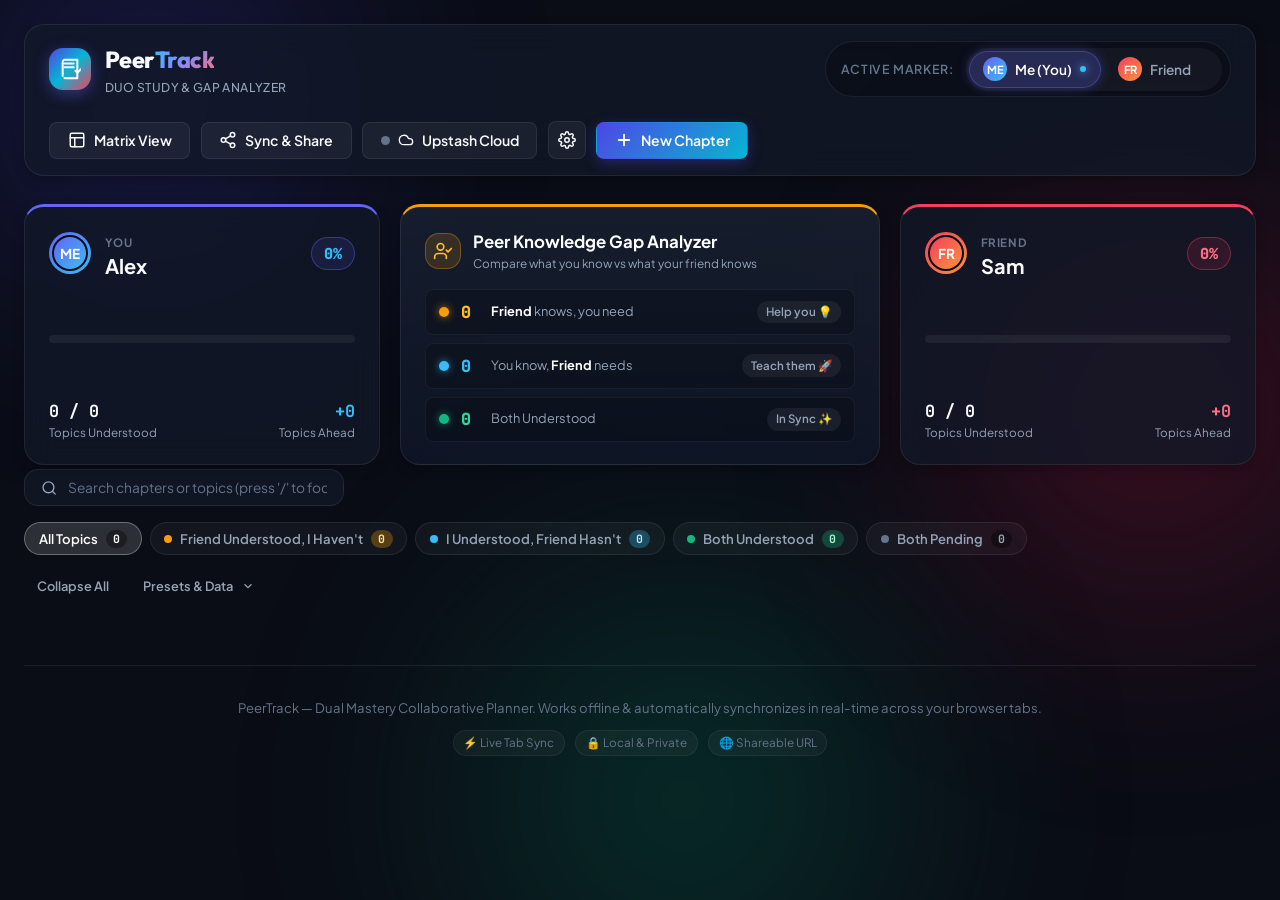
==== index.html @ fd25cb0e "initial commit" ====
<!DOCTYPE html>
<html lang="en">
<head>
  <meta charset="UTF-8">
  <meta name="viewport" content="width=device-width, initial-scale=1.0">
  <title>PeerTrack — Collaborative Study & Topic Master</title>
  <meta name="description" content="Collaborative study planner to track chapters and topics between you and your friend. See what your friend understood, what you mastered, and bridge learning gaps together.">
  <link rel="preconnect" href="https://fonts.googleapis.com">
  <link rel="preconnect" href="https://fonts.gstatic.com" crossorigin>
  <link href="https://fonts.googleapis.com/css2?family=Outfit:wght@400;500;600;700;800&family=Plus+Jakarta+Sans:wght@400;500;600;700&family=JetBrains+Mono:wght@400;500;600&display=swap" rel="stylesheet">
  <link rel="stylesheet" href="styles.css">
</head>
<body>
  <!-- Decorative Ambient Glows -->
  <div class="ambient-glow glow-1"></div>
  <div class="ambient-glow glow-2"></div>
  <div class="ambient-glow glow-3"></div>

  <!-- Main Container -->
  <div class="app-layout">
    
    <!-- Top Navigation Header -->
    <header class="app-header">
      <div class="header-left">
        <div class="brand-badge">
          <div class="brand-icon">
            <svg width="22" height="22" viewBox="0 0 24 24" fill="none" stroke="currentColor" stroke-width="2.2" stroke-linecap="round" stroke-linejoin="round">
              <path d="M4 19.5v-15A2.5 2.5 0 0 1 6.5 2H20v20H6.5a2.5 2.5 0 0 1-0.5-0.05"></path>
              <path d="M6 6h10"></path>
              <path d="M6 10h10"></path>
              <path d="M18 14l2 2 4-4"></path>
            </svg>
          </div>
          <div class="brand-text">
            <span class="brand-title">Peer<span class="gradient-text">Track</span></span>
            <span class="brand-subtitle">Duo Study & Gap Analyzer</span>
          </div>
        </div>
      </div>

      <!-- Center: Active Persona Switcher -->
      <div class="persona-switch-bar" id="personaSwitchBar" title="Switch who is currently marking topics">
        <span class="persona-label">Active Marker:</span>
        <div class="persona-pill-group">
          <button type="button" class="persona-btn active" id="btnPersonaUser" data-persona="user">
            <span class="persona-avatar user-avatar" id="avatarUser">ME</span>
            <span class="persona-name" id="labelUserName">Me (You)</span>
            <span class="active-dot"></span>
          </button>
          <button type="button" class="persona-btn" id="btnPersonaFriend" data-persona="friend">
            <span class="persona-avatar friend-avatar" id="avatarFriend">FR</span>
            <span class="persona-name" id="labelFriendName">Friend</span>
            <span class="active-dot"></span>
          </button>
        </div>
      </div>

      <!-- Header Action Controls -->
      <div class="header-right">
        <button type="button" class="btn btn-secondary btn-icon-text" id="btnComparisonMatrix">
          <svg width="18" height="18" viewBox="0 0 24 24" fill="none" stroke="currentColor" stroke-width="2" stroke-linecap="round" stroke-linejoin="round">
            <rect x="3" y="3" width="18" height="18" rx="2" ry="2"></rect>
            <line x1="3" y1="9" x2="21" y2="9"></line>
            <line x1="9" y1="21" x2="9" y2="9"></line>
          </svg>
          <span>Matrix View</span>
        </button>

        <button type="button" class="btn btn-secondary btn-icon-text" id="btnShareModal">
          <svg width="18" height="18" viewBox="0 0 24 24" fill="none" stroke="currentColor" stroke-width="2" stroke-linecap="round" stroke-linejoin="round">
            <circle cx="18" cy="5" r="3"></circle>
            <circle cx="6" cy="12" r="3"></circle>
            <circle cx="18" cy="19" r="3"></circle>
            <line x1="8.59" y1="13.51" x2="15.42" y2="17.49"></line>
            <line x1="15.41" y1="6.51" x2="8.59" y2="10.49"></line>
          </svg>
          <span>Sync & Share</span>
        </button>

        <button type="button" class="btn btn-secondary btn-icon-text cloud-status-btn" id="btnOpenUpstashModal" title="Configure Upstash Redis for real-time cloud sync across devices">
          <span class="cloud-status-indicator status-offline" id="cloudStatusDot"></span>
          <svg width="16" height="16" viewBox="0 0 24 24" fill="none" stroke="currentColor" stroke-width="2" stroke-linecap="round" stroke-linejoin="round">
            <path d="M17.5 19H9a7 7 0 1 1 6.71-9h1.79a4.5 4.5 0 1 1 0 9Z"></path>
          </svg>
          <span id="cloudStatusLabel">Upstash Cloud</span>
        </button>

        <button type="button" class="btn btn-secondary btn-icon" id="btnSettingsModal" title="Edit Names & Avatars">
          <svg width="18" height="18" viewBox="0 0 24 24" fill="none" stroke="currentColor" stroke-width="2" stroke-linecap="round" stroke-linejoin="round">
            <circle cx="12" cy="12" r="3"></circle>
            <path d="M19.4 15a1.65 1.65 0 0 0 .33 1.82l.06.06a2 2 0 0 1 0 2.83 2 2 0 0 1-2.83 0l-.06-.06a1.65 1.65 0 0 0-1.82-.33 1.65 1.65 0 0 0-1 1.51V21a2 2 0 0 1-2 2 2 2 0 0 1-2-2v-.09A1.65 1.65 0 0 0 9 19.4a1.65 1.65 0 0 0-1.82.33l-.06.06a2 2 0 0 1-2.83 0 2 2 0 0 1 0-2.83l.06-.06a1.65 1.65 0 0 0 .33-1.82 1.65 1.65 0 0 0-1.51-1H3a2 2 0 0 1-2-2 2 2 0 0 1 2-2h.09A1.65 1.65 0 0 0 4.6 9a1.65 1.65 0 0 0-.33-1.82l-.06-.06a2 2 0 0 1 0-2.83 2 2 0 0 1 2.83 0l.06.06a1.65 1.65 0 0 0 1.82.33H9a1.65 1.65 0 0 0 1-1.51V3a2 2 0 0 1 2-2 2 2 0 0 1 2 2v.09a1.65 1.65 0 0 0 1 1.51 1.65 1.65 0 0 0 1.82-.33l.06-.06a2 2 0 0 1 2.83 0 2 2 0 0 1 0 2.83l-.06.06a1.65 1.65 0 0 0-.33 1.82V9a1.65 1.65 0 0 0 1.51 1H21a2 2 0 0 1 2 2 2 2 0 0 1-2 2h-.09a1.65 1.65 0 0 0-1.51 1z"></path>
          </svg>
        </button>

        <button type="button" class="btn btn-primary btn-icon-text" id="btnOpenAddChapter">
          <svg width="18" height="18" viewBox="0 0 24 24" fill="none" stroke="currentColor" stroke-width="2.4" stroke-linecap="round" stroke-linejoin="round">
            <line x1="12" y1="5" x2="12" y2="19"></line>
            <line x1="5" y1="12" x2="19" y2="12"></line>
          </svg>
          <span>New Chapter</span>
        </button>
      </div>
    </header>

    <!-- Main Content Area -->
    <main class="main-wrapper">
      
      <!-- Comparative Stats & Learning Gap Dashboard -->
      <section class="dashboard-section" aria-label="Peer Study Comparison Overview">
        <div class="stats-grid">
          
          <!-- User Stats Card -->
          <div class="stat-card user-stat-card">
            <div class="stat-header">
              <div class="avatar-with-ring user-ring">
                <span class="stat-avatar user-avatar" id="dashAvatarUser">ME</span>
              </div>
              <div class="stat-title-wrap">
                <span class="stat-owner-tag">You</span>
                <h2 class="stat-owner-name" id="dashNameUser">Alex</h2>
              </div>
              <div class="stat-badge user-badge" id="dashPercentUserBadge">0%</div>
            </div>
            
            <div class="progress-bar-container">
              <div class="progress-bar-track">
                <div class="progress-bar-fill fill-user" id="dashProgressBarUser" style="width: 0%"></div>
              </div>
            </div>

            <div class="stat-footer">
              <div class="stat-metric">
                <span class="metric-num" id="dashCountUser">0 / 0</span>
                <span class="metric-label">Topics Understood</span>
              </div>
              <div class="stat-metric align-right">
                <span class="metric-num tag-user-lead" id="dashUserLead">+0</span>
                <span class="metric-label">Topics Ahead</span>
              </div>
            </div>
          </div>

          <!-- Peer Gap & Synergy Card (The core feature requested!) -->
          <div class="stat-card gap-stat-card">
            <div class="gap-card-header">
              <div class="gap-icon">
                <svg width="20" height="20" viewBox="0 0 24 24" fill="none" stroke="currentColor" stroke-width="2" stroke-linecap="round" stroke-linejoin="round">
                  <path d="M16 21v-2a4 4 0 0 0-4-4H6a4 4 0 0 0-4 4v2"></path>
                  <circle cx="9" cy="7" r="4"></circle>
                  <polyline points="16 11 18 13 22 9"></polyline>
                </svg>
              </div>
              <div>
                <h3 class="gap-title">Peer Knowledge Gap Analyzer</h3>
                <p class="gap-desc">Compare what you know vs what your friend knows</p>
              </div>
            </div>

            <div class="gap-breakdown-row">
              <!-- Friend knows, You don't -->
              <div class="gap-item gap-friend-ahead" id="cardFilterFriendAhead" role="button" tabindex="0" title="Click to filter topics your friend mastered but you haven't">
                <div class="gap-indicator-dot friend-dot"></div>
                <div class="gap-info">
                  <span class="gap-val" id="countFriendOnly">0</span>
                  <span class="gap-name"><strong id="dashFriendShortName">Friend</strong> knows, you need</span>
                </div>
                <span class="gap-action-hint">Help you 💡</span>
              </div>

              <!-- You know, Friend doesn't -->
              <div class="gap-item gap-user-ahead" id="cardFilterUserAhead" role="button" tabindex="0" title="Click to filter topics you mastered but your friend hasn't">
                <div class="gap-indicator-dot user-dot"></div>
                <div class="gap-info">
                  <span class="gap-val" id="countUserOnly">0</span>
                  <span class="gap-name">You know, <strong id="dashFriendShortName2">Friend</strong> needs</span>
                </div>
                <span class="gap-action-hint">Teach them 🚀</span>
              </div>

              <!-- Both Mastered -->
              <div class="gap-item gap-both-mastered" id="cardFilterBothMastered" role="button" tabindex="0" title="Click to filter topics both mastered">
                <div class="gap-indicator-dot both-dot"></div>
                <div class="gap-info">
                  <span class="gap-val" id="countBoth">0</span>
                  <span class="gap-name">Both Understood</span>
                </div>
                <span class="gap-action-hint">In Sync ✨</span>
              </div>
            </div>
          </div>

          <!-- Friend Stats Card -->
          <div class="stat-card friend-stat-card">
            <div class="stat-header">
              <div class="avatar-with-ring friend-ring">
                <span class="stat-avatar friend-avatar" id="dashAvatarFriend">FR</span>
              </div>
              <div class="stat-title-wrap">
                <span class="stat-owner-tag">Friend</span>
                <h2 class="stat-owner-name" id="dashNameFriend">Sam</h2>
              </div>
              <div class="stat-badge friend-badge" id="dashPercentFriendBadge">0%</div>
            </div>

            <div class="progress-bar-container">
              <div class="progress-bar-track">
                <div class="progress-bar-fill fill-friend" id="dashProgressBarFriend" style="width: 0%"></div>
              </div>
            </div>

            <div class="stat-footer">
              <div class="stat-metric">
                <span class="metric-num" id="dashCountFriend">0 / 0</span>
                <span class="metric-label">Topics Understood</span>
              </div>
              <div class="stat-metric align-right">
                <span class="metric-num tag-friend-lead" id="dashFriendLead">+0</span>
                <span class="metric-label">Topics Ahead</span>
              </div>
            </div>
          </div>

        </div>
      </section>

      <!-- Toolbar: Search, Filters, View Toggles -->
      <section class="toolbar-section">
        <div class="search-box">
          <svg width="18" height="18" viewBox="0 0 24 24" fill="none" stroke="currentColor" stroke-width="2" stroke-linecap="round" stroke-linejoin="round">
            <circle cx="11" cy="11" r="8"></circle>
            <line x1="21" y1="21" x2="16.65" y2="16.65"></line>
          </svg>
          <input type="text" id="topicSearchInput" placeholder="Search chapters or topics (press '/' to focus)..." autocomplete="off">
          <button type="button" class="btn-clear-search hidden" id="btnClearSearch" aria-label="Clear search">&times;</button>
        </div>

        <div class="filter-pills-bar" id="filterPillsContainer">
          <button type="button" class="filter-pill active" data-filter="all">
            <span>All Topics</span>
            <span class="pill-badge" id="pillCountAll">0</span>
          </button>
          <button type="button" class="filter-pill pill-friend-ahead" data-filter="friend-only" title="Topics your friend understood but you have not yet">
            <span class="dot-friend"></span>
            <span>Friend Understood, I Haven't</span>
            <span class="pill-badge badge-warning" id="pillCountFriendOnly">0</span>
          </button>
          <button type="button" class="filter-pill pill-user-ahead" data-filter="user-only" title="Topics you understood but your friend has not yet">
            <span class="dot-user"></span>
            <span>I Understood, Friend Hasn't</span>
            <span class="pill-badge badge-info" id="pillCountUserOnly">0</span>
          </button>
          <button type="button" class="filter-pill pill-both-done" data-filter="both-done" title="Topics both of you have mastered">
            <span class="dot-both"></span>
            <span>Both Understood</span>
            <span class="pill-badge badge-success" id="pillCountBoth">0</span>
          </button>
          <button type="button" class="filter-pill pill-neither-done" data-filter="neither-done" title="Topics neither of you have finished yet">
            <span class="dot-neither"></span>
            <span>Both Pending</span>
            <span class="pill-badge" id="pillCountNeither">0</span>
          </button>
        </div>

        <div class="toolbar-actions">
          <button type="button" class="btn btn-ghost btn-sm" id="btnToggleAllChapters" title="Expand or collapse all chapters">
            <span id="btnToggleAllText">Collapse All</span>
          </button>
          <div class="dropdown-wrap">
            <button type="button" class="btn btn-ghost btn-sm" id="btnQuickOptions">
              <span>Presets & Data</span>
              <svg width="14" height="14" viewBox="0 0 24 24" fill="none" stroke="currentColor" stroke-width="2">
                <polyline points="6 9 12 15 18 9"></polyline>
              </svg>
            </button>
            <div class="dropdown-menu hidden" id="quickOptionsMenu">
              <button type="button" class="dropdown-item" id="btnLoadDSA">Load DSA & Algorithms Syllabus</button>
              <button type="button" class="dropdown-item" id="btnLoadWebDev">Load Full-Stack Web Dev Syllabus</button>
              <button type="button" class="dropdown-item" id="btnLoadML">Load AI & Machine Learning Syllabus</button>
              <hr class="dropdown-divider">
              <button type="button" class="dropdown-item text-danger" id="btnClearAllData">Clear All Chapters</button>
            </div>
          </div>
        </div>
      </section>

      <!-- Active Filter Notice Banner (appears when filter is active) -->
      <div class="filter-notice-banner hidden" id="filterNoticeBanner">
        <div class="notice-content">
          <span class="notice-icon">🔍</span>
          <span class="notice-text" id="filterNoticeText">Showing filtered topics</span>
        </div>
        <button type="button" class="btn btn-link btn-sm" id="btnResetFilter">Show all topics</button>
      </div>

      <!-- Chapters & Topics List View -->
      <section class="chapters-container" id="chaptersContainer" aria-live="polite">
        <!-- Chapters dynamically rendered here -->
      </section>

      <!-- Empty State -->
      <div class="empty-state hidden" id="emptyStateContainer">
        <div class="empty-illustration">📚</div>
        <h3 class="empty-title">No chapters found</h3>
        <p class="empty-desc">Start building your collaborative syllabus by adding your first chapter and topics, or load a curated study preset!</p>
        <div class="empty-actions">
          <button type="button" class="btn btn-primary" id="btnEmptyAddChapter">+ Add Your First Chapter</button>
          <button type="button" class="btn btn-secondary" id="btnEmptyLoadSample">Load Sample Syllabus</button>
        </div>
      </div>

    </main>

    <!-- Footer -->
    <footer class="app-footer">
      <div class="footer-content">
        <p>PeerTrack — Dual Mastery Collaborative Planner. Works offline & automatically synchronizes in real-time across your browser tabs.</p>
        <div class="footer-badges">
          <span class="badge-tag">⚡ Live Tab Sync</span>
          <span class="badge-tag">🔒 Local & Private</span>
          <span class="badge-tag">🌐 Shareable URL</span>
        </div>
      </div>
    </footer>
  </div>

  <!-- ==================== MODALS ==================== -->

  <!-- Modal 1: Add / Edit Chapter -->
  <div class="modal-overlay hidden" id="modalChapter" role="dialog" aria-modal="true" aria-labelledby="modalChapterTitle">
    <div class="modal-card">
      <div class="modal-header">
        <h3 class="modal-title" id="modalChapterTitle">Add New Chapter</h3>
        <button type="button" class="btn-close-modal" id="btnCloseModalChapter" aria-label="Close dialog">&times;</button>
      </div>
      <form id="formChapter" class="modal-form">
        <input type="hidden" id="inputChapterId">
        
        <div class="form-group">
          <label for="inputChapterTitle">Chapter Name <span class="required">*</span></label>
          <input type="text" id="inputChapterTitle" placeholder="e.g. Dynamic Programming, Operating Systems, React 19" required maxlength="100">
        </div>

        <div class="form-group">
          <label for="inputChapterDescription">Description / Study Goal (Optional)</label>
          <textarea id="inputChapterDescription" rows="2" placeholder="e.g. Master memoization, tabulation and 2D grid problems"></textarea>
        </div>

        <div class="form-row">
          <div class="form-group flex-1">
            <label for="inputChapterCategory">Subject / Track</label>
            <input type="text" id="inputChapterCategory" placeholder="e.g. Algorithms, Frontend, Backend">
          </div>
          <div class="form-group flex-1">
            <label>Color Theme</label>
            <div class="color-picker-row" id="chapterColorPicker">
              <label class="color-radio"><input type="radio" name="chapterColor" value="indigo" checked><span class="color-swatch swatch-indigo"></span></label>
              <label class="color-radio"><input type="radio" name="chapterColor" value="emerald"><span class="color-swatch swatch-emerald"></span></label>
              <label class="color-radio"><input type="radio" name="chapterColor" value="amber"><span class="color-swatch swatch-amber"></span></label>
              <label class="color-radio"><input type="radio" name="chapterColor" value="rose"><span class="color-swatch swatch-rose"></span></label>
              <label class="color-radio"><input type="radio" name="chapterColor" value="cyan"><span class="color-swatch swatch-cyan"></span></label>
              <label class="color-radio"><input type="radio" name="chapterColor" value="purple"><span class="color-swatch swatch-purple"></span></label>
            </div>
          </div>
        </div>

        <div class="modal-footer">
          <button type="button" class="btn btn-secondary" id="btnCancelChapter">Cancel</button>
          <button type="submit" class="btn btn-primary" id="btnSubmitChapter">Save Chapter</button>
        </div>
      </form>
    </div>
  </div>

  <!-- Modal 2: Add / Edit Topic (Sub-Chapter) -->
  <div class="modal-overlay hidden" id="modalTopic" role="dialog" aria-modal="true" aria-labelledby="modalTopicTitle">
    <div class="modal-card">
      <div class="modal-header">
        <h3 class="modal-title" id="modalTopicTitle">Add Topic / Sub-Chapter</h3>
        <button type="button" class="btn-close-modal" id="btnCloseModalTopic" aria-label="Close dialog">&times;</button>
      </div>
      <form id="formTopic" class="modal-form">
        <input type="hidden" id="inputTopicId">
        <input type="hidden" id="inputTopicChapterId">
        
        <div class="form-group">
          <label>Target Chapter</label>
          <div class="target-chapter-banner" id="modalTopicChapterName">Chapter Title</div>
        </div>

        <div class="form-group">
          <label for="inputTopicTitle">Topic Name <span class="required">*</span></label>
          <input type="text" id="inputTopicTitle" placeholder="e.g. Longest Common Subsequence, Binary Search on Answer" required maxlength="120">
        </div>

        <div class="form-group">
          <label for="inputTopicNotes">Key Concepts / Explanation Notes (Optional)</label>
          <textarea id="inputTopicNotes" rows="2" placeholder="e.g. Formula: dp[i][j] = dp[i-1][j-1] + 1 if match else max(dp[i-1][j], dp[i][j-1])"></textarea>
        </div>

        <div class="form-row">
          <div class="form-group flex-1">
            <label for="selectTopicDifficulty">Difficulty Level</label>
            <select id="selectTopicDifficulty">
              <option value="Easy">Easy (Fundamental)</option>
              <option value="Medium" selected>Medium (Standard)</option>
              <option value="Hard">Hard (Advanced)</option>
            </select>
          </div>
          <div class="form-group flex-1">
            <label for="inputTopicEstTime">Est. Hours</label>
            <input type="number" id="inputTopicEstTime" min="0.5" max="100" step="0.5" value="2">
          </div>
        </div>

        <div class="initial-status-box">
          <span class="sub-label">Initial Statuses:</span>
          <div class="status-toggles-row">
            <label class="custom-checkbox">
              <input type="checkbox" id="checkInitialUserLearned">
              <span class="checkmark user-check"></span>
              <span class="check-label"><span id="labelInitialUser">You</span> understood this</span>
            </label>
            <label class="custom-checkbox">
              <input type="checkbox" id="checkInitialFriendLearned">
              <span class="checkmark friend-check"></span>
              <span class="check-label"><span id="labelInitialFriend">Friend</span> understood this</span>
            </label>
          </div>
        </div>

        <div class="modal-footer">
          <button type="button" class="btn btn-secondary" id="btnCancelTopic">Cancel</button>
          <button type="submit" class="btn btn-primary" id="btnSubmitTopic">Save Topic</button>
        </div>
      </form>
    </div>
  </div>

  <!-- Modal 3: Settings & Personas (Rename Me & Friend) -->
  <div class="modal-overlay hidden" id="modalSettings" role="dialog" aria-modal="true" aria-labelledby="modalSettingsTitle">
    <div class="modal-card">
      <div class="modal-header">
        <h3 class="modal-title" id="modalSettingsTitle">Study Buddy Profiles</h3>
        <button type="button" class="btn-close-modal" id="btnCloseModalSettings" aria-label="Close dialog">&times;</button>
      </div>
      <form id="formSettings" class="modal-form">
        <p class="modal-subtitle">Customize your names and avatars to make tracking intuitive for both of you.</p>
        
        <div class="profile-edit-card user-edit-box">
          <div class="profile-header-sm">
            <span class="persona-avatar user-avatar" id="settingsPreviewAvatarUser">ME</span>
            <h4>Your Profile ("Me")</h4>
          </div>
          <div class="form-row">
            <div class="form-group flex-2">
              <label for="inputUserName">Your Name</label>
              <input type="text" id="inputUserName" value="Alex" maxlength="25" required>
            </div>
            <div class="form-group flex-1">
              <label for="inputUserInitials">Initials / Emoji</label>
              <input type="text" id="inputUserInitials" value="ME" maxlength="4">
            </div>
          </div>
        </div>

        <div class="profile-edit-card friend-edit-box">
          <div class="profile-header-sm">
            <span class="persona-avatar friend-avatar" id="settingsPreviewAvatarFriend">FR</span>
            <h4>Friend's Profile</h4>
          </div>
          <div class="form-row">
            <div class="form-group flex-2">
              <label for="inputFriendName">Friend's Name</label>
              <input type="text" id="inputFriendName" value="Sam" maxlength="25" required>
            </div>
            <div class="form-group flex-1">
              <label for="inputFriendInitials">Initials / Emoji</label>
              <input type="text" id="inputFriendInitials" value="FR" maxlength="4">
            </div>
          </div>
        </div>

        <div class="modal-footer">
          <button type="button" class="btn btn-secondary" id="btnCancelSettings">Cancel</button>
          <button type="submit" class="btn btn-primary">Save Profiles</button>
        </div>
      </form>
    </div>
  </div>

  <!-- Modal 4: Share, Export & Sync Link -->
  <div class="modal-overlay hidden" id="modalShare" role="dialog" aria-modal="true" aria-labelledby="modalShareTitle">
    <div class="modal-card modal-large">
      <div class="modal-header">
        <h3 class="modal-title" id="modalShareTitle">Sync & Share With Your Friend</h3>
        <button type="button" class="btn-close-modal" id="btnCloseModalShare" aria-label="Close dialog">&times;</button>
      </div>
      <div class="share-modal-body">
        
        <div class="share-tab-card">
          <div class="share-card-icon">🔗</div>
          <div class="share-card-content">
            <h4>One-Click Shareable Link</h4>
            <p>Generate a unique URL containing your syllabus and progress. Send it to your friend on WhatsApp, Telegram, or Discord. When they open it, it opens with their profile activated!</p>
            <div class="copy-input-row">
              <input type="text" id="shareUrlInput" readonly value="Generating link...">
              <button type="button" class="btn btn-primary" id="btnCopyShareUrl">
                <span id="btnCopyText">Copy Link</span>
              </button>
            </div>
          </div>
        </div>

        <div class="share-tab-card">
          <div class="share-card-icon">⚡</div>
          <div class="share-card-content">
            <h4>Instant Real-Time Browser Tab Sync</h4>
            <p>If you and your friend open this page in multiple tabs or on the same computer, changes you make will instantly reflect without refreshing!</p>
          </div>
        </div>

        <div class="share-tab-card">
          <div class="share-card-icon">💾</div>
          <div class="share-card-content">
            <h4>Backup & Restore (JSON)</h4>
            <p>Download your complete study tracker file or import a saved backup from your friend.</p>
            <div class="btn-group-row">
              <button type="button" class="btn btn-secondary" id="btnExportJSON">Download JSON Backup</button>
              <label class="btn btn-secondary btn-file-upload">
                <span>Upload JSON File</span>
                <input type="file" id="fileImportJSON" accept=".json" class="hidden">
              </label>
            </div>
          </div>
        </div>

      </div>
      <div class="modal-footer">
        <button type="button" class="btn btn-secondary" id="btnCloseShare">Close</button>
      </div>
    </div>
  </div>

  <!-- Modal 5: Side-by-Side Comparison Matrix -->
  <div class="modal-overlay hidden" id="modalMatrix" role="dialog" aria-modal="true" aria-labelledby="modalMatrixTitle">
    <div class="modal-card modal-matrix-card">
      <div class="modal-header">
        <div class="matrix-title-wrap">
          <h3 class="modal-title" id="modalMatrixTitle">Topic Comparison Matrix</h3>
          <span class="matrix-subtitle">Side-by-side verification of all chapters & topics</span>
        </div>
        <button type="button" class="btn-close-modal" id="btnCloseModalMatrix" aria-label="Close dialog">&times;</button>
      </div>
      
      <div class="matrix-table-wrapper">
        <table class="matrix-table" id="matrixTable">
          <thead>
            <tr>
              <th>Chapter & Topic</th>
              <th class="col-center" id="thMatrixUser">Alex (You)</th>
              <th class="col-center" id="thMatrixFriend">Sam (Friend)</th>
              <th>Status & Mentoring Action</th>
            </tr>
          </thead>
          <tbody id="matrixTableBody">
            <!-- Rendered dynamically -->
          </tbody>
        </table>
      </div>

      <div class="modal-footer">
        <button type="button" class="btn btn-secondary" id="btnCloseMatrix">Close Matrix</button>
      </div>
    </div>
  </div>

  <!-- Modal 6: Upstash Redis Cloud Sync -->
  <div class="modal-overlay hidden" id="modalUpstash" role="dialog" aria-modal="true" aria-labelledby="modalUpstashTitle">
    <div class="modal-card modal-large">
      <div class="modal-header">
        <div class="upstash-modal-title-wrap">
          <div class="upstash-brand-row">
            <span class="upstash-logo-badge">⚡ Upstash Redis</span>
            <span class="badge-tag live-cloud-tag">Cloud Sync</span>
          </div>
          <h3 class="modal-title" id="modalUpstashTitle">Live Remote Sync Setup</h3>
        </div>
        <button type="button" class="btn-close-modal" id="btnCloseModalUpstash" aria-label="Close dialog">&times;</button>
      </div>

      <div class="upstash-modal-body">
        
        <!-- Live Connection Status Banner -->
        <div class="cloud-status-banner status-banner-disconnected" id="upstashStatusBanner">
          <div class="banner-status-left">
            <span class="status-pulse-dot" id="bannerStatusDot"></span>
            <div>
              <span class="banner-status-title" id="bannerStatusTitle">Cloud Sync Disconnected</span>
              <span class="banner-status-sub" id="bannerStatusSub">Currently storing progress locally in your browser.</span>
            </div>
          </div>
          <span class="banner-last-sync" id="bannerLastSyncText">—</span>
        </div>

        <form id="formUpstash" class="modal-form-inline">
          <div class="form-group">
            <label for="inputUpstashUrl">
              <span>Upstash REST URL</span> <span class="required">*</span>
            </label>
            <input type="url" id="inputUpstashUrl" placeholder="https://flowing-zebra-12345.upstash.io" autocomplete="off" spellcheck="false" required>
          </div>

          <div class="form-group">
            <label for="inputUpstashToken">
              <span>Upstash REST Token</span> <span class="required">*</span>
            </label>
            <div class="password-input-wrap">
              <input type="password" id="inputUpstashToken" placeholder="AXXXXXXXXXXXXX..." autocomplete="off" spellcheck="false" required>
              <button type="button" class="btn-toggle-token" id="btnToggleTokenVisibility">Show</button>
            </div>
          </div>

          <div class="form-row">
            <div class="form-group flex-2">
              <label for="inputUpstashRoom">
                <span>Shared Room / Pair Key</span>
                <span class="label-hint">(Both you and your friend must use the same key)</span>
              </label>
              <input type="text" id="inputUpstashRoom" value="study-duo-room-1" placeholder="e.g. duo-dsa-track" maxlength="40">
            </div>
            <div class="form-group flex-1">
              <label for="selectSyncInterval">Auto-Poll Rate</label>
              <select id="selectSyncInterval">
                <option value="5000">Every 5 seconds</option>
                <option value="10000" selected>Every 10 seconds</option>
                <option value="30000">Every 30 seconds</option>
                <option value="manual">Manual only</option>
              </select>
            </div>
          </div>

          <div class="sync-toggles-box">
            <label class="custom-checkbox">
              <input type="checkbox" id="checkUpstashAutoSync" checked>
              <span class="checkmark user-check"></span>
              <span class="check-label"><strong>Real-time push:</strong> Automatically save to Upstash whenever I mark or edit a topic</span>
            </label>
          </div>

          <div class="upstash-actions-grid">
            <button type="submit" class="btn btn-primary" id="btnConnectUpstash">
              <span>⚡ Connect & Sync</span>
            </button>
            <button type="button" class="btn btn-secondary" id="btnPushToUpstash" title="Force overwrite cloud with your local state">
              <span>⬆️ Push Local to Cloud</span>
            </button>
            <button type="button" class="btn btn-secondary" id="btnPullFromUpstash" title="Fetch latest from cloud">
              <span>⬇️ Pull from Cloud</span>
            </button>
            <button type="button" class="btn btn-secondary" id="btnCopyFriendCloudInvite" title="Copy an invite link with this room & credentials for your friend">
              <span>🔗 Copy Friend Invite Link</span>
            </button>
            <button type="button" class="btn btn-ghost text-danger" id="btnDisconnectUpstash">
              <span>Disconnect</span>
            </button>
          </div>
        </form>

        <!-- Upstash 30-Second Quick Start Guide -->
        <details class="upstash-guide-accordion">
          <summary class="guide-summary">
            <span>ℹ️ How to get your free Upstash Redis credentials (Takes 30 seconds)</span>
            <svg width="16" height="16" viewBox="0 0 24 24" fill="none" stroke="currentColor" stroke-width="2"><polyline points="6 9 12 15 18 9"></polyline></svg>
          </summary>
          <div class="guide-content">
            <ol>
              <li>Create a free account at <a href="https://console.upstash.com" target="_blank" rel="noopener noreferrer">console.upstash.com</a> (no credit card required).</li>
              <li>Click <strong>"Create Database"</strong>, choose Redis, pick the region closest to you, and click <strong>Create</strong>.</li>
              <li>Scroll down to the <strong>"REST API"</strong> section on your database dashboard.</li>
              <li>Click on the <strong>JavaScript / Fetch</strong> tab.</li>
              <li>Copy the <code>UPSTASH_REDIS_REST_URL</code> and <code>UPSTASH_REDIS_REST_TOKEN</code> and paste them above!</li>
              <li>Share the invite link with your friend so they connect in one click without needing to configure anything.</li>
            </ol>
          </div>
        </details>

      </div>
      <div class="modal-footer">
        <button type="button" class="btn btn-secondary" id="btnCloseUpstash">Close</button>
      </div>
    </div>
  </div>

  <!-- Toast Notification Container -->
  <div class="toast-container" id="toastContainer" aria-live="polite"></div>

  <!-- Celebration Confetti Canvas -->
  <canvas id="confettiCanvas" class="confetti-canvas"></canvas>

  <script src="app.js"></script>
</body>
</html>
---- styles.css ----
/* ===================================================================
   PeerTrack — Modern Collaborative Study Planner
   Theme: Midnight Glassmorphism with Electric Accents
   =================================================================== */

:root {
  /* Color Palette - Midnight Slate & Neon Accents */
  --bg-main: #0a0d16;
  --bg-subtle: #0f1422;
  --card-bg: rgba(18, 24, 40, 0.75);
  --card-bg-hover: rgba(24, 32, 54, 0.85);
  --card-border: rgba(255, 255, 255, 0.08);
  --card-border-glow: rgba(99, 102, 241, 0.3);

  /* User (Me) Palette - Electric Indigo / Cyan */
  --user-primary: #6366f1;
  --user-gradient: linear-gradient(135deg, #6366f1 0%, #38bdf8 100%);
  --user-glow: rgba(99, 102, 241, 0.35);
  --user-subtle: rgba(99, 102, 241, 0.12);
  --user-border: rgba(99, 102, 241, 0.4);

  /* Friend Palette - Sunset Rose / Warm Coral */
  --friend-primary: #f43f5e;
  --friend-gradient: linear-gradient(135deg, #f43f5e 0%, #fb923c 100%);
  --friend-glow: rgba(244, 63, 94, 0.35);
  --friend-subtle: rgba(244, 63, 94, 0.12);
  --friend-border: rgba(244, 63, 94, 0.4);

  /* Synergy & Gaps */
  --both-primary: #10b981;
  --both-gradient: linear-gradient(135deg, #10b981 0%, #059669 100%);
  --both-subtle: rgba(16, 185, 129, 0.15);
  --gap-amber: #f59e0b;
  --gap-amber-subtle: rgba(245, 158, 11, 0.14);

  /* Typography Colors */
  --text-main: #f8fafc;
  --text-muted: #94a3b8;
  --text-dim: #64748b;

  /* UI Tokens */
  --radius-sm: 8px;
  --radius-md: 14px;
  --radius-lg: 20px;
  --radius-full: 9999px;
  --shadow-sm: 0 4px 12px rgba(0, 0, 0, 0.25);
  --shadow-md: 0 10px 30px rgba(0, 0, 0, 0.4);
  --shadow-glow: 0 0 25px rgba(99, 102, 241, 0.2);
  --transition-fast: 0.18s cubic-bezier(0.4, 0, 0.2, 1);
  --transition-normal: 0.25s cubic-bezier(0.4, 0, 0.2, 1);
}

/* Base Reset & Box Sizing */
*, *::before, *::after {
  box-sizing: border-box;
  margin: 0;
  padding: 0;
}

body {
  font-family: 'Plus Jakarta Sans', -apple-system, BlinkMacSystemFont, 'Segoe UI', Roboto, sans-serif;
  background-color: var(--bg-main);
  color: var(--text-main);
  min-height: 100vh;
  line-height: 1.55;
  overflow-x: hidden;
  position: relative;
  -webkit-font-smoothing: antialiased;
}

/* Ambient Background Lights */
.ambient-glow {
  position: fixed;
  border-radius: 50%;
  filter: blur(120px);
  pointer-events: none;
  z-index: 0;
  opacity: 0.45;
}

.glow-1 {
  width: 500px;
  height: 500px;
  top: -150px;
  left: -100px;
  background: radial-gradient(circle, #4338ca 0%, rgba(99, 102, 241, 0) 70%);
}

.glow-2 {
  width: 550px;
  height: 550px;
  top: 15%;
  right: -150px;
  background: radial-gradient(circle, #be123c 0%, rgba(244, 63, 94, 0) 70%);
}

.glow-3 {
  width: 600px;
  height: 600px;
  bottom: -200px;
  left: 30%;
  background: radial-gradient(circle, #047857 0%, rgba(16, 185, 129, 0) 70%);
}

/* App Container */
.app-layout {
  position: relative;
  z-index: 1;
  max-width: 1360px;
  margin: 0 auto;
  padding: 1.5rem 1.5rem 4rem;
  display: flex;
  flex-direction: column;
  gap: 1.75rem;
}

/* ===================================================================
   Header & Persona Switcher
   =================================================================== */

.app-header {
  display: flex;
  align-items: center;
  justify-content: space-between;
  gap: 1.5rem;
  padding: 1rem 1.5rem;
  background: var(--card-bg);
  backdrop-filter: blur(16px);
  -webkit-backdrop-filter: blur(16px);
  border: 1px solid var(--card-border);
  border-radius: var(--radius-lg);
  box-shadow: var(--shadow-sm);
  flex-wrap: wrap;
}

.header-left {
  display: flex;
  align-items: center;
}

.brand-badge {
  display: flex;
  align-items: center;
  gap: 0.85rem;
}

.brand-icon {
  width: 42px;
  height: 42px;
  border-radius: var(--radius-md);
  background: linear-gradient(135deg, #4f46e5 0%, #06b6d4 50%, #f43f5e 100%);
  display: flex;
  align-items: center;
  justify-content: center;
  color: #fff;
  box-shadow: 0 4px 15px rgba(99, 102, 241, 0.4);
}

.brand-text {
  display: flex;
  flex-direction: column;
}

.brand-title {
  font-family: 'Outfit', sans-serif;
  font-size: 1.45rem;
  font-weight: 800;
  letter-spacing: -0.02em;
}

.gradient-text {
  background: linear-gradient(135deg, #38bdf8, #818cf8, #fb7185);
  -webkit-background-clip: text;
  -webkit-text-fill-color: transparent;
}

.brand-subtitle {
  font-size: 0.76rem;
  color: var(--text-muted);
  font-weight: 500;
  letter-spacing: 0.03em;
  text-transform: uppercase;
}

/* Persona Switch Bar */
.persona-switch-bar {
  display: flex;
  align-items: center;
  gap: 0.75rem;
  background: rgba(10, 13, 22, 0.7);
  padding: 0.35rem 0.5rem 0.35rem 0.9rem;
  border-radius: var(--radius-full);
  border: 1px solid var(--card-border);
}

.persona-label {
  font-size: 0.78rem;
  text-transform: uppercase;
  letter-spacing: 0.05em;
  color: var(--text-dim);
  font-weight: 600;
}

.persona-pill-group {
  display: flex;
  background: rgba(255, 255, 255, 0.04);
  padding: 3px;
  border-radius: var(--radius-full);
  gap: 4px;
}

.persona-btn {
  display: flex;
  align-items: center;
  gap: 0.5rem;
  padding: 0.35rem 0.85rem;
  background: transparent;
  border: none;
  border-radius: var(--radius-full);
  color: var(--text-muted);
  cursor: pointer;
  font-family: inherit;
  font-size: 0.85rem;
  font-weight: 600;
  transition: all var(--transition-fast);
}

.persona-btn:hover {
  color: var(--text-main);
  background: rgba(255, 255, 255, 0.06);
}

.persona-avatar {
  width: 24px;
  height: 24px;
  border-radius: 50%;
  font-size: 0.7rem;
  font-weight: 700;
  display: flex;
  align-items: center;
  justify-content: center;
  color: #fff;
  letter-spacing: -0.02em;
}

.user-avatar {
  background: var(--user-gradient);
}

.friend-avatar {
  background: var(--friend-gradient);
}

.active-dot {
  width: 6px;
  height: 6px;
  border-radius: 50%;
  background: transparent;
  transition: all var(--transition-fast);
}

.persona-btn.active[data-persona="user"] {
  background: rgba(99, 102, 241, 0.25);
  color: #fff;
  border: 1px solid var(--user-border);
  box-shadow: 0 0 12px var(--user-glow);
}

.persona-btn.active[data-persona="user"] .active-dot {
  background: #38bdf8;
  box-shadow: 0 0 8px #38bdf8;
}

.persona-btn.active[data-persona="friend"] {
  background: rgba(244, 63, 94, 0.25);
  color: #fff;
  border: 1px solid var(--friend-border);
  box-shadow: 0 0 12px var(--friend-glow);
}

.persona-btn.active[data-persona="friend"] .active-dot {
  background: #f43f5e;
  box-shadow: 0 0 8px #f43f5e;
}

/* Header Right Buttons */
.header-right {
  display: flex;
  align-items: center;
  gap: 0.65rem;
}

/* Buttons */
.btn {
  display: inline-flex;
  align-items: center;
  justify-content: center;
  gap: 0.5rem;
  padding: 0.55rem 1.1rem;
  font-family: inherit;
  font-size: 0.88rem;
  font-weight: 600;
  border-radius: var(--radius-sm);
  border: 1px solid transparent;
  cursor: pointer;
  transition: all var(--transition-fast);
  white-space: nowrap;
}

.btn-primary {
  background: linear-gradient(135deg, #4f46e5 0%, #06b6d4 100%);
  color: #fff;
  box-shadow: 0 4px 14px rgba(79, 70, 229, 0.35);
}

.btn-primary:hover {
  transform: translateY(-1px);
  box-shadow: 0 6px 20px rgba(79, 70, 229, 0.5);
  filter: brightness(1.1);
}

.btn-secondary {
  background: rgba(255, 255, 255, 0.05);
  border-color: var(--card-border);
  color: var(--text-main);
}

.btn-secondary:hover {
  background: rgba(255, 255, 255, 0.1);
  border-color: rgba(255, 255, 255, 0.2);
  transform: translateY(-1px);
}

.btn-ghost {
  background: transparent;
  color: var(--text-muted);
}

.btn-ghost:hover {
  color: var(--text-main);
  background: rgba(255, 255, 255, 0.06);
}

.btn-sm {
  padding: 0.35rem 0.75rem;
  font-size: 0.8rem;
}

.btn-icon {
  width: 38px;
  height: 38px;
  padding: 0;
  border-radius: var(--radius-sm);
}

.btn-link {
  background: none;
  border: none;
  color: #38bdf8;
  cursor: pointer;
  text-decoration: underline;
  padding: 0;
  font-weight: 600;
}

/* ===================================================================
   Comparative Dashboard Grid
   =================================================================== */

.dashboard-section {
  width: 100%;
}

.stats-grid {
  display: grid;
  grid-template-columns: 1fr 1.35fr 1fr;
  gap: 1.25rem;
}

.stat-card {
  background: var(--card-bg);
  backdrop-filter: blur(16px);
  -webkit-backdrop-filter: blur(16px);
  border: 1px solid var(--card-border);
  border-radius: var(--radius-lg);
  padding: 1.35rem 1.5rem;
  box-shadow: var(--shadow-sm);
  display: flex;
  flex-direction: column;
  justify-content: space-between;
  transition: all var(--transition-normal);
  position: relative;
  overflow: hidden;
}

.stat-card:hover {
  border-color: rgba(255, 255, 255, 0.16);
  transform: translateY(-2px);
  box-shadow: var(--shadow-md);
}

/* User Card Specific */
.user-stat-card {
  border-top: 3px solid var(--user-primary);
}

.avatar-with-ring {
  padding: 3px;
  border-radius: 50%;
  display: inline-flex;
}

.user-ring {
  background: var(--user-gradient);
}

.friend-ring {
  background: var(--friend-gradient);
}

.stat-avatar {
  width: 36px;
  height: 36px;
  border-radius: 50%;
  display: flex;
  align-items: center;
  justify-content: center;
  font-size: 0.85rem;
  font-weight: 700;
  color: #fff;
  border: 2px solid var(--bg-main);
}

.stat-header {
  display: flex;
  align-items: center;
  gap: 0.85rem;
  margin-bottom: 1.1rem;
}

.stat-title-wrap {
  flex: 1;
}

.stat-owner-tag {
  font-size: 0.72rem;
  text-transform: uppercase;
  letter-spacing: 0.05em;
  color: var(--text-dim);
  font-weight: 700;
}

.stat-owner-name {
  font-size: 1.25rem;
  font-weight: 700;
  color: var(--text-main);
  line-height: 1.2;
}

.stat-badge {
  padding: 0.25rem 0.75rem;
  border-radius: var(--radius-full);
  font-size: 0.95rem;
  font-weight: 800;
  font-family: 'JetBrains Mono', monospace;
}

.user-badge {
  background: var(--user-subtle);
  color: #38bdf8;
  border: 1px solid var(--user-border);
}

.friend-badge {
  background: var(--friend-subtle);
  color: #fb7185;
  border: 1px solid var(--friend-border);
}

/* Progress bar inside card */
.progress-bar-container {
  margin-bottom: 1rem;
}

.progress-bar-track {
  width: 100%;
  height: 8px;
  background: rgba(255, 255, 255, 0.06);
  border-radius: var(--radius-full);
  overflow: hidden;
}

.progress-bar-fill {
  height: 100%;
  border-radius: var(--radius-full);
  transition: width 0.6s cubic-bezier(0.16, 1, 0.3, 1);
}

.fill-user {
  background: var(--user-gradient);
  box-shadow: 0 0 12px var(--user-glow);
}

.fill-friend {
  background: var(--friend-gradient);
  box-shadow: 0 0 12px var(--friend-glow);
}

.stat-footer {
  display: flex;
  align-items: center;
  justify-content: space-between;
}

.stat-metric {
  display: flex;
  flex-direction: column;
}

.stat-metric.align-right {
  text-align: right;
}

.metric-num {
  font-size: 1.05rem;
  font-weight: 700;
  font-family: 'JetBrains Mono', monospace;
  color: var(--text-main);
}

.metric-label {
  font-size: 0.73rem;
  color: var(--text-muted);
}

.tag-user-lead {
  color: #38bdf8;
}

.tag-friend-lead {
  color: #fb7185;
}

/* Center Gap Analyzer Card */
.gap-stat-card {
  border-top: 3px solid #f59e0b;
  background: linear-gradient(180deg, rgba(30, 41, 59, 0.6) 0%, rgba(15, 23, 42, 0.75) 100%);
}

.gap-card-header {
  display: flex;
  align-items: center;
  gap: 0.75rem;
  margin-bottom: 1rem;
}

.gap-icon {
  width: 36px;
  height: 36px;
  border-radius: var(--radius-md);
  background: rgba(245, 158, 11, 0.15);
  border: 1px solid rgba(245, 158, 11, 0.35);
  color: #fbbf24;
  display: flex;
  align-items: center;
  justify-content: center;
}

.gap-title {
  font-size: 1.05rem;
  font-weight: 700;
  color: #fff;
}

.gap-desc {
  font-size: 0.74rem;
  color: var(--text-muted);
}

.gap-breakdown-row {
  display: flex;
  flex-direction: column;
  gap: 0.5rem;
}

.gap-item {
  display: flex;
  align-items: center;
  gap: 0.75rem;
  padding: 0.55rem 0.85rem;
  border-radius: var(--radius-sm);
  background: rgba(0, 0, 0, 0.2);
  border: 1px solid rgba(255, 255, 255, 0.05);
  cursor: pointer;
  transition: all var(--transition-fast);
}

.gap-item:hover {
  background: rgba(255, 255, 255, 0.05);
  transform: translateX(3px);
}

.gap-indicator-dot {
  width: 10px;
  height: 10px;
  border-radius: 50%;
  flex-shrink: 0;
}

.friend-dot {
  background: #f59e0b;
  box-shadow: 0 0 8px rgba(245, 158, 11, 0.7);
}

.user-dot {
  background: #38bdf8;
  box-shadow: 0 0 8px rgba(56, 189, 248, 0.7);
}

.both-dot {
  background: #10b981;
  box-shadow: 0 0 8px rgba(16, 185, 129, 0.7);
}

.gap-info {
  flex: 1;
  display: flex;
  align-items: center;
  gap: 0.6rem;
}

.gap-val {
  font-size: 1.05rem;
  font-weight: 800;
  font-family: 'JetBrains Mono', monospace;
  min-width: 20px;
}

.gap-friend-ahead .gap-val {
  color: #fbbf24;
}

.gap-user-ahead .gap-val {
  color: #38bdf8;
}

.gap-both-mastered .gap-val {
  color: #34d399;
}

.gap-name {
  font-size: 0.8rem;
  color: var(--text-muted);
}

.gap-name strong {
  color: #fff;
}

.gap-action-hint {
  font-size: 0.72rem;
  font-weight: 600;
  padding: 0.15rem 0.55rem;
  border-radius: var(--radius-full);
  background: rgba(255, 255, 255, 0.06);
  color: var(--text-muted);
}

/* Friend Card Specific */
.friend-stat-card {
  border-top: 3px solid var(--friend-primary);
}

/* ===================================================================
   Toolbar & Filter Pills
   =================================================================== */

.toolbar-section {
  display: flex;
  align-items: center;
  justify-content: space-between;
  gap: 1rem;
  flex-wrap: wrap;
  padding: 0.25rem 0;
}

.search-box {
  display: flex;
  align-items: center;
  gap: 0.65rem;
  background: var(--card-bg);
  border: 1px solid var(--card-border);
  border-radius: var(--radius-md);
  padding: 0.55rem 1rem;
  width: 320px;
  color: var(--text-muted);
  transition: all var(--transition-fast);
}

.search-box:focus-within {
  border-color: rgba(99, 102, 241, 0.6);
  box-shadow: 0 0 0 3px rgba(99, 102, 241, 0.15);
  color: var(--text-main);
}

.search-box input {
  background: transparent;
  border: none;
  outline: none;
  color: var(--text-main);
  font-family: inherit;
  font-size: 0.86rem;
  width: 100%;
}

.search-box input::placeholder {
  color: var(--text-dim);
}

.btn-clear-search {
  background: none;
  border: none;
  color: var(--text-dim);
  font-size: 1.2rem;
  cursor: pointer;
  line-height: 1;
}

.btn-clear-search:hover {
  color: var(--text-main);
}

/* Filter Pills */
.filter-pills-bar {
  display: flex;
  align-items: center;
  gap: 0.5rem;
  flex-wrap: wrap;
}

.filter-pill {
  display: inline-flex;
  align-items: center;
  gap: 0.5rem;
  padding: 0.4rem 0.85rem;
  border-radius: var(--radius-full);
  background: rgba(255, 255, 255, 0.04);
  border: 1px solid var(--card-border);
  color: var(--text-muted);
  font-family: inherit;
  font-size: 0.82rem;
  font-weight: 600;
  cursor: pointer;
  transition: all var(--transition-fast);
}

.filter-pill:hover {
  color: var(--text-main);
  background: rgba(255, 255, 255, 0.08);
}

.filter-pill.active {
  background: rgba(255, 255, 255, 0.14);
  color: #fff;
  border-color: rgba(255, 255, 255, 0.3);
}

.filter-pill.pill-friend-ahead.active {
  background: rgba(245, 158, 11, 0.18);
  border-color: rgba(245, 158, 11, 0.6);
  color: #fde68a;
}

.filter-pill.pill-user-ahead.active {
  background: rgba(56, 189, 248, 0.18);
  border-color: rgba(56, 189, 248, 0.6);
  color: #bae6fd;
}

.filter-pill.pill-both-done.active {
  background: rgba(16, 185, 129, 0.18);
  border-color: rgba(16, 185, 129, 0.6);
  color: #a7f3d0;
}

.pill-badge {
  padding: 0.1rem 0.45rem;
  border-radius: var(--radius-full);
  background: rgba(0, 0, 0, 0.35);
  font-size: 0.72rem;
  font-family: 'JetBrains Mono', monospace;
  font-weight: 700;
}

.badge-warning {
  background: rgba(245, 158, 11, 0.3);
  color: #fde68a;
}

.badge-info {
  background: rgba(56, 189, 248, 0.3);
  color: #bae6fd;
}

.badge-success {
  background: rgba(16, 185, 129, 0.3);
  color: #a7f3d0;
}

.dot-friend { width: 8px; height: 8px; border-radius: 50%; background: #f59e0b; }
.dot-user { width: 8px; height: 8px; border-radius: 50%; background: #38bdf8; }
.dot-both { width: 8px; height: 8px; border-radius: 50%; background: #10b981; }
.dot-neither { width: 8px; height: 8px; border-radius: 50%; background: var(--text-dim); }

.toolbar-actions {
  display: flex;
  align-items: center;
  gap: 0.5rem;
}

/* Dropdown */
.dropdown-wrap {
  position: relative;
}

.dropdown-menu {
  position: absolute;
  top: calc(100% + 6px);
  right: 0;
  min-width: 260px;
  background: #111827;
  border: 1px solid var(--card-border);
  border-radius: var(--radius-md);
  padding: 0.4rem;
  box-shadow: var(--shadow-md);
  z-index: 50;
  display: flex;
  flex-direction: column;
}

.dropdown-item {
  background: none;
  border: none;
  color: var(--text-main);
  padding: 0.55rem 0.85rem;
  font-size: 0.84rem;
  text-align: left;
  border-radius: var(--radius-sm);
  cursor: pointer;
  transition: all var(--transition-fast);
  font-family: inherit;
}

.dropdown-item:hover {
  background: rgba(255, 255, 255, 0.08);
}

.dropdown-divider {
  border: none;
  height: 1px;
  background: var(--card-border);
  margin: 0.3rem 0;
}

.text-danger {
  color: #f87171 !important;
}

.text-danger:hover {
  background: rgba(239, 68, 68, 0.15) !important;
}

/* Filter Notice Banner */
.filter-notice-banner {
  display: flex;
  align-items: center;
  justify-content: space-between;
  padding: 0.65rem 1.25rem;
  background: rgba(30, 41, 59, 0.7);
  border: 1px solid rgba(255, 255, 255, 0.1);
  border-radius: var(--radius-md);
  font-size: 0.86rem;
  color: var(--text-muted);
}

.notice-content {
  display: flex;
  align-items: center;
  gap: 0.6rem;
}

/* ===================================================================
   Chapters & Topic Cards
   =================================================================== */

.chapters-container {
  display: flex;
  flex-direction: column;
  gap: 1.5rem;
}

/* Chapter Card */
.chapter-card {
  background: var(--card-bg);
  backdrop-filter: blur(14px);
  -webkit-backdrop-filter: blur(14px);
  border: 1px solid var(--card-border);
  border-radius: var(--radius-lg);
  box-shadow: var(--shadow-sm);
  overflow: hidden;
  transition: border-color var(--transition-normal);
}

.chapter-card:hover {
  border-color: rgba(255, 255, 255, 0.14);
}

/* Chapter Top Bar */
.chapter-header {
  padding: 1.25rem 1.5rem;
  display: flex;
  align-items: center;
  justify-content: space-between;
  gap: 1.25rem;
  cursor: pointer;
  user-select: none;
  background: rgba(255, 255, 255, 0.02);
  border-bottom: 1px solid transparent;
  transition: all var(--transition-fast);
}

.chapter-card.expanded .chapter-header {
  border-bottom-color: var(--card-border);
}

.chapter-header:hover {
  background: rgba(255, 255, 255, 0.04);
}

.chapter-title-area {
  display: flex;
  align-items: center;
  gap: 1rem;
  flex: 1;
}

.chapter-collapse-btn {
  background: none;
  border: none;
  color: var(--text-muted);
  cursor: pointer;
  display: flex;
  align-items: center;
  justify-content: center;
  transition: transform var(--transition-fast);
}

.chapter-card.collapsed .chapter-collapse-btn {
  transform: rotate(-90deg);
}

.chapter-badge-color {
  width: 14px;
  height: 14px;
  border-radius: 4px;
}

.chapter-text-info {
  display: flex;
  flex-direction: column;
}

.chapter-title-row {
  display: flex;
  align-items: center;
  gap: 0.65rem;
  flex-wrap: wrap;
}

.chapter-title {
  font-size: 1.2rem;
  font-weight: 700;
  color: var(--text-main);
  letter-spacing: -0.01em;
}

.chapter-category-tag {
  font-size: 0.72rem;
  padding: 0.15rem 0.55rem;
  border-radius: var(--radius-full);
  background: rgba(255, 255, 255, 0.07);
  color: var(--text-muted);
  font-weight: 600;
  text-transform: uppercase;
  letter-spacing: 0.04em;
}

.chapter-desc {
  font-size: 0.82rem;
  color: var(--text-muted);
  margin-top: 0.15rem;
}

/* Dual Progress bars for Chapter */
.chapter-dual-progress {
  display: flex;
  align-items: center;
  gap: 1.5rem;
  min-width: 280px;
}

.chapter-progress-item {
  display: flex;
  flex-direction: column;
  gap: 0.3rem;
  flex: 1;
}

.chapter-progress-label {
  display: flex;
  justify-content: space-between;
  font-size: 0.73rem;
  font-weight: 600;
  color: var(--text-muted);
}

.chapter-progress-track {
  width: 100%;
  height: 6px;
  background: rgba(255, 255, 255, 0.07);
  border-radius: var(--radius-full);
  overflow: hidden;
}

.chapter-progress-fill {
  height: 100%;
  border-radius: var(--radius-full);
  transition: width 0.4s ease;
}

/* Chapter Action Buttons */
.chapter-actions {
  display: flex;
  align-items: center;
  gap: 0.5rem;
}

.chapter-action-btn {
  background: rgba(255, 255, 255, 0.04);
  border: 1px solid transparent;
  color: var(--text-muted);
  padding: 0.4rem 0.65rem;
  border-radius: var(--radius-sm);
  cursor: pointer;
  font-size: 0.8rem;
  font-family: inherit;
  font-weight: 600;
  display: inline-flex;
  align-items: center;
  gap: 0.35rem;
  transition: all var(--transition-fast);
}

.chapter-action-btn:hover {
  background: rgba(255, 255, 255, 0.1);
  color: var(--text-main);
  border-color: rgba(255, 255, 255, 0.15);
}

.chapter-action-btn.btn-add-topic {
  background: rgba(99, 102, 241, 0.15);
  color: #a5b4fc;
  border-color: rgba(99, 102, 241, 0.3);
}

.chapter-action-btn.btn-add-topic:hover {
  background: rgba(99, 102, 241, 0.28);
  color: #fff;
}

/* ===================================================================
   Topic Items Inside Chapter
   =================================================================== */

.chapter-body {
  padding: 0.75rem 1.25rem 1.25rem;
  display: flex;
  flex-direction: column;
  gap: 0.65rem;
}

.chapter-card.collapsed .chapter-body {
  display: none;
}

.topic-row {
  display: flex;
  align-items: center;
  justify-content: space-between;
  gap: 1rem;
  padding: 0.9rem 1.15rem;
  background: rgba(255, 255, 255, 0.025);
  border: 1px solid rgba(255, 255, 255, 0.05);
  border-radius: var(--radius-md);
  transition: all var(--transition-fast);
  position: relative;
}

.topic-row:hover {
  background: rgba(255, 255, 255, 0.045);
  border-color: rgba(255, 255, 255, 0.1);
}

/* Highlight borders based on gap status */
.topic-row.gap-friend-understands {
  border-left: 4px solid #f59e0b;
  background: linear-gradient(90deg, rgba(245, 158, 11, 0.05) 0%, rgba(255, 255, 255, 0.02) 100%);
}

.topic-row.gap-user-understands {
  border-left: 4px solid #38bdf8;
  background: linear-gradient(90deg, rgba(56, 189, 248, 0.05) 0%, rgba(255, 255, 255, 0.02) 100%);
}

.topic-row.gap-both-mastered {
  border-left: 4px solid #10b981;
  background: linear-gradient(90deg, rgba(16, 185, 129, 0.05) 0%, rgba(255, 255, 255, 0.02) 100%);
}

/* Topic Main Details */
.topic-details {
  display: flex;
  flex-direction: column;
  gap: 0.35rem;
  flex: 1;
  min-width: 0;
}

.topic-title-line {
  display: flex;
  align-items: center;
  gap: 0.65rem;
  flex-wrap: wrap;
}

.topic-title {
  font-size: 0.98rem;
  font-weight: 600;
  color: var(--text-main);
  line-height: 1.3;
}

.badge-difficulty {
  font-size: 0.7rem;
  font-weight: 700;
  padding: 0.15rem 0.5rem;
  border-radius: var(--radius-full);
  text-transform: uppercase;
  letter-spacing: 0.03em;
}

.difficulty-Easy {
  background: rgba(16, 185, 129, 0.15);
  color: #34d399;
  border: 1px solid rgba(16, 185, 129, 0.3);
}

.difficulty-Medium {
  background: rgba(245, 158, 11, 0.15);
  color: #fbbf24;
  border: 1px solid rgba(245, 158, 11, 0.3);
}

.difficulty-Hard {
  background: rgba(239, 68, 68, 0.15);
  color: #f87171;
  border: 1px solid rgba(239, 68, 68, 0.3);
}

.topic-est-time {
  font-size: 0.73rem;
  color: var(--text-dim);
  font-family: 'JetBrains Mono', monospace;
}

.topic-notes {
  font-size: 0.8rem;
  color: var(--text-muted);
  line-height: 1.4;
  overflow: hidden;
  text-overflow: ellipsis;
  display: -webkit-box;
  -webkit-line-clamp: 2;
  -webkit-box-orient: vertical;
}

/* Dual Completion Controls */
.topic-controls {
  display: flex;
  align-items: center;
  gap: 1.25rem;
}

.topic-checkers-group {
  display: flex;
  align-items: center;
  gap: 0.85rem;
  background: rgba(0, 0, 0, 0.25);
  padding: 0.35rem 0.65rem;
  border-radius: var(--radius-md);
  border: 1px solid rgba(255, 255, 255, 0.05);
}

/* Custom Interactive Checkbox / Status Pill */
.learner-toggle {
  display: inline-flex;
  align-items: center;
  gap: 0.45rem;
  padding: 0.35rem 0.65rem;
  border-radius: var(--radius-sm);
  background: rgba(255, 255, 255, 0.03);
  border: 1px solid rgba(255, 255, 255, 0.08);
  cursor: pointer;
  user-select: none;
  transition: all var(--transition-fast);
  font-size: 0.78rem;
  font-weight: 600;
  color: var(--text-dim);
}

.learner-toggle:hover {
  background: rgba(255, 255, 255, 0.08);
  color: var(--text-main);
}

.learner-toggle.active-user {
  background: var(--user-subtle);
  border-color: var(--user-border);
  color: #38bdf8;
  box-shadow: 0 0 10px rgba(99, 102, 241, 0.2);
}

.learner-toggle.active-friend {
  background: var(--friend-subtle);
  border-color: var(--friend-border);
  color: #fb7185;
  box-shadow: 0 0 10px rgba(244, 63, 94, 0.2);
}

.toggle-box {
  width: 18px;
  height: 18px;
  border-radius: 4px;
  border: 1.8px solid var(--text-dim);
  display: flex;
  align-items: center;
  justify-content: center;
  transition: all var(--transition-fast);
}

.active-user .toggle-box {
  background: var(--user-primary);
  border-color: var(--user-primary);
  color: #fff;
}

.active-friend .toggle-box {
  background: var(--friend-primary);
  border-color: var(--friend-primary);
  color: #fff;
}

.toggle-box svg {
  display: none;
}

.active-user .toggle-box svg,
.active-friend .toggle-box svg {
  display: block;
}

/* Gap Pill Display */
.gap-tag {
  display: inline-flex;
  align-items: center;
  gap: 0.4rem;
  padding: 0.35rem 0.75rem;
  border-radius: var(--radius-full);
  font-size: 0.76rem;
  font-weight: 700;
  letter-spacing: 0.02em;
  white-space: nowrap;
}

/* Friend understood, you need this! */
.gap-tag.tag-friend-only {
  background: var(--gap-amber-subtle);
  color: #fde68a;
  border: 1px solid rgba(245, 158, 11, 0.4);
  animation: subtlePulse 3s infinite;
}

/* You understood, friend needs this! */
.gap-tag.tag-user-only {
  background: rgba(56, 189, 248, 0.14);
  color: #bae6fd;
  border: 1px solid rgba(56, 189, 248, 0.4);
}

/* Both understood */
.gap-tag.tag-both {
  background: var(--both-subtle);
  color: #a7f3d0;
  border: 1px solid rgba(16, 185, 129, 0.4);
}

/* Neither understood */
.gap-tag.tag-neither {
  background: rgba(255, 255, 255, 0.03);
  color: var(--text-dim);
  border: 1px solid rgba(255, 255, 255, 0.06);
}

@keyframes subtlePulse {
  0%, 100% {
    box-shadow: 0 0 0 0 rgba(245, 158, 11, 0);
  }
  50% {
    box-shadow: 0 0 10px 2px rgba(245, 158, 11, 0.3);
  }
}

/* Action buttons per topic */
.topic-actions-btn-group {
  display: flex;
  align-items: center;
  gap: 0.3rem;
}

.btn-icon-subtle {
  background: transparent;
  border: none;
  color: var(--text-dim);
  padding: 0.3rem;
  border-radius: var(--radius-sm);
  cursor: pointer;
  display: flex;
  align-items: center;
  justify-content: center;
  transition: all var(--transition-fast);
}

.btn-icon-subtle:hover {
  color: var(--text-main);
  background: rgba(255, 255, 255, 0.08);
}

.btn-icon-subtle.btn-delete:hover {
  color: #f87171;
  background: rgba(239, 68, 68, 0.15);
}

/* Empty Topics inside Chapter */
.empty-chapter-topics {
  padding: 1.25rem;
  text-align: center;
  background: rgba(0, 0, 0, 0.15);
  border-radius: var(--radius-md);
  border: 1px dashed rgba(255, 255, 255, 0.1);
  color: var(--text-muted);
  font-size: 0.86rem;
}

/* Empty Workspace State */
.empty-state {
  text-align: center;
  padding: 4rem 2rem;
  background: var(--card-bg);
  border: 1px dashed var(--card-border);
  border-radius: var(--radius-lg);
  max-width: 600px;
  margin: 2rem auto;
}

.empty-illustration {
  font-size: 3.5rem;
  margin-bottom: 1rem;
}

.empty-title {
  font-size: 1.4rem;
  font-weight: 700;
  margin-bottom: 0.5rem;
}

.empty-desc {
  color: var(--text-muted);
  font-size: 0.92rem;
  margin-bottom: 1.75rem;
  line-height: 1.5;
}

.empty-actions {
  display: flex;
  align-items: center;
  justify-content: center;
  gap: 1rem;
}

/* ===================================================================
   Modals & Popups
   =================================================================== */

.modal-overlay {
  position: fixed;
  inset: 0;
  background: rgba(0, 0, 0, 0.75);
  backdrop-filter: blur(8px);
  -webkit-backdrop-filter: blur(8px);
  z-index: 100;
  display: flex;
  align-items: center;
  justify-content: center;
  padding: 1.5rem;
  animation: fadeIn 0.2s ease;
}

@keyframes fadeIn {
  from { opacity: 0; }
  to { opacity: 1; }
}

.modal-card {
  background: #111827;
  border: 1px solid rgba(255, 255, 255, 0.12);
  border-radius: var(--radius-lg);
  width: 100%;
  max-width: 520px;
  box-shadow: 0 25px 50px -12px rgba(0, 0, 0, 0.65);
  overflow: hidden;
  animation: slideUp 0.22s cubic-bezier(0.16, 1, 0.3, 1);
}

.modal-card.modal-large {
  max-width: 680px;
}

.modal-card.modal-matrix-card {
  max-width: 900px;
  max-height: 85vh;
  display: flex;
  flex-direction: column;
}

@keyframes slideUp {
  from { transform: translateY(16px); opacity: 0; }
  to { transform: translateY(0); opacity: 1; }
}

.modal-header {
  padding: 1.25rem 1.5rem;
  border-bottom: 1px solid var(--card-border);
  display: flex;
  align-items: center;
  justify-content: space-between;
}

.modal-title {
  font-size: 1.15rem;
  font-weight: 700;
  color: var(--text-main);
}

.btn-close-modal {
  background: none;
  border: none;
  color: var(--text-muted);
  font-size: 1.6rem;
  line-height: 1;
  cursor: pointer;
  transition: color var(--transition-fast);
}

.btn-close-modal:hover {
  color: var(--text-main);
}

.modal-form {
  padding: 1.5rem;
  display: flex;
  flex-direction: column;
  gap: 1.15rem;
}

.modal-subtitle {
  font-size: 0.85rem;
  color: var(--text-muted);
}

/* Form Controls */
.form-group {
  display: flex;
  flex-direction: column;
  gap: 0.45rem;
}

.form-group label {
  font-size: 0.8rem;
  font-weight: 600;
  color: var(--text-muted);
}

.form-group input,
.form-group textarea,
.form-group select {
  background: rgba(0, 0, 0, 0.3);
  border: 1px solid rgba(255, 255, 255, 0.12);
  border-radius: var(--radius-sm);
  padding: 0.65rem 0.85rem;
  color: var(--text-main);
  font-family: inherit;
  font-size: 0.88rem;
  transition: all var(--transition-fast);
  outline: none;
}

.form-group input:focus,
.form-group textarea:focus,
.form-group select:focus {
  border-color: #6366f1;
  box-shadow: 0 0 0 3px rgba(99, 102, 241, 0.2);
}

.form-group select option {
  background: #111827;
  color: #fff;
}

.form-row {
  display: flex;
  gap: 1rem;
}

.flex-1 { flex: 1; }
.flex-2 { flex: 2; }

.required {
  color: #f87171;
}

/* Color picker radios */
.color-picker-row {
  display: flex;
  align-items: center;
  gap: 0.5rem;
  padding: 0.35rem 0;
}

.color-radio {
  cursor: pointer;
  position: relative;
}

.color-radio input {
  position: absolute;
  opacity: 0;
}

.color-swatch {
  display: block;
  width: 26px;
  height: 26px;
  border-radius: 50%;
  border: 2px solid transparent;
  transition: all var(--transition-fast);
}

.color-radio input:checked + .color-swatch {
  transform: scale(1.15);
  border-color: #fff;
  box-shadow: 0 0 10px rgba(255, 255, 255, 0.5);
}

.swatch-indigo { background: #6366f1; }
.swatch-emerald { background: #10b981; }
.swatch-amber { background: #f59e0b; }
.swatch-rose { background: #f43f5e; }
.swatch-cyan { background: #06b6d4; }
.swatch-purple { background: #a855f7; }

/* Target Chapter Banner in Topic Modal */
.target-chapter-banner {
  background: rgba(99, 102, 241, 0.12);
  border: 1px solid rgba(99, 102, 241, 0.3);
  padding: 0.55rem 0.85rem;
  border-radius: var(--radius-sm);
  color: #c7d2fe;
  font-weight: 600;
  font-size: 0.86rem;
}

/* Custom Checkbox in Topic Modal */
.initial-status-box {
  background: rgba(0, 0, 0, 0.25);
  border-radius: var(--radius-sm);
  padding: 0.85rem;
  border: 1px solid rgba(255, 255, 255, 0.06);
}

.sub-label {
  display: block;
  font-size: 0.76rem;
  text-transform: uppercase;
  color: var(--text-dim);
  font-weight: 700;
  margin-bottom: 0.65rem;
  letter-spacing: 0.04em;
}

.status-toggles-row {
  display: flex;
  gap: 1.5rem;
  flex-wrap: wrap;
}

.custom-checkbox {
  display: flex;
  align-items: center;
  gap: 0.55rem;
  cursor: pointer;
  user-select: none;
  font-size: 0.85rem;
}

.custom-checkbox input {
  display: none;
}

.checkmark {
  width: 20px;
  height: 20px;
  border-radius: 4px;
  border: 2px solid var(--text-dim);
  display: inline-flex;
  align-items: center;
  justify-content: center;
  transition: all var(--transition-fast);
}

.user-check {
  border-color: rgba(99, 102, 241, 0.6);
}

.friend-check {
  border-color: rgba(244, 63, 94, 0.6);
}

.custom-checkbox input:checked + .user-check {
  background: var(--user-primary);
  border-color: var(--user-primary);
}

.custom-checkbox input:checked + .friend-check {
  background: var(--friend-primary);
  border-color: var(--friend-primary);
}

.checkmark::after {
  content: '✓';
  color: #fff;
  font-size: 0.8rem;
  font-weight: 900;
  display: none;
}

.custom-checkbox input:checked + .checkmark::after {
  display: block;
}

/* Profile Edit Box */
.profile-edit-card {
  padding: 1rem;
  border-radius: var(--radius-md);
  border: 1px solid var(--card-border);
}

.user-edit-box {
  background: rgba(99, 102, 241, 0.06);
  border-color: rgba(99, 102, 241, 0.2);
}

.friend-edit-box {
  background: rgba(244, 63, 94, 0.06);
  border-color: rgba(244, 63, 94, 0.2);
}

.profile-header-sm {
  display: flex;
  align-items: center;
  gap: 0.65rem;
  margin-bottom: 0.85rem;
}

.profile-header-sm h4 {
  font-size: 0.92rem;
  font-weight: 700;
}

.modal-footer {
  display: flex;
  align-items: center;
  justify-content: flex-end;
  gap: 0.75rem;
  margin-top: 0.5rem;
}

/* Share Modal Layout */
.share-modal-body {
  padding: 1.5rem;
  display: flex;
  flex-direction: column;
  gap: 1.25rem;
}

.share-tab-card {
  display: flex;
  gap: 1rem;
  padding: 1rem;
  background: rgba(0, 0, 0, 0.3);
  border: 1px solid rgba(255, 255, 255, 0.08);
  border-radius: var(--radius-md);
}

.share-card-icon {
  font-size: 1.8rem;
  line-height: 1;
}

.share-card-content {
  flex: 1;
}

.share-card-content h4 {
  font-size: 0.95rem;
  font-weight: 700;
  margin-bottom: 0.25rem;
}

.share-card-content p {
  font-size: 0.82rem;
  color: var(--text-muted);
  line-height: 1.45;
  margin-bottom: 0.75rem;
}

.copy-input-row {
  display: flex;
  gap: 0.5rem;
}

.copy-input-row input {
  flex: 1;
  background: rgba(0, 0, 0, 0.4);
  border: 1px solid rgba(255, 255, 255, 0.15);
  border-radius: var(--radius-sm);
  padding: 0.55rem 0.85rem;
  font-family: 'JetBrains Mono', monospace;
  font-size: 0.8rem;
  color: #38bdf8;
  outline: none;
}

.btn-group-row {
  display: flex;
  gap: 0.75rem;
}

.btn-file-upload {
  cursor: pointer;
}

/* Matrix Modal Table */
.matrix-title-wrap {
  display: flex;
  flex-direction: column;
}

.matrix-subtitle {
  font-size: 0.75rem;
  color: var(--text-muted);
}

.matrix-table-wrapper {
  overflow-y: auto;
  max-height: 60vh;
  padding: 0 1.5rem;
}

.matrix-table {
  width: 100%;
  border-collapse: collapse;
  text-align: left;
  font-size: 0.86rem;
}

.matrix-table th {
  padding: 0.85rem 1rem;
  background: #111827;
  position: sticky;
  top: 0;
  z-index: 2;
  border-bottom: 2px solid var(--card-border);
  color: var(--text-muted);
  font-size: 0.76rem;
  text-transform: uppercase;
  letter-spacing: 0.05em;
}

.col-center {
  text-align: center;
}

.matrix-table td {
  padding: 0.75rem 1rem;
  border-bottom: 1px solid rgba(255, 255, 255, 0.05);
}

.matrix-table tr:hover td {
  background: rgba(255, 255, 255, 0.03);
}

.matrix-topic-title {
  font-weight: 600;
  color: var(--text-main);
}

.matrix-chapter-tag {
  font-size: 0.72rem;
  color: var(--text-dim);
  display: block;
}

.status-badge-matrix {
  display: inline-flex;
  align-items: center;
  justify-content: center;
  width: 24px;
  height: 24px;
  border-radius: 50%;
  font-weight: 800;
  font-size: 0.8rem;
}

.status-matrix-done {
  background: #10b981;
  color: #fff;
}

.status-matrix-pending {
  background: rgba(255, 255, 255, 0.08);
  color: var(--text-dim);
}

/* Footer */
.app-footer {
  text-align: center;
  padding: 2rem 0;
  color: var(--text-dim);
  font-size: 0.82rem;
  border-top: 1px solid var(--card-border);
  margin-top: 2rem;
}

.footer-content {
  display: flex;
  flex-direction: column;
  align-items: center;
  gap: 0.75rem;
}

.footer-badges {
  display: flex;
  gap: 0.65rem;
}

.badge-tag {
  background: rgba(255, 255, 255, 0.04);
  padding: 0.2rem 0.6rem;
  border-radius: var(--radius-full);
  font-size: 0.73rem;
  border: 1px solid rgba(255, 255, 255, 0.06);
}

/* Toast Container */
.toast-container {
  position: fixed;
  bottom: 2rem;
  right: 2rem;
  z-index: 1000;
  display: flex;
  flex-direction: column;
  gap: 0.65rem;
  pointer-events: none;
}

.toast {
  background: #1f2937;
  border: 1px solid rgba(255, 255, 255, 0.15);
  box-shadow: 0 10px 25px rgba(0, 0, 0, 0.5);
  border-radius: var(--radius-md);
  padding: 0.75rem 1.25rem;
  color: #fff;
  font-size: 0.86rem;
  display: flex;
  align-items: center;
  gap: 0.65rem;
  animation: slideInRight 0.25s cubic-bezier(0.16, 1, 0.3, 1);
  pointer-events: auto;
}

@keyframes slideInRight {
  from { transform: translateX(100%); opacity: 0; }
  to { transform: translateX(0); opacity: 1; }
}

.toast-success {
  border-left: 4px solid #10b981;
}

.toast-info {
  border-left: 4px solid #38bdf8;
}

/* Confetti Canvas */
.confetti-canvas {
  position: fixed;
  top: 0;
  left: 0;
  width: 100vw;
  height: 100vh;
  pointer-events: none;
  z-index: 999;
}

/* Helper Utilities */
.hidden {
  display: none !important;
}

/* ===================================================================
   Upstash Cloud Sync Styles
   =================================================================== */

.cloud-status-btn {
  display: inline-flex;
  align-items: center;
  gap: 0.5rem;
}

.cloud-status-indicator {
  width: 9px;
  height: 9px;
  border-radius: 50%;
  display: inline-block;
  transition: all var(--transition-fast);
}

.status-offline {
  background: var(--text-dim);
  box-shadow: none;
}

.status-connected {
  background: #10b981;
  box-shadow: 0 0 10px #10b981;
  animation: pulseGreen 2.5s infinite;
}

.status-syncing {
  background: #f59e0b;
  box-shadow: 0 0 10px #f59e0b;
}

@keyframes pulseGreen {
  0%, 100% { transform: scale(1); opacity: 1; }
  50% { transform: scale(1.2); opacity: 0.75; }
}

.upstash-modal-title-wrap {
  display: flex;
  flex-direction: column;
  gap: 0.25rem;
}

.upstash-brand-row {
  display: flex;
  align-items: center;
  gap: 0.65rem;
}

.upstash-logo-badge {
  font-family: 'JetBrains Mono', monospace;
  font-size: 0.8rem;
  font-weight: 700;
  color: #10b981;
  background: rgba(16, 185, 129, 0.12);
  border: 1px solid rgba(16, 185, 129, 0.3);
  padding: 0.15rem 0.55rem;
  border-radius: var(--radius-full);
}

.live-cloud-tag {
  background: rgba(56, 189, 248, 0.15);
  color: #38bdf8;
  border: 1px solid rgba(56, 189, 248, 0.3);
  font-size: 0.72rem;
  padding: 0.1rem 0.45rem;
  border-radius: var(--radius-full);
  font-weight: 600;
}

.upstash-modal-body {
  padding: 1.5rem;
  display: flex;
  flex-direction: column;
  gap: 1.25rem;
}

/* Cloud Status Banner */
.cloud-status-banner {
  display: flex;
  align-items: center;
  justify-content: space-between;
  padding: 0.85rem 1.15rem;
  border-radius: var(--radius-md);
  border: 1px solid transparent;
  transition: all var(--transition-normal);
}

.status-banner-disconnected {
  background: rgba(255, 255, 255, 0.03);
  border-color: rgba(255, 255, 255, 0.08);
}

.status-banner-connected {
  background: rgba(16, 185, 129, 0.08);
  border-color: rgba(16, 185, 129, 0.35);
  box-shadow: 0 0 20px rgba(16, 185, 129, 0.15);
}

.banner-status-left {
  display: flex;
  align-items: center;
  gap: 0.75rem;
}

.status-pulse-dot {
  width: 12px;
  height: 12px;
  border-radius: 50%;
  background: var(--text-dim);
}

.status-banner-connected .status-pulse-dot {
  background: #10b981;
  box-shadow: 0 0 10px #10b981;
}

.banner-status-title {
  display: block;
  font-weight: 700;
  font-size: 0.92rem;
  color: var(--text-main);
}

.status-banner-connected .banner-status-title {
  color: #34d399;
}

.banner-status-sub {
  display: block;
  font-size: 0.78rem;
  color: var(--text-muted);
}

.banner-last-sync {
  font-size: 0.76rem;
  font-family: 'JetBrains Mono', monospace;
  color: var(--text-dim);
}

/* Upstash Form Controls */
.modal-form-inline {
  display: flex;
  flex-direction: column;
  gap: 1rem;
}

.password-input-wrap {
  position: relative;
  display: flex;
  align-items: center;
}

.password-input-wrap input {
  width: 100%;
  padding-right: 4rem;
}

.btn-toggle-token {
  position: absolute;
  right: 0.6rem;
  background: rgba(255, 255, 255, 0.08);
  border: 1px solid rgba(255, 255, 255, 0.1);
  color: var(--text-muted);
  border-radius: 4px;
  padding: 0.2rem 0.5rem;
  font-size: 0.72rem;
  cursor: pointer;
  font-family: inherit;
}

.btn-toggle-token:hover {
  background: rgba(255, 255, 255, 0.15);
  color: var(--text-main);
}

.label-hint {
  font-weight: normal;
  font-size: 0.72rem;
  color: var(--text-dim);
  margin-left: 0.35rem;
}

.sync-toggles-box {
  background: rgba(0, 0, 0, 0.25);
  border: 1px solid rgba(255, 255, 255, 0.06);
  border-radius: var(--radius-sm);
  padding: 0.75rem 1rem;
}

.upstash-actions-grid {
  display: flex;
  gap: 0.65rem;
  flex-wrap: wrap;
  align-items: center;
}

/* Accordion Guide */
.upstash-guide-accordion {
  background: rgba(0, 0, 0, 0.25);
  border: 1px solid rgba(255, 255, 255, 0.06);
  border-radius: var(--radius-md);
  overflow: hidden;
}

.guide-summary {
  padding: 0.75rem 1rem;
  font-size: 0.82rem;
  font-weight: 600;
  color: var(--text-muted);
  cursor: pointer;
  display: flex;
  align-items: center;
  justify-content: space-between;
  user-select: none;
}

.guide-summary:hover {
  color: var(--text-main);
  background: rgba(255, 255, 255, 0.02);
}

.guide-content {
  padding: 0.85rem 1.25rem 1.15rem;
  border-top: 1px solid rgba(255, 255, 255, 0.05);
  font-size: 0.82rem;
  color: var(--text-muted);
  line-height: 1.6;
}

.guide-content ol {
  padding-left: 1.25rem;
  display: flex;
  flex-direction: column;
  gap: 0.4rem;
}

.guide-content a {
  color: #38bdf8;
  text-decoration: underline;
}

.guide-content code {
  background: rgba(255, 255, 255, 0.08);
  padding: 0.1rem 0.35rem;
  border-radius: 4px;
  font-family: 'JetBrains Mono', monospace;
  font-size: 0.78rem;
  color: #a5b4fc;
}

/* Responsive Breakpoints */
@media (max-width: 1024px) {
  .stats-grid {
    grid-template-columns: 1fr;
  }
  .app-header {
    flex-direction: column;
    align-items: stretch;
  }
  .header-left, .persona-switch-bar, .header-right {
    justify-content: center;
  }
}

@media (max-width: 768px) {
  .app-layout {
    padding: 1rem 0.85rem 3rem;
  }
  .topic-row {
    flex-direction: column;
    align-items: stretch;
  }
  .topic-controls {
    justify-content: space-between;
    width: 100%;
  }
  .chapter-dual-progress {
    display: none;
  }
  .search-box {
    width: 100%;
  }
  .toolbar-section {
    flex-direction: column;
    align-items: stretch;
  }
  .filter-pills-bar {
    overflow-x: auto;
    padding-bottom: 0.35rem;
    flex-wrap: nowrap;
  }
  .toolbar-actions {
    justify-content: space-between;
  }
}
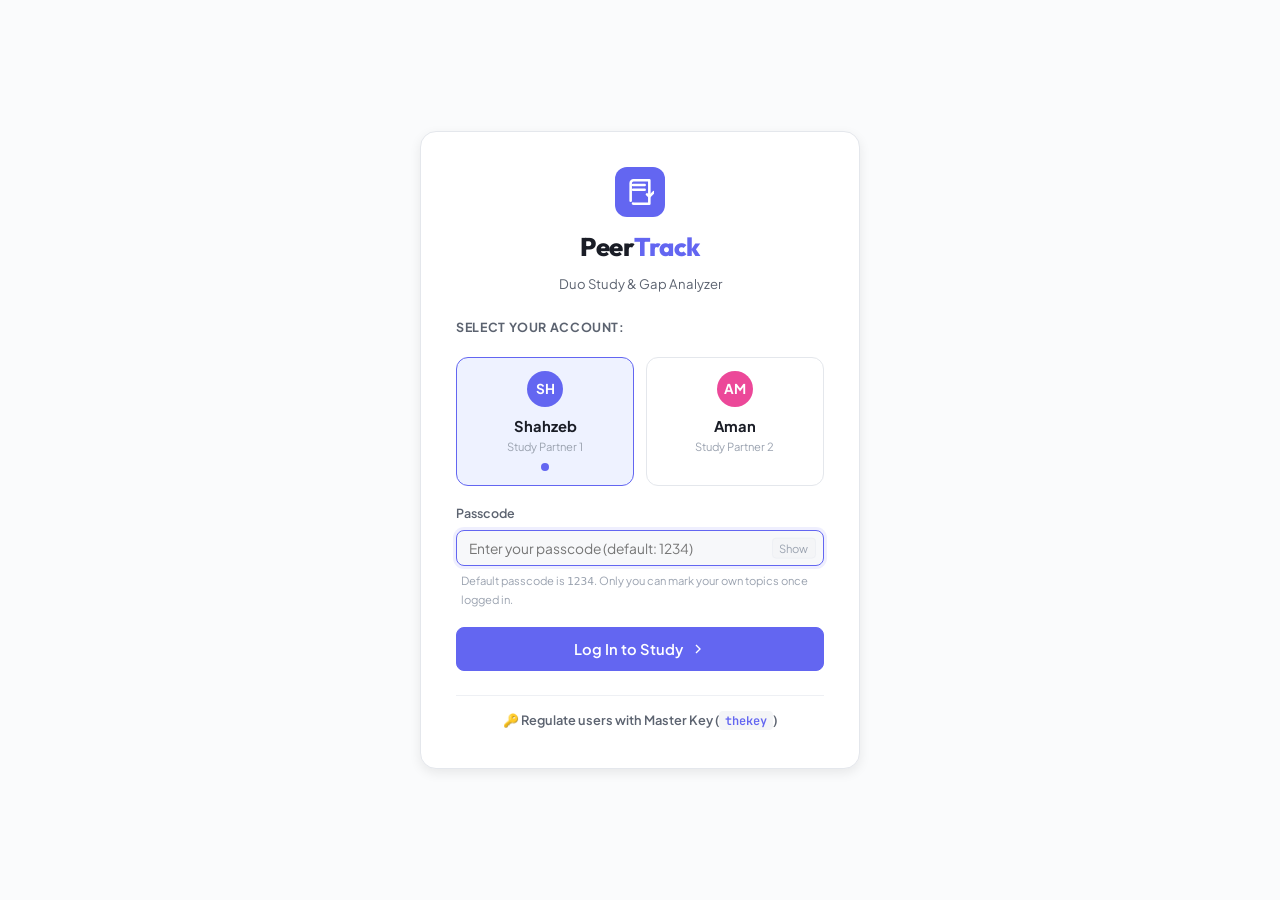
==== commit 6f49fe44: "feat: login page with master key regulation (thekey) and locked partner checkboxes" ====
--- a/index.html
+++ b/index.html
@@ -3,28 +3,94 @@
 <head>
   <meta charset="UTF-8">
   <meta name="viewport" content="width=device-width, initial-scale=1.0">
-  <title>PeerTrack — Collaborative Study & Topic Master</title>
-  <meta name="description" content="Collaborative study planner to track chapters and topics between you and your friend. See what your friend understood, what you mastered, and bridge learning gaps together.">
+  <title>PeerTrack — Minimalist Duo Study & Knowledge Gap Tracker</title>
+  <meta name="description" content="Collaborative study planner to track chapters and topics between you and your friend with user-level access regulation.">
   <link rel="preconnect" href="https://fonts.googleapis.com">
   <link rel="preconnect" href="https://fonts.gstatic.com" crossorigin>
-  <link href="https://fonts.googleapis.com/css2?family=Outfit:wght@400;500;600;700;800&family=Plus+Jakarta+Sans:wght@400;500;600;700&family=JetBrains+Mono:wght@400;500;600&display=swap" rel="stylesheet">
+  <link href="https://fonts.googleapis.com/css2?family=Outfit:wght@500;600;700;800&family=Plus+Jakarta+Sans:wght@400;500;600;700&family=JetBrains+Mono:wght@400;500;600&display=swap" rel="stylesheet">
   <link rel="stylesheet" href="styles.css">
 </head>
 <body>
-  <!-- Decorative Ambient Glows -->
-  <div class="ambient-glow glow-1"></div>
-  <div class="ambient-glow glow-2"></div>
-  <div class="ambient-glow glow-3"></div>
-
-  <!-- Main Container -->
-  <div class="app-layout">
+
+  <!-- ==================== LOGIN SCREEN (GATED ACCESS) ==================== -->
+  <div class="login-screen" id="loginScreen">
+    <div class="login-card">
+      <div class="login-header">
+        <div class="brand-icon-lg">
+          <svg width="28" height="28" viewBox="0 0 24 24" fill="none" stroke="currentColor" stroke-width="2.2" stroke-linecap="round" stroke-linejoin="round">
+            <path d="M4 19.5v-15A2.5 2.5 0 0 1 6.5 2H20v20H6.5a2.5 2.5 0 0 1-0.5-0.05"></path>
+            <path d="M6 6h10"></path>
+            <path d="M6 10h10"></path>
+            <path d="M18 14l2 2 4-4"></path>
+          </svg>
+        </div>
+        <h2 class="login-title">Peer<span class="gradient-text">Track</span></h2>
+        <p class="login-subtitle">Duo Study & Gap Analyzer</p>
+      </div>
+
+      <!-- Login Form -->
+      <form id="formLogin" class="login-form">
+        <label class="login-label">Select Your Account:</label>
+        
+        <div class="login-users-selector" id="loginUsersSelector">
+          <label class="login-user-card selected" id="cardSelectUser">
+            <input type="radio" name="loginUserChoice" value="user" checked>
+            <div class="card-inner">
+              <span class="persona-avatar user-avatar" id="loginAvatarUser">SH</span>
+              <div class="user-info">
+                <span class="user-display-name" id="loginNameUser">Shahzeb</span>
+                <span class="user-sub">Study Partner 1</span>
+              </div>
+              <div class="radio-indicator"></div>
+            </div>
+          </label>
+
+          <label class="login-user-card" id="cardSelectFriend">
+            <input type="radio" name="loginUserChoice" value="friend">
+            <div class="card-inner">
+              <span class="persona-avatar friend-avatar" id="loginAvatarFriend">AM</span>
+              <div class="user-info">
+                <span class="user-display-name" id="loginNameFriend">Aman</span>
+                <span class="user-sub">Study Partner 2</span>
+              </div>
+              <div class="radio-indicator"></div>
+            </div>
+          </label>
+        </div>
+
+        <div class="form-group">
+          <label for="inputLoginPin">Passcode</label>
+          <div class="password-input-wrap">
+            <input type="password" id="inputLoginPin" placeholder="Enter your passcode (default: 1234)" required autocomplete="current-password">
+            <button type="button" class="btn-toggle-token" id="btnToggleLoginPin">Show</button>
+          </div>
+          <span class="label-hint">Default passcode is <code>1234</code>. Only you can mark your own topics once logged in.</span>
+        </div>
+
+        <button type="submit" class="btn btn-primary btn-block btn-lg" id="btnSubmitLogin">
+          <span>Log In to Study</span>
+          <svg width="16" height="16" viewBox="0 0 24 24" fill="none" stroke="currentColor" stroke-width="2"><polyline points="9 18 15 12 9 6"></polyline></svg>
+        </button>
+      </form>
+
+      <!-- Master Key Administration Link -->
+      <div class="login-footer-tools">
+        <button type="button" class="btn-link-subtle" id="btnTriggerMasterFromLogin">
+          🔑 Regulate users with Master Key (<code>thekey</code>)
+        </button>
+      </div>
+    </div>
+  </div>
+
+  <!-- ==================== MAIN APPLICATION LAYOUT ==================== -->
+  <div class="app-layout hidden" id="mainAppLayout">
     
     <!-- Top Navigation Header -->
     <header class="app-header">
       <div class="header-left">
         <div class="brand-badge">
           <div class="brand-icon">
-            <svg width="22" height="22" viewBox="0 0 24 24" fill="none" stroke="currentColor" stroke-width="2.2" stroke-linecap="round" stroke-linejoin="round">
+            <svg width="20" height="20" viewBox="0 0 24 24" fill="none" stroke="currentColor" stroke-width="2.2" stroke-linecap="round" stroke-linejoin="round">
               <path d="M4 19.5v-15A2.5 2.5 0 0 1 6.5 2H20v20H6.5a2.5 2.5 0 0 1-0.5-0.05"></path>
               <path d="M6 6h10"></path>
               <path d="M6 10h10"></path>
@@ -33,67 +99,54 @@
           </div>
           <div class="brand-text">
             <span class="brand-title">Peer<span class="gradient-text">Track</span></span>
-            <span class="brand-subtitle">Duo Study & Gap Analyzer</span>
-          </div>
-        </div>
-      </div>
-
-      <!-- Center: Active Persona Switcher -->
-      <div class="persona-switch-bar" id="personaSwitchBar" title="Switch who is currently marking topics">
-        <span class="persona-label">Active Marker:</span>
-        <div class="persona-pill-group">
-          <button type="button" class="persona-btn active" id="btnPersonaUser" data-persona="user">
-            <span class="persona-avatar user-avatar" id="avatarUser">ME</span>
-            <span class="persona-name" id="labelUserName">Me (You)</span>
-            <span class="active-dot"></span>
-          </button>
-          <button type="button" class="persona-btn" id="btnPersonaFriend" data-persona="friend">
-            <span class="persona-avatar friend-avatar" id="avatarFriend">FR</span>
-            <span class="persona-name" id="labelFriendName">Friend</span>
-            <span class="active-dot"></span>
-          </button>
+            <span class="brand-subtitle">Collaborative Duo</span>
+          </div>
+        </div>
+      </div>
+
+      <!-- Center: Current Authenticated User -->
+      <div class="logged-user-bar" id="loggedUserBar" title="Active study account">
+        <span class="persona-avatar" id="headerUserAvatar">SH</span>
+        <div class="logged-user-meta">
+          <span class="logged-user-title" id="headerUserName">Shahzeb (You)</span>
+          <span class="logged-user-sub">Marking restricted to you</span>
         </div>
       </div>
 
       <!-- Header Action Controls -->
       <div class="header-right">
-        <button type="button" class="btn btn-secondary btn-icon-text" id="btnComparisonMatrix">
-          <svg width="18" height="18" viewBox="0 0 24 24" fill="none" stroke="currentColor" stroke-width="2" stroke-linecap="round" stroke-linejoin="round">
-            <rect x="3" y="3" width="18" height="18" rx="2" ry="2"></rect>
-            <line x1="3" y1="9" x2="21" y2="9"></line>
-            <line x1="9" y1="21" x2="9" y2="9"></line>
-          </svg>
-          <span>Matrix View</span>
-        </button>
-
-        <button type="button" class="btn btn-secondary btn-icon-text" id="btnShareModal">
-          <svg width="18" height="18" viewBox="0 0 24 24" fill="none" stroke="currentColor" stroke-width="2" stroke-linecap="round" stroke-linejoin="round">
-            <circle cx="18" cy="5" r="3"></circle>
-            <circle cx="6" cy="12" r="3"></circle>
-            <circle cx="18" cy="19" r="3"></circle>
-            <line x1="8.59" y1="13.51" x2="15.42" y2="17.49"></line>
-            <line x1="15.41" y1="6.51" x2="8.59" y2="10.49"></line>
-          </svg>
-          <span>Sync & Share</span>
-        </button>
-
-        <button type="button" class="btn btn-secondary btn-icon-text cloud-status-btn" id="btnOpenUpstashModal" title="Configure Upstash Redis for real-time cloud sync across devices">
+        <!-- Upstash Cloud Status -->
+        <button type="button" class="btn btn-secondary btn-icon-text cloud-status-btn" id="btnOpenUpstashModal" title="Live Upstash Redis cloud sync">
           <span class="cloud-status-indicator status-offline" id="cloudStatusDot"></span>
-          <svg width="16" height="16" viewBox="0 0 24 24" fill="none" stroke="currentColor" stroke-width="2" stroke-linecap="round" stroke-linejoin="round">
+          <svg width="15" height="15" viewBox="0 0 24 24" fill="none" stroke="currentColor" stroke-width="2" stroke-linecap="round" stroke-linejoin="round">
             <path d="M17.5 19H9a7 7 0 1 1 6.71-9h1.79a4.5 4.5 0 1 1 0 9Z"></path>
           </svg>
           <span id="cloudStatusLabel">Upstash Cloud</span>
         </button>
 
-        <button type="button" class="btn btn-secondary btn-icon" id="btnSettingsModal" title="Edit Names & Avatars">
-          <svg width="18" height="18" viewBox="0 0 24 24" fill="none" stroke="currentColor" stroke-width="2" stroke-linecap="round" stroke-linejoin="round">
-            <circle cx="12" cy="12" r="3"></circle>
-            <path d="M19.4 15a1.65 1.65 0 0 0 .33 1.82l.06.06a2 2 0 0 1 0 2.83 2 2 0 0 1-2.83 0l-.06-.06a1.65 1.65 0 0 0-1.82-.33 1.65 1.65 0 0 0-1 1.51V21a2 2 0 0 1-2 2 2 2 0 0 1-2-2v-.09A1.65 1.65 0 0 0 9 19.4a1.65 1.65 0 0 0-1.82.33l-.06.06a2 2 0 0 1-2.83 0 2 2 0 0 1 0-2.83l.06-.06a1.65 1.65 0 0 0 .33-1.82 1.65 1.65 0 0 0-1.51-1H3a2 2 0 0 1-2-2 2 2 0 0 1 2-2h.09A1.65 1.65 0 0 0 4.6 9a1.65 1.65 0 0 0-.33-1.82l-.06-.06a2 2 0 0 1 0-2.83 2 2 0 0 1 2.83 0l.06.06a1.65 1.65 0 0 0 1.82.33H9a1.65 1.65 0 0 0 1-1.51V3a2 2 0 0 1 2-2 2 2 0 0 1 2 2v.09a1.65 1.65 0 0 0 1 1.51 1.65 1.65 0 0 0 1.82-.33l.06-.06a2 2 0 0 1 2.83 0 2 2 0 0 1 0 2.83l-.06.06a1.65 1.65 0 0 0-.33 1.82V9a1.65 1.65 0 0 0 1.51 1H21a2 2 0 0 1 2 2 2 2 0 0 1-2 2h-.09a1.65 1.65 0 0 0-1.51 1z"></path>
+        <!-- Master Key Admin -->
+        <button type="button" class="btn btn-secondary btn-icon-text" id="btnOpenMasterKeyModal" title="Regulate users with Master Key (thekey)">
+          <svg width="15" height="15" viewBox="0 0 24 24" fill="none" stroke="currentColor" stroke-width="2" stroke-linecap="round" stroke-linejoin="round">
+            <circle cx="7.5" cy="15.5" r="5.5"></circle>
+            <path d="m21 2-9.6 9.6"></path>
+            <path d="m15.5 7.5 3 3"></path>
           </svg>
+          <span>Master Key</span>
         </button>
 
+        <!-- Log Out -->
+        <button type="button" class="btn btn-ghost btn-icon-text" id="btnLogout" title="Log out to switch user">
+          <svg width="15" height="15" viewBox="0 0 24 24" fill="none" stroke="currentColor" stroke-width="2" stroke-linecap="round" stroke-linejoin="round">
+            <path d="M9 21H5a2 2 0 0 1-2-2V5a2 2 0 0 1 2-2h4"></path>
+            <polyline points="16 17 21 12 16 7"></polyline>
+            <line x1="21" y1="12" x2="9" y2="12"></line>
+          </svg>
+          <span>Log Out</span>
+        </button>
+
+        <!-- New Chapter -->
         <button type="button" class="btn btn-primary btn-icon-text" id="btnOpenAddChapter">
-          <svg width="18" height="18" viewBox="0 0 24 24" fill="none" stroke="currentColor" stroke-width="2.4" stroke-linecap="round" stroke-linejoin="round">
+          <svg width="16" height="16" viewBox="0 0 24 24" fill="none" stroke="currentColor" stroke-width="2.4" stroke-linecap="round" stroke-linejoin="round">
             <line x1="12" y1="5" x2="12" y2="19"></line>
             <line x1="5" y1="12" x2="19" y2="12"></line>
           </svg>
@@ -109,15 +162,15 @@
       <section class="dashboard-section" aria-label="Peer Study Comparison Overview">
         <div class="stats-grid">
           
-          <!-- User Stats Card -->
+          <!-- Primary User Stats Card -->
           <div class="stat-card user-stat-card">
             <div class="stat-header">
               <div class="avatar-with-ring user-ring">
-                <span class="stat-avatar user-avatar" id="dashAvatarUser">ME</span>
+                <span class="stat-avatar user-avatar" id="dashAvatarUser">SH</span>
               </div>
               <div class="stat-title-wrap">
-                <span class="stat-owner-tag">You</span>
-                <h2 class="stat-owner-name" id="dashNameUser">Alex</h2>
+                <span class="stat-owner-tag" id="dashTagUser">You</span>
+                <h2 class="stat-owner-name" id="dashNameUser">Shahzeb</h2>
               </div>
               <div class="stat-badge user-badge" id="dashPercentUserBadge">0%</div>
             </div>
@@ -140,7 +193,7 @@
             </div>
           </div>
 
-          <!-- Peer Gap & Synergy Card (The core feature requested!) -->
+          <!-- Peer Gap & Synergy Card -->
           <div class="stat-card gap-stat-card">
             <div class="gap-card-header">
               <div class="gap-icon">
@@ -151,28 +204,28 @@
                 </svg>
               </div>
               <div>
-                <h3 class="gap-title">Peer Knowledge Gap Analyzer</h3>
-                <p class="gap-desc">Compare what you know vs what your friend knows</p>
+                <h3 class="gap-title">Knowledge Gap Analyzer</h3>
+                <p class="gap-desc">Compare what you know vs what your partner knows</p>
               </div>
             </div>
 
             <div class="gap-breakdown-row">
-              <!-- Friend knows, You don't -->
-              <div class="gap-item gap-friend-ahead" id="cardFilterFriendAhead" role="button" tabindex="0" title="Click to filter topics your friend mastered but you haven't">
+              <!-- Partner knows, You don't -->
+              <div class="gap-item gap-friend-ahead" id="cardFilterFriendAhead" role="button" tabindex="0" title="Click to filter topics your partner mastered but you haven't">
                 <div class="gap-indicator-dot friend-dot"></div>
                 <div class="gap-info">
                   <span class="gap-val" id="countFriendOnly">0</span>
-                  <span class="gap-name"><strong id="dashFriendShortName">Friend</strong> knows, you need</span>
+                  <span class="gap-name"><strong id="dashFriendShortName">Partner</strong> knows, you need</span>
                 </div>
                 <span class="gap-action-hint">Help you 💡</span>
               </div>
 
-              <!-- You know, Friend doesn't -->
-              <div class="gap-item gap-user-ahead" id="cardFilterUserAhead" role="button" tabindex="0" title="Click to filter topics you mastered but your friend hasn't">
+              <!-- You know, Partner doesn't -->
+              <div class="gap-item gap-user-ahead" id="cardFilterUserAhead" role="button" tabindex="0" title="Click to filter topics you mastered but your partner hasn't">
                 <div class="gap-indicator-dot user-dot"></div>
                 <div class="gap-info">
                   <span class="gap-val" id="countUserOnly">0</span>
-                  <span class="gap-name">You know, <strong id="dashFriendShortName2">Friend</strong> needs</span>
+                  <span class="gap-name">You know, <strong id="dashFriendShortName2">Partner</strong> needs</span>
                 </div>
                 <span class="gap-action-hint">Teach them 🚀</span>
               </div>
@@ -189,15 +242,15 @@
             </div>
           </div>
 
-          <!-- Friend Stats Card -->
+          <!-- Partner Stats Card -->
           <div class="stat-card friend-stat-card">
             <div class="stat-header">
               <div class="avatar-with-ring friend-ring">
-                <span class="stat-avatar friend-avatar" id="dashAvatarFriend">FR</span>
+                <span class="stat-avatar friend-avatar" id="dashAvatarFriend">AM</span>
               </div>
               <div class="stat-title-wrap">
-                <span class="stat-owner-tag">Friend</span>
-                <h2 class="stat-owner-name" id="dashNameFriend">Sam</h2>
+                <span class="stat-owner-tag" id="dashTagFriend">Partner</span>
+                <h2 class="stat-owner-name" id="dashNameFriend">Aman</h2>
               </div>
               <div class="stat-badge friend-badge" id="dashPercentFriendBadge">0%</div>
             </div>
@@ -223,14 +276,14 @@
         </div>
       </section>
 
-      <!-- Toolbar: Search, Filters, View Toggles -->
+      <!-- Minimalist Toolbar: Search & Gap Filter Pills -->
       <section class="toolbar-section">
         <div class="search-box">
-          <svg width="18" height="18" viewBox="0 0 24 24" fill="none" stroke="currentColor" stroke-width="2" stroke-linecap="round" stroke-linejoin="round">
+          <svg width="16" height="16" viewBox="0 0 24 24" fill="none" stroke="currentColor" stroke-width="2" stroke-linecap="round" stroke-linejoin="round">
             <circle cx="11" cy="11" r="8"></circle>
             <line x1="21" y1="21" x2="16.65" y2="16.65"></line>
           </svg>
-          <input type="text" id="topicSearchInput" placeholder="Search chapters or topics (press '/' to focus)..." autocomplete="off">
+          <input type="text" id="topicSearchInput" placeholder="Search chapters or topics..." autocomplete="off">
           <button type="button" class="btn-clear-search hidden" id="btnClearSearch" aria-label="Clear search">&times;</button>
         </div>
 
@@ -239,14 +292,14 @@
             <span>All Topics</span>
             <span class="pill-badge" id="pillCountAll">0</span>
           </button>
-          <button type="button" class="filter-pill pill-friend-ahead" data-filter="friend-only" title="Topics your friend understood but you have not yet">
+          <button type="button" class="filter-pill pill-friend-ahead" data-filter="friend-only" title="Topics your partner understood but you have not yet">
             <span class="dot-friend"></span>
-            <span>Friend Understood, I Haven't</span>
+            <span id="filterLabelFriendOnly">Partner Understood, I Haven't</span>
             <span class="pill-badge badge-warning" id="pillCountFriendOnly">0</span>
           </button>
-          <button type="button" class="filter-pill pill-user-ahead" data-filter="user-only" title="Topics you understood but your friend has not yet">
+          <button type="button" class="filter-pill pill-user-ahead" data-filter="user-only" title="Topics you understood but your partner has not yet">
             <span class="dot-user"></span>
-            <span>I Understood, Friend Hasn't</span>
+            <span id="filterLabelUserOnly">I Understood, Partner Hasn't</span>
             <span class="pill-badge badge-info" id="pillCountUserOnly">0</span>
           </button>
           <button type="button" class="filter-pill pill-both-done" data-filter="both-done" title="Topics both of you have mastered">
@@ -265,25 +318,10 @@
           <button type="button" class="btn btn-ghost btn-sm" id="btnToggleAllChapters" title="Expand or collapse all chapters">
             <span id="btnToggleAllText">Collapse All</span>
           </button>
-          <div class="dropdown-wrap">
-            <button type="button" class="btn btn-ghost btn-sm" id="btnQuickOptions">
-              <span>Presets & Data</span>
-              <svg width="14" height="14" viewBox="0 0 24 24" fill="none" stroke="currentColor" stroke-width="2">
-                <polyline points="6 9 12 15 18 9"></polyline>
-              </svg>
-            </button>
-            <div class="dropdown-menu hidden" id="quickOptionsMenu">
-              <button type="button" class="dropdown-item" id="btnLoadDSA">Load DSA & Algorithms Syllabus</button>
-              <button type="button" class="dropdown-item" id="btnLoadWebDev">Load Full-Stack Web Dev Syllabus</button>
-              <button type="button" class="dropdown-item" id="btnLoadML">Load AI & Machine Learning Syllabus</button>
-              <hr class="dropdown-divider">
-              <button type="button" class="dropdown-item text-danger" id="btnClearAllData">Clear All Chapters</button>
-            </div>
-          </div>
         </div>
       </section>
 
-      <!-- Active Filter Notice Banner (appears when filter is active) -->
+      <!-- Active Filter Notice Banner -->
       <div class="filter-notice-banner hidden" id="filterNoticeBanner">
         <div class="notice-content">
           <span class="notice-icon">🔍</span>
@@ -294,17 +332,16 @@
 
       <!-- Chapters & Topics List View -->
       <section class="chapters-container" id="chaptersContainer" aria-live="polite">
-        <!-- Chapters dynamically rendered here -->
+        <!-- Dynamically rendered -->
       </section>
 
       <!-- Empty State -->
       <div class="empty-state hidden" id="emptyStateContainer">
         <div class="empty-illustration">📚</div>
         <h3 class="empty-title">No chapters found</h3>
-        <p class="empty-desc">Start building your collaborative syllabus by adding your first chapter and topics, or load a curated study preset!</p>
+        <p class="empty-desc">Start building your syllabus together by adding your first chapter and topics.</p>
         <div class="empty-actions">
           <button type="button" class="btn btn-primary" id="btnEmptyAddChapter">+ Add Your First Chapter</button>
-          <button type="button" class="btn btn-secondary" id="btnEmptyLoadSample">Load Sample Syllabus</button>
         </div>
       </div>
 
@@ -313,11 +350,10 @@
     <!-- Footer -->
     <footer class="app-footer">
       <div class="footer-content">
-        <p>PeerTrack — Dual Mastery Collaborative Planner. Works offline & automatically synchronizes in real-time across your browser tabs.</p>
+        <p>PeerTrack — Dual Mastery Collaborative Planner. Protected with Master Key regulation.</p>
         <div class="footer-badges">
-          <span class="badge-tag">⚡ Live Tab Sync</span>
-          <span class="badge-tag">🔒 Local & Private</span>
-          <span class="badge-tag">🌐 Shareable URL</span>
+          <span class="badge-tag">🔒 Regulated Marking</span>
+          <span class="badge-tag">⚡ Live Upstash Sync</span>
         </div>
       </div>
     </footer>
@@ -337,21 +373,21 @@
         
         <div class="form-group">
           <label for="inputChapterTitle">Chapter Name <span class="required">*</span></label>
-          <input type="text" id="inputChapterTitle" placeholder="e.g. Dynamic Programming, Operating Systems, React 19" required maxlength="100">
+          <input type="text" id="inputChapterTitle" placeholder="e.g. Dynamic Programming, Operating Systems" required maxlength="100">
         </div>
 
         <div class="form-group">
           <label for="inputChapterDescription">Description / Study Goal (Optional)</label>
-          <textarea id="inputChapterDescription" rows="2" placeholder="e.g. Master memoization, tabulation and 2D grid problems"></textarea>
+          <textarea id="inputChapterDescription" rows="2" placeholder="e.g. Master memoization and 2D grid problems"></textarea>
         </div>
 
         <div class="form-row">
           <div class="form-group flex-1">
             <label for="inputChapterCategory">Subject / Track</label>
-            <input type="text" id="inputChapterCategory" placeholder="e.g. Algorithms, Frontend, Backend">
+            <input type="text" id="inputChapterCategory" placeholder="e.g. Algorithms, Core CS">
           </div>
           <div class="form-group flex-1">
-            <label>Color Theme</label>
+            <label>Color Accent</label>
             <div class="color-picker-row" id="chapterColorPicker">
               <label class="color-radio"><input type="radio" name="chapterColor" value="indigo" checked><span class="color-swatch swatch-indigo"></span></label>
               <label class="color-radio"><input type="radio" name="chapterColor" value="emerald"><span class="color-swatch swatch-emerald"></span></label>
@@ -371,7 +407,7 @@
     </div>
   </div>
 
-  <!-- Modal 2: Add / Edit Topic (Sub-Chapter) -->
+  <!-- Modal 2: Add / Edit Topic -->
   <div class="modal-overlay hidden" id="modalTopic" role="dialog" aria-modal="true" aria-labelledby="modalTopicTitle">
     <div class="modal-card">
       <div class="modal-header">
@@ -389,21 +425,21 @@
 
         <div class="form-group">
           <label for="inputTopicTitle">Topic Name <span class="required">*</span></label>
-          <input type="text" id="inputTopicTitle" placeholder="e.g. Longest Common Subsequence, Binary Search on Answer" required maxlength="120">
+          <input type="text" id="inputTopicTitle" placeholder="e.g. 0/1 Knapsack, Binary Search on Answer" required maxlength="120">
         </div>
 
         <div class="form-group">
-          <label for="inputTopicNotes">Key Concepts / Explanation Notes (Optional)</label>
-          <textarea id="inputTopicNotes" rows="2" placeholder="e.g. Formula: dp[i][j] = dp[i-1][j-1] + 1 if match else max(dp[i-1][j], dp[i][j-1])"></textarea>
+          <label for="inputTopicNotes">Key Formula / Notes (Optional)</label>
+          <textarea id="inputTopicNotes" rows="2" placeholder="e.g. State equation: dp[i][w] = max(...)"></textarea>
         </div>
 
         <div class="form-row">
           <div class="form-group flex-1">
             <label for="selectTopicDifficulty">Difficulty Level</label>
             <select id="selectTopicDifficulty">
-              <option value="Easy">Easy (Fundamental)</option>
-              <option value="Medium" selected>Medium (Standard)</option>
-              <option value="Hard">Hard (Advanced)</option>
+              <option value="Easy">Easy</option>
+              <option value="Medium" selected>Medium</option>
+              <option value="Hard">Hard</option>
             </select>
           </div>
           <div class="form-group flex-1">
@@ -413,19 +449,15 @@
         </div>
 
         <div class="initial-status-box">
-          <span class="sub-label">Initial Statuses:</span>
+          <span class="sub-label">Your Initial Completion:</span>
           <div class="status-toggles-row">
             <label class="custom-checkbox">
               <input type="checkbox" id="checkInitialUserLearned">
               <span class="checkmark user-check"></span>
-              <span class="check-label"><span id="labelInitialUser">You</span> understood this</span>
+              <span class="check-label"><span id="labelInitialSelf">I</span> understood this topic</span>
             </label>
-            <label class="custom-checkbox">
-              <input type="checkbox" id="checkInitialFriendLearned">
-              <span class="checkmark friend-check"></span>
-              <span class="check-label"><span id="labelInitialFriend">Friend</span> understood this</span>
-            </label>
-          </div>
+          </div>
+          <span class="label-hint">Note: You can only set your own completion mark. Your partner must mark theirs.</span>
         </div>
 
         <div class="modal-footer">
@@ -436,145 +468,91 @@
     </div>
   </div>
 
-  <!-- Modal 3: Settings & Personas (Rename Me & Friend) -->
-  <div class="modal-overlay hidden" id="modalSettings" role="dialog" aria-modal="true" aria-labelledby="modalSettingsTitle">
+  <!-- Modal 3: Master Key Admin & User Regulation -->
+  <div class="modal-overlay hidden" id="modalMasterKeyAdmin" role="dialog" aria-modal="true" aria-labelledby="modalMasterKeyTitle">
     <div class="modal-card">
       <div class="modal-header">
-        <h3 class="modal-title" id="modalSettingsTitle">Study Buddy Profiles</h3>
-        <button type="button" class="btn-close-modal" id="btnCloseModalSettings" aria-label="Close dialog">&times;</button>
-      </div>
-      <form id="formSettings" class="modal-form">
-        <p class="modal-subtitle">Customize your names and avatars to make tracking intuitive for both of you.</p>
-        
-        <div class="profile-edit-card user-edit-box">
-          <div class="profile-header-sm">
-            <span class="persona-avatar user-avatar" id="settingsPreviewAvatarUser">ME</span>
-            <h4>Your Profile ("Me")</h4>
-          </div>
-          <div class="form-row">
-            <div class="form-group flex-2">
-              <label for="inputUserName">Your Name</label>
-              <input type="text" id="inputUserName" value="Alex" maxlength="25" required>
-            </div>
-            <div class="form-group flex-1">
-              <label for="inputUserInitials">Initials / Emoji</label>
-              <input type="text" id="inputUserInitials" value="ME" maxlength="4">
-            </div>
-          </div>
-        </div>
-
-        <div class="profile-edit-card friend-edit-box">
-          <div class="profile-header-sm">
-            <span class="persona-avatar friend-avatar" id="settingsPreviewAvatarFriend">FR</span>
-            <h4>Friend's Profile</h4>
-          </div>
-          <div class="form-row">
-            <div class="form-group flex-2">
-              <label for="inputFriendName">Friend's Name</label>
-              <input type="text" id="inputFriendName" value="Sam" maxlength="25" required>
-            </div>
-            <div class="form-group flex-1">
-              <label for="inputFriendInitials">Initials / Emoji</label>
-              <input type="text" id="inputFriendInitials" value="FR" maxlength="4">
-            </div>
-          </div>
-        </div>
-
+        <div class="modal-title-with-badge">
+          <span class="badge-tag">Master Key Security</span>
+          <h3 class="modal-title" id="modalMasterKeyTitle">Regulate Users & Keys</h3>
+        </div>
+        <button type="button" class="btn-close-modal" id="btnCloseModalMasterKey" aria-label="Close dialog">&times;</button>
+      </div>
+
+      <!-- Verification Step (if not yet unlocked) -->
+      <form id="formVerifyMasterKey" class="modal-form">
+        <p class="modal-subtitle">Enter the Master Key (<code>thekey</code>) to add users, change names, or update passcodes.</p>
+        <div class="form-group">
+          <label for="inputMasterKeyVerify">Master Key <span class="required">*</span></label>
+          <div class="password-input-wrap">
+            <input type="password" id="inputMasterKeyVerify" placeholder="Enter master key (default: thekey)" required autocomplete="off">
+            <button type="button" class="btn-toggle-token" id="btnToggleMasterVerifyKey">Show</button>
+          </div>
+        </div>
         <div class="modal-footer">
-          <button type="button" class="btn btn-secondary" id="btnCancelSettings">Cancel</button>
-          <button type="submit" class="btn btn-primary">Save Profiles</button>
+          <button type="button" class="btn btn-secondary" id="btnCancelMasterKeyVerify">Cancel</button>
+          <button type="submit" class="btn btn-primary">Unlock Panel</button>
         </div>
       </form>
+
+      <!-- Panel Once Master Key is Unlocked -->
+      <div id="masterKeyAdminPanel" class="hidden">
+        <form id="formSaveUsersAdmin" class="modal-form">
+          <p class="modal-subtitle">Configure the two study partners. Each user gets their own login passcode so they can only check their own progress.</p>
+          
+          <!-- User 1 Config -->
+          <div class="profile-edit-card user-edit-box">
+            <div class="profile-header-sm">
+              <span class="persona-avatar user-avatar" id="adminAvatarUser">SH</span>
+              <h4>User 1 (Primary / You)</h4>
+            </div>
+            <div class="form-row">
+              <div class="form-group flex-2">
+                <label for="adminInputUserName">Name</label>
+                <input type="text" id="adminInputUserName" value="Shahzeb" maxlength="25" required>
+              </div>
+              <div class="form-group flex-1">
+                <label for="adminInputUserPin">Passcode</label>
+                <input type="text" id="adminInputUserPin" value="1234" maxlength="15" required>
+              </div>
+            </div>
+          </div>
+
+          <!-- User 2 Config -->
+          <div class="profile-edit-card friend-edit-box">
+            <div class="profile-header-sm">
+              <span class="persona-avatar friend-avatar" id="adminAvatarFriend">AM</span>
+              <h4>User 2 (Study Partner)</h4>
+            </div>
+            <div class="form-row">
+              <div class="form-group flex-2">
+                <label for="adminInputFriendName">Name</label>
+                <input type="text" id="adminInputFriendName" value="Aman" maxlength="25" required>
+              </div>
+              <div class="form-group flex-1">
+                <label for="adminInputFriendPin">Passcode</label>
+                <input type="text" id="adminInputFriendPin" value="1234" maxlength="15" required>
+              </div>
+            </div>
+          </div>
+
+          <!-- Master Key Configuration -->
+          <div class="form-group">
+            <label for="adminInputMasterKey">Update Master Key</label>
+            <input type="text" id="adminInputMasterKey" value="thekey" maxlength="30" required>
+            <span class="label-hint">Default is <code>thekey</code>. Used to open this admin regulator.</span>
+          </div>
+
+          <div class="modal-footer">
+            <button type="button" class="btn btn-secondary" id="btnCloseMasterAdmin">Close</button>
+            <button type="submit" class="btn btn-primary">Save & Apply Changes</button>
+          </div>
+        </form>
+      </div>
     </div>
   </div>
 
-  <!-- Modal 4: Share, Export & Sync Link -->
-  <div class="modal-overlay hidden" id="modalShare" role="dialog" aria-modal="true" aria-labelledby="modalShareTitle">
-    <div class="modal-card modal-large">
-      <div class="modal-header">
-        <h3 class="modal-title" id="modalShareTitle">Sync & Share With Your Friend</h3>
-        <button type="button" class="btn-close-modal" id="btnCloseModalShare" aria-label="Close dialog">&times;</button>
-      </div>
-      <div class="share-modal-body">
-        
-        <div class="share-tab-card">
-          <div class="share-card-icon">🔗</div>
-          <div class="share-card-content">
-            <h4>One-Click Shareable Link</h4>
-            <p>Generate a unique URL containing your syllabus and progress. Send it to your friend on WhatsApp, Telegram, or Discord. When they open it, it opens with their profile activated!</p>
-            <div class="copy-input-row">
-              <input type="text" id="shareUrlInput" readonly value="Generating link...">
-              <button type="button" class="btn btn-primary" id="btnCopyShareUrl">
-                <span id="btnCopyText">Copy Link</span>
-              </button>
-            </div>
-          </div>
-        </div>
-
-        <div class="share-tab-card">
-          <div class="share-card-icon">⚡</div>
-          <div class="share-card-content">
-            <h4>Instant Real-Time Browser Tab Sync</h4>
-            <p>If you and your friend open this page in multiple tabs or on the same computer, changes you make will instantly reflect without refreshing!</p>
-          </div>
-        </div>
-
-        <div class="share-tab-card">
-          <div class="share-card-icon">💾</div>
-          <div class="share-card-content">
-            <h4>Backup & Restore (JSON)</h4>
-            <p>Download your complete study tracker file or import a saved backup from your friend.</p>
-            <div class="btn-group-row">
-              <button type="button" class="btn btn-secondary" id="btnExportJSON">Download JSON Backup</button>
-              <label class="btn btn-secondary btn-file-upload">
-                <span>Upload JSON File</span>
-                <input type="file" id="fileImportJSON" accept=".json" class="hidden">
-              </label>
-            </div>
-          </div>
-        </div>
-
-      </div>
-      <div class="modal-footer">
-        <button type="button" class="btn btn-secondary" id="btnCloseShare">Close</button>
-      </div>
-    </div>
-  </div>
-
-  <!-- Modal 5: Side-by-Side Comparison Matrix -->
-  <div class="modal-overlay hidden" id="modalMatrix" role="dialog" aria-modal="true" aria-labelledby="modalMatrixTitle">
-    <div class="modal-card modal-matrix-card">
-      <div class="modal-header">
-        <div class="matrix-title-wrap">
-          <h3 class="modal-title" id="modalMatrixTitle">Topic Comparison Matrix</h3>
-          <span class="matrix-subtitle">Side-by-side verification of all chapters & topics</span>
-        </div>
-        <button type="button" class="btn-close-modal" id="btnCloseModalMatrix" aria-label="Close dialog">&times;</button>
-      </div>
-      
-      <div class="matrix-table-wrapper">
-        <table class="matrix-table" id="matrixTable">
-          <thead>
-            <tr>
-              <th>Chapter & Topic</th>
-              <th class="col-center" id="thMatrixUser">Alex (You)</th>
-              <th class="col-center" id="thMatrixFriend">Sam (Friend)</th>
-              <th>Status & Mentoring Action</th>
-            </tr>
-          </thead>
-          <tbody id="matrixTableBody">
-            <!-- Rendered dynamically -->
-          </tbody>
-        </table>
-      </div>
-
-      <div class="modal-footer">
-        <button type="button" class="btn btn-secondary" id="btnCloseMatrix">Close Matrix</button>
-      </div>
-    </div>
-  </div>
-
-  <!-- Modal 6: Upstash Redis Cloud Sync -->
+  <!-- Modal 4: Upstash Redis Cloud Sync -->
   <div class="modal-overlay hidden" id="modalUpstash" role="dialog" aria-modal="true" aria-labelledby="modalUpstashTitle">
     <div class="modal-card modal-large">
       <div class="modal-header">
@@ -624,7 +602,7 @@
             <div class="form-group flex-2">
               <label for="inputUpstashRoom">
                 <span>Shared Room / Pair Key</span>
-                <span class="label-hint">(Both you and your friend must use the same key)</span>
+                <span class="label-hint">(Both you and your partner must use the same key)</span>
               </label>
               <input type="text" id="inputUpstashRoom" value="study-duo-room-1" placeholder="e.g. duo-dsa-track" maxlength="40">
             </div>
@@ -657,8 +635,8 @@
             <button type="button" class="btn btn-secondary" id="btnPullFromUpstash" title="Fetch latest from cloud">
               <span>⬇️ Pull from Cloud</span>
             </button>
-            <button type="button" class="btn btn-secondary" id="btnCopyFriendCloudInvite" title="Copy an invite link with this room & credentials for your friend">
-              <span>🔗 Copy Friend Invite Link</span>
+            <button type="button" class="btn btn-secondary" id="btnCopyFriendCloudInvite" title="Copy an invite link with this room & credentials for your partner">
+              <span>🔗 Copy Partner Invite Link</span>
             </button>
             <button type="button" class="btn btn-ghost text-danger" id="btnDisconnectUpstash">
               <span>Disconnect</span>
@@ -666,20 +644,18 @@
           </div>
         </form>
 
-        <!-- Upstash 30-Second Quick Start Guide -->
         <details class="upstash-guide-accordion">
           <summary class="guide-summary">
-            <span>ℹ️ How to get your free Upstash Redis credentials (Takes 30 seconds)</span>
+            <span>ℹ️ How to get your free Upstash Redis credentials</span>
             <svg width="16" height="16" viewBox="0 0 24 24" fill="none" stroke="currentColor" stroke-width="2"><polyline points="6 9 12 15 18 9"></polyline></svg>
           </summary>
           <div class="guide-content">
             <ol>
-              <li>Create a free account at <a href="https://console.upstash.com" target="_blank" rel="noopener noreferrer">console.upstash.com</a> (no credit card required).</li>
+              <li>Create a free account at <a href="https://console.upstash.com" target="_blank" rel="noopener noreferrer">console.upstash.com</a>.</li>
               <li>Click <strong>"Create Database"</strong>, choose Redis, pick the region closest to you, and click <strong>Create</strong>.</li>
               <li>Scroll down to the <strong>"REST API"</strong> section on your database dashboard.</li>
               <li>Click on the <strong>JavaScript / Fetch</strong> tab.</li>
-              <li>Copy the <code>UPSTASH_REDIS_REST_URL</code> and <code>UPSTASH_REDIS_REST_TOKEN</code> and paste them above!</li>
-              <li>Share the invite link with your friend so they connect in one click without needing to configure anything.</li>
+              <li>Copy the <code>UPSTASH_REDIS_REST_URL</code> and <code>UPSTASH_REDIS_REST_TOKEN</code>.</li>
             </ol>
           </div>
         </details>
@@ -693,9 +669,6 @@
 
   <!-- Toast Notification Container -->
   <div class="toast-container" id="toastContainer" aria-live="polite"></div>
-
-  <!-- Celebration Confetti Canvas -->
-  <canvas id="confettiCanvas" class="confetti-canvas"></canvas>
 
   <script src="app.js"></script>
 </body>
--- a/styles.css
+++ b/styles.css
@@ -1,56 +1,58 @@
 /* ===================================================================
-   PeerTrack — Modern Collaborative Study Planner
-   Theme: Midnight Glassmorphism with Electric Accents
+   PeerTrack — Minimalist Study Tracker
+   Clean, whitespace-driven design inspired by Linear/Notion
    =================================================================== */
 
 :root {
-  /* Color Palette - Midnight Slate & Neon Accents */
-  --bg-main: #0a0d16;
-  --bg-subtle: #0f1422;
-  --card-bg: rgba(18, 24, 40, 0.75);
-  --card-bg-hover: rgba(24, 32, 54, 0.85);
-  --card-border: rgba(255, 255, 255, 0.08);
-  --card-border-glow: rgba(99, 102, 241, 0.3);
-
-  /* User (Me) Palette - Electric Indigo / Cyan */
-  --user-primary: #6366f1;
-  --user-gradient: linear-gradient(135deg, #6366f1 0%, #38bdf8 100%);
-  --user-glow: rgba(99, 102, 241, 0.35);
-  --user-subtle: rgba(99, 102, 241, 0.12);
-  --user-border: rgba(99, 102, 241, 0.4);
-
-  /* Friend Palette - Sunset Rose / Warm Coral */
-  --friend-primary: #f43f5e;
-  --friend-gradient: linear-gradient(135deg, #f43f5e 0%, #fb923c 100%);
-  --friend-glow: rgba(244, 63, 94, 0.35);
-  --friend-subtle: rgba(244, 63, 94, 0.12);
-  --friend-border: rgba(244, 63, 94, 0.4);
-
-  /* Synergy & Gaps */
-  --both-primary: #10b981;
-  --both-gradient: linear-gradient(135deg, #10b981 0%, #059669 100%);
-  --both-subtle: rgba(16, 185, 129, 0.15);
-  --gap-amber: #f59e0b;
-  --gap-amber-subtle: rgba(245, 158, 11, 0.14);
-
-  /* Typography Colors */
-  --text-main: #f8fafc;
-  --text-muted: #94a3b8;
-  --text-dim: #64748b;
-
-  /* UI Tokens */
+  --bg: #fafbfc;
+  --bg-card: #ffffff;
+  --bg-elevated: #f4f5f7;
+  --bg-hover: #f0f1f3;
+  --bg-input: #f7f8fa;
+
+  --border: #e4e7ec;
+  --border-light: #eef0f4;
+  --border-focus: #6366f1;
+
+  --text: #1a1d26;
+  --text-secondary: #5c6370;
+  --text-muted: #9ba3b0;
+  --text-placeholder: #b4bcc8;
+
+  --user-color: #6366f1;
+  --user-bg: #eef2ff;
+  --user-border: #c7d2fe;
+  --user-text: #4f46e5;
+
+  --friend-color: #ec4899;
+  --friend-bg: #fdf2f8;
+  --friend-border: #fbcfe8;
+  --friend-text: #db2777;
+
+  --success: #10b981;
+  --success-bg: #ecfdf5;
+  --success-border: #a7f3d0;
+
+  --warning: #f59e0b;
+  --warning-bg: #fffbeb;
+  --warning-border: #fde68a;
+
   --radius-sm: 8px;
-  --radius-md: 14px;
-  --radius-lg: 20px;
+  --radius-md: 12px;
+  --radius-lg: 16px;
   --radius-full: 9999px;
-  --shadow-sm: 0 4px 12px rgba(0, 0, 0, 0.25);
-  --shadow-md: 0 10px 30px rgba(0, 0, 0, 0.4);
-  --shadow-glow: 0 0 25px rgba(99, 102, 241, 0.2);
-  --transition-fast: 0.18s cubic-bezier(0.4, 0, 0.2, 1);
-  --transition-normal: 0.25s cubic-bezier(0.4, 0, 0.2, 1);
-}
-
-/* Base Reset & Box Sizing */
+
+  --shadow-xs: 0 1px 2px rgba(0,0,0,0.04);
+  --shadow-sm: 0 1px 3px rgba(0,0,0,0.06), 0 1px 2px rgba(0,0,0,0.04);
+  --shadow-md: 0 4px 12px rgba(0,0,0,0.08);
+  --shadow-lg: 0 12px 40px rgba(0,0,0,0.12);
+
+  --transition: 0.15s ease;
+  --font: 'Plus Jakarta Sans', -apple-system, BlinkMacSystemFont, 'Segoe UI', sans-serif;
+  --font-display: 'Outfit', var(--font);
+  --font-mono: 'JetBrains Mono', 'SF Mono', 'Consolas', monospace;
+}
+
 *, *::before, *::after {
   box-sizing: border-box;
   margin: 0;
@@ -58,181 +60,118 @@
 }
 
 body {
-  font-family: 'Plus Jakarta Sans', -apple-system, BlinkMacSystemFont, 'Segoe UI', Roboto, sans-serif;
-  background-color: var(--bg-main);
-  color: var(--text-main);
+  font-family: var(--font);
+  background: var(--bg);
+  color: var(--text);
   min-height: 100vh;
-  line-height: 1.55;
-  overflow-x: hidden;
-  position: relative;
+  line-height: 1.6;
   -webkit-font-smoothing: antialiased;
 }
 
-/* Ambient Background Lights */
-.ambient-glow {
-  position: fixed;
-  border-radius: 50%;
-  filter: blur(120px);
-  pointer-events: none;
-  z-index: 0;
-  opacity: 0.45;
-}
-
-.glow-1 {
-  width: 500px;
-  height: 500px;
-  top: -150px;
-  left: -100px;
-  background: radial-gradient(circle, #4338ca 0%, rgba(99, 102, 241, 0) 70%);
-}
-
-.glow-2 {
-  width: 550px;
-  height: 550px;
-  top: 15%;
-  right: -150px;
-  background: radial-gradient(circle, #be123c 0%, rgba(244, 63, 94, 0) 70%);
-}
-
-.glow-3 {
-  width: 600px;
-  height: 600px;
-  bottom: -200px;
-  left: 30%;
-  background: radial-gradient(circle, #047857 0%, rgba(16, 185, 129, 0) 70%);
-}
-
-/* App Container */
+/* Hide ambient glows for minimalist look */
+.ambient-glow { display: none; }
+
+/* ===== Layout ===== */
+
 .app-layout {
-  position: relative;
-  z-index: 1;
-  max-width: 1360px;
+  max-width: 1200px;
   margin: 0 auto;
-  padding: 1.5rem 1.5rem 4rem;
+  padding: 1.5rem 2rem 4rem;
   display: flex;
   flex-direction: column;
-  gap: 1.75rem;
-}
-
-/* ===================================================================
-   Header & Persona Switcher
-   =================================================================== */
+  gap: 1.5rem;
+}
+
+/* ===== Header ===== */
 
 .app-header {
   display: flex;
   align-items: center;
   justify-content: space-between;
-  gap: 1.5rem;
-  padding: 1rem 1.5rem;
-  background: var(--card-bg);
-  backdrop-filter: blur(16px);
-  -webkit-backdrop-filter: blur(16px);
-  border: 1px solid var(--card-border);
+  gap: 1rem;
+  padding: 0.85rem 1.25rem;
+  background: var(--bg-card);
+  border: 1px solid var(--border);
   border-radius: var(--radius-lg);
-  box-shadow: var(--shadow-sm);
+  box-shadow: var(--shadow-xs);
   flex-wrap: wrap;
 }
 
-.header-left {
-  display: flex;
-  align-items: center;
-}
-
 .brand-badge {
   display: flex;
   align-items: center;
-  gap: 0.85rem;
+  gap: 0.75rem;
 }
 
 .brand-icon {
-  width: 42px;
-  height: 42px;
-  border-radius: var(--radius-md);
-  background: linear-gradient(135deg, #4f46e5 0%, #06b6d4 50%, #f43f5e 100%);
+  width: 36px;
+  height: 36px;
+  border-radius: var(--radius-sm);
+  background: var(--user-color);
   display: flex;
   align-items: center;
   justify-content: center;
   color: #fff;
-  box-shadow: 0 4px 15px rgba(99, 102, 241, 0.4);
+}
+
+.brand-title {
+  font-family: var(--font-display);
+  font-size: 1.3rem;
+  font-weight: 800;
+  color: var(--text);
+  letter-spacing: -0.02em;
+}
+
+.gradient-text {
+  color: var(--user-color);
+}
+
+.brand-subtitle {
+  font-size: 0.68rem;
+  color: var(--text-muted);
+  font-weight: 600;
+  text-transform: uppercase;
+  letter-spacing: 0.06em;
 }
 
 .brand-text {
   display: flex;
   flex-direction: column;
-}
-
-.brand-title {
-  font-family: 'Outfit', sans-serif;
-  font-size: 1.45rem;
-  font-weight: 800;
-  letter-spacing: -0.02em;
-}
-
-.gradient-text {
-  background: linear-gradient(135deg, #38bdf8, #818cf8, #fb7185);
-  -webkit-background-clip: text;
-  -webkit-text-fill-color: transparent;
-}
-
-.brand-subtitle {
-  font-size: 0.76rem;
+  line-height: 1.2;
+}
+
+/* Logged-in User Indicator */
+.logged-user-bar {
+  display: flex;
+  align-items: center;
+  gap: 0.6rem;
+  background: var(--bg-elevated);
+  padding: 0.35rem 0.85rem;
+  border-radius: var(--radius-full);
+  border: 1px solid var(--border-light);
+}
+
+.logged-user-meta {
+  display: flex;
+  flex-direction: column;
+  line-height: 1.15;
+}
+
+.logged-user-title {
+  font-size: 0.82rem;
+  font-weight: 700;
+  color: var(--text);
+}
+
+.logged-user-sub {
+  font-size: 0.65rem;
   color: var(--text-muted);
   font-weight: 500;
-  letter-spacing: 0.03em;
-  text-transform: uppercase;
-}
-
-/* Persona Switch Bar */
-.persona-switch-bar {
-  display: flex;
-  align-items: center;
-  gap: 0.75rem;
-  background: rgba(10, 13, 22, 0.7);
-  padding: 0.35rem 0.5rem 0.35rem 0.9rem;
-  border-radius: var(--radius-full);
-  border: 1px solid var(--card-border);
-}
-
-.persona-label {
-  font-size: 0.78rem;
-  text-transform: uppercase;
-  letter-spacing: 0.05em;
-  color: var(--text-dim);
-  font-weight: 600;
-}
-
-.persona-pill-group {
-  display: flex;
-  background: rgba(255, 255, 255, 0.04);
-  padding: 3px;
-  border-radius: var(--radius-full);
-  gap: 4px;
-}
-
-.persona-btn {
-  display: flex;
-  align-items: center;
-  gap: 0.5rem;
-  padding: 0.35rem 0.85rem;
-  background: transparent;
-  border: none;
-  border-radius: var(--radius-full);
-  color: var(--text-muted);
-  cursor: pointer;
-  font-family: inherit;
-  font-size: 0.85rem;
-  font-weight: 600;
-  transition: all var(--transition-fast);
-}
-
-.persona-btn:hover {
-  color: var(--text-main);
-  background: rgba(255, 255, 255, 0.06);
 }
 
 .persona-avatar {
-  width: 24px;
-  height: 24px;
+  width: 26px;
+  height: 26px;
   border-radius: 50%;
   font-size: 0.7rem;
   font-weight: 700;
@@ -240,252 +179,180 @@
   align-items: center;
   justify-content: center;
   color: #fff;
-  letter-spacing: -0.02em;
-}
-
-.user-avatar {
-  background: var(--user-gradient);
-}
-
-.friend-avatar {
-  background: var(--friend-gradient);
-}
-
-.active-dot {
-  width: 6px;
-  height: 6px;
-  border-radius: 50%;
-  background: transparent;
-  transition: all var(--transition-fast);
-}
-
-.persona-btn.active[data-persona="user"] {
-  background: rgba(99, 102, 241, 0.25);
-  color: #fff;
-  border: 1px solid var(--user-border);
-  box-shadow: 0 0 12px var(--user-glow);
-}
-
-.persona-btn.active[data-persona="user"] .active-dot {
-  background: #38bdf8;
-  box-shadow: 0 0 8px #38bdf8;
-}
-
-.persona-btn.active[data-persona="friend"] {
-  background: rgba(244, 63, 94, 0.25);
-  color: #fff;
-  border: 1px solid var(--friend-border);
-  box-shadow: 0 0 12px var(--friend-glow);
-}
-
-.persona-btn.active[data-persona="friend"] .active-dot {
-  background: #f43f5e;
-  box-shadow: 0 0 8px #f43f5e;
-}
-
-/* Header Right Buttons */
+  flex-shrink: 0;
+}
+
+.user-avatar { background: var(--user-color); }
+.friend-avatar { background: var(--friend-color); }
+
+
+/* Header Buttons */
+.header-left { display: flex; align-items: center; }
 .header-right {
   display: flex;
   align-items: center;
-  gap: 0.65rem;
-}
-
-/* Buttons */
+  gap: 0.5rem;
+}
+
+/* ===== Buttons ===== */
+
 .btn {
   display: inline-flex;
   align-items: center;
   justify-content: center;
-  gap: 0.5rem;
-  padding: 0.55rem 1.1rem;
+  gap: 0.4rem;
+  padding: 0.5rem 1rem;
   font-family: inherit;
-  font-size: 0.88rem;
+  font-size: 0.84rem;
   font-weight: 600;
   border-radius: var(--radius-sm);
   border: 1px solid transparent;
   cursor: pointer;
-  transition: all var(--transition-fast);
+  transition: all var(--transition);
   white-space: nowrap;
 }
 
 .btn-primary {
-  background: linear-gradient(135deg, #4f46e5 0%, #06b6d4 100%);
+  background: var(--user-color);
   color: #fff;
-  box-shadow: 0 4px 14px rgba(79, 70, 229, 0.35);
+  border-color: var(--user-color);
 }
 
 .btn-primary:hover {
-  transform: translateY(-1px);
-  box-shadow: 0 6px 20px rgba(79, 70, 229, 0.5);
-  filter: brightness(1.1);
+  background: #4f46e5;
+  box-shadow: var(--shadow-sm);
 }
 
 .btn-secondary {
-  background: rgba(255, 255, 255, 0.05);
-  border-color: var(--card-border);
-  color: var(--text-main);
+  background: var(--bg-card);
+  border-color: var(--border);
+  color: var(--text-secondary);
 }
 
 .btn-secondary:hover {
-  background: rgba(255, 255, 255, 0.1);
-  border-color: rgba(255, 255, 255, 0.2);
-  transform: translateY(-1px);
+  background: var(--bg-hover);
+  color: var(--text);
 }
 
 .btn-ghost {
   background: transparent;
-  color: var(--text-muted);
+  color: var(--text-secondary);
 }
 
 .btn-ghost:hover {
-  color: var(--text-main);
-  background: rgba(255, 255, 255, 0.06);
-}
-
-.btn-sm {
-  padding: 0.35rem 0.75rem;
-  font-size: 0.8rem;
-}
-
-.btn-icon {
-  width: 38px;
-  height: 38px;
-  padding: 0;
-  border-radius: var(--radius-sm);
-}
+  background: var(--bg-hover);
+  color: var(--text);
+}
+
+.btn-sm { padding: 0.3rem 0.65rem; font-size: 0.78rem; }
+.btn-icon { width: 36px; height: 36px; padding: 0; }
 
 .btn-link {
   background: none;
   border: none;
-  color: #38bdf8;
+  color: var(--user-color);
   cursor: pointer;
-  text-decoration: underline;
+  font-weight: 600;
   padding: 0;
-  font-weight: 600;
-}
-
-/* ===================================================================
-   Comparative Dashboard Grid
-   =================================================================== */
-
-.dashboard-section {
-  width: 100%;
-}
+  font-size: inherit;
+  font-family: inherit;
+}
+
+.btn-link:hover { text-decoration: underline; }
+
+/* ===== Dashboard Stats ===== */
 
 .stats-grid {
   display: grid;
-  grid-template-columns: 1fr 1.35fr 1fr;
-  gap: 1.25rem;
+  grid-template-columns: 1fr 1.3fr 1fr;
+  gap: 1rem;
 }
 
 .stat-card {
-  background: var(--card-bg);
-  backdrop-filter: blur(16px);
-  -webkit-backdrop-filter: blur(16px);
-  border: 1px solid var(--card-border);
+  background: var(--bg-card);
+  border: 1px solid var(--border);
   border-radius: var(--radius-lg);
-  padding: 1.35rem 1.5rem;
+  padding: 1.25rem;
+  box-shadow: var(--shadow-xs);
+  transition: box-shadow var(--transition);
+}
+
+.stat-card:hover {
   box-shadow: var(--shadow-sm);
-  display: flex;
-  flex-direction: column;
-  justify-content: space-between;
-  transition: all var(--transition-normal);
-  position: relative;
-  overflow: hidden;
-}
-
-.stat-card:hover {
-  border-color: rgba(255, 255, 255, 0.16);
-  transform: translateY(-2px);
-  box-shadow: var(--shadow-md);
-}
-
-/* User Card Specific */
-.user-stat-card {
-  border-top: 3px solid var(--user-primary);
+}
+
+.user-stat-card { border-top: 3px solid var(--user-color); }
+.friend-stat-card { border-top: 3px solid var(--friend-color); }
+.gap-stat-card { border-top: 3px solid var(--warning); }
+
+.stat-header {
+  display: flex;
+  align-items: center;
+  gap: 0.75rem;
+  margin-bottom: 1rem;
 }
 
 .avatar-with-ring {
-  padding: 3px;
+  padding: 2px;
   border-radius: 50%;
-  display: inline-flex;
-}
-
-.user-ring {
-  background: var(--user-gradient);
-}
-
-.friend-ring {
-  background: var(--friend-gradient);
-}
+}
+
+.user-ring { background: var(--user-color); }
+.friend-ring { background: var(--friend-color); }
 
 .stat-avatar {
-  width: 36px;
-  height: 36px;
+  width: 32px;
+  height: 32px;
   border-radius: 50%;
   display: flex;
   align-items: center;
   justify-content: center;
-  font-size: 0.85rem;
+  font-size: 0.78rem;
   font-weight: 700;
   color: #fff;
-  border: 2px solid var(--bg-main);
-}
-
-.stat-header {
-  display: flex;
-  align-items: center;
-  gap: 0.85rem;
-  margin-bottom: 1.1rem;
-}
-
-.stat-title-wrap {
-  flex: 1;
-}
+  border: 2px solid var(--bg-card);
+}
+
+.stat-title-wrap { flex: 1; }
 
 .stat-owner-tag {
-  font-size: 0.72rem;
+  font-size: 0.68rem;
   text-transform: uppercase;
   letter-spacing: 0.05em;
-  color: var(--text-dim);
+  color: var(--text-muted);
   font-weight: 700;
 }
 
 .stat-owner-name {
-  font-size: 1.25rem;
+  font-size: 1.1rem;
   font-weight: 700;
-  color: var(--text-main);
-  line-height: 1.2;
+  color: var(--text);
 }
 
 .stat-badge {
-  padding: 0.25rem 0.75rem;
+  padding: 0.2rem 0.6rem;
   border-radius: var(--radius-full);
-  font-size: 0.95rem;
+  font-size: 0.88rem;
   font-weight: 800;
-  font-family: 'JetBrains Mono', monospace;
+  font-family: var(--font-mono);
 }
 
 .user-badge {
-  background: var(--user-subtle);
-  color: #38bdf8;
+  background: var(--user-bg);
+  color: var(--user-text);
   border: 1px solid var(--user-border);
 }
 
 .friend-badge {
-  background: var(--friend-subtle);
-  color: #fb7185;
+  background: var(--friend-bg);
+  color: var(--friend-text);
   border: 1px solid var(--friend-border);
-}
-
-/* Progress bar inside card */
-.progress-bar-container {
-  margin-bottom: 1rem;
 }
 
 .progress-bar-track {
   width: 100%;
-  height: 8px;
-  background: rgba(255, 255, 255, 0.06);
+  height: 6px;
+  background: var(--bg-elevated);
   border-radius: var(--radius-full);
   overflow: hidden;
 }
@@ -493,454 +360,337 @@
 .progress-bar-fill {
   height: 100%;
   border-radius: var(--radius-full);
-  transition: width 0.6s cubic-bezier(0.16, 1, 0.3, 1);
-}
-
-.fill-user {
-  background: var(--user-gradient);
-  box-shadow: 0 0 12px var(--user-glow);
-}
-
-.fill-friend {
-  background: var(--friend-gradient);
-  box-shadow: 0 0 12px var(--friend-glow);
-}
+  transition: width 0.5s ease;
+}
+
+.fill-user { background: var(--user-color); }
+.fill-friend { background: var(--friend-color); }
+
+.progress-bar-container { margin-bottom: 0.85rem; }
 
 .stat-footer {
   display: flex;
-  align-items: center;
   justify-content: space-between;
 }
 
-.stat-metric {
+.stat-metric { display: flex; flex-direction: column; }
+.stat-metric.align-right { text-align: right; }
+
+.metric-num {
+  font-size: 0.95rem;
+  font-weight: 700;
+  font-family: var(--font-mono);
+}
+
+.metric-label {
+  font-size: 0.7rem;
+  color: var(--text-muted);
+}
+
+.tag-user-lead { color: var(--user-text); }
+.tag-friend-lead { color: var(--friend-text); }
+
+/* Gap Card */
+.gap-card-header {
+  display: flex;
+  align-items: center;
+  gap: 0.65rem;
+  margin-bottom: 0.85rem;
+}
+
+.gap-icon {
+  width: 32px;
+  height: 32px;
+  border-radius: var(--radius-sm);
+  background: var(--warning-bg);
+  border: 1px solid var(--warning-border);
+  color: var(--warning);
+  display: flex;
+  align-items: center;
+  justify-content: center;
+}
+
+.gap-title { font-size: 0.95rem; font-weight: 700; }
+.gap-desc { font-size: 0.72rem; color: var(--text-muted); }
+
+.gap-breakdown-row {
   display: flex;
   flex-direction: column;
-}
-
-.stat-metric.align-right {
-  text-align: right;
-}
-
-.metric-num {
-  font-size: 1.05rem;
-  font-weight: 700;
-  font-family: 'JetBrains Mono', monospace;
-  color: var(--text-main);
-}
-
-.metric-label {
-  font-size: 0.73rem;
-  color: var(--text-muted);
-}
-
-.tag-user-lead {
-  color: #38bdf8;
-}
-
-.tag-friend-lead {
-  color: #fb7185;
-}
-
-/* Center Gap Analyzer Card */
-.gap-stat-card {
-  border-top: 3px solid #f59e0b;
-  background: linear-gradient(180deg, rgba(30, 41, 59, 0.6) 0%, rgba(15, 23, 42, 0.75) 100%);
-}
-
-.gap-card-header {
-  display: flex;
-  align-items: center;
-  gap: 0.75rem;
-  margin-bottom: 1rem;
-}
-
-.gap-icon {
-  width: 36px;
-  height: 36px;
-  border-radius: var(--radius-md);
-  background: rgba(245, 158, 11, 0.15);
-  border: 1px solid rgba(245, 158, 11, 0.35);
-  color: #fbbf24;
-  display: flex;
-  align-items: center;
-  justify-content: center;
-}
-
-.gap-title {
-  font-size: 1.05rem;
-  font-weight: 700;
-  color: #fff;
-}
-
-.gap-desc {
-  font-size: 0.74rem;
-  color: var(--text-muted);
-}
-
-.gap-breakdown-row {
-  display: flex;
-  flex-direction: column;
-  gap: 0.5rem;
+  gap: 0.4rem;
 }
 
 .gap-item {
   display: flex;
   align-items: center;
-  gap: 0.75rem;
-  padding: 0.55rem 0.85rem;
-  border-radius: var(--radius-sm);
-  background: rgba(0, 0, 0, 0.2);
-  border: 1px solid rgba(255, 255, 255, 0.05);
+  gap: 0.6rem;
+  padding: 0.5rem 0.7rem;
+  border-radius: var(--radius-sm);
+  background: var(--bg-elevated);
+  border: 1px solid var(--border-light);
   cursor: pointer;
-  transition: all var(--transition-fast);
+  transition: all var(--transition);
 }
 
 .gap-item:hover {
-  background: rgba(255, 255, 255, 0.05);
-  transform: translateX(3px);
+  background: var(--bg-hover);
+  transform: translateX(2px);
 }
 
 .gap-indicator-dot {
-  width: 10px;
-  height: 10px;
+  width: 8px;
+  height: 8px;
   border-radius: 50%;
   flex-shrink: 0;
 }
 
-.friend-dot {
-  background: #f59e0b;
-  box-shadow: 0 0 8px rgba(245, 158, 11, 0.7);
-}
-
-.user-dot {
-  background: #38bdf8;
-  box-shadow: 0 0 8px rgba(56, 189, 248, 0.7);
-}
-
-.both-dot {
-  background: #10b981;
-  box-shadow: 0 0 8px rgba(16, 185, 129, 0.7);
-}
-
-.gap-info {
-  flex: 1;
-  display: flex;
-  align-items: center;
-  gap: 0.6rem;
-}
+.friend-dot { background: var(--warning); }
+.user-dot { background: var(--user-color); }
+.both-dot { background: var(--success); }
+
+.gap-info { flex: 1; display: flex; align-items: center; gap: 0.5rem; }
 
 .gap-val {
-  font-size: 1.05rem;
+  font-size: 0.95rem;
   font-weight: 800;
-  font-family: 'JetBrains Mono', monospace;
-  min-width: 20px;
-}
-
-.gap-friend-ahead .gap-val {
-  color: #fbbf24;
-}
-
-.gap-user-ahead .gap-val {
-  color: #38bdf8;
-}
-
-.gap-both-mastered .gap-val {
-  color: #34d399;
-}
-
-.gap-name {
-  font-size: 0.8rem;
-  color: var(--text-muted);
-}
-
-.gap-name strong {
-  color: #fff;
-}
+  font-family: var(--font-mono);
+  min-width: 18px;
+}
+
+.gap-friend-ahead .gap-val { color: var(--warning); }
+.gap-user-ahead .gap-val { color: var(--user-color); }
+.gap-both-mastered .gap-val { color: var(--success); }
+
+.gap-name { font-size: 0.78rem; color: var(--text-secondary); }
+.gap-name strong { color: var(--text); }
 
 .gap-action-hint {
-  font-size: 0.72rem;
+  font-size: 0.68rem;
   font-weight: 600;
-  padding: 0.15rem 0.55rem;
+  padding: 0.1rem 0.4rem;
   border-radius: var(--radius-full);
-  background: rgba(255, 255, 255, 0.06);
-  color: var(--text-muted);
-}
-
-/* Friend Card Specific */
-.friend-stat-card {
-  border-top: 3px solid var(--friend-primary);
-}
-
-/* ===================================================================
-   Toolbar & Filter Pills
-   =================================================================== */
+  background: var(--bg-card);
+  color: var(--text-muted);
+  border: 1px solid var(--border-light);
+}
+
+/* ===== Toolbar ===== */
 
 .toolbar-section {
   display: flex;
   align-items: center;
   justify-content: space-between;
-  gap: 1rem;
+  gap: 0.75rem;
   flex-wrap: wrap;
-  padding: 0.25rem 0;
 }
 
 .search-box {
   display: flex;
   align-items: center;
-  gap: 0.65rem;
-  background: var(--card-bg);
-  border: 1px solid var(--card-border);
-  border-radius: var(--radius-md);
-  padding: 0.55rem 1rem;
-  width: 320px;
-  color: var(--text-muted);
-  transition: all var(--transition-fast);
+  gap: 0.5rem;
+  background: var(--bg-card);
+  border: 1px solid var(--border);
+  border-radius: var(--radius-sm);
+  padding: 0.45rem 0.85rem;
+  width: 280px;
+  color: var(--text-muted);
+  transition: all var(--transition);
 }
 
 .search-box:focus-within {
-  border-color: rgba(99, 102, 241, 0.6);
-  box-shadow: 0 0 0 3px rgba(99, 102, 241, 0.15);
-  color: var(--text-main);
+  border-color: var(--border-focus);
+  box-shadow: 0 0 0 3px rgba(99, 102, 241, 0.1);
 }
 
 .search-box input {
   background: transparent;
   border: none;
   outline: none;
-  color: var(--text-main);
+  color: var(--text);
   font-family: inherit;
-  font-size: 0.86rem;
+  font-size: 0.84rem;
   width: 100%;
 }
 
-.search-box input::placeholder {
-  color: var(--text-dim);
-}
+.search-box input::placeholder { color: var(--text-placeholder); }
 
 .btn-clear-search {
   background: none;
   border: none;
-  color: var(--text-dim);
-  font-size: 1.2rem;
+  color: var(--text-muted);
+  font-size: 1.1rem;
   cursor: pointer;
   line-height: 1;
 }
 
-.btn-clear-search:hover {
-  color: var(--text-main);
-}
-
 /* Filter Pills */
 .filter-pills-bar {
   display: flex;
   align-items: center;
-  gap: 0.5rem;
+  gap: 0.35rem;
   flex-wrap: wrap;
 }
 
 .filter-pill {
   display: inline-flex;
   align-items: center;
-  gap: 0.5rem;
-  padding: 0.4rem 0.85rem;
+  gap: 0.35rem;
+  padding: 0.3rem 0.7rem;
   border-radius: var(--radius-full);
-  background: rgba(255, 255, 255, 0.04);
-  border: 1px solid var(--card-border);
-  color: var(--text-muted);
+  background: transparent;
+  border: 1px solid var(--border);
+  color: var(--text-secondary);
   font-family: inherit;
-  font-size: 0.82rem;
+  font-size: 0.78rem;
   font-weight: 600;
   cursor: pointer;
-  transition: all var(--transition-fast);
+  transition: all var(--transition);
 }
 
 .filter-pill:hover {
-  color: var(--text-main);
-  background: rgba(255, 255, 255, 0.08);
+  background: var(--bg-hover);
+  color: var(--text);
 }
 
 .filter-pill.active {
-  background: rgba(255, 255, 255, 0.14);
+  background: var(--text);
   color: #fff;
-  border-color: rgba(255, 255, 255, 0.3);
+  border-color: var(--text);
 }
 
 .filter-pill.pill-friend-ahead.active {
-  background: rgba(245, 158, 11, 0.18);
-  border-color: rgba(245, 158, 11, 0.6);
-  color: #fde68a;
+  background: #78350f;
+  border-color: #78350f;
 }
 
 .filter-pill.pill-user-ahead.active {
-  background: rgba(56, 189, 248, 0.18);
-  border-color: rgba(56, 189, 248, 0.6);
-  color: #bae6fd;
+  background: var(--user-color);
+  border-color: var(--user-color);
 }
 
 .filter-pill.pill-both-done.active {
-  background: rgba(16, 185, 129, 0.18);
-  border-color: rgba(16, 185, 129, 0.6);
-  color: #a7f3d0;
+  background: #065f46;
+  border-color: #065f46;
 }
 
 .pill-badge {
-  padding: 0.1rem 0.45rem;
+  padding: 0.05rem 0.35rem;
   border-radius: var(--radius-full);
-  background: rgba(0, 0, 0, 0.35);
-  font-size: 0.72rem;
-  font-family: 'JetBrains Mono', monospace;
+  background: rgba(0,0,0,0.06);
+  font-size: 0.68rem;
+  font-family: var(--font-mono);
   font-weight: 700;
 }
 
-.badge-warning {
-  background: rgba(245, 158, 11, 0.3);
-  color: #fde68a;
-}
-
-.badge-info {
-  background: rgba(56, 189, 248, 0.3);
-  color: #bae6fd;
-}
-
-.badge-success {
-  background: rgba(16, 185, 129, 0.3);
-  color: #a7f3d0;
-}
-
-.dot-friend { width: 8px; height: 8px; border-radius: 50%; background: #f59e0b; }
-.dot-user { width: 8px; height: 8px; border-radius: 50%; background: #38bdf8; }
-.dot-both { width: 8px; height: 8px; border-radius: 50%; background: #10b981; }
-.dot-neither { width: 8px; height: 8px; border-radius: 50%; background: var(--text-dim); }
+.filter-pill.active .pill-badge {
+  background: rgba(255,255,255,0.25);
+}
+
+.badge-warning, .badge-info, .badge-success { background: rgba(0,0,0,0.06); }
+
+.dot-friend, .dot-user, .dot-both, .dot-neither {
+  width: 6px; height: 6px; border-radius: 50%;
+}
+.dot-friend { background: var(--warning); }
+.dot-user { background: var(--user-color); }
+.dot-both { background: var(--success); }
+.dot-neither { background: var(--text-muted); }
 
 .toolbar-actions {
   display: flex;
   align-items: center;
-  gap: 0.5rem;
+  gap: 0.4rem;
 }
 
 /* Dropdown */
-.dropdown-wrap {
-  position: relative;
-}
+.dropdown-wrap { position: relative; }
 
 .dropdown-menu {
   position: absolute;
-  top: calc(100% + 6px);
+  top: calc(100% + 4px);
   right: 0;
-  min-width: 260px;
-  background: #111827;
-  border: 1px solid var(--card-border);
+  min-width: 240px;
+  background: var(--bg-card);
+  border: 1px solid var(--border);
   border-radius: var(--radius-md);
-  padding: 0.4rem;
-  box-shadow: var(--shadow-md);
+  padding: 0.3rem;
+  box-shadow: var(--shadow-lg);
   z-index: 50;
-  display: flex;
-  flex-direction: column;
 }
 
 .dropdown-item {
   background: none;
   border: none;
-  color: var(--text-main);
-  padding: 0.55rem 0.85rem;
-  font-size: 0.84rem;
+  color: var(--text);
+  padding: 0.5rem 0.75rem;
+  font-size: 0.82rem;
   text-align: left;
   border-radius: var(--radius-sm);
   cursor: pointer;
-  transition: all var(--transition-fast);
   font-family: inherit;
-}
-
-.dropdown-item:hover {
-  background: rgba(255, 255, 255, 0.08);
-}
-
-.dropdown-divider {
-  border: none;
-  height: 1px;
-  background: var(--card-border);
-  margin: 0.3rem 0;
-}
-
-.text-danger {
-  color: #f87171 !important;
-}
-
-.text-danger:hover {
-  background: rgba(239, 68, 68, 0.15) !important;
-}
-
-/* Filter Notice Banner */
+  width: 100%;
+  transition: background var(--transition);
+}
+
+.dropdown-item:hover { background: var(--bg-hover); }
+.dropdown-divider { border: none; height: 1px; background: var(--border-light); margin: 0.2rem 0; }
+.text-danger { color: #ef4444 !important; }
+.text-danger:hover { background: #fef2f2 !important; }
+
+/* Filter Banner */
 .filter-notice-banner {
   display: flex;
   align-items: center;
   justify-content: space-between;
-  padding: 0.65rem 1.25rem;
-  background: rgba(30, 41, 59, 0.7);
-  border: 1px solid rgba(255, 255, 255, 0.1);
-  border-radius: var(--radius-md);
-  font-size: 0.86rem;
-  color: var(--text-muted);
-}
-
-.notice-content {
-  display: flex;
-  align-items: center;
-  gap: 0.6rem;
-}
-
-/* ===================================================================
-   Chapters & Topic Cards
-   =================================================================== */
+  padding: 0.55rem 1rem;
+  background: var(--bg-elevated);
+  border: 1px solid var(--border);
+  border-radius: var(--radius-sm);
+  font-size: 0.82rem;
+  color: var(--text-secondary);
+}
+
+.notice-content { display: flex; align-items: center; gap: 0.5rem; }
+
+/* ===== Chapter Cards ===== */
 
 .chapters-container {
   display: flex;
   flex-direction: column;
-  gap: 1.5rem;
-}
-
-/* Chapter Card */
+  gap: 1rem;
+}
+
 .chapter-card {
-  background: var(--card-bg);
-  backdrop-filter: blur(14px);
-  -webkit-backdrop-filter: blur(14px);
-  border: 1px solid var(--card-border);
+  background: var(--bg-card);
+  border: 1px solid var(--border);
   border-radius: var(--radius-lg);
-  box-shadow: var(--shadow-sm);
+  box-shadow: var(--shadow-xs);
   overflow: hidden;
-  transition: border-color var(--transition-normal);
-}
-
-.chapter-card:hover {
-  border-color: rgba(255, 255, 255, 0.14);
-}
-
-/* Chapter Top Bar */
+  transition: box-shadow var(--transition);
+}
+
+.chapter-card:hover { box-shadow: var(--shadow-sm); }
+
 .chapter-header {
-  padding: 1.25rem 1.5rem;
+  padding: 1rem 1.25rem;
   display: flex;
   align-items: center;
   justify-content: space-between;
-  gap: 1.25rem;
+  gap: 1rem;
   cursor: pointer;
   user-select: none;
-  background: rgba(255, 255, 255, 0.02);
-  border-bottom: 1px solid transparent;
-  transition: all var(--transition-fast);
+  transition: background var(--transition);
 }
 
 .chapter-card.expanded .chapter-header {
-  border-bottom-color: var(--card-border);
-}
-
-.chapter-header:hover {
-  background: rgba(255, 255, 255, 0.04);
-}
+  border-bottom: 1px solid var(--border-light);
+}
+
+.chapter-header:hover { background: var(--bg-elevated); }
 
 .chapter-title-area {
   display: flex;
   align-items: center;
-  gap: 1rem;
+  gap: 0.75rem;
   flex: 1;
 }
 
@@ -950,84 +700,67 @@
   color: var(--text-muted);
   cursor: pointer;
   display: flex;
-  align-items: center;
-  justify-content: center;
-  transition: transform var(--transition-fast);
-}
-
-.chapter-card.collapsed .chapter-collapse-btn {
-  transform: rotate(-90deg);
-}
+  transition: transform var(--transition);
+}
+
+.chapter-card.collapsed .chapter-collapse-btn { transform: rotate(-90deg); }
 
 .chapter-badge-color {
-  width: 14px;
-  height: 14px;
-  border-radius: 4px;
-}
-
-.chapter-text-info {
-  display: flex;
-  flex-direction: column;
-}
+  width: 12px;
+  height: 12px;
+  border-radius: 3px;
+}
+
+.chapter-text-info { display: flex; flex-direction: column; }
 
 .chapter-title-row {
   display: flex;
   align-items: center;
-  gap: 0.65rem;
+  gap: 0.5rem;
   flex-wrap: wrap;
 }
 
 .chapter-title {
-  font-size: 1.2rem;
+  font-size: 1.05rem;
   font-weight: 700;
-  color: var(--text-main);
-  letter-spacing: -0.01em;
+  color: var(--text);
 }
 
 .chapter-category-tag {
-  font-size: 0.72rem;
-  padding: 0.15rem 0.55rem;
+  font-size: 0.68rem;
+  padding: 0.1rem 0.45rem;
   border-radius: var(--radius-full);
-  background: rgba(255, 255, 255, 0.07);
+  background: var(--bg-elevated);
   color: var(--text-muted);
   font-weight: 600;
   text-transform: uppercase;
   letter-spacing: 0.04em;
-}
-
-.chapter-desc {
-  font-size: 0.82rem;
-  color: var(--text-muted);
-  margin-top: 0.15rem;
-}
-
-/* Dual Progress bars for Chapter */
+  border: 1px solid var(--border-light);
+}
+
+.chapter-desc { font-size: 0.78rem; color: var(--text-muted); margin-top: 0.1rem; }
+
 .chapter-dual-progress {
   display: flex;
   align-items: center;
-  gap: 1.5rem;
-  min-width: 280px;
-}
-
-.chapter-progress-item {
-  display: flex;
-  flex-direction: column;
-  gap: 0.3rem;
-  flex: 1;
-}
+  gap: 1.25rem;
+  min-width: 240px;
+}
+
+.chapter-progress-item { display: flex; flex-direction: column; gap: 0.2rem; flex: 1; }
 
 .chapter-progress-label {
   display: flex;
   justify-content: space-between;
-  font-size: 0.73rem;
+  font-size: 0.7rem;
   font-weight: 600;
   color: var(--text-muted);
 }
 
 .chapter-progress-track {
   width: 100%;
-  height: 6px;
-  background: rgba(255, 255, 255, 0.07);
+  height: 4px;
+  background: var(--bg-elevated);
   border-radius: var(--radius-full);
   overflow: hidden;
 }
@@ -1038,547 +771,386 @@
   transition: width 0.4s ease;
 }
 
-/* Chapter Action Buttons */
-.chapter-actions {
-  display: flex;
-  align-items: center;
-  gap: 0.5rem;
-}
+.chapter-actions { display: flex; align-items: center; gap: 0.35rem; }
 
 .chapter-action-btn {
-  background: rgba(255, 255, 255, 0.04);
+  background: transparent;
   border: 1px solid transparent;
   color: var(--text-muted);
-  padding: 0.4rem 0.65rem;
+  padding: 0.35rem 0.55rem;
   border-radius: var(--radius-sm);
   cursor: pointer;
-  font-size: 0.8rem;
+  font-size: 0.78rem;
   font-family: inherit;
   font-weight: 600;
   display: inline-flex;
   align-items: center;
-  gap: 0.35rem;
-  transition: all var(--transition-fast);
+  gap: 0.3rem;
+  transition: all var(--transition);
 }
 
 .chapter-action-btn:hover {
-  background: rgba(255, 255, 255, 0.1);
-  color: var(--text-main);
-  border-color: rgba(255, 255, 255, 0.15);
+  background: var(--bg-hover);
+  color: var(--text);
+  border-color: var(--border);
 }
 
 .chapter-action-btn.btn-add-topic {
-  background: rgba(99, 102, 241, 0.15);
-  color: #a5b4fc;
-  border-color: rgba(99, 102, 241, 0.3);
+  background: var(--user-bg);
+  color: var(--user-text);
+  border-color: var(--user-border);
 }
 
 .chapter-action-btn.btn-add-topic:hover {
-  background: rgba(99, 102, 241, 0.28);
-  color: #fff;
-}
-
-/* ===================================================================
-   Topic Items Inside Chapter
-   =================================================================== */
+  background: #ddd6fe;
+}
+
+/* ===== Topics ===== */
 
 .chapter-body {
-  padding: 0.75rem 1.25rem 1.25rem;
+  padding: 0.5rem 1rem 1rem;
   display: flex;
   flex-direction: column;
-  gap: 0.65rem;
-}
-
-.chapter-card.collapsed .chapter-body {
-  display: none;
-}
+  gap: 0.4rem;
+}
+
+.chapter-card.collapsed .chapter-body { display: none; }
 
 .topic-row {
   display: flex;
   align-items: center;
   justify-content: space-between;
-  gap: 1rem;
-  padding: 0.9rem 1.15rem;
-  background: rgba(255, 255, 255, 0.025);
-  border: 1px solid rgba(255, 255, 255, 0.05);
-  border-radius: var(--radius-md);
-  transition: all var(--transition-fast);
-  position: relative;
+  gap: 0.75rem;
+  padding: 0.75rem 1rem;
+  background: var(--bg);
+  border: 1px solid var(--border-light);
+  border-radius: var(--radius-sm);
+  transition: all var(--transition);
 }
 
 .topic-row:hover {
-  background: rgba(255, 255, 255, 0.045);
-  border-color: rgba(255, 255, 255, 0.1);
-}
-
-/* Highlight borders based on gap status */
+  background: var(--bg-elevated);
+  border-color: var(--border);
+}
+
 .topic-row.gap-friend-understands {
-  border-left: 4px solid #f59e0b;
-  background: linear-gradient(90deg, rgba(245, 158, 11, 0.05) 0%, rgba(255, 255, 255, 0.02) 100%);
+  border-left: 3px solid var(--warning);
+  background: var(--warning-bg);
 }
 
 .topic-row.gap-user-understands {
-  border-left: 4px solid #38bdf8;
-  background: linear-gradient(90deg, rgba(56, 189, 248, 0.05) 0%, rgba(255, 255, 255, 0.02) 100%);
+  border-left: 3px solid var(--user-color);
+  background: var(--user-bg);
 }
 
 .topic-row.gap-both-mastered {
-  border-left: 4px solid #10b981;
-  background: linear-gradient(90deg, rgba(16, 185, 129, 0.05) 0%, rgba(255, 255, 255, 0.02) 100%);
-}
-
-/* Topic Main Details */
-.topic-details {
-  display: flex;
-  flex-direction: column;
-  gap: 0.35rem;
-  flex: 1;
-  min-width: 0;
-}
-
-.topic-title-line {
-  display: flex;
-  align-items: center;
-  gap: 0.65rem;
-  flex-wrap: wrap;
-}
-
-.topic-title {
-  font-size: 0.98rem;
-  font-weight: 600;
-  color: var(--text-main);
-  line-height: 1.3;
-}
+  border-left: 3px solid var(--success);
+  background: var(--success-bg);
+}
+
+.topic-details { display: flex; flex-direction: column; gap: 0.25rem; flex: 1; min-width: 0; }
+
+.topic-title-line { display: flex; align-items: center; gap: 0.5rem; flex-wrap: wrap; }
+
+.topic-title { font-size: 0.92rem; font-weight: 600; color: var(--text); }
 
 .badge-difficulty {
-  font-size: 0.7rem;
+  font-size: 0.65rem;
   font-weight: 700;
-  padding: 0.15rem 0.5rem;
+  padding: 0.1rem 0.4rem;
   border-radius: var(--radius-full);
   text-transform: uppercase;
   letter-spacing: 0.03em;
 }
 
-.difficulty-Easy {
-  background: rgba(16, 185, 129, 0.15);
-  color: #34d399;
-  border: 1px solid rgba(16, 185, 129, 0.3);
-}
-
-.difficulty-Medium {
-  background: rgba(245, 158, 11, 0.15);
-  color: #fbbf24;
-  border: 1px solid rgba(245, 158, 11, 0.3);
-}
-
-.difficulty-Hard {
-  background: rgba(239, 68, 68, 0.15);
-  color: #f87171;
-  border: 1px solid rgba(239, 68, 68, 0.3);
-}
-
-.topic-est-time {
-  font-size: 0.73rem;
-  color: var(--text-dim);
-  font-family: 'JetBrains Mono', monospace;
-}
+.difficulty-Easy { background: var(--success-bg); color: #065f46; border: 1px solid var(--success-border); }
+.difficulty-Medium { background: var(--warning-bg); color: #78350f; border: 1px solid var(--warning-border); }
+.difficulty-Hard { background: #fef2f2; color: #991b1b; border: 1px solid #fecaca; }
+
+.topic-est-time { font-size: 0.7rem; color: var(--text-muted); font-family: var(--font-mono); }
 
 .topic-notes {
-  font-size: 0.8rem;
-  color: var(--text-muted);
+  font-size: 0.78rem;
+  color: var(--text-secondary);
   line-height: 1.4;
-  overflow: hidden;
-  text-overflow: ellipsis;
   display: -webkit-box;
   -webkit-line-clamp: 2;
   -webkit-box-orient: vertical;
-}
-
-/* Dual Completion Controls */
-.topic-controls {
-  display: flex;
-  align-items: center;
-  gap: 1.25rem;
-}
+  overflow: hidden;
+}
+
+.topic-controls { display: flex; align-items: center; gap: 1rem; }
 
 .topic-checkers-group {
   display: flex;
   align-items: center;
-  gap: 0.85rem;
-  background: rgba(0, 0, 0, 0.25);
-  padding: 0.35rem 0.65rem;
-  border-radius: var(--radius-md);
-  border: 1px solid rgba(255, 255, 255, 0.05);
-}
-
-/* Custom Interactive Checkbox / Status Pill */
+  gap: 0.5rem;
+  background: var(--bg-card);
+  padding: 0.25rem 0.5rem;
+  border-radius: var(--radius-sm);
+  border: 1px solid var(--border-light);
+}
+
 .learner-toggle {
   display: inline-flex;
   align-items: center;
-  gap: 0.45rem;
-  padding: 0.35rem 0.65rem;
-  border-radius: var(--radius-sm);
-  background: rgba(255, 255, 255, 0.03);
-  border: 1px solid rgba(255, 255, 255, 0.08);
+  gap: 0.35rem;
+  padding: 0.3rem 0.55rem;
+  border-radius: 6px;
+  background: transparent;
+  border: 1px solid var(--border);
   cursor: pointer;
   user-select: none;
-  transition: all var(--transition-fast);
-  font-size: 0.78rem;
+  font-size: 0.75rem;
   font-weight: 600;
-  color: var(--text-dim);
-}
-
-.learner-toggle:hover {
-  background: rgba(255, 255, 255, 0.08);
-  color: var(--text-main);
-}
+  color: var(--text-muted);
+  transition: all var(--transition);
+}
+
+.learner-toggle:hover { background: var(--bg-hover); color: var(--text); }
 
 .learner-toggle.active-user {
-  background: var(--user-subtle);
+  background: var(--user-bg);
   border-color: var(--user-border);
-  color: #38bdf8;
-  box-shadow: 0 0 10px rgba(99, 102, 241, 0.2);
+  color: var(--user-text);
 }
 
 .learner-toggle.active-friend {
-  background: var(--friend-subtle);
+  background: var(--friend-bg);
   border-color: var(--friend-border);
-  color: #fb7185;
-  box-shadow: 0 0 10px rgba(244, 63, 94, 0.2);
+  color: var(--friend-text);
+}
+
+.learner-toggle.locked {
+  cursor: not-allowed;
+  opacity: 0.85;
+}
+
+.learner-toggle.locked:hover {
+  background: transparent;
+  color: var(--text-muted);
+}
+
+.learner-toggle.locked.active-user:hover {
+  background: var(--user-bg);
+  color: var(--user-text);
+}
+
+.learner-toggle.locked.active-friend:hover {
+  background: var(--friend-bg);
+  color: var(--friend-text);
+}
+
+.lock-icon {
+  font-size: 0.7rem;
+  opacity: 0.65;
+  margin-left: 2px;
 }
 
 .toggle-box {
-  width: 18px;
-  height: 18px;
-  border-radius: 4px;
-  border: 1.8px solid var(--text-dim);
+  width: 16px;
+  height: 16px;
+  border-radius: 3px;
+  border: 1.5px solid var(--border);
   display: flex;
   align-items: center;
   justify-content: center;
-  transition: all var(--transition-fast);
-}
-
-.active-user .toggle-box {
-  background: var(--user-primary);
-  border-color: var(--user-primary);
-  color: #fff;
-}
-
-.active-friend .toggle-box {
-  background: var(--friend-primary);
-  border-color: var(--friend-primary);
-  color: #fff;
-}
-
-.toggle-box svg {
-  display: none;
-}
-
+  transition: all var(--transition);
+}
+
+.active-user .toggle-box { background: var(--user-color); border-color: var(--user-color); color: #fff; }
+.active-friend .toggle-box { background: var(--friend-color); border-color: var(--friend-color); color: #fff; }
+
+.toggle-box svg { display: none; }
 .active-user .toggle-box svg,
-.active-friend .toggle-box svg {
-  display: block;
-}
-
-/* Gap Pill Display */
+.active-friend .toggle-box svg { display: block; }
+
+
+/* Gap Tags */
 .gap-tag {
   display: inline-flex;
   align-items: center;
-  gap: 0.4rem;
-  padding: 0.35rem 0.75rem;
+  gap: 0.3rem;
+  padding: 0.25rem 0.6rem;
   border-radius: var(--radius-full);
-  font-size: 0.76rem;
+  font-size: 0.72rem;
   font-weight: 700;
-  letter-spacing: 0.02em;
   white-space: nowrap;
 }
 
-/* Friend understood, you need this! */
-.gap-tag.tag-friend-only {
-  background: var(--gap-amber-subtle);
-  color: #fde68a;
-  border: 1px solid rgba(245, 158, 11, 0.4);
-  animation: subtlePulse 3s infinite;
-}
-
-/* You understood, friend needs this! */
-.gap-tag.tag-user-only {
-  background: rgba(56, 189, 248, 0.14);
-  color: #bae6fd;
-  border: 1px solid rgba(56, 189, 248, 0.4);
-}
-
-/* Both understood */
-.gap-tag.tag-both {
-  background: var(--both-subtle);
-  color: #a7f3d0;
-  border: 1px solid rgba(16, 185, 129, 0.4);
-}
-
-/* Neither understood */
-.gap-tag.tag-neither {
-  background: rgba(255, 255, 255, 0.03);
-  color: var(--text-dim);
-  border: 1px solid rgba(255, 255, 255, 0.06);
-}
+.gap-tag.tag-friend-only { background: var(--warning-bg); color: #78350f; border: 1px solid var(--warning-border); }
+.gap-tag.tag-user-only { background: var(--user-bg); color: var(--user-text); border: 1px solid var(--user-border); }
+.gap-tag.tag-both { background: var(--success-bg); color: #065f46; border: 1px solid var(--success-border); }
+.gap-tag.tag-neither { background: var(--bg-elevated); color: var(--text-muted); border: 1px solid var(--border-light); }
 
 @keyframes subtlePulse {
-  0%, 100% {
-    box-shadow: 0 0 0 0 rgba(245, 158, 11, 0);
-  }
-  50% {
-    box-shadow: 0 0 10px 2px rgba(245, 158, 11, 0.3);
-  }
-}
-
-/* Action buttons per topic */
-.topic-actions-btn-group {
-  display: flex;
-  align-items: center;
-  gap: 0.3rem;
-}
+  0%, 100% { box-shadow: none; }
+  50% { box-shadow: 0 0 8px rgba(245, 158, 11, 0.2); }
+}
+
+.gap-tag.tag-friend-only { animation: subtlePulse 3s infinite; }
+
+.topic-actions-btn-group { display: flex; align-items: center; gap: 0.2rem; }
 
 .btn-icon-subtle {
   background: transparent;
   border: none;
-  color: var(--text-dim);
-  padding: 0.3rem;
-  border-radius: var(--radius-sm);
+  color: var(--text-muted);
+  padding: 0.25rem;
+  border-radius: 4px;
   cursor: pointer;
   display: flex;
-  align-items: center;
-  justify-content: center;
-  transition: all var(--transition-fast);
-}
-
-.btn-icon-subtle:hover {
-  color: var(--text-main);
-  background: rgba(255, 255, 255, 0.08);
-}
-
-.btn-icon-subtle.btn-delete:hover {
-  color: #f87171;
-  background: rgba(239, 68, 68, 0.15);
-}
-
-/* Empty Topics inside Chapter */
+  transition: all var(--transition);
+}
+
+.btn-icon-subtle:hover { color: var(--text); background: var(--bg-hover); }
+.btn-icon-subtle.btn-delete:hover { color: #ef4444; background: #fef2f2; }
+
+/* Empty states */
 .empty-chapter-topics {
-  padding: 1.25rem;
+  padding: 1rem;
   text-align: center;
-  background: rgba(0, 0, 0, 0.15);
-  border-radius: var(--radius-md);
-  border: 1px dashed rgba(255, 255, 255, 0.1);
-  color: var(--text-muted);
-  font-size: 0.86rem;
-}
-
-/* Empty Workspace State */
+  background: var(--bg-elevated);
+  border-radius: var(--radius-sm);
+  border: 1px dashed var(--border);
+  color: var(--text-muted);
+  font-size: 0.84rem;
+}
+
 .empty-state {
   text-align: center;
   padding: 4rem 2rem;
-  background: var(--card-bg);
-  border: 1px dashed var(--card-border);
+  background: var(--bg-card);
+  border: 1px dashed var(--border);
   border-radius: var(--radius-lg);
-  max-width: 600px;
+  max-width: 520px;
   margin: 2rem auto;
 }
 
-.empty-illustration {
-  font-size: 3.5rem;
-  margin-bottom: 1rem;
-}
-
-.empty-title {
-  font-size: 1.4rem;
-  font-weight: 700;
-  margin-bottom: 0.5rem;
-}
-
-.empty-desc {
-  color: var(--text-muted);
-  font-size: 0.92rem;
-  margin-bottom: 1.75rem;
-  line-height: 1.5;
-}
-
-.empty-actions {
-  display: flex;
-  align-items: center;
-  justify-content: center;
-  gap: 1rem;
-}
-
-/* ===================================================================
-   Modals & Popups
-   =================================================================== */
+.empty-illustration { font-size: 3rem; margin-bottom: 0.75rem; }
+.empty-title { font-size: 1.25rem; font-weight: 700; margin-bottom: 0.4rem; }
+.empty-desc { color: var(--text-secondary); font-size: 0.88rem; margin-bottom: 1.5rem; line-height: 1.5; }
+.empty-actions { display: flex; align-items: center; justify-content: center; gap: 0.75rem; }
+
+/* ===== Modals ===== */
 
 .modal-overlay {
   position: fixed;
   inset: 0;
-  background: rgba(0, 0, 0, 0.75);
-  backdrop-filter: blur(8px);
-  -webkit-backdrop-filter: blur(8px);
+  background: rgba(0, 0, 0, 0.4);
+  backdrop-filter: blur(4px);
   z-index: 100;
   display: flex;
   align-items: center;
   justify-content: center;
   padding: 1.5rem;
-  animation: fadeIn 0.2s ease;
-}
-
-@keyframes fadeIn {
-  from { opacity: 0; }
-  to { opacity: 1; }
-}
+  animation: fadeIn 0.15s ease;
+}
+
+@keyframes fadeIn { from { opacity: 0; } to { opacity: 1; } }
 
 .modal-card {
-  background: #111827;
-  border: 1px solid rgba(255, 255, 255, 0.12);
+  background: var(--bg-card);
+  border: 1px solid var(--border);
   border-radius: var(--radius-lg);
   width: 100%;
-  max-width: 520px;
-  box-shadow: 0 25px 50px -12px rgba(0, 0, 0, 0.65);
+  max-width: 500px;
+  box-shadow: var(--shadow-lg);
   overflow: hidden;
-  animation: slideUp 0.22s cubic-bezier(0.16, 1, 0.3, 1);
-}
-
-.modal-card.modal-large {
-  max-width: 680px;
-}
+  animation: slideUp 0.18s cubic-bezier(0.16, 1, 0.3, 1);
+}
+
+.modal-card.modal-large { max-width: 640px; }
 
 .modal-card.modal-matrix-card {
-  max-width: 900px;
+  max-width: 860px;
   max-height: 85vh;
   display: flex;
   flex-direction: column;
 }
 
-@keyframes slideUp {
-  from { transform: translateY(16px); opacity: 0; }
-  to { transform: translateY(0); opacity: 1; }
-}
+@keyframes slideUp { from { transform: translateY(10px); opacity: 0; } to { transform: translateY(0); opacity: 1; } }
 
 .modal-header {
-  padding: 1.25rem 1.5rem;
-  border-bottom: 1px solid var(--card-border);
+  padding: 1rem 1.25rem;
+  border-bottom: 1px solid var(--border-light);
   display: flex;
   align-items: center;
   justify-content: space-between;
 }
 
-.modal-title {
-  font-size: 1.15rem;
-  font-weight: 700;
-  color: var(--text-main);
-}
+.modal-title { font-size: 1.05rem; font-weight: 700; }
 
 .btn-close-modal {
   background: none;
   border: none;
   color: var(--text-muted);
-  font-size: 1.6rem;
+  font-size: 1.4rem;
+  cursor: pointer;
   line-height: 1;
-  cursor: pointer;
-  transition: color var(--transition-fast);
-}
-
-.btn-close-modal:hover {
-  color: var(--text-main);
-}
+}
+
+.btn-close-modal:hover { color: var(--text); }
 
 .modal-form {
-  padding: 1.5rem;
+  padding: 1.25rem;
   display: flex;
   flex-direction: column;
-  gap: 1.15rem;
-}
-
-.modal-subtitle {
-  font-size: 0.85rem;
-  color: var(--text-muted);
-}
-
-/* Form Controls */
-.form-group {
-  display: flex;
-  flex-direction: column;
-  gap: 0.45rem;
-}
-
-.form-group label {
-  font-size: 0.8rem;
-  font-weight: 600;
-  color: var(--text-muted);
-}
+  gap: 1rem;
+}
+
+.modal-subtitle { font-size: 0.82rem; color: var(--text-secondary); }
+
+/* Form controls */
+.form-group { display: flex; flex-direction: column; gap: 0.35rem; }
+.form-group label { font-size: 0.78rem; font-weight: 600; color: var(--text-secondary); }
 
 .form-group input,
 .form-group textarea,
 .form-group select {
-  background: rgba(0, 0, 0, 0.3);
-  border: 1px solid rgba(255, 255, 255, 0.12);
-  border-radius: var(--radius-sm);
-  padding: 0.65rem 0.85rem;
-  color: var(--text-main);
+  background: var(--bg-input);
+  border: 1px solid var(--border);
+  border-radius: var(--radius-sm);
+  padding: 0.55rem 0.75rem;
+  color: var(--text);
   font-family: inherit;
-  font-size: 0.88rem;
-  transition: all var(--transition-fast);
+  font-size: 0.86rem;
   outline: none;
+  transition: border-color var(--transition);
 }
 
 .form-group input:focus,
 .form-group textarea:focus,
 .form-group select:focus {
-  border-color: #6366f1;
-  box-shadow: 0 0 0 3px rgba(99, 102, 241, 0.2);
-}
-
-.form-group select option {
-  background: #111827;
-  color: #fff;
-}
-
-.form-row {
-  display: flex;
-  gap: 1rem;
-}
-
+  border-color: var(--border-focus);
+  box-shadow: 0 0 0 3px rgba(99, 102, 241, 0.1);
+}
+
+.form-group select option { background: var(--bg-card); }
+
+.form-row { display: flex; gap: 0.75rem; }
 .flex-1 { flex: 1; }
 .flex-2 { flex: 2; }
-
-.required {
-  color: #f87171;
-}
-
-/* Color picker radios */
-.color-picker-row {
-  display: flex;
-  align-items: center;
-  gap: 0.5rem;
-  padding: 0.35rem 0;
-}
-
-.color-radio {
-  cursor: pointer;
-  position: relative;
-}
-
-.color-radio input {
-  position: absolute;
-  opacity: 0;
-}
+.required { color: #ef4444; }
+
+/* Color picker */
+.color-picker-row { display: flex; align-items: center; gap: 0.4rem; padding: 0.3rem 0; }
+.color-radio { cursor: pointer; position: relative; }
+.color-radio input { position: absolute; opacity: 0; }
 
 .color-swatch {
   display: block;
-  width: 26px;
-  height: 26px;
+  width: 24px;
+  height: 24px;
   border-radius: 50%;
   border: 2px solid transparent;
-  transition: all var(--transition-fast);
+  transition: all var(--transition);
 }
 
 .color-radio input:checked + .color-swatch {
   transform: scale(1.15);
-  border-color: #fff;
-  box-shadow: 0 0 10px rgba(255, 255, 255, 0.5);
+  border-color: var(--text);
+  box-shadow: 0 0 0 2px var(--bg-card), 0 0 0 4px var(--text);
 }
 
 .swatch-indigo { background: #6366f1; }
@@ -1588,350 +1160,212 @@
 .swatch-cyan { background: #06b6d4; }
 .swatch-purple { background: #a855f7; }
 
-/* Target Chapter Banner in Topic Modal */
 .target-chapter-banner {
-  background: rgba(99, 102, 241, 0.12);
-  border: 1px solid rgba(99, 102, 241, 0.3);
-  padding: 0.55rem 0.85rem;
-  border-radius: var(--radius-sm);
-  color: #c7d2fe;
+  background: var(--user-bg);
+  border: 1px solid var(--user-border);
+  padding: 0.45rem 0.75rem;
+  border-radius: var(--radius-sm);
+  color: var(--user-text);
   font-weight: 600;
-  font-size: 0.86rem;
-}
-
-/* Custom Checkbox in Topic Modal */
+  font-size: 0.84rem;
+}
+
 .initial-status-box {
-  background: rgba(0, 0, 0, 0.25);
-  border-radius: var(--radius-sm);
-  padding: 0.85rem;
-  border: 1px solid rgba(255, 255, 255, 0.06);
+  background: var(--bg-elevated);
+  border-radius: var(--radius-sm);
+  padding: 0.75rem;
+  border: 1px solid var(--border-light);
 }
 
 .sub-label {
   display: block;
-  font-size: 0.76rem;
+  font-size: 0.72rem;
   text-transform: uppercase;
-  color: var(--text-dim);
+  color: var(--text-muted);
   font-weight: 700;
-  margin-bottom: 0.65rem;
+  margin-bottom: 0.5rem;
   letter-spacing: 0.04em;
 }
 
-.status-toggles-row {
-  display: flex;
-  gap: 1.5rem;
-  flex-wrap: wrap;
-}
+.status-toggles-row { display: flex; gap: 1.25rem; flex-wrap: wrap; }
 
 .custom-checkbox {
   display: flex;
   align-items: center;
-  gap: 0.55rem;
+  gap: 0.45rem;
   cursor: pointer;
   user-select: none;
-  font-size: 0.85rem;
-}
-
-.custom-checkbox input {
-  display: none;
-}
+  font-size: 0.82rem;
+}
+
+.custom-checkbox input { display: none; }
 
 .checkmark {
-  width: 20px;
-  height: 20px;
+  width: 18px;
+  height: 18px;
   border-radius: 4px;
-  border: 2px solid var(--text-dim);
+  border: 1.5px solid var(--border);
   display: inline-flex;
   align-items: center;
   justify-content: center;
-  transition: all var(--transition-fast);
-}
-
-.user-check {
-  border-color: rgba(99, 102, 241, 0.6);
-}
-
-.friend-check {
-  border-color: rgba(244, 63, 94, 0.6);
-}
-
-.custom-checkbox input:checked + .user-check {
-  background: var(--user-primary);
-  border-color: var(--user-primary);
-}
-
-.custom-checkbox input:checked + .friend-check {
-  background: var(--friend-primary);
-  border-color: var(--friend-primary);
-}
-
-.checkmark::after {
-  content: '✓';
-  color: #fff;
-  font-size: 0.8rem;
-  font-weight: 900;
-  display: none;
-}
-
-.custom-checkbox input:checked + .checkmark::after {
-  display: block;
-}
-
-/* Profile Edit Box */
-.profile-edit-card {
-  padding: 1rem;
+  transition: all var(--transition);
+}
+
+.user-check { border-color: var(--user-border); }
+.friend-check { border-color: var(--friend-border); }
+
+.custom-checkbox input:checked + .user-check { background: var(--user-color); border-color: var(--user-color); }
+.custom-checkbox input:checked + .friend-check { background: var(--friend-color); border-color: var(--friend-color); }
+
+.checkmark::after { content: '✓'; color: #fff; font-size: 0.75rem; font-weight: 900; display: none; }
+.custom-checkbox input:checked + .checkmark::after { display: block; }
+
+/* Profile cards */
+.profile-edit-card { padding: 0.85rem; border-radius: var(--radius-md); border: 1px solid var(--border); }
+.user-edit-box { background: var(--user-bg); border-color: var(--user-border); }
+.friend-edit-box { background: var(--friend-bg); border-color: var(--friend-border); }
+.profile-header-sm { display: flex; align-items: center; gap: 0.55rem; margin-bottom: 0.65rem; }
+.profile-header-sm h4 { font-size: 0.88rem; font-weight: 700; }
+
+.modal-footer {
+  display: flex;
+  align-items: center;
+  justify-content: flex-end;
+  gap: 0.5rem;
+  margin-top: 0.25rem;
+}
+
+/* Share Modal */
+.share-modal-body { padding: 1.25rem; display: flex; flex-direction: column; gap: 1rem; }
+
+.share-tab-card {
+  display: flex;
+  gap: 0.85rem;
+  padding: 0.85rem;
+  background: var(--bg-elevated);
+  border: 1px solid var(--border-light);
   border-radius: var(--radius-md);
-  border: 1px solid var(--card-border);
-}
-
-.user-edit-box {
-  background: rgba(99, 102, 241, 0.06);
-  border-color: rgba(99, 102, 241, 0.2);
-}
-
-.friend-edit-box {
-  background: rgba(244, 63, 94, 0.06);
-  border-color: rgba(244, 63, 94, 0.2);
-}
-
-.profile-header-sm {
-  display: flex;
-  align-items: center;
-  gap: 0.65rem;
-  margin-bottom: 0.85rem;
-}
-
-.profile-header-sm h4 {
-  font-size: 0.92rem;
-  font-weight: 700;
-}
-
-.modal-footer {
-  display: flex;
-  align-items: center;
-  justify-content: flex-end;
-  gap: 0.75rem;
-  margin-top: 0.5rem;
-}
-
-/* Share Modal Layout */
-.share-modal-body {
-  padding: 1.5rem;
-  display: flex;
-  flex-direction: column;
-  gap: 1.25rem;
-}
-
-.share-tab-card {
-  display: flex;
-  gap: 1rem;
-  padding: 1rem;
-  background: rgba(0, 0, 0, 0.3);
-  border: 1px solid rgba(255, 255, 255, 0.08);
-  border-radius: var(--radius-md);
-}
-
-.share-card-icon {
-  font-size: 1.8rem;
-  line-height: 1;
-}
-
-.share-card-content {
-  flex: 1;
-}
-
-.share-card-content h4 {
-  font-size: 0.95rem;
-  font-weight: 700;
-  margin-bottom: 0.25rem;
-}
-
-.share-card-content p {
-  font-size: 0.82rem;
-  color: var(--text-muted);
-  line-height: 1.45;
-  margin-bottom: 0.75rem;
-}
-
-.copy-input-row {
-  display: flex;
-  gap: 0.5rem;
-}
+}
+
+.share-card-icon { font-size: 1.5rem; line-height: 1; }
+.share-card-content { flex: 1; }
+.share-card-content h4 { font-size: 0.9rem; font-weight: 700; margin-bottom: 0.15rem; }
+.share-card-content p { font-size: 0.78rem; color: var(--text-secondary); line-height: 1.45; margin-bottom: 0.6rem; }
+
+.copy-input-row { display: flex; gap: 0.4rem; }
 
 .copy-input-row input {
   flex: 1;
-  background: rgba(0, 0, 0, 0.4);
-  border: 1px solid rgba(255, 255, 255, 0.15);
-  border-radius: var(--radius-sm);
-  padding: 0.55rem 0.85rem;
-  font-family: 'JetBrains Mono', monospace;
-  font-size: 0.8rem;
-  color: #38bdf8;
+  background: var(--bg-card);
+  border: 1px solid var(--border);
+  border-radius: var(--radius-sm);
+  padding: 0.45rem 0.65rem;
+  font-family: var(--font-mono);
+  font-size: 0.76rem;
+  color: var(--user-color);
   outline: none;
 }
 
-.btn-group-row {
-  display: flex;
-  gap: 0.75rem;
-}
-
-.btn-file-upload {
-  cursor: pointer;
-}
-
-/* Matrix Modal Table */
-.matrix-title-wrap {
-  display: flex;
-  flex-direction: column;
-}
-
-.matrix-subtitle {
-  font-size: 0.75rem;
-  color: var(--text-muted);
-}
-
-.matrix-table-wrapper {
-  overflow-y: auto;
-  max-height: 60vh;
-  padding: 0 1.5rem;
-}
-
-.matrix-table {
-  width: 100%;
-  border-collapse: collapse;
-  text-align: left;
-  font-size: 0.86rem;
-}
+.btn-group-row { display: flex; gap: 0.5rem; }
+.btn-file-upload { cursor: pointer; }
+
+/* Matrix */
+.matrix-title-wrap { display: flex; flex-direction: column; }
+.matrix-subtitle { font-size: 0.72rem; color: var(--text-muted); }
+.matrix-table-wrapper { overflow-y: auto; max-height: 60vh; padding: 0 1.25rem; }
+
+.matrix-table { width: 100%; border-collapse: collapse; font-size: 0.84rem; }
 
 .matrix-table th {
-  padding: 0.85rem 1rem;
-  background: #111827;
+  padding: 0.7rem 0.85rem;
+  background: var(--bg-elevated);
   position: sticky;
   top: 0;
   z-index: 2;
-  border-bottom: 2px solid var(--card-border);
-  color: var(--text-muted);
-  font-size: 0.76rem;
+  border-bottom: 2px solid var(--border);
+  color: var(--text-muted);
+  font-size: 0.72rem;
   text-transform: uppercase;
   letter-spacing: 0.05em;
-}
-
-.col-center {
-  text-align: center;
-}
-
-.matrix-table td {
-  padding: 0.75rem 1rem;
-  border-bottom: 1px solid rgba(255, 255, 255, 0.05);
-}
-
-.matrix-table tr:hover td {
-  background: rgba(255, 255, 255, 0.03);
-}
-
-.matrix-topic-title {
-  font-weight: 600;
-  color: var(--text-main);
-}
-
-.matrix-chapter-tag {
-  font-size: 0.72rem;
-  color: var(--text-dim);
-  display: block;
-}
+  text-align: left;
+}
+
+.col-center { text-align: center; }
+
+.matrix-table td { padding: 0.6rem 0.85rem; border-bottom: 1px solid var(--border-light); }
+.matrix-table tr:hover td { background: var(--bg-elevated); }
+.matrix-topic-title { font-weight: 600; }
+.matrix-chapter-tag { font-size: 0.7rem; color: var(--text-muted); display: block; }
 
 .status-badge-matrix {
   display: inline-flex;
   align-items: center;
   justify-content: center;
-  width: 24px;
-  height: 24px;
+  width: 22px;
+  height: 22px;
   border-radius: 50%;
   font-weight: 800;
-  font-size: 0.8rem;
-}
-
-.status-matrix-done {
-  background: #10b981;
-  color: #fff;
-}
-
-.status-matrix-pending {
-  background: rgba(255, 255, 255, 0.08);
-  color: var(--text-dim);
-}
-
-/* Footer */
+  font-size: 0.75rem;
+}
+
+.status-matrix-done { background: var(--success); color: #fff; }
+.status-matrix-pending { background: var(--bg-elevated); color: var(--text-muted); border: 1px solid var(--border); }
+
+/* ===== Footer ===== */
+
 .app-footer {
   text-align: center;
-  padding: 2rem 0;
-  color: var(--text-dim);
-  font-size: 0.82rem;
-  border-top: 1px solid var(--card-border);
-  margin-top: 2rem;
-}
-
-.footer-content {
-  display: flex;
-  flex-direction: column;
-  align-items: center;
-  gap: 0.75rem;
-}
-
-.footer-badges {
-  display: flex;
-  gap: 0.65rem;
-}
+  padding: 1.5rem 0;
+  color: var(--text-muted);
+  font-size: 0.78rem;
+  border-top: 1px solid var(--border-light);
+  margin-top: 1.5rem;
+}
+
+.footer-content { display: flex; flex-direction: column; align-items: center; gap: 0.5rem; }
+.footer-badges { display: flex; gap: 0.5rem; }
 
 .badge-tag {
-  background: rgba(255, 255, 255, 0.04);
-  padding: 0.2rem 0.6rem;
+  background: var(--bg-elevated);
+  padding: 0.15rem 0.5rem;
   border-radius: var(--radius-full);
-  font-size: 0.73rem;
-  border: 1px solid rgba(255, 255, 255, 0.06);
-}
-
-/* Toast Container */
+  font-size: 0.7rem;
+  border: 1px solid var(--border-light);
+}
+
+/* ===== Toast ===== */
+
 .toast-container {
   position: fixed;
-  bottom: 2rem;
-  right: 2rem;
+  bottom: 1.5rem;
+  right: 1.5rem;
   z-index: 1000;
   display: flex;
   flex-direction: column;
-  gap: 0.65rem;
+  gap: 0.5rem;
   pointer-events: none;
 }
 
 .toast {
-  background: #1f2937;
-  border: 1px solid rgba(255, 255, 255, 0.15);
-  box-shadow: 0 10px 25px rgba(0, 0, 0, 0.5);
-  border-radius: var(--radius-md);
-  padding: 0.75rem 1.25rem;
-  color: #fff;
-  font-size: 0.86rem;
-  display: flex;
-  align-items: center;
-  gap: 0.65rem;
-  animation: slideInRight 0.25s cubic-bezier(0.16, 1, 0.3, 1);
+  background: var(--bg-card);
+  border: 1px solid var(--border);
+  box-shadow: var(--shadow-md);
+  border-radius: var(--radius-sm);
+  padding: 0.65rem 1rem;
+  color: var(--text);
+  font-size: 0.82rem;
+  display: flex;
+  align-items: center;
+  gap: 0.5rem;
+  animation: slideInRight 0.2s ease;
   pointer-events: auto;
 }
 
-@keyframes slideInRight {
-  from { transform: translateX(100%); opacity: 0; }
-  to { transform: translateX(0); opacity: 1; }
-}
-
-.toast-success {
-  border-left: 4px solid #10b981;
-}
-
-.toast-info {
-  border-left: 4px solid #38bdf8;
-}
-
-/* Confetti Canvas */
+@keyframes slideInRight { from { transform: translateX(100%); opacity: 0; } to { transform: translateX(0); opacity: 1; } }
+
+.toast-success { border-left: 3px solid var(--success); }
+.toast-info { border-left: 3px solid var(--user-color); }
+
 .confetti-canvas {
   position: fixed;
   top: 0;
@@ -1942,306 +1376,364 @@
   z-index: 999;
 }
 
-/* Helper Utilities */
-.hidden {
-  display: none !important;
-}
-
-/* ===================================================================
-   Upstash Cloud Sync Styles
-   =================================================================== */
-
-.cloud-status-btn {
-  display: inline-flex;
-  align-items: center;
-  gap: 0.5rem;
-}
+/* ===== Upstash Cloud Sync ===== */
+
+.cloud-status-btn { display: inline-flex; align-items: center; gap: 0.4rem; }
 
 .cloud-status-indicator {
-  width: 9px;
-  height: 9px;
+  width: 7px;
+  height: 7px;
   border-radius: 50%;
   display: inline-block;
-  transition: all var(--transition-fast);
-}
-
-.status-offline {
-  background: var(--text-dim);
-  box-shadow: none;
-}
-
-.status-connected {
-  background: #10b981;
-  box-shadow: 0 0 10px #10b981;
-  animation: pulseGreen 2.5s infinite;
-}
-
-.status-syncing {
-  background: #f59e0b;
-  box-shadow: 0 0 10px #f59e0b;
-}
-
-@keyframes pulseGreen {
-  0%, 100% { transform: scale(1); opacity: 1; }
-  50% { transform: scale(1.2); opacity: 0.75; }
-}
-
-.upstash-modal-title-wrap {
-  display: flex;
-  flex-direction: column;
-  gap: 0.25rem;
-}
-
-.upstash-brand-row {
-  display: flex;
-  align-items: center;
-  gap: 0.65rem;
-}
+}
+
+.status-offline { background: var(--text-muted); }
+.status-connected { background: var(--success); animation: pulseGreen 2.5s infinite; }
+.status-syncing { background: var(--warning); }
+
+@keyframes pulseGreen { 0%, 100% { opacity: 1; } 50% { opacity: 0.5; } }
+
+.upstash-modal-title-wrap { display: flex; flex-direction: column; gap: 0.2rem; }
+.upstash-brand-row { display: flex; align-items: center; gap: 0.5rem; }
 
 .upstash-logo-badge {
-  font-family: 'JetBrains Mono', monospace;
-  font-size: 0.8rem;
+  font-family: var(--font-mono);
+  font-size: 0.75rem;
   font-weight: 700;
-  color: #10b981;
-  background: rgba(16, 185, 129, 0.12);
-  border: 1px solid rgba(16, 185, 129, 0.3);
-  padding: 0.15rem 0.55rem;
-  border-radius: var(--radius-full);
-}
-
-.live-cloud-tag {
-  background: rgba(56, 189, 248, 0.15);
-  color: #38bdf8;
-  border: 1px solid rgba(56, 189, 248, 0.3);
-  font-size: 0.72rem;
+  color: var(--success);
+  background: var(--success-bg);
+  border: 1px solid var(--success-border);
   padding: 0.1rem 0.45rem;
   border-radius: var(--radius-full);
+}
+
+.live-cloud-tag {
+  background: var(--user-bg);
+  color: var(--user-text);
+  border: 1px solid var(--user-border);
+  font-size: 0.68rem;
+  padding: 0.05rem 0.35rem;
+  border-radius: var(--radius-full);
   font-weight: 600;
 }
 
-.upstash-modal-body {
+.upstash-modal-body { padding: 1.25rem; display: flex; flex-direction: column; gap: 1rem; }
+
+.cloud-status-banner {
+  display: flex;
+  align-items: center;
+  justify-content: space-between;
+  padding: 0.7rem 1rem;
+  border-radius: var(--radius-sm);
+  border: 1px solid var(--border);
+}
+
+.status-banner-disconnected { background: var(--bg-elevated); }
+.status-banner-connected { background: var(--success-bg); border-color: var(--success-border); }
+
+.banner-status-left { display: flex; align-items: center; gap: 0.6rem; }
+
+.status-pulse-dot { width: 10px; height: 10px; border-radius: 50%; background: var(--text-muted); }
+.status-banner-connected .status-pulse-dot { background: var(--success); }
+
+.banner-status-title { display: block; font-weight: 700; font-size: 0.88rem; }
+.status-banner-connected .banner-status-title { color: #065f46; }
+.banner-status-sub { display: block; font-size: 0.75rem; color: var(--text-muted); }
+.banner-last-sync { font-size: 0.72rem; font-family: var(--font-mono); color: var(--text-muted); }
+
+.modal-form-inline { display: flex; flex-direction: column; gap: 0.85rem; }
+
+.password-input-wrap { position: relative; display: flex; }
+.password-input-wrap input { width: 100%; padding-right: 3.5rem; }
+
+.btn-toggle-token {
+  position: absolute;
+  right: 0.5rem;
+  top: 50%;
+  transform: translateY(-50%);
+  background: var(--bg-elevated);
+  border: 1px solid var(--border-light);
+  color: var(--text-muted);
+  border-radius: 4px;
+  padding: 0.15rem 0.4rem;
+  font-size: 0.7rem;
+  cursor: pointer;
+  font-family: inherit;
+}
+
+.label-hint { font-weight: normal; font-size: 0.7rem; color: var(--text-muted); margin-left: 0.3rem; }
+
+.sync-toggles-box {
+  background: var(--bg-elevated);
+  border: 1px solid var(--border-light);
+  border-radius: var(--radius-sm);
+  padding: 0.6rem 0.85rem;
+}
+
+.upstash-actions-grid { display: flex; gap: 0.5rem; flex-wrap: wrap; }
+
+.upstash-guide-accordion {
+  background: var(--bg-elevated);
+  border: 1px solid var(--border-light);
+  border-radius: var(--radius-sm);
+  overflow: hidden;
+}
+
+.guide-summary {
+  padding: 0.6rem 0.85rem;
+  font-size: 0.78rem;
+  font-weight: 600;
+  color: var(--text-secondary);
+  cursor: pointer;
+  display: flex;
+  align-items: center;
+  justify-content: space-between;
+}
+
+.guide-summary:hover { color: var(--text); }
+
+.guide-content {
+  padding: 0.7rem 1rem;
+  border-top: 1px solid var(--border-light);
+  font-size: 0.78rem;
+  color: var(--text-secondary);
+  line-height: 1.6;
+}
+
+.guide-content ol { padding-left: 1.1rem; display: flex; flex-direction: column; gap: 0.3rem; }
+.guide-content a { color: var(--user-color); text-decoration: underline; }
+
+.guide-content code {
+  background: var(--bg-card);
+  padding: 0.1rem 0.3rem;
+  border-radius: 3px;
+  font-family: var(--font-mono);
+  font-size: 0.75rem;
+  color: var(--user-text);
+  border: 1px solid var(--border-light);
+}
+
+/* ===== Utilities ===== */
+
+.hidden { display: none !important; }
+
+/* ===== Responsive ===== */
+
+@media (max-width: 1024px) {
+  .stats-grid { grid-template-columns: 1fr; }
+  .app-header { flex-direction: column; align-items: stretch; }
+  .header-left, .persona-switch-bar, .header-right { justify-content: center; }
+}
+
+@media (max-width: 768px) {
+  .app-layout { padding: 1rem 0.75rem 3rem; }
+  .topic-row { flex-direction: column; align-items: stretch; }
+  .topic-controls { justify-content: space-between; width: 100%; }
+  .chapter-dual-progress { display: none; }
+  .search-box { width: 100%; }
+  .toolbar-section { flex-direction: column; align-items: stretch; }
+  .filter-pills-bar { overflow-x: auto; padding-bottom: 0.25rem; flex-wrap: nowrap; }
+  .toolbar-actions { justify-content: space-between; }
+}
+
+/* ===================================================================
+   Login Screen & Master Key Regulation
+   =================================================================== */
+
+.login-screen {
+  min-height: 100vh;
+  display: flex;
+  align-items: center;
+  justify-content: center;
   padding: 1.5rem;
+  background: var(--bg);
+}
+
+.login-card {
+  width: 100%;
+  max-width: 440px;
+  background: var(--bg-card);
+  border: 1px solid var(--border);
+  border-radius: var(--radius-lg);
+  box-shadow: var(--shadow-md);
+  padding: 2.2rem;
   display: flex;
   flex-direction: column;
-  gap: 1.25rem;
-}
-
-/* Cloud Status Banner */
-.cloud-status-banner {
-  display: flex;
-  align-items: center;
-  justify-content: space-between;
-  padding: 0.85rem 1.15rem;
+  gap: 1.5rem;
+}
+
+.login-header {
+  text-align: center;
+  display: flex;
+  flex-direction: column;
+  align-items: center;
+  gap: 0.35rem;
+}
+
+.brand-icon-lg {
+  width: 50px;
+  height: 50px;
   border-radius: var(--radius-md);
-  border: 1px solid transparent;
-  transition: all var(--transition-normal);
-}
-
-.status-banner-disconnected {
-  background: rgba(255, 255, 255, 0.03);
-  border-color: rgba(255, 255, 255, 0.08);
-}
-
-.status-banner-connected {
-  background: rgba(16, 185, 129, 0.08);
-  border-color: rgba(16, 185, 129, 0.35);
-  box-shadow: 0 0 20px rgba(16, 185, 129, 0.15);
-}
-
-.banner-status-left {
-  display: flex;
-  align-items: center;
+  background: var(--user-color);
+  display: flex;
+  align-items: center;
+  justify-content: center;
+  color: #fff;
+  margin-bottom: 0.25rem;
+}
+
+.login-title {
+  font-family: var(--font-display);
+  font-size: 1.6rem;
+  font-weight: 800;
+  color: var(--text);
+  letter-spacing: -0.02em;
+}
+
+.login-subtitle {
+  font-size: 0.82rem;
+  color: var(--text-secondary);
+}
+
+.login-form {
+  display: flex;
+  flex-direction: column;
+  gap: 1.15rem;
+}
+
+.login-label {
+  font-size: 0.78rem;
+  font-weight: 700;
+  color: var(--text-secondary);
+  text-transform: uppercase;
+  letter-spacing: 0.05em;
+}
+
+.login-users-selector {
+  display: grid;
+  grid-template-columns: 1fr 1fr;
   gap: 0.75rem;
 }
 
-.status-pulse-dot {
-  width: 12px;
-  height: 12px;
-  border-radius: 50%;
-  background: var(--text-dim);
-}
-
-.status-banner-connected .status-pulse-dot {
-  background: #10b981;
-  box-shadow: 0 0 10px #10b981;
-}
-
-.banner-status-title {
+.login-user-card {
+  position: relative;
+  border: 1.5px solid var(--border);
+  border-radius: var(--radius-md);
+  padding: 0.85rem;
+  cursor: pointer;
+  background: var(--bg-card);
+  transition: all var(--transition);
+}
+
+.login-user-card input[type="radio"] {
+  position: absolute;
+  opacity: 0;
+  pointer-events: none;
+}
+
+.login-user-card .card-inner {
+  display: flex;
+  flex-direction: column;
+  align-items: center;
+  text-align: center;
+  gap: 0.45rem;
+}
+
+.login-user-card .persona-avatar {
+  width: 36px;
+  height: 36px;
+  font-size: 0.85rem;
+}
+
+.login-user-card .user-display-name {
   display: block;
   font-weight: 700;
   font-size: 0.92rem;
-  color: var(--text-main);
-}
-
-.status-banner-connected .banner-status-title {
-  color: #34d399;
-}
-
-.banner-status-sub {
+  color: var(--text);
+}
+
+.login-user-card .user-sub {
   display: block;
-  font-size: 0.78rem;
-  color: var(--text-muted);
-}
-
-.banner-last-sync {
-  font-size: 0.76rem;
-  font-family: 'JetBrains Mono', monospace;
-  color: var(--text-dim);
-}
-
-/* Upstash Form Controls */
-.modal-form-inline {
-  display: flex;
-  flex-direction: column;
-  gap: 1rem;
-}
-
-.password-input-wrap {
-  position: relative;
-  display: flex;
-  align-items: center;
-}
-
-.password-input-wrap input {
+  font-size: 0.7rem;
+  color: var(--text-muted);
+}
+
+.login-user-card .radio-indicator {
+  width: 8px;
+  height: 8px;
+  border-radius: 50%;
+  background: transparent;
+  transition: all var(--transition);
+}
+
+.login-user-card:hover {
+  border-color: var(--border-focus);
+  background: var(--bg-hover);
+}
+
+.login-user-card.selected {
+  border-color: var(--user-color);
+  background: var(--user-bg);
+}
+
+.login-user-card.selected .radio-indicator {
+  background: var(--user-color);
+}
+
+#cardSelectFriend.selected {
+  border-color: var(--friend-color);
+  background: var(--friend-bg);
+}
+
+#cardSelectFriend.selected .radio-indicator {
+  background: var(--friend-color);
+}
+
+.btn-block {
   width: 100%;
-  padding-right: 4rem;
-}
-
-.btn-toggle-token {
-  position: absolute;
-  right: 0.6rem;
-  background: rgba(255, 255, 255, 0.08);
-  border: 1px solid rgba(255, 255, 255, 0.1);
-  color: var(--text-muted);
-  border-radius: 4px;
-  padding: 0.2rem 0.5rem;
-  font-size: 0.72rem;
+}
+
+.btn-lg {
+  padding: 0.75rem 1.25rem;
+  font-size: 0.92rem;
+}
+
+.login-footer-tools {
+  text-align: center;
+  padding-top: 0.6rem;
+  border-top: 1px solid var(--border-light);
+}
+
+.btn-link-subtle {
+  background: none;
+  border: none;
+  color: var(--text-secondary);
+  font-size: 0.8rem;
+  font-family: inherit;
+  font-weight: 600;
   cursor: pointer;
-  font-family: inherit;
-}
-
-.btn-toggle-token:hover {
-  background: rgba(255, 255, 255, 0.15);
-  color: var(--text-main);
-}
-
-.label-hint {
-  font-weight: normal;
-  font-size: 0.72rem;
-  color: var(--text-dim);
-  margin-left: 0.35rem;
-}
-
-.sync-toggles-box {
-  background: rgba(0, 0, 0, 0.25);
-  border: 1px solid rgba(255, 255, 255, 0.06);
-  border-radius: var(--radius-sm);
-  padding: 0.75rem 1rem;
-}
-
-.upstash-actions-grid {
-  display: flex;
-  gap: 0.65rem;
-  flex-wrap: wrap;
-  align-items: center;
-}
-
-/* Accordion Guide */
-.upstash-guide-accordion {
-  background: rgba(0, 0, 0, 0.25);
-  border: 1px solid rgba(255, 255, 255, 0.06);
-  border-radius: var(--radius-md);
-  overflow: hidden;
-}
-
-.guide-summary {
-  padding: 0.75rem 1rem;
-  font-size: 0.82rem;
-  font-weight: 600;
-  color: var(--text-muted);
-  cursor: pointer;
-  display: flex;
-  align-items: center;
-  justify-content: space-between;
-  user-select: none;
-}
-
-.guide-summary:hover {
-  color: var(--text-main);
-  background: rgba(255, 255, 255, 0.02);
-}
-
-.guide-content {
-  padding: 0.85rem 1.25rem 1.15rem;
-  border-top: 1px solid rgba(255, 255, 255, 0.05);
-  font-size: 0.82rem;
-  color: var(--text-muted);
-  line-height: 1.6;
-}
-
-.guide-content ol {
-  padding-left: 1.25rem;
-  display: flex;
-  flex-direction: column;
-  gap: 0.4rem;
-}
-
-.guide-content a {
-  color: #38bdf8;
-  text-decoration: underline;
-}
-
-.guide-content code {
-  background: rgba(255, 255, 255, 0.08);
+  padding: 0.25rem 0.5rem;
+  border-radius: var(--radius-sm);
+  transition: all var(--transition);
+}
+
+.btn-link-subtle:hover {
+  color: var(--text);
+  background: var(--bg-hover);
+}
+
+.btn-link-subtle code {
+  background: var(--bg-elevated);
   padding: 0.1rem 0.35rem;
   border-radius: 4px;
-  font-family: 'JetBrains Mono', monospace;
-  font-size: 0.78rem;
-  color: #a5b4fc;
-}
-
-/* Responsive Breakpoints */
-@media (max-width: 1024px) {
-  .stats-grid {
-    grid-template-columns: 1fr;
-  }
-  .app-header {
-    flex-direction: column;
-    align-items: stretch;
-  }
-  .header-left, .persona-switch-bar, .header-right {
-    justify-content: center;
-  }
-}
-
-@media (max-width: 768px) {
-  .app-layout {
-    padding: 1rem 0.85rem 3rem;
-  }
-  .topic-row {
-    flex-direction: column;
-    align-items: stretch;
-  }
-  .topic-controls {
-    justify-content: space-between;
-    width: 100%;
-  }
-  .chapter-dual-progress {
-    display: none;
-  }
-  .search-box {
-    width: 100%;
-  }
-  .toolbar-section {
-    flex-direction: column;
-    align-items: stretch;
-  }
-  .filter-pills-bar {
-    overflow-x: auto;
-    padding-bottom: 0.35rem;
-    flex-wrap: nowrap;
-  }
-  .toolbar-actions {
-    justify-content: space-between;
-  }
-}
+  font-family: var(--font-mono);
+  font-size: 0.75rem;
+  color: var(--user-color);
+}
+
+.modal-title-with-badge {
+  display: flex;
+  flex-direction: column;
+  gap: 0.2rem;
+}
+
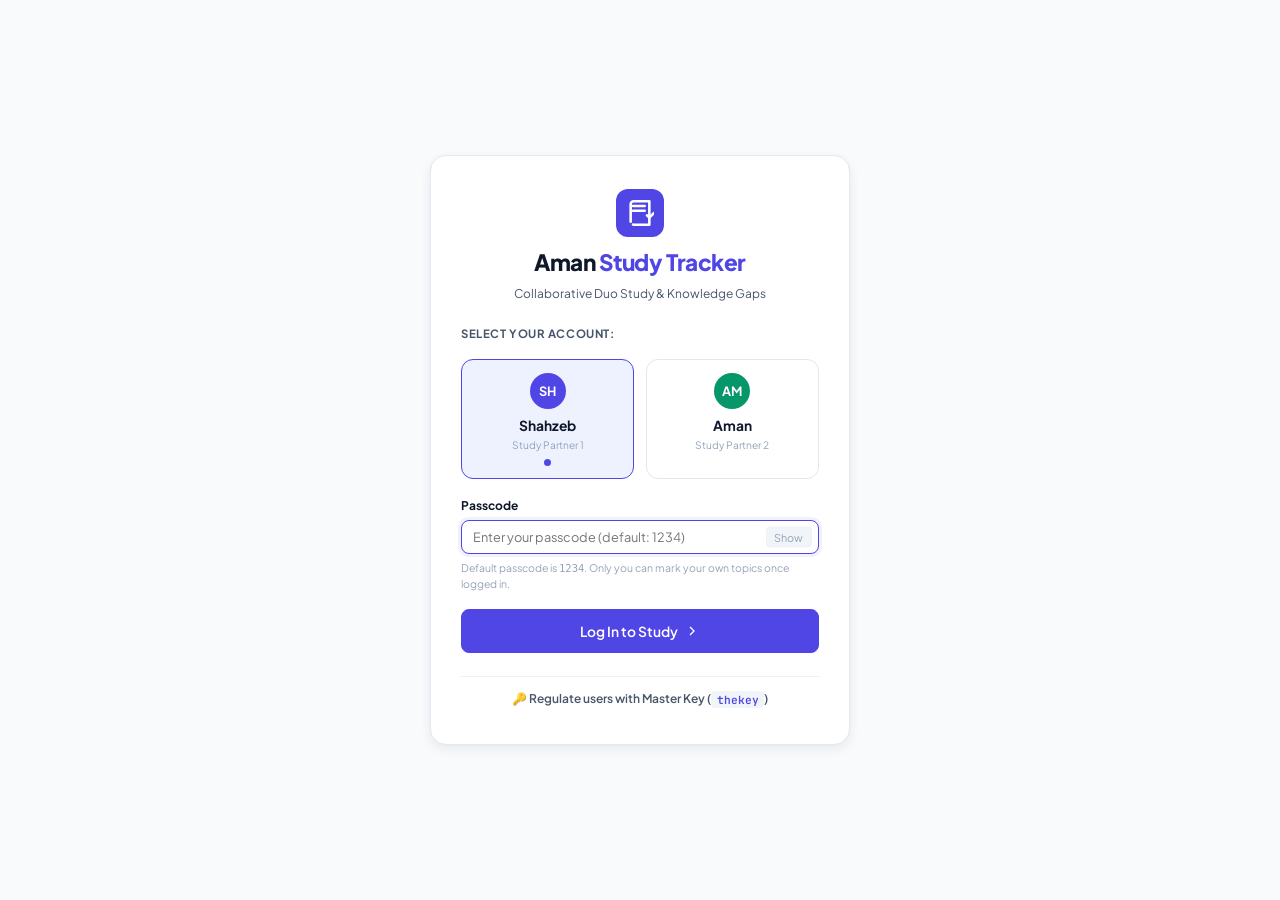
==== commit 14681859: "feat: rename to Aman Study Tracker, upgrade minimalist UI, and add full mobile optimization" ====
--- a/index.html
+++ b/index.html
@@ -2,12 +2,15 @@
 <html lang="en">
 <head>
   <meta charset="UTF-8">
-  <meta name="viewport" content="width=device-width, initial-scale=1.0">
-  <title>PeerTrack — Minimalist Duo Study & Knowledge Gap Tracker</title>
+  <meta name="viewport" content="width=device-width, initial-scale=1.0, maximum-scale=5.0, viewport-fit=cover">
+  <meta name="theme-color" content="#ffffff">
+  <meta name="apple-mobile-web-app-capable" content="yes">
+  <meta name="apple-mobile-web-app-status-bar-style" content="default">
+  <title>Aman Study Tracker — Duo Syllabus & Knowledge Gap Tracker</title>
   <meta name="description" content="Collaborative study planner to track chapters and topics between you and your friend with user-level access regulation.">
   <link rel="preconnect" href="https://fonts.googleapis.com">
   <link rel="preconnect" href="https://fonts.gstatic.com" crossorigin>
-  <link href="https://fonts.googleapis.com/css2?family=Outfit:wght@500;600;700;800&family=Plus+Jakarta+Sans:wght@400;500;600;700&family=JetBrains+Mono:wght@400;500;600&display=swap" rel="stylesheet">
+  <link href="https://fonts.googleapis.com/css2?family=Plus+Jakarta+Sans:wght@400;500;600;700;800&family=JetBrains+Mono:wght@400;500;600&display=swap" rel="stylesheet">
   <link rel="stylesheet" href="styles.css">
 </head>
 <body>
@@ -24,9 +27,10 @@
             <path d="M18 14l2 2 4-4"></path>
           </svg>
         </div>
-        <h2 class="login-title">Peer<span class="gradient-text">Track</span></h2>
-        <p class="login-subtitle">Duo Study & Gap Analyzer</p>
-      </div>
+        <h2 class="login-title">Aman <span class="gradient-text">Study Tracker</span></h2>
+        <p class="login-subtitle">Collaborative Duo Study & Knowledge Gaps</p>
+      </div>
+
 
       <!-- Login Form -->
       <form id="formLogin" class="login-form">
@@ -98,7 +102,7 @@
             </svg>
           </div>
           <div class="brand-text">
-            <span class="brand-title">Peer<span class="gradient-text">Track</span></span>
+            <span class="brand-title">Aman <span class="gradient-text">Study Tracker</span></span>
             <span class="brand-subtitle">Collaborative Duo</span>
           </div>
         </div>
@@ -350,7 +354,7 @@
     <!-- Footer -->
     <footer class="app-footer">
       <div class="footer-content">
-        <p>PeerTrack — Dual Mastery Collaborative Planner. Protected with Master Key regulation.</p>
+        <p>Aman Study Tracker — Dual Mastery Collaborative Planner. Protected with Master Key regulation.</p>
         <div class="footer-badges">
           <span class="badge-tag">🔒 Regulated Marking</span>
           <span class="badge-tag">⚡ Live Upstash Sync</span>
--- a/styles.css
+++ b/styles.css
@@ -1,88 +1,107 @@
 /* ===================================================================
-   PeerTrack — Minimalist Study Tracker
-   Clean, whitespace-driven design inspired by Linear/Notion
+   Aman Study Tracker — Modern Minimalist Design System
+   High-performance, whitespace-driven, mobile-first responsive layout
    =================================================================== */
 
 :root {
-  --bg: #fafbfc;
+  /* Core Canvas & Surfaces */
+  --bg: #f8fafc;
   --bg-card: #ffffff;
-  --bg-elevated: #f4f5f7;
-  --bg-hover: #f0f1f3;
-  --bg-input: #f7f8fa;
-
-  --border: #e4e7ec;
-  --border-light: #eef0f4;
-  --border-focus: #6366f1;
-
-  --text: #1a1d26;
-  --text-secondary: #5c6370;
-  --text-muted: #9ba3b0;
-  --text-placeholder: #b4bcc8;
-
-  --user-color: #6366f1;
+  --bg-elevated: #f1f5f9;
+  --bg-hover: #f1f5f9;
+  --bg-input: #f8fafc;
+
+  /* Borders */
+  --border: #e2e8f0;
+  --border-light: #edf2f7;
+  --border-focus: #4f46e5;
+
+  /* Text & Readability */
+  --text: #0f172a;
+  --text-secondary: #475569;
+  --text-muted: #94a3b8;
+  --text-placeholder: #cbd5e1;
+
+  /* User 1: Shahzeb (Clean Indigo) */
+  --user-color: #4f46e5;
   --user-bg: #eef2ff;
   --user-border: #c7d2fe;
-  --user-text: #4f46e5;
-
-  --friend-color: #ec4899;
-  --friend-bg: #fdf2f8;
-  --friend-border: #fbcfe8;
-  --friend-text: #db2777;
-
+  --user-text: #4338ca;
+
+  /* User 2: Aman (Vibrant Teal / Emerald) */
+  --friend-color: #059669;
+  --friend-bg: #ecfdf5;
+  --friend-border: #a7f3d0;
+  --friend-text: #047857;
+
+  /* Semantic Alerts */
   --success: #10b981;
   --success-bg: #ecfdf5;
   --success-border: #a7f3d0;
-
   --warning: #f59e0b;
   --warning-bg: #fffbeb;
   --warning-border: #fde68a;
-
+  --danger: #ef4444;
+  --danger-bg: #fef2f2;
+  --danger-border: #fecaca;
+
+  /* Radii */
+  --radius-xs: 4px;
   --radius-sm: 8px;
   --radius-md: 12px;
   --radius-lg: 16px;
   --radius-full: 9999px;
 
-  --shadow-xs: 0 1px 2px rgba(0,0,0,0.04);
-  --shadow-sm: 0 1px 3px rgba(0,0,0,0.06), 0 1px 2px rgba(0,0,0,0.04);
-  --shadow-md: 0 4px 12px rgba(0,0,0,0.08);
-  --shadow-lg: 0 12px 40px rgba(0,0,0,0.12);
-
-  --transition: 0.15s ease;
-  --font: 'Plus Jakarta Sans', -apple-system, BlinkMacSystemFont, 'Segoe UI', sans-serif;
-  --font-display: 'Outfit', var(--font);
-  --font-mono: 'JetBrains Mono', 'SF Mono', 'Consolas', monospace;
-}
+  /* Micro Shadows */
+  --shadow-xs: 0 1px 2px rgba(15, 23, 42, 0.04);
+  --shadow-sm: 0 1px 3px rgba(15, 23, 42, 0.06), 0 1px 2px rgba(15, 23, 42, 0.04);
+  --shadow-md: 0 4px 12px rgba(15, 23, 42, 0.07);
+  --shadow-lg: 0 12px 32px rgba(15, 23, 42, 0.1);
+
+  /* Typography & Transitions */
+  --font: 'Plus Jakarta Sans', -apple-system, BlinkMacSystemFont, 'Segoe UI', Roboto, sans-serif;
+  --font-mono: 'JetBrains Mono', 'SF Mono', Consolas, monospace;
+  --transition: 0.18s cubic-bezier(0.16, 1, 0.3, 1);
+  --touch-target: 44px;
+}
+
+/* ===== Base Reset & Global Settings ===== */
 
 *, *::before, *::after {
   box-sizing: border-box;
   margin: 0;
   padding: 0;
+  -webkit-tap-highlight-color: transparent;
+}
+
+html {
+  font-size: 15px;
+  text-rendering: optimizeLegibility;
+  -webkit-text-size-adjust: 100%;
 }
 
 body {
   font-family: var(--font);
-  background: var(--bg);
+  background-color: var(--bg);
   color: var(--text);
   min-height: 100vh;
-  line-height: 1.6;
+  line-height: 1.5;
   -webkit-font-smoothing: antialiased;
-}
-
-/* Hide ambient glows for minimalist look */
-.ambient-glow { display: none; }
-
-/* ===== Layout ===== */
+  -moz-osx-font-smoothing: grayscale;
+}
+
+/* ===== Application Container Layout ===== */
 
 .app-layout {
-  max-width: 1200px;
+  max-width: 1100px;
   margin: 0 auto;
-  padding: 1.5rem 2rem 4rem;
+  padding: 1.5rem 1.5rem 4rem;
   display: flex;
   flex-direction: column;
   gap: 1.5rem;
 }
 
-/* ===== Header ===== */
+/* ===== Top Header Bar ===== */
 
 .app-header {
   display: flex;
@@ -97,6 +116,11 @@
   flex-wrap: wrap;
 }
 
+.header-left {
+  display: flex;
+  align-items: center;
+}
+
 .brand-badge {
   display: flex;
   align-items: center;
@@ -112,11 +136,17 @@
   align-items: center;
   justify-content: center;
   color: #fff;
+  flex-shrink: 0;
+}
+
+.brand-text {
+  display: flex;
+  flex-direction: column;
+  line-height: 1.15;
 }
 
 .brand-title {
-  font-family: var(--font-display);
-  font-size: 1.3rem;
+  font-size: 1.18rem;
   font-weight: 800;
   color: var(--text);
   letter-spacing: -0.02em;
@@ -131,20 +161,14 @@
   color: var(--text-muted);
   font-weight: 600;
   text-transform: uppercase;
-  letter-spacing: 0.06em;
-}
-
-.brand-text {
-  display: flex;
-  flex-direction: column;
-  line-height: 1.2;
-}
-
-/* Logged-in User Indicator */
+  letter-spacing: 0.05em;
+}
+
+/* Logged-In Account Chip */
 .logged-user-bar {
   display: flex;
   align-items: center;
-  gap: 0.6rem;
+  gap: 0.65rem;
   background: var(--bg-elevated);
   padding: 0.35rem 0.85rem;
   border-radius: var(--radius-full);
@@ -185,13 +209,12 @@
 .user-avatar { background: var(--user-color); }
 .friend-avatar { background: var(--friend-color); }
 
-
-/* Header Buttons */
-.header-left { display: flex; align-items: center; }
+/* Header Action Controls */
 .header-right {
   display: flex;
   align-items: center;
   gap: 0.5rem;
+  flex-wrap: wrap;
 }
 
 /* ===== Buttons ===== */
@@ -201,15 +224,16 @@
   align-items: center;
   justify-content: center;
   gap: 0.4rem;
-  padding: 0.5rem 1rem;
+  padding: 0.45rem 0.85rem;
   font-family: inherit;
-  font-size: 0.84rem;
+  font-size: 0.82rem;
   font-weight: 600;
   border-radius: var(--radius-sm);
   border: 1px solid transparent;
   cursor: pointer;
   transition: all var(--transition);
   white-space: nowrap;
+  min-height: 36px;
 }
 
 .btn-primary {
@@ -217,54 +241,84 @@
   color: #fff;
   border-color: var(--user-color);
 }
-
 .btn-primary:hover {
-  background: #4f46e5;
-  box-shadow: var(--shadow-sm);
+  filter: brightness(1.08);
+}
+.btn-primary:active {
+  transform: scale(0.98);
 }
 
 .btn-secondary {
   background: var(--bg-card);
+  color: var(--text);
   border-color: var(--border);
-  color: var(--text-secondary);
-}
-
+}
 .btn-secondary:hover {
   background: var(--bg-hover);
-  color: var(--text);
+  border-color: #cbd5e1;
+}
+.btn-secondary:active {
+  background: #e2e8f0;
 }
 
 .btn-ghost {
   background: transparent;
   color: var(--text-secondary);
 }
-
 .btn-ghost:hover {
   background: var(--bg-hover);
   color: var(--text);
 }
 
-.btn-sm { padding: 0.3rem 0.65rem; font-size: 0.78rem; }
-.btn-icon { width: 36px; height: 36px; padding: 0; }
+.btn-sm {
+  padding: 0.3rem 0.65rem;
+  font-size: 0.76rem;
+  min-height: 32px;
+}
 
 .btn-link {
   background: none;
   border: none;
   color: var(--user-color);
+  font-weight: 600;
   cursor: pointer;
-  font-weight: 600;
   padding: 0;
-  font-size: inherit;
-  font-family: inherit;
-}
-
-.btn-link:hover { text-decoration: underline; }
-
-/* ===== Dashboard Stats ===== */
+}
+.btn-link:hover {
+  text-decoration: underline;
+}
+
+/* Cloud Indicator Button */
+.cloud-status-btn {
+  position: relative;
+}
+
+.cloud-status-indicator {
+  width: 7px;
+  height: 7px;
+  border-radius: 50%;
+  display: inline-block;
+  flex-shrink: 0;
+}
+
+.status-offline { background: var(--text-muted); }
+.status-connected { background: var(--success); box-shadow: 0 0 6px var(--success); }
+.status-syncing { background: var(--warning); animation: pulseDot 1s infinite; }
+
+@keyframes pulseDot {
+  0%, 100% { opacity: 1; transform: scale(1); }
+  50% { opacity: 0.4; transform: scale(0.85); }
+}
+
+/* ===== Comparative Stats Dashboard ===== */
+
+.dashboard-section {
+  width: 100%;
+}
 
 .stats-grid {
   display: grid;
-  grid-template-columns: 1fr 1.3fr 1fr;
+  grid-template-columns: 1fr 1.35fr 1fr;
   gap: 1rem;
 }
 
@@ -272,86 +326,80 @@
   background: var(--bg-card);
   border: 1px solid var(--border);
   border-radius: var(--radius-lg);
-  padding: 1.25rem;
+  padding: 1.15rem;
   box-shadow: var(--shadow-xs);
-  transition: box-shadow var(--transition);
+  display: flex;
+  flex-direction: column;
+  gap: 0.85rem;
+  transition: border-color var(--transition);
 }
 
 .stat-card:hover {
-  box-shadow: var(--shadow-sm);
-}
-
-.user-stat-card { border-top: 3px solid var(--user-color); }
-.friend-stat-card { border-top: 3px solid var(--friend-color); }
-.gap-stat-card { border-top: 3px solid var(--warning); }
+  border-color: #cbd5e1;
+}
 
 .stat-header {
   display: flex;
   align-items: center;
-  gap: 0.75rem;
-  margin-bottom: 1rem;
+  gap: 0.65rem;
 }
 
 .avatar-with-ring {
+  width: 38px;
+  height: 38px;
+  border-radius: 50%;
+  display: flex;
+  align-items: center;
+  justify-content: center;
   padding: 2px;
-  border-radius: 50%;
-}
-
-.user-ring { background: var(--user-color); }
-.friend-ring { background: var(--friend-color); }
-
-.stat-avatar {
-  width: 32px;
-  height: 32px;
-  border-radius: 50%;
-  display: flex;
-  align-items: center;
-  justify-content: center;
-  font-size: 0.78rem;
+}
+.user-ring { background: var(--user-bg); border: 1.5px solid var(--user-border); }
+.friend-ring { background: var(--friend-bg); border: 1.5px solid var(--friend-border); }
+
+.avatar-with-ring .stat-avatar {
+  width: 100%;
+  height: 100%;
+  font-size: 0.8rem;
+}
+
+.stat-title-wrap {
+  flex: 1;
+  display: flex;
+  flex-direction: column;
+  line-height: 1.2;
+}
+
+.stat-owner-tag {
+  font-size: 0.65rem;
   font-weight: 700;
-  color: #fff;
-  border: 2px solid var(--bg-card);
-}
-
-.stat-title-wrap { flex: 1; }
-
-.stat-owner-tag {
-  font-size: 0.68rem;
   text-transform: uppercase;
   letter-spacing: 0.05em;
   color: var(--text-muted);
+}
+
+.stat-owner-name {
+  font-size: 1.05rem;
   font-weight: 700;
-}
-
-.stat-owner-name {
-  font-size: 1.1rem;
+  color: var(--text);
+}
+
+.stat-badge {
+  font-size: 0.82rem;
   font-weight: 700;
-  color: var(--text);
-}
-
-.stat-badge {
-  padding: 0.2rem 0.6rem;
+  font-family: var(--font-mono);
+  padding: 0.2rem 0.55rem;
   border-radius: var(--radius-full);
-  font-size: 0.88rem;
-  font-weight: 800;
-  font-family: var(--font-mono);
-}
-
-.user-badge {
-  background: var(--user-bg);
-  color: var(--user-text);
-  border: 1px solid var(--user-border);
-}
-
-.friend-badge {
-  background: var(--friend-bg);
-  color: var(--friend-text);
-  border: 1px solid var(--friend-border);
+}
+.user-badge { background: var(--user-bg); color: var(--user-text); }
+.friend-badge { background: var(--friend-bg); color: var(--friend-text); }
+
+.progress-bar-container {
+  width: 100%;
 }
 
 .progress-bar-track {
   width: 100%;
-  height: 6px;
+  height: 7px;
   background: var(--bg-elevated);
   border-radius: var(--radius-full);
   overflow: hidden;
@@ -360,120 +408,136 @@
 .progress-bar-fill {
   height: 100%;
   border-radius: var(--radius-full);
-  transition: width 0.5s ease;
-}
-
+  transition: width 0.35s ease-out;
+}
 .fill-user { background: var(--user-color); }
 .fill-friend { background: var(--friend-color); }
 
-.progress-bar-container { margin-bottom: 0.85rem; }
-
 .stat-footer {
   display: flex;
+  align-items: center;
   justify-content: space-between;
-}
-
-.stat-metric { display: flex; flex-direction: column; }
-.stat-metric.align-right { text-align: right; }
+  padding-top: 0.35rem;
+  border-top: 1px solid var(--border-light);
+}
+
+.stat-metric {
+  display: flex;
+  flex-direction: column;
+}
 
 .metric-num {
   font-size: 0.95rem;
   font-weight: 700;
+  color: var(--text);
   font-family: var(--font-mono);
 }
 
 .metric-label {
-  font-size: 0.7rem;
-  color: var(--text-muted);
-}
-
-.tag-user-lead { color: var(--user-text); }
-.tag-friend-lead { color: var(--friend-text); }
-
-/* Gap Card */
+  font-size: 0.68rem;
+  color: var(--text-muted);
+  font-weight: 600;
+}
+
+.tag-user-lead { color: var(--user-color); }
+.tag-friend-lead { color: var(--friend-color); }
+
+/* Knowledge Gap Analyzer Card */
+.gap-stat-card {
+  background: var(--bg-card);
+}
+
 .gap-card-header {
   display: flex;
   align-items: center;
   gap: 0.65rem;
-  margin-bottom: 0.85rem;
 }
 
 .gap-icon {
-  width: 32px;
-  height: 32px;
+  width: 36px;
+  height: 36px;
   border-radius: var(--radius-sm);
-  background: var(--warning-bg);
-  border: 1px solid var(--warning-border);
-  color: var(--warning);
+  background: #f8fafc;
+  border: 1px solid var(--border);
   display: flex;
   align-items: center;
   justify-content: center;
-}
-
-.gap-title { font-size: 0.95rem; font-weight: 700; }
-.gap-desc { font-size: 0.72rem; color: var(--text-muted); }
+  color: var(--text-secondary);
+  flex-shrink: 0;
+}
+
+.gap-title {
+  font-size: 0.98rem;
+  font-weight: 700;
+  color: var(--text);
+}
+
+.gap-desc {
+  font-size: 0.72rem;
+  color: var(--text-muted);
+}
 
 .gap-breakdown-row {
   display: flex;
   flex-direction: column;
-  gap: 0.4rem;
+  gap: 0.45rem;
 }
 
 .gap-item {
   display: flex;
   align-items: center;
-  gap: 0.6rem;
-  padding: 0.5rem 0.7rem;
+  justify-content: space-between;
+  padding: 0.5rem 0.75rem;
   border-radius: var(--radius-sm);
-  background: var(--bg-elevated);
-  border: 1px solid var(--border-light);
+  border: 1px solid var(--border);
+  background: #fafbfc;
   cursor: pointer;
   transition: all var(--transition);
 }
 
 .gap-item:hover {
   background: var(--bg-hover);
-  transform: translateX(2px);
+  border-color: #cbd5e1;
 }
 
 .gap-indicator-dot {
-  width: 8px;
-  height: 8px;
+  width: 7px;
+  height: 7px;
   border-radius: 50%;
+  margin-right: 0.5rem;
   flex-shrink: 0;
 }
-
-.friend-dot { background: var(--warning); }
+.friend-dot { background: var(--friend-color); }
 .user-dot { background: var(--user-color); }
 .both-dot { background: var(--success); }
 
-.gap-info { flex: 1; display: flex; align-items: center; gap: 0.5rem; }
+.gap-info {
+  display: flex;
+  align-items: center;
+  flex: 1;
+}
 
 .gap-val {
   font-size: 0.95rem;
   font-weight: 800;
   font-family: var(--font-mono);
-  min-width: 18px;
-}
-
-.gap-friend-ahead .gap-val { color: var(--warning); }
-.gap-user-ahead .gap-val { color: var(--user-color); }
-.gap-both-mastered .gap-val { color: var(--success); }
-
-.gap-name { font-size: 0.78rem; color: var(--text-secondary); }
-.gap-name strong { color: var(--text); }
+  color: var(--text);
+  margin-right: 0.55rem;
+  min-width: 1.2rem;
+}
+
+.gap-name {
+  font-size: 0.78rem;
+  color: var(--text-secondary);
+}
 
 .gap-action-hint {
-  font-size: 0.68rem;
+  font-size: 0.7rem;
   font-weight: 600;
-  padding: 0.1rem 0.4rem;
-  border-radius: var(--radius-full);
-  background: var(--bg-card);
-  color: var(--text-muted);
-  border: 1px solid var(--border-light);
-}
-
-/* ===== Toolbar ===== */
+  color: var(--text-muted);
+}
+
+/* ===== Toolbar & Filters ===== */
 
 .toolbar-section {
   display: flex;
@@ -484,66 +548,83 @@
 }
 
 .search-box {
-  display: flex;
-  align-items: center;
-  gap: 0.5rem;
+  position: relative;
+  display: flex;
+  align-items: center;
   background: var(--bg-card);
   border: 1px solid var(--border);
-  border-radius: var(--radius-sm);
-  padding: 0.45rem 0.85rem;
+  border-radius: var(--radius-md);
+  padding: 0 0.75rem;
   width: 280px;
-  color: var(--text-muted);
-  transition: all var(--transition);
+  min-height: 38px;
+  transition: border-color var(--transition);
 }
 
 .search-box:focus-within {
   border-color: var(--border-focus);
-  box-shadow: 0 0 0 3px rgba(99, 102, 241, 0.1);
+  box-shadow: 0 0 0 3px rgba(79, 70, 229, 0.08);
+}
+
+.search-box svg {
+  color: var(--text-muted);
+  flex-shrink: 0;
+  margin-right: 0.5rem;
 }
 
 .search-box input {
+  width: 100%;
   background: transparent;
   border: none;
-  outline: none;
-  color: var(--text);
   font-family: inherit;
   font-size: 0.84rem;
-  width: 100%;
-}
-
-.search-box input::placeholder { color: var(--text-placeholder); }
+  color: var(--text);
+  outline: none;
+}
+
+.search-box input::placeholder {
+  color: var(--text-placeholder);
+}
 
 .btn-clear-search {
   background: none;
   border: none;
   color: var(--text-muted);
+  cursor: pointer;
   font-size: 1.1rem;
-  cursor: pointer;
+  padding: 0.2rem;
   line-height: 1;
 }
 
-/* Filter Pills */
 .filter-pills-bar {
   display: flex;
   align-items: center;
-  gap: 0.35rem;
-  flex-wrap: wrap;
+  gap: 0.4rem;
+  overflow-x: auto;
+  padding-bottom: 2px;
+  -webkit-overflow-scrolling: touch;
+  scrollbar-width: none;
+}
+
+.filter-pills-bar::-webkit-scrollbar {
+  display: none;
 }
 
 .filter-pill {
   display: inline-flex;
   align-items: center;
-  gap: 0.35rem;
-  padding: 0.3rem 0.7rem;
+  gap: 0.4rem;
+  padding: 0.35rem 0.75rem;
+  background: var(--bg-card);
+  border: 1px solid var(--border);
   border-radius: var(--radius-full);
-  background: transparent;
-  border: 1px solid var(--border);
+  font-size: 0.76rem;
+  font-weight: 600;
   color: var(--text-secondary);
-  font-family: inherit;
-  font-size: 0.78rem;
-  font-weight: 600;
   cursor: pointer;
   transition: all var(--transition);
+  white-space: nowrap;
+  user-select: none;
+  min-height: 32px;
 }
 
 .filter-pill:hover {
@@ -557,106 +638,58 @@
   border-color: var(--text);
 }
 
-.filter-pill.pill-friend-ahead.active {
-  background: #78350f;
-  border-color: #78350f;
-}
-
-.filter-pill.pill-user-ahead.active {
-  background: var(--user-color);
-  border-color: var(--user-color);
-}
-
-.filter-pill.pill-both-done.active {
-  background: #065f46;
-  border-color: #065f46;
-}
-
 .pill-badge {
-  padding: 0.05rem 0.35rem;
-  border-radius: var(--radius-full);
-  background: rgba(0,0,0,0.06);
-  font-size: 0.68rem;
+  font-size: 0.7rem;
   font-family: var(--font-mono);
   font-weight: 700;
+  padding: 0.05rem 0.4rem;
+  border-radius: var(--radius-full);
+  background: var(--bg-elevated);
+  color: var(--text-secondary);
 }
 
 .filter-pill.active .pill-badge {
-  background: rgba(255,255,255,0.25);
-}
-
-.badge-warning, .badge-info, .badge-success { background: rgba(0,0,0,0.06); }
-
-.dot-friend, .dot-user, .dot-both, .dot-neither {
-  width: 6px; height: 6px; border-radius: 50%;
-}
-.dot-friend { background: var(--warning); }
-.dot-user { background: var(--user-color); }
-.dot-both { background: var(--success); }
-.dot-neither { background: var(--text-muted); }
+  background: rgba(255, 255, 255, 0.25);
+  color: #fff;
+}
+
+.dot-friend { width: 6px; height: 6px; border-radius: 50%; background: var(--friend-color); }
+.dot-user { width: 6px; height: 6px; border-radius: 50%; background: var(--user-color); }
+.dot-both { width: 6px; height: 6px; border-radius: 50%; background: var(--success); }
+.dot-neither { width: 6px; height: 6px; border-radius: 50%; background: var(--text-muted); }
 
 .toolbar-actions {
   display: flex;
   align-items: center;
+  gap: 0.5rem;
+}
+
+/* Filter Notice Banner */
+.filter-notice-banner {
+  display: flex;
+  align-items: center;
+  justify-content: space-between;
+  padding: 0.6rem 1rem;
+  background: var(--user-bg);
+  border: 1px solid var(--user-border);
+  border-radius: var(--radius-sm);
+  color: var(--user-text);
+  font-size: 0.8rem;
+  font-weight: 600;
+}
+
+.notice-content {
+  display: flex;
+  align-items: center;
   gap: 0.4rem;
 }
 
-/* Dropdown */
-.dropdown-wrap { position: relative; }
-
-.dropdown-menu {
-  position: absolute;
-  top: calc(100% + 4px);
-  right: 0;
-  min-width: 240px;
-  background: var(--bg-card);
-  border: 1px solid var(--border);
-  border-radius: var(--radius-md);
-  padding: 0.3rem;
-  box-shadow: var(--shadow-lg);
-  z-index: 50;
-}
-
-.dropdown-item {
-  background: none;
-  border: none;
-  color: var(--text);
-  padding: 0.5rem 0.75rem;
-  font-size: 0.82rem;
-  text-align: left;
-  border-radius: var(--radius-sm);
-  cursor: pointer;
-  font-family: inherit;
-  width: 100%;
-  transition: background var(--transition);
-}
-
-.dropdown-item:hover { background: var(--bg-hover); }
-.dropdown-divider { border: none; height: 1px; background: var(--border-light); margin: 0.2rem 0; }
-.text-danger { color: #ef4444 !important; }
-.text-danger:hover { background: #fef2f2 !important; }
-
-/* Filter Banner */
-.filter-notice-banner {
-  display: flex;
-  align-items: center;
-  justify-content: space-between;
-  padding: 0.55rem 1rem;
-  background: var(--bg-elevated);
-  border: 1px solid var(--border);
-  border-radius: var(--radius-sm);
-  font-size: 0.82rem;
-  color: var(--text-secondary);
-}
-
-.notice-content { display: flex; align-items: center; gap: 0.5rem; }
-
-/* ===== Chapter Cards ===== */
+/* ===== Chapters & Topics List ===== */
 
 .chapters-container {
   display: flex;
   flex-direction: column;
-  gap: 1rem;
+  gap: 1.25rem;
 }
 
 .chapter-card {
@@ -665,10 +698,20 @@
   border-radius: var(--radius-lg);
   box-shadow: var(--shadow-xs);
   overflow: hidden;
-  transition: box-shadow var(--transition);
-}
-
-.chapter-card:hover { box-shadow: var(--shadow-sm); }
+  transition: border-color var(--transition);
+}
+
+.chapter-card:hover {
+  border-color: #cbd5e1;
+}
+
+/* Chapter Theme Colors */
+.chapter-card.theme-indigo { border-left: 4px solid #6366f1; }
+.chapter-card.theme-emerald { border-left: 4px solid #10b981; }
+.chapter-card.theme-amber { border-left: 4px solid #f59e0b; }
+.chapter-card.theme-rose { border-left: 4px solid #f43f5e; }
+.chapter-card.theme-cyan { border-left: 4px solid #06b6d4; }
+.chapter-card.theme-purple { border-left: 4px solid #a855f7; }
 
 .chapter-header {
   padding: 1rem 1.25rem;
@@ -677,46 +720,48 @@
   justify-content: space-between;
   gap: 1rem;
   cursor: pointer;
+  background: #fafbfc;
   user-select: none;
-  transition: background var(--transition);
-}
-
-.chapter-card.expanded .chapter-header {
-  border-bottom: 1px solid var(--border-light);
-}
-
-.chapter-header:hover { background: var(--bg-elevated); }
-
-.chapter-title-area {
+}
+
+.chapter-title-group {
   display: flex;
   align-items: center;
   gap: 0.75rem;
   flex: 1;
 }
 
-.chapter-collapse-btn {
+.btn-collapse {
   background: none;
   border: none;
   color: var(--text-muted);
   cursor: pointer;
   display: flex;
+  align-items: center;
+  justify-content: center;
+  padding: 0.3rem;
+  border-radius: var(--radius-xs);
   transition: transform var(--transition);
 }
 
-.chapter-card.collapsed .chapter-collapse-btn { transform: rotate(-90deg); }
-
-.chapter-badge-color {
-  width: 12px;
-  height: 12px;
-  border-radius: 3px;
-}
-
-.chapter-text-info { display: flex; flex-direction: column; }
-
-.chapter-title-row {
-  display: flex;
-  align-items: center;
-  gap: 0.5rem;
+.chevron-icon {
+  transition: transform var(--transition);
+}
+
+.chevron-icon.collapsed {
+  transform: rotate(-90deg);
+}
+
+.chapter-meta {
+  display: flex;
+  flex-direction: column;
+  gap: 0.15rem;
+}
+
+.chapter-title-line {
+  display: flex;
+  align-items: center;
+  gap: 0.6rem;
   flex-wrap: wrap;
 }
 
@@ -726,133 +771,126 @@
   color: var(--text);
 }
 
-.chapter-category-tag {
+.badge-category {
   font-size: 0.68rem;
-  padding: 0.1rem 0.45rem;
-  border-radius: var(--radius-full);
-  background: var(--bg-elevated);
-  color: var(--text-muted);
-  font-weight: 600;
+  font-weight: 700;
   text-transform: uppercase;
   letter-spacing: 0.04em;
-  border: 1px solid var(--border-light);
-}
-
-.chapter-desc { font-size: 0.78rem; color: var(--text-muted); margin-top: 0.1rem; }
+  padding: 0.15rem 0.45rem;
+  border-radius: var(--radius-xs);
+  background: var(--bg-elevated);
+  color: var(--text-secondary);
+}
+
+.topic-count-tag {
+  font-size: 0.72rem;
+  color: var(--text-muted);
+}
+
+.chapter-desc {
+  font-size: 0.78rem;
+  color: var(--text-muted);
+}
+
+.chapter-progress-actions {
+  display: flex;
+  align-items: center;
+  gap: 1.25rem;
+}
 
 .chapter-dual-progress {
   display: flex;
-  align-items: center;
-  gap: 1.25rem;
-  min-width: 240px;
-}
-
-.chapter-progress-item { display: flex; flex-direction: column; gap: 0.2rem; flex: 1; }
-
-.chapter-progress-label {
-  display: flex;
-  justify-content: space-between;
-  font-size: 0.7rem;
+  flex-direction: column;
+  gap: 0.25rem;
+  min-width: 140px;
+}
+
+.mini-progress-row {
+  display: flex;
+  align-items: center;
+  gap: 0.4rem;
+  font-size: 0.68rem;
+}
+
+.mini-label {
   font-weight: 600;
   color: var(--text-muted);
-}
-
-.chapter-progress-track {
-  width: 100%;
-  height: 4px;
+  min-width: 50px;
+}
+
+.mini-track {
+  flex: 1;
+  height: 5px;
   background: var(--bg-elevated);
   border-radius: var(--radius-full);
   overflow: hidden;
 }
 
-.chapter-progress-fill {
+.mini-fill {
   height: 100%;
   border-radius: var(--radius-full);
-  transition: width 0.4s ease;
-}
-
-.chapter-actions { display: flex; align-items: center; gap: 0.35rem; }
-
-.chapter-action-btn {
-  background: transparent;
-  border: 1px solid transparent;
-  color: var(--text-muted);
-  padding: 0.35rem 0.55rem;
-  border-radius: var(--radius-sm);
-  cursor: pointer;
-  font-size: 0.78rem;
-  font-family: inherit;
+}
+
+.mini-percent {
+  font-family: var(--font-mono);
+  font-size: 0.68rem;
+  color: var(--text-muted);
+  min-width: 25px;
+  text-align: right;
+}
+
+.chapter-actions-group {
+  display: flex;
+  align-items: center;
+  gap: 0.35rem;
+}
+
+/* ===== Topic Row & Controls ===== */
+
+.topics-list {
+  display: flex;
+  flex-direction: column;
+  border-top: 1px solid var(--border-light);
+}
+
+.topic-row {
+  display: flex;
+  align-items: center;
+  justify-content: space-between;
+  gap: 1rem;
+  padding: 0.85rem 1.25rem;
+  border-bottom: 1px solid var(--border-light);
+  background: var(--bg-card);
+  transition: background-color var(--transition);
+}
+
+.topic-row:last-child {
+  border-bottom: none;
+}
+
+.topic-row:hover {
+  background: #fcfdfe;
+}
+
+.topic-details {
+  display: flex;
+  flex-direction: column;
+  gap: 0.2rem;
+  flex: 1;
+}
+
+.topic-title-line {
+  display: flex;
+  align-items: center;
+  gap: 0.5rem;
+  flex-wrap: wrap;
+}
+
+.topic-title {
+  font-size: 0.88rem;
   font-weight: 600;
-  display: inline-flex;
-  align-items: center;
-  gap: 0.3rem;
-  transition: all var(--transition);
-}
-
-.chapter-action-btn:hover {
-  background: var(--bg-hover);
-  color: var(--text);
-  border-color: var(--border);
-}
-
-.chapter-action-btn.btn-add-topic {
-  background: var(--user-bg);
-  color: var(--user-text);
-  border-color: var(--user-border);
-}
-
-.chapter-action-btn.btn-add-topic:hover {
-  background: #ddd6fe;
-}
-
-/* ===== Topics ===== */
-
-.chapter-body {
-  padding: 0.5rem 1rem 1rem;
-  display: flex;
-  flex-direction: column;
-  gap: 0.4rem;
-}
-
-.chapter-card.collapsed .chapter-body { display: none; }
-
-.topic-row {
-  display: flex;
-  align-items: center;
-  justify-content: space-between;
-  gap: 0.75rem;
-  padding: 0.75rem 1rem;
-  background: var(--bg);
-  border: 1px solid var(--border-light);
-  border-radius: var(--radius-sm);
-  transition: all var(--transition);
-}
-
-.topic-row:hover {
-  background: var(--bg-elevated);
-  border-color: var(--border);
-}
-
-.topic-row.gap-friend-understands {
-  border-left: 3px solid var(--warning);
-  background: var(--warning-bg);
-}
-
-.topic-row.gap-user-understands {
-  border-left: 3px solid var(--user-color);
-  background: var(--user-bg);
-}
-
-.topic-row.gap-both-mastered {
-  border-left: 3px solid var(--success);
-  background: var(--success-bg);
-}
-
-.topic-details { display: flex; flex-direction: column; gap: 0.25rem; flex: 1; min-width: 0; }
-
-.topic-title-line { display: flex; align-items: center; gap: 0.5rem; flex-wrap: wrap; }
-
-.topic-title { font-size: 0.92rem; font-weight: 600; color: var(--text); }
+  color: var(--text);
+}
 
 .badge-difficulty {
   font-size: 0.65rem;
@@ -862,53 +900,78 @@
   text-transform: uppercase;
   letter-spacing: 0.03em;
 }
-
 .difficulty-Easy { background: var(--success-bg); color: #065f46; border: 1px solid var(--success-border); }
 .difficulty-Medium { background: var(--warning-bg); color: #78350f; border: 1px solid var(--warning-border); }
-.difficulty-Hard { background: #fef2f2; color: #991b1b; border: 1px solid #fecaca; }
-
-.topic-est-time { font-size: 0.7rem; color: var(--text-muted); font-family: var(--font-mono); }
+.difficulty-Hard { background: var(--danger-bg); color: #991b1b; border: 1px solid var(--danger-border); }
+
+.topic-est-time {
+  font-size: 0.7rem;
+  color: var(--text-muted);
+  font-family: var(--font-mono);
+}
+
+.gap-tag {
+  display: inline-flex;
+  align-items: center;
+  gap: 0.25rem;
+  padding: 0.15rem 0.5rem;
+  border-radius: var(--radius-full);
+  font-size: 0.7rem;
+  font-weight: 700;
+  white-space: nowrap;
+}
+.gap-tag.tag-friend-only { background: var(--friend-bg); color: var(--friend-text); border: 1px solid var(--friend-border); }
+.gap-tag.tag-user-only { background: var(--user-bg); color: var(--user-text); border: 1px solid var(--user-border); }
+.gap-tag.tag-both { background: var(--success-bg); color: #065f46; border: 1px solid var(--success-border); }
+.gap-tag.tag-neither { background: var(--bg-elevated); color: var(--text-muted); border: 1px solid var(--border-light); }
 
 .topic-notes {
   font-size: 0.78rem;
   color: var(--text-secondary);
   line-height: 1.4;
-  display: -webkit-box;
-  -webkit-line-clamp: 2;
-  -webkit-box-orient: vertical;
-  overflow: hidden;
-}
-
-.topic-controls { display: flex; align-items: center; gap: 1rem; }
+}
+
+.topic-controls {
+  display: flex;
+  align-items: center;
+  gap: 0.75rem;
+}
 
 .topic-checkers-group {
   display: flex;
   align-items: center;
-  gap: 0.5rem;
+  gap: 0.45rem;
   background: var(--bg-card);
-  padding: 0.25rem 0.5rem;
+  padding: 0.2rem 0.35rem;
   border-radius: var(--radius-sm);
   border: 1px solid var(--border-light);
 }
 
+/* Learner Toggle Button (Shahzeb & Aman) */
 .learner-toggle {
   display: inline-flex;
   align-items: center;
-  gap: 0.35rem;
-  padding: 0.3rem 0.55rem;
+  gap: 0.4rem;
+  padding: 0.35rem 0.65rem;
   border-radius: 6px;
   background: transparent;
-  border: 1px solid var(--border);
+  border: 1.5px solid var(--border);
   cursor: pointer;
   user-select: none;
   font-size: 0.75rem;
   font-weight: 600;
   color: var(--text-muted);
   transition: all var(--transition);
-}
-
-.learner-toggle:hover { background: var(--bg-hover); color: var(--text); }
-
+  min-height: 32px;
+}
+
+.learner-toggle:hover:not(.locked) {
+  background: var(--bg-hover);
+  color: var(--text);
+  border-color: #cbd5e1;
+}
+
+/* Active Marked States */
 .learner-toggle.active-user {
   background: var(--user-bg);
   border-color: var(--user-border);
@@ -921,35 +984,31 @@
   color: var(--friend-text);
 }
 
+/* Anti-Tampering Locked State */
 .learner-toggle.locked {
   cursor: not-allowed;
-  opacity: 0.85;
+  opacity: 0.78;
 }
 
 .learner-toggle.locked:hover {
   background: transparent;
-  color: var(--text-muted);
-}
-
+}
 .learner-toggle.locked.active-user:hover {
   background: var(--user-bg);
-  color: var(--user-text);
-}
-
+}
 .learner-toggle.locked.active-friend:hover {
   background: var(--friend-bg);
-  color: var(--friend-text);
 }
 
 .lock-icon {
   font-size: 0.7rem;
-  opacity: 0.65;
+  opacity: 0.7;
   margin-left: 2px;
 }
 
 .toggle-box {
-  width: 16px;
-  height: 16px;
+  width: 15px;
+  height: 15px;
   border-radius: 3px;
   border: 1.5px solid var(--border);
   display: flex;
@@ -965,575 +1024,84 @@
 .active-user .toggle-box svg,
 .active-friend .toggle-box svg { display: block; }
 
-
-/* Gap Tags */
-.gap-tag {
-  display: inline-flex;
-  align-items: center;
-  gap: 0.3rem;
-  padding: 0.25rem 0.6rem;
-  border-radius: var(--radius-full);
-  font-size: 0.72rem;
-  font-weight: 700;
-  white-space: nowrap;
-}
-
-.gap-tag.tag-friend-only { background: var(--warning-bg); color: #78350f; border: 1px solid var(--warning-border); }
-.gap-tag.tag-user-only { background: var(--user-bg); color: var(--user-text); border: 1px solid var(--user-border); }
-.gap-tag.tag-both { background: var(--success-bg); color: #065f46; border: 1px solid var(--success-border); }
-.gap-tag.tag-neither { background: var(--bg-elevated); color: var(--text-muted); border: 1px solid var(--border-light); }
-
-@keyframes subtlePulse {
-  0%, 100% { box-shadow: none; }
-  50% { box-shadow: 0 0 8px rgba(245, 158, 11, 0.2); }
-}
-
-.gap-tag.tag-friend-only { animation: subtlePulse 3s infinite; }
-
-.topic-actions-btn-group { display: flex; align-items: center; gap: 0.2rem; }
+.topic-actions-btn-group {
+  display: flex;
+  align-items: center;
+  gap: 0.2rem;
+}
 
 .btn-icon-subtle {
   background: transparent;
   border: none;
   color: var(--text-muted);
-  padding: 0.25rem;
+  padding: 0.3rem;
   border-radius: 4px;
   cursor: pointer;
   display: flex;
+  align-items: center;
+  justify-content: center;
   transition: all var(--transition);
 }
 
 .btn-icon-subtle:hover { color: var(--text); background: var(--bg-hover); }
-.btn-icon-subtle.btn-delete:hover { color: #ef4444; background: #fef2f2; }
-
-/* Empty states */
+.btn-icon-subtle.btn-delete:hover { color: var(--danger); background: var(--danger-bg); }
+
+/* Empty States */
 .empty-chapter-topics {
-  padding: 1rem;
+  padding: 1.25rem;
   text-align: center;
   background: var(--bg-elevated);
   border-radius: var(--radius-sm);
-  border: 1px dashed var(--border);
-  color: var(--text-muted);
-  font-size: 0.84rem;
+  color: var(--text-muted);
+  font-size: 0.82rem;
 }
 
 .empty-state {
   text-align: center;
-  padding: 4rem 2rem;
+  padding: 3.5rem 1.5rem;
   background: var(--bg-card);
   border: 1px dashed var(--border);
   border-radius: var(--radius-lg);
-  max-width: 520px;
+  max-width: 480px;
   margin: 2rem auto;
 }
 
-.empty-illustration { font-size: 3rem; margin-bottom: 0.75rem; }
-.empty-title { font-size: 1.25rem; font-weight: 700; margin-bottom: 0.4rem; }
-.empty-desc { color: var(--text-secondary); font-size: 0.88rem; margin-bottom: 1.5rem; line-height: 1.5; }
-.empty-actions { display: flex; align-items: center; justify-content: center; gap: 0.75rem; }
-
-/* ===== Modals ===== */
-
-.modal-overlay {
-  position: fixed;
-  inset: 0;
-  background: rgba(0, 0, 0, 0.4);
-  backdrop-filter: blur(4px);
-  z-index: 100;
-  display: flex;
-  align-items: center;
-  justify-content: center;
-  padding: 1.5rem;
-  animation: fadeIn 0.15s ease;
-}
-
-@keyframes fadeIn { from { opacity: 0; } to { opacity: 1; } }
-
-.modal-card {
-  background: var(--bg-card);
-  border: 1px solid var(--border);
-  border-radius: var(--radius-lg);
-  width: 100%;
-  max-width: 500px;
-  box-shadow: var(--shadow-lg);
-  overflow: hidden;
-  animation: slideUp 0.18s cubic-bezier(0.16, 1, 0.3, 1);
-}
-
-.modal-card.modal-large { max-width: 640px; }
-
-.modal-card.modal-matrix-card {
-  max-width: 860px;
-  max-height: 85vh;
-  display: flex;
-  flex-direction: column;
-}
-
-@keyframes slideUp { from { transform: translateY(10px); opacity: 0; } to { transform: translateY(0); opacity: 1; } }
-
-.modal-header {
-  padding: 1rem 1.25rem;
-  border-bottom: 1px solid var(--border-light);
-  display: flex;
-  align-items: center;
-  justify-content: space-between;
-}
-
-.modal-title { font-size: 1.05rem; font-weight: 700; }
-
-.btn-close-modal {
-  background: none;
-  border: none;
-  color: var(--text-muted);
-  font-size: 1.4rem;
-  cursor: pointer;
-  line-height: 1;
-}
-
-.btn-close-modal:hover { color: var(--text); }
-
-.modal-form {
-  padding: 1.25rem;
-  display: flex;
-  flex-direction: column;
-  gap: 1rem;
-}
-
-.modal-subtitle { font-size: 0.82rem; color: var(--text-secondary); }
-
-/* Form controls */
-.form-group { display: flex; flex-direction: column; gap: 0.35rem; }
-.form-group label { font-size: 0.78rem; font-weight: 600; color: var(--text-secondary); }
-
-.form-group input,
-.form-group textarea,
-.form-group select {
-  background: var(--bg-input);
-  border: 1px solid var(--border);
-  border-radius: var(--radius-sm);
-  padding: 0.55rem 0.75rem;
-  color: var(--text);
-  font-family: inherit;
-  font-size: 0.86rem;
-  outline: none;
-  transition: border-color var(--transition);
-}
-
-.form-group input:focus,
-.form-group textarea:focus,
-.form-group select:focus {
-  border-color: var(--border-focus);
-  box-shadow: 0 0 0 3px rgba(99, 102, 241, 0.1);
-}
-
-.form-group select option { background: var(--bg-card); }
-
-.form-row { display: flex; gap: 0.75rem; }
-.flex-1 { flex: 1; }
-.flex-2 { flex: 2; }
-.required { color: #ef4444; }
-
-/* Color picker */
-.color-picker-row { display: flex; align-items: center; gap: 0.4rem; padding: 0.3rem 0; }
-.color-radio { cursor: pointer; position: relative; }
-.color-radio input { position: absolute; opacity: 0; }
-
-.color-swatch {
-  display: block;
-  width: 24px;
-  height: 24px;
-  border-radius: 50%;
-  border: 2px solid transparent;
-  transition: all var(--transition);
-}
-
-.color-radio input:checked + .color-swatch {
-  transform: scale(1.15);
-  border-color: var(--text);
-  box-shadow: 0 0 0 2px var(--bg-card), 0 0 0 4px var(--text);
-}
-
-.swatch-indigo { background: #6366f1; }
-.swatch-emerald { background: #10b981; }
-.swatch-amber { background: #f59e0b; }
-.swatch-rose { background: #f43f5e; }
-.swatch-cyan { background: #06b6d4; }
-.swatch-purple { background: #a855f7; }
-
-.target-chapter-banner {
-  background: var(--user-bg);
-  border: 1px solid var(--user-border);
-  padding: 0.45rem 0.75rem;
-  border-radius: var(--radius-sm);
-  color: var(--user-text);
-  font-weight: 600;
-  font-size: 0.84rem;
-}
-
-.initial-status-box {
+.empty-illustration { font-size: 2.8rem; margin-bottom: 0.65rem; }
+.empty-title { font-size: 1.15rem; font-weight: 700; margin-bottom: 0.35rem; }
+.empty-desc { color: var(--text-secondary); font-size: 0.85rem; margin-bottom: 1.25rem; }
+
+/* ===== App Footer ===== */
+
+.app-footer {
+  margin-top: 1rem;
+  padding-top: 1.5rem;
+  border-top: 1px solid var(--border);
+  text-align: center;
+}
+
+.footer-content {
+  display: flex;
+  flex-direction: column;
+  align-items: center;
+  gap: 0.65rem;
+  font-size: 0.78rem;
+  color: var(--text-muted);
+}
+
+.footer-badges {
+  display: flex;
+  gap: 0.5rem;
+}
+
+.badge-tag {
+  font-size: 0.68rem;
+  font-weight: 700;
+  text-transform: uppercase;
+  padding: 0.2rem 0.5rem;
+  border-radius: var(--radius-full);
   background: var(--bg-elevated);
-  border-radius: var(--radius-sm);
-  padding: 0.75rem;
+  color: var(--text-secondary);
   border: 1px solid var(--border-light);
-}
-
-.sub-label {
-  display: block;
-  font-size: 0.72rem;
-  text-transform: uppercase;
-  color: var(--text-muted);
-  font-weight: 700;
-  margin-bottom: 0.5rem;
-  letter-spacing: 0.04em;
-}
-
-.status-toggles-row { display: flex; gap: 1.25rem; flex-wrap: wrap; }
-
-.custom-checkbox {
-  display: flex;
-  align-items: center;
-  gap: 0.45rem;
-  cursor: pointer;
-  user-select: none;
-  font-size: 0.82rem;
-}
-
-.custom-checkbox input { display: none; }
-
-.checkmark {
-  width: 18px;
-  height: 18px;
-  border-radius: 4px;
-  border: 1.5px solid var(--border);
-  display: inline-flex;
-  align-items: center;
-  justify-content: center;
-  transition: all var(--transition);
-}
-
-.user-check { border-color: var(--user-border); }
-.friend-check { border-color: var(--friend-border); }
-
-.custom-checkbox input:checked + .user-check { background: var(--user-color); border-color: var(--user-color); }
-.custom-checkbox input:checked + .friend-check { background: var(--friend-color); border-color: var(--friend-color); }
-
-.checkmark::after { content: '✓'; color: #fff; font-size: 0.75rem; font-weight: 900; display: none; }
-.custom-checkbox input:checked + .checkmark::after { display: block; }
-
-/* Profile cards */
-.profile-edit-card { padding: 0.85rem; border-radius: var(--radius-md); border: 1px solid var(--border); }
-.user-edit-box { background: var(--user-bg); border-color: var(--user-border); }
-.friend-edit-box { background: var(--friend-bg); border-color: var(--friend-border); }
-.profile-header-sm { display: flex; align-items: center; gap: 0.55rem; margin-bottom: 0.65rem; }
-.profile-header-sm h4 { font-size: 0.88rem; font-weight: 700; }
-
-.modal-footer {
-  display: flex;
-  align-items: center;
-  justify-content: flex-end;
-  gap: 0.5rem;
-  margin-top: 0.25rem;
-}
-
-/* Share Modal */
-.share-modal-body { padding: 1.25rem; display: flex; flex-direction: column; gap: 1rem; }
-
-.share-tab-card {
-  display: flex;
-  gap: 0.85rem;
-  padding: 0.85rem;
-  background: var(--bg-elevated);
-  border: 1px solid var(--border-light);
-  border-radius: var(--radius-md);
-}
-
-.share-card-icon { font-size: 1.5rem; line-height: 1; }
-.share-card-content { flex: 1; }
-.share-card-content h4 { font-size: 0.9rem; font-weight: 700; margin-bottom: 0.15rem; }
-.share-card-content p { font-size: 0.78rem; color: var(--text-secondary); line-height: 1.45; margin-bottom: 0.6rem; }
-
-.copy-input-row { display: flex; gap: 0.4rem; }
-
-.copy-input-row input {
-  flex: 1;
-  background: var(--bg-card);
-  border: 1px solid var(--border);
-  border-radius: var(--radius-sm);
-  padding: 0.45rem 0.65rem;
-  font-family: var(--font-mono);
-  font-size: 0.76rem;
-  color: var(--user-color);
-  outline: none;
-}
-
-.btn-group-row { display: flex; gap: 0.5rem; }
-.btn-file-upload { cursor: pointer; }
-
-/* Matrix */
-.matrix-title-wrap { display: flex; flex-direction: column; }
-.matrix-subtitle { font-size: 0.72rem; color: var(--text-muted); }
-.matrix-table-wrapper { overflow-y: auto; max-height: 60vh; padding: 0 1.25rem; }
-
-.matrix-table { width: 100%; border-collapse: collapse; font-size: 0.84rem; }
-
-.matrix-table th {
-  padding: 0.7rem 0.85rem;
-  background: var(--bg-elevated);
-  position: sticky;
-  top: 0;
-  z-index: 2;
-  border-bottom: 2px solid var(--border);
-  color: var(--text-muted);
-  font-size: 0.72rem;
-  text-transform: uppercase;
-  letter-spacing: 0.05em;
-  text-align: left;
-}
-
-.col-center { text-align: center; }
-
-.matrix-table td { padding: 0.6rem 0.85rem; border-bottom: 1px solid var(--border-light); }
-.matrix-table tr:hover td { background: var(--bg-elevated); }
-.matrix-topic-title { font-weight: 600; }
-.matrix-chapter-tag { font-size: 0.7rem; color: var(--text-muted); display: block; }
-
-.status-badge-matrix {
-  display: inline-flex;
-  align-items: center;
-  justify-content: center;
-  width: 22px;
-  height: 22px;
-  border-radius: 50%;
-  font-weight: 800;
-  font-size: 0.75rem;
-}
-
-.status-matrix-done { background: var(--success); color: #fff; }
-.status-matrix-pending { background: var(--bg-elevated); color: var(--text-muted); border: 1px solid var(--border); }
-
-/* ===== Footer ===== */
-
-.app-footer {
-  text-align: center;
-  padding: 1.5rem 0;
-  color: var(--text-muted);
-  font-size: 0.78rem;
-  border-top: 1px solid var(--border-light);
-  margin-top: 1.5rem;
-}
-
-.footer-content { display: flex; flex-direction: column; align-items: center; gap: 0.5rem; }
-.footer-badges { display: flex; gap: 0.5rem; }
-
-.badge-tag {
-  background: var(--bg-elevated);
-  padding: 0.15rem 0.5rem;
-  border-radius: var(--radius-full);
-  font-size: 0.7rem;
-  border: 1px solid var(--border-light);
-}
-
-/* ===== Toast ===== */
-
-.toast-container {
-  position: fixed;
-  bottom: 1.5rem;
-  right: 1.5rem;
-  z-index: 1000;
-  display: flex;
-  flex-direction: column;
-  gap: 0.5rem;
-  pointer-events: none;
-}
-
-.toast {
-  background: var(--bg-card);
-  border: 1px solid var(--border);
-  box-shadow: var(--shadow-md);
-  border-radius: var(--radius-sm);
-  padding: 0.65rem 1rem;
-  color: var(--text);
-  font-size: 0.82rem;
-  display: flex;
-  align-items: center;
-  gap: 0.5rem;
-  animation: slideInRight 0.2s ease;
-  pointer-events: auto;
-}
-
-@keyframes slideInRight { from { transform: translateX(100%); opacity: 0; } to { transform: translateX(0); opacity: 1; } }
-
-.toast-success { border-left: 3px solid var(--success); }
-.toast-info { border-left: 3px solid var(--user-color); }
-
-.confetti-canvas {
-  position: fixed;
-  top: 0;
-  left: 0;
-  width: 100vw;
-  height: 100vh;
-  pointer-events: none;
-  z-index: 999;
-}
-
-/* ===== Upstash Cloud Sync ===== */
-
-.cloud-status-btn { display: inline-flex; align-items: center; gap: 0.4rem; }
-
-.cloud-status-indicator {
-  width: 7px;
-  height: 7px;
-  border-radius: 50%;
-  display: inline-block;
-}
-
-.status-offline { background: var(--text-muted); }
-.status-connected { background: var(--success); animation: pulseGreen 2.5s infinite; }
-.status-syncing { background: var(--warning); }
-
-@keyframes pulseGreen { 0%, 100% { opacity: 1; } 50% { opacity: 0.5; } }
-
-.upstash-modal-title-wrap { display: flex; flex-direction: column; gap: 0.2rem; }
-.upstash-brand-row { display: flex; align-items: center; gap: 0.5rem; }
-
-.upstash-logo-badge {
-  font-family: var(--font-mono);
-  font-size: 0.75rem;
-  font-weight: 700;
-  color: var(--success);
-  background: var(--success-bg);
-  border: 1px solid var(--success-border);
-  padding: 0.1rem 0.45rem;
-  border-radius: var(--radius-full);
-}
-
-.live-cloud-tag {
-  background: var(--user-bg);
-  color: var(--user-text);
-  border: 1px solid var(--user-border);
-  font-size: 0.68rem;
-  padding: 0.05rem 0.35rem;
-  border-radius: var(--radius-full);
-  font-weight: 600;
-}
-
-.upstash-modal-body { padding: 1.25rem; display: flex; flex-direction: column; gap: 1rem; }
-
-.cloud-status-banner {
-  display: flex;
-  align-items: center;
-  justify-content: space-between;
-  padding: 0.7rem 1rem;
-  border-radius: var(--radius-sm);
-  border: 1px solid var(--border);
-}
-
-.status-banner-disconnected { background: var(--bg-elevated); }
-.status-banner-connected { background: var(--success-bg); border-color: var(--success-border); }
-
-.banner-status-left { display: flex; align-items: center; gap: 0.6rem; }
-
-.status-pulse-dot { width: 10px; height: 10px; border-radius: 50%; background: var(--text-muted); }
-.status-banner-connected .status-pulse-dot { background: var(--success); }
-
-.banner-status-title { display: block; font-weight: 700; font-size: 0.88rem; }
-.status-banner-connected .banner-status-title { color: #065f46; }
-.banner-status-sub { display: block; font-size: 0.75rem; color: var(--text-muted); }
-.banner-last-sync { font-size: 0.72rem; font-family: var(--font-mono); color: var(--text-muted); }
-
-.modal-form-inline { display: flex; flex-direction: column; gap: 0.85rem; }
-
-.password-input-wrap { position: relative; display: flex; }
-.password-input-wrap input { width: 100%; padding-right: 3.5rem; }
-
-.btn-toggle-token {
-  position: absolute;
-  right: 0.5rem;
-  top: 50%;
-  transform: translateY(-50%);
-  background: var(--bg-elevated);
-  border: 1px solid var(--border-light);
-  color: var(--text-muted);
-  border-radius: 4px;
-  padding: 0.15rem 0.4rem;
-  font-size: 0.7rem;
-  cursor: pointer;
-  font-family: inherit;
-}
-
-.label-hint { font-weight: normal; font-size: 0.7rem; color: var(--text-muted); margin-left: 0.3rem; }
-
-.sync-toggles-box {
-  background: var(--bg-elevated);
-  border: 1px solid var(--border-light);
-  border-radius: var(--radius-sm);
-  padding: 0.6rem 0.85rem;
-}
-
-.upstash-actions-grid { display: flex; gap: 0.5rem; flex-wrap: wrap; }
-
-.upstash-guide-accordion {
-  background: var(--bg-elevated);
-  border: 1px solid var(--border-light);
-  border-radius: var(--radius-sm);
-  overflow: hidden;
-}
-
-.guide-summary {
-  padding: 0.6rem 0.85rem;
-  font-size: 0.78rem;
-  font-weight: 600;
-  color: var(--text-secondary);
-  cursor: pointer;
-  display: flex;
-  align-items: center;
-  justify-content: space-between;
-}
-
-.guide-summary:hover { color: var(--text); }
-
-.guide-content {
-  padding: 0.7rem 1rem;
-  border-top: 1px solid var(--border-light);
-  font-size: 0.78rem;
-  color: var(--text-secondary);
-  line-height: 1.6;
-}
-
-.guide-content ol { padding-left: 1.1rem; display: flex; flex-direction: column; gap: 0.3rem; }
-.guide-content a { color: var(--user-color); text-decoration: underline; }
-
-.guide-content code {
-  background: var(--bg-card);
-  padding: 0.1rem 0.3rem;
-  border-radius: 3px;
-  font-family: var(--font-mono);
-  font-size: 0.75rem;
-  color: var(--user-text);
-  border: 1px solid var(--border-light);
-}
-
-/* ===== Utilities ===== */
-
-.hidden { display: none !important; }
-
-/* ===== Responsive ===== */
-
-@media (max-width: 1024px) {
-  .stats-grid { grid-template-columns: 1fr; }
-  .app-header { flex-direction: column; align-items: stretch; }
-  .header-left, .persona-switch-bar, .header-right { justify-content: center; }
-}
-
-@media (max-width: 768px) {
-  .app-layout { padding: 1rem 0.75rem 3rem; }
-  .topic-row { flex-direction: column; align-items: stretch; }
-  .topic-controls { justify-content: space-between; width: 100%; }
-  .chapter-dual-progress { display: none; }
-  .search-box { width: 100%; }
-  .toolbar-section { flex-direction: column; align-items: stretch; }
-  .filter-pills-bar { overflow-x: auto; padding-bottom: 0.25rem; flex-wrap: nowrap; }
-  .toolbar-actions { justify-content: space-between; }
 }
 
 /* ===================================================================
@@ -1545,21 +1113,27 @@
   display: flex;
   align-items: center;
   justify-content: center;
-  padding: 1.5rem;
+  padding: 1.25rem;
   background: var(--bg);
 }
 
 .login-card {
   width: 100%;
-  max-width: 440px;
+  max-width: 420px;
   background: var(--bg-card);
   border: 1px solid var(--border);
   border-radius: var(--radius-lg);
   box-shadow: var(--shadow-md);
-  padding: 2.2rem;
+  padding: 2.2rem 2rem;
   display: flex;
   flex-direction: column;
   gap: 1.5rem;
+  animation: fadeIn 0.25s ease-out;
+}
+
+@keyframes fadeIn {
+  from { opacity: 0; transform: translateY(6px); }
+  to { opacity: 1; transform: translateY(0); }
 }
 
 .login-header {
@@ -1571,8 +1145,8 @@
 }
 
 .brand-icon-lg {
-  width: 50px;
-  height: 50px;
+  width: 48px;
+  height: 48px;
   border-radius: var(--radius-md);
   background: var(--user-color);
   display: flex;
@@ -1583,15 +1157,14 @@
 }
 
 .login-title {
-  font-family: var(--font-display);
-  font-size: 1.6rem;
+  font-size: 1.5rem;
   font-weight: 800;
   color: var(--text);
   letter-spacing: -0.02em;
 }
 
 .login-subtitle {
-  font-size: 0.82rem;
+  font-size: 0.8rem;
   color: var(--text-secondary);
 }
 
@@ -1602,7 +1175,7 @@
 }
 
 .login-label {
-  font-size: 0.78rem;
+  font-size: 0.76rem;
   font-weight: 700;
   color: var(--text-secondary);
   text-transform: uppercase;
@@ -1619,7 +1192,7 @@
   position: relative;
   border: 1.5px solid var(--border);
   border-radius: var(--radius-md);
-  padding: 0.85rem;
+  padding: 0.85rem 0.5rem;
   cursor: pointer;
   background: var(--bg-card);
   transition: all var(--transition);
@@ -1654,20 +1227,20 @@
 
 .login-user-card .user-sub {
   display: block;
-  font-size: 0.7rem;
+  font-size: 0.68rem;
   color: var(--text-muted);
 }
 
 .login-user-card .radio-indicator {
-  width: 8px;
-  height: 8px;
+  width: 7px;
+  height: 7px;
   border-radius: 50%;
   background: transparent;
   transition: all var(--transition);
 }
 
 .login-user-card:hover {
-  border-color: var(--border-focus);
+  border-color: #cbd5e1;
   background: var(--bg-hover);
 }
 
@@ -1675,7 +1248,6 @@
   border-color: var(--user-color);
   background: var(--user-bg);
 }
-
 .login-user-card.selected .radio-indicator {
   background: var(--user-color);
 }
@@ -1684,18 +1256,15 @@
   border-color: var(--friend-color);
   background: var(--friend-bg);
 }
-
 #cardSelectFriend.selected .radio-indicator {
   background: var(--friend-color);
 }
 
-.btn-block {
-  width: 100%;
-}
-
+.btn-block { width: 100%; }
 .btn-lg {
   padding: 0.75rem 1.25rem;
   font-size: 0.92rem;
+  min-height: 44px;
 }
 
 .login-footer-tools {
@@ -1712,16 +1281,14 @@
   font-family: inherit;
   font-weight: 600;
   cursor: pointer;
-  padding: 0.25rem 0.5rem;
+  padding: 0.35rem 0.5rem;
   border-radius: var(--radius-sm);
   transition: all var(--transition);
 }
-
 .btn-link-subtle:hover {
   color: var(--text);
   background: var(--bg-hover);
 }
-
 .btn-link-subtle code {
   background: var(--bg-elevated);
   padding: 0.1rem 0.35rem;
@@ -1731,9 +1298,526 @@
   color: var(--user-color);
 }
 
-.modal-title-with-badge {
-  display: flex;
-  flex-direction: column;
-  gap: 0.2rem;
-}
-
+/* ===== Modals ===== */
+
+.modal-overlay {
+  position: fixed;
+  inset: 0;
+  background: rgba(15, 23, 42, 0.45);
+  backdrop-filter: blur(4px);
+  -webkit-backdrop-filter: blur(4px);
+  display: flex;
+  align-items: center;
+  justify-content: center;
+  z-index: 1000;
+  padding: 1rem;
+}
+
+.modal-card {
+  background: var(--bg-card);
+  border: 1px solid var(--border);
+  border-radius: var(--radius-lg);
+  box-shadow: var(--shadow-lg);
+  width: 100%;
+  max-width: 520px;
+  max-height: 90vh;
+  overflow-y: auto;
+  display: flex;
+  flex-direction: column;
+}
+
+.modal-large {
+  max-width: 620px;
+}
+
+.modal-header {
+  padding: 1.15rem 1.5rem;
+  border-bottom: 1px solid var(--border-light);
+  display: flex;
+  align-items: center;
+  justify-content: space-between;
+}
+
+.modal-title {
+  font-size: 1.1rem;
+  font-weight: 700;
+  color: var(--text);
+}
+
+.modal-subtitle {
+  font-size: 0.8rem;
+  color: var(--text-secondary);
+  line-height: 1.45;
+  margin-bottom: 0.75rem;
+}
+
+.btn-close-modal {
+  background: none;
+  border: none;
+  font-size: 1.5rem;
+  color: var(--text-muted);
+  cursor: pointer;
+  line-height: 1;
+  padding: 0.2rem;
+  border-radius: var(--radius-xs);
+}
+.btn-close-modal:hover { color: var(--text); }
+
+.modal-form {
+  padding: 1.25rem 1.5rem;
+  display: flex;
+  flex-direction: column;
+  gap: 1rem;
+}
+
+.modal-footer {
+  padding: 1rem 1.5rem;
+  border-top: 1px solid var(--border-light);
+  display: flex;
+  align-items: center;
+  justify-content: flex-end;
+  gap: 0.6rem;
+  background: #fafbfc;
+}
+
+/* Form Controls */
+.form-group {
+  display: flex;
+  flex-direction: column;
+  gap: 0.35rem;
+}
+
+.form-group label {
+  font-size: 0.8rem;
+  font-weight: 700;
+  color: var(--text);
+}
+
+.required { color: var(--danger); }
+
+.form-group input,
+.form-group textarea,
+.form-group select {
+  width: 100%;
+  padding: 0.55rem 0.75rem;
+  border-radius: var(--radius-sm);
+  border: 1.5px solid var(--border);
+  background: var(--bg-card);
+  font-family: inherit;
+  font-size: 0.85rem;
+  color: var(--text);
+  outline: none;
+  transition: border-color var(--transition);
+}
+
+.form-group input:focus,
+.form-group textarea:focus,
+.form-group select:focus {
+  border-color: var(--border-focus);
+  box-shadow: 0 0 0 3px rgba(79, 70, 229, 0.08);
+}
+
+.form-row {
+  display: flex;
+  gap: 0.75rem;
+}
+
+.flex-1 { flex: 1; }
+.flex-2 { flex: 2; }
+
+.target-chapter-banner {
+  padding: 0.45rem 0.75rem;
+  border-radius: var(--radius-sm);
+  background: var(--user-bg);
+  color: var(--user-text);
+  font-weight: 700;
+  font-size: 0.82rem;
+}
+
+.password-input-wrap {
+  position: relative;
+  display: flex;
+}
+.password-input-wrap input {
+  padding-right: 3.8rem;
+}
+.btn-toggle-token {
+  position: absolute;
+  right: 0.5rem;
+  top: 50%;
+  transform: translateY(-50%);
+  background: var(--bg-elevated);
+  border: 1px solid var(--border-light);
+  color: var(--text-muted);
+  border-radius: var(--radius-xs);
+  padding: 0.2rem 0.5rem;
+  font-size: 0.72rem;
+  cursor: pointer;
+  font-family: inherit;
+}
+
+.label-hint {
+  font-size: 0.7rem;
+  color: var(--text-muted);
+}
+
+/* Color Picker */
+.color-picker-row {
+  display: flex;
+  gap: 0.4rem;
+}
+.color-radio { cursor: pointer; }
+.color-radio input { display: none; }
+.color-swatch {
+  width: 26px;
+  height: 26px;
+  border-radius: 50%;
+  display: block;
+  border: 2px solid transparent;
+  transition: transform var(--transition);
+}
+.color-radio input:checked + .color-swatch {
+  transform: scale(1.15);
+  box-shadow: 0 0 0 2px #fff, 0 0 0 4px var(--text);
+}
+.swatch-indigo { background: #6366f1; }
+.swatch-emerald { background: #10b981; }
+.swatch-amber { background: #f59e0b; }
+.swatch-rose { background: #f43f5e; }
+.swatch-cyan { background: #06b6d4; }
+.swatch-purple { background: #a855f7; }
+
+/* Custom Checkbox */
+.custom-checkbox {
+  display: inline-flex;
+  align-items: center;
+  gap: 0.5rem;
+  cursor: pointer;
+  user-select: none;
+  font-size: 0.82rem;
+  font-weight: 600;
+}
+.custom-checkbox input { display: none; }
+.checkmark {
+  width: 18px;
+  height: 18px;
+  border-radius: 4px;
+  border: 1.5px solid var(--border);
+  display: flex;
+  align-items: center;
+  justify-content: center;
+  transition: all var(--transition);
+}
+.custom-checkbox input:checked + .checkmark.user-check {
+  background: var(--user-color);
+  border-color: var(--user-color);
+}
+.custom-checkbox input:checked + .checkmark::after {
+  content: '✓';
+  color: #fff;
+  font-size: 0.75rem;
+  font-weight: 800;
+}
+
+/* Profile Edit Box (Master Key Admin) */
+.profile-edit-card {
+  padding: 0.85rem 1rem;
+  border-radius: var(--radius-md);
+  border: 1px solid var(--border);
+  background: #fafbfc;
+  display: flex;
+  flex-direction: column;
+  gap: 0.65rem;
+}
+.user-edit-box { border-left: 3px solid var(--user-color); }
+.friend-edit-box { border-left: 3px solid var(--friend-color); }
+
+.profile-header-sm {
+  display: flex;
+  align-items: center;
+  gap: 0.5rem;
+}
+.profile-header-sm h4 {
+  font-size: 0.86rem;
+  font-weight: 700;
+}
+
+/* Upstash Status Banner */
+.cloud-status-banner {
+  padding: 0.75rem 1rem;
+  border-radius: var(--radius-sm);
+  border: 1px solid var(--border);
+  display: flex;
+  align-items: center;
+  justify-content: space-between;
+  margin-bottom: 1rem;
+}
+.status-banner-connected { background: var(--success-bg); border-color: var(--success-border); }
+.status-banner-disconnected { background: var(--bg-elevated); }
+.banner-status-left { display: flex; align-items: center; gap: 0.5rem; }
+.status-pulse-dot { width: 8px; height: 8px; border-radius: 50%; background: var(--text-muted); }
+.dot-live { background: var(--success); }
+.banner-status-title { font-weight: 700; font-size: 0.84rem; display: block; }
+.banner-status-sub { font-size: 0.72rem; color: var(--text-muted); display: block; }
+.banner-last-sync { font-size: 0.7rem; font-family: var(--font-mono); color: var(--text-muted); }
+
+.upstash-modal-body { padding: 1.25rem 1.5rem; }
+.upstash-actions-grid { display: flex; gap: 0.5rem; flex-wrap: wrap; margin-top: 0.5rem; }
+
+.upstash-guide-accordion {
+  background: var(--bg-elevated);
+  border: 1px solid var(--border-light);
+  border-radius: var(--radius-sm);
+  margin-top: 1rem;
+  overflow: hidden;
+}
+.guide-summary {
+  padding: 0.6rem 0.85rem;
+  font-size: 0.78rem;
+  font-weight: 600;
+  cursor: pointer;
+  display: flex;
+  align-items: center;
+  justify-content: space-between;
+}
+.guide-content {
+  padding: 0.75rem 1rem;
+  border-top: 1px solid var(--border-light);
+  font-size: 0.76rem;
+  line-height: 1.6;
+}
+.guide-content ol { padding-left: 1.1rem; }
+
+/* Toast Notifications */
+.toast-container {
+  position: fixed;
+  bottom: 1.5rem;
+  right: 1.5rem;
+  display: flex;
+  flex-direction: column;
+  gap: 0.5rem;
+  z-index: 9999;
+  pointer-events: none;
+}
+
+.toast {
+  padding: 0.65rem 1rem;
+  border-radius: var(--radius-sm);
+  font-size: 0.82rem;
+  font-weight: 600;
+  box-shadow: var(--shadow-md);
+  color: #fff;
+  transition: all 0.25s ease;
+  pointer-events: auto;
+}
+.toast-success { background: #0f172a; border-left: 3px solid var(--success); }
+.toast-warning { background: #0f172a; border-left: 3px solid var(--warning); }
+.toast-info { background: #0f172a; border-left: 3px solid var(--user-color); }
+
+.hidden { display: none !important; }
+
+/* ===================================================================
+   Mobile Optimizations (Tablets & Phones)
+   =================================================================== */
+
+@media (max-width: 900px) {
+  .stats-grid {
+    grid-template-columns: 1fr;
+  }
+  .app-header {
+    gap: 0.75rem;
+  }
+}
+
+@media (max-width: 640px) {
+  html {
+    font-size: 14px;
+  }
+
+  .app-layout {
+    padding: 0.75rem 0.75rem 3.5rem;
+    gap: 1rem;
+  }
+
+  /* Compact Mobile Header */
+  .app-header {
+    padding: 0.75rem;
+    border-radius: var(--radius-md);
+    flex-direction: column;
+    align-items: stretch;
+    gap: 0.65rem;
+  }
+
+  .header-left {
+    justify-content: space-between;
+    width: 100%;
+  }
+
+  .logged-user-bar {
+    width: 100%;
+    justify-content: center;
+    padding: 0.45rem 0.75rem;
+  }
+
+  .header-right {
+    display: grid;
+    grid-template-columns: 1fr 1fr;
+    gap: 0.4rem;
+    width: 100%;
+  }
+
+  .header-right .btn {
+    min-height: var(--touch-target);
+    font-size: 0.8rem;
+    padding: 0.4rem 0.6rem;
+  }
+
+  #btnOpenAddChapter {
+    grid-column: span 2;
+  }
+
+  /* Toolbar */
+  .toolbar-section {
+    flex-direction: column;
+    align-items: stretch;
+    gap: 0.65rem;
+  }
+
+  .search-box {
+    width: 100%;
+    min-height: var(--touch-target);
+  }
+
+  .search-box input {
+    font-size: 16px; /* Prevents auto-zoom in iOS */
+  }
+
+  .filter-pills-bar {
+    width: 100%;
+    padding-bottom: 4px;
+  }
+
+  .filter-pill {
+    min-height: 36px;
+    padding: 0.35rem 0.8rem;
+    font-size: 0.8rem;
+  }
+
+  .toolbar-actions {
+    justify-content: flex-end;
+  }
+
+  /* Chapter Header on Mobile */
+  .chapter-header {
+    padding: 0.85rem;
+    flex-direction: column;
+    align-items: stretch;
+    gap: 0.75rem;
+  }
+
+  .chapter-title-group {
+    align-items: flex-start;
+  }
+
+  .chapter-progress-actions {
+    flex-direction: column;
+    align-items: stretch;
+    gap: 0.65rem;
+  }
+
+  .chapter-dual-progress {
+    width: 100%;
+  }
+
+  .chapter-actions-group {
+    justify-content: flex-end;
+    width: 100%;
+  }
+
+  /* Topic Row Mobile Overhaul (Easy Thumb-Tapping) */
+  .topic-row {
+    padding: 0.85rem;
+    flex-direction: column;
+    align-items: stretch;
+    gap: 0.75rem;
+  }
+
+  .topic-controls {
+    flex-direction: column;
+    align-items: stretch;
+    gap: 0.5rem;
+    width: 100%;
+  }
+
+  .topic-checkers-group {
+    display: grid;
+    grid-template-columns: 1fr 1fr;
+    gap: 0.4rem;
+    width: 100%;
+    padding: 0.3rem;
+  }
+
+  .learner-toggle {
+    min-height: var(--touch-target);
+    justify-content: center;
+    font-size: 0.82rem;
+    padding: 0.45rem 0.5rem;
+  }
+
+  .topic-actions-btn-group {
+    justify-content: flex-end;
+    width: 100%;
+  }
+
+  .topic-actions-btn-group .btn-icon-subtle {
+    min-height: 36px;
+    min-width: 36px;
+  }
+
+  /* Mobile Modals (Bottom Sheet Style) */
+  .modal-overlay {
+    align-items: flex-end;
+    padding: 0;
+  }
+
+  .modal-card {
+    border-radius: var(--radius-lg) var(--radius-lg) 0 0;
+    max-height: 92vh;
+  }
+
+  .modal-form input,
+  .modal-form select,
+  .modal-form textarea {
+    font-size: 16px; /* Prevents iOS Safari zoom */
+  }
+
+  .form-row {
+    flex-direction: column;
+    gap: 0.65rem;
+  }
+
+  /* Mobile Login Card */
+  .login-screen {
+    padding: 1rem 0.75rem;
+  }
+
+  .login-card {
+    padding: 1.65rem 1.25rem;
+    border-radius: var(--radius-lg);
+  }
+
+  .login-card input {
+    font-size: 16px;
+  }
+
+  .login-users-selector {
+    gap: 0.5rem;
+  }
+
+  /* Mobile Toasts */
+  .toast-container {
+    left: 1rem;
+    right: 1rem;
+    bottom: 1rem;
+  }
+}
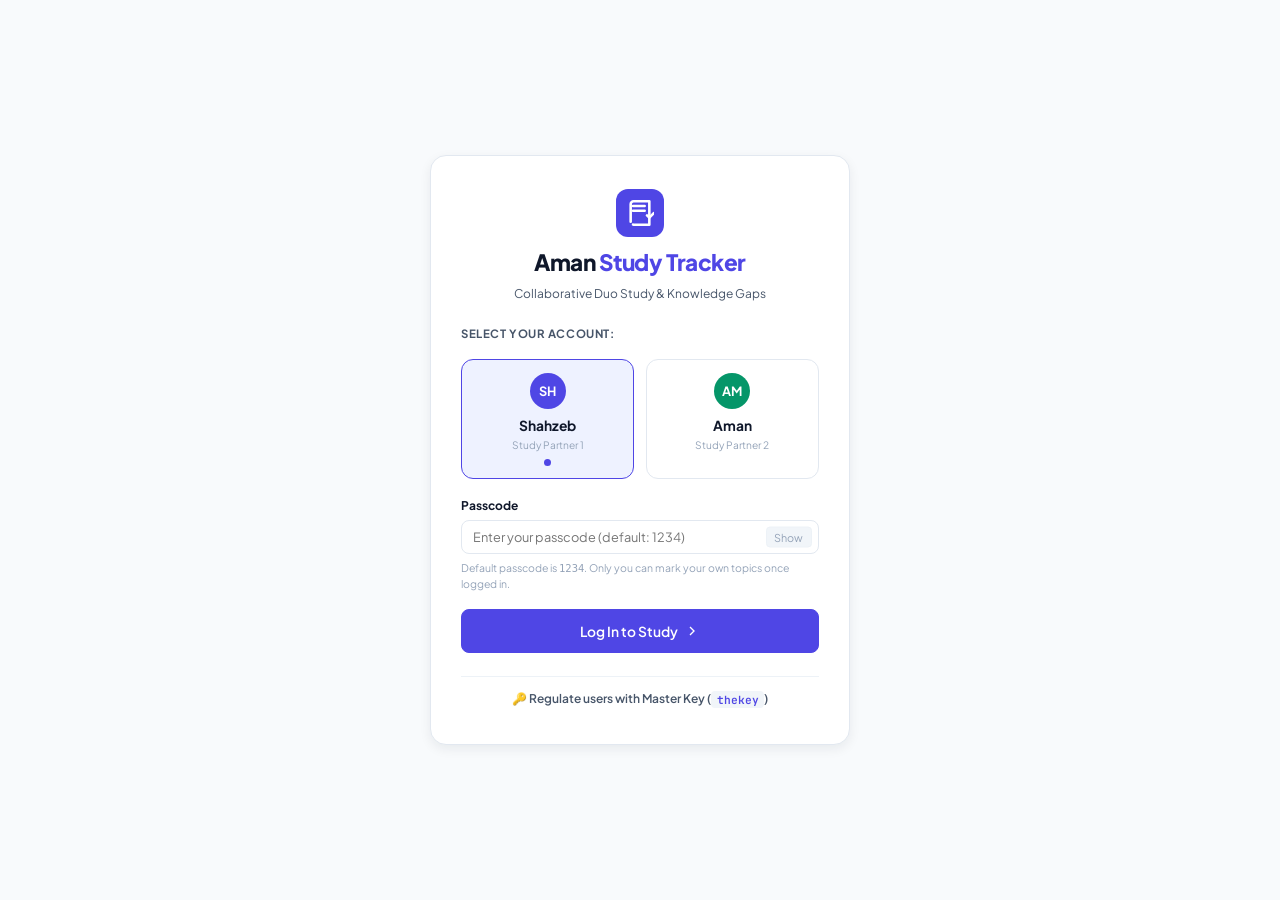
==== commit 96fcad59: "feat: centralize settings into settings tab, reposition compact add chapter button, and place knowle" ====
--- a/index.html
+++ b/index.html
@@ -117,7 +117,7 @@
         </div>
       </div>
 
-      <!-- Header Action Controls -->
+      <!-- Header Action Controls (Minimalist & Clean) -->
       <div class="header-right">
         <!-- Upstash Cloud Status -->
         <button type="button" class="btn btn-secondary btn-icon-text cloud-status-btn" id="btnOpenUpstashModal" title="Live Upstash Redis cloud sync">
@@ -128,33 +128,13 @@
           <span id="cloudStatusLabel">Upstash Cloud</span>
         </button>
 
-        <!-- Master Key Admin -->
-        <button type="button" class="btn btn-secondary btn-icon-text" id="btnOpenMasterKeyModal" title="Regulate users with Master Key (thekey)">
+        <!-- Main Settings Button -->
+        <button type="button" class="btn btn-secondary btn-icon-text" id="btnOpenSettingsModal" title="Open Settings (Cloud, Master Key, CSV Import, Account)">
           <svg width="15" height="15" viewBox="0 0 24 24" fill="none" stroke="currentColor" stroke-width="2" stroke-linecap="round" stroke-linejoin="round">
-            <circle cx="7.5" cy="15.5" r="5.5"></circle>
-            <path d="m21 2-9.6 9.6"></path>
-            <path d="m15.5 7.5 3 3"></path>
+            <circle cx="12" cy="12" r="3"></circle>
+            <path d="M19.4 15a1.65 1.65 0 0 0 .33 1.82l.06.06a2 2 0 0 1 0 2.83 2 2 0 0 1-2.83 0l-.06-.06a1.65 1.65 0 0 0-1.82-.33 1.65 1.65 0 0 0-1 1.51V21a2 2 0 0 1-2 2 2 2 0 0 1-2-2v-.09A1.65 1.65 0 0 0 9 19.4a1.65 1.65 0 0 0-1.82.33l-.06.06a2 2 0 0 1-2.83 0 2 2 0 0 1 0-2.83l.06-.06a1.65 1.65 0 0 0 .33-1.82 1.65 1.65 0 0 0-1.51-1H3a2 2 0 0 1-2-2 2 2 0 0 1 2-2h.09A1.65 1.65 0 0 0 4.6 9a1.65 1.65 0 0 0-.33-1.82l-.06-.06a2 2 0 0 1 0-2.83 2 2 0 0 1 2.83 0l.06.06a1.65 1.65 0 0 0 1.82.33H9a1.65 1.65 0 0 0 1-1.51V3a2 2 0 0 1 2-2 2 2 0 0 1 2 2v.09a1.65 1.65 0 0 0 1 1.51 1.65 1.65 0 0 0 1.82-.33l.06-.06a2 2 0 0 1 2.83 0 2 2 0 0 1 0 2.83l-.06.06a1.65 1.65 0 0 0-.33 1.82V9a1.65 1.65 0 0 0 1.51 1H21a2 2 0 0 1 2 2 2 2 0 0 1-2 2h-.09a1.65 1.65 0 0 0-1.51 1z"></path>
           </svg>
-          <span>Master Key</span>
-        </button>
-
-        <!-- Log Out -->
-        <button type="button" class="btn btn-ghost btn-icon-text" id="btnLogout" title="Log out to switch user">
-          <svg width="15" height="15" viewBox="0 0 24 24" fill="none" stroke="currentColor" stroke-width="2" stroke-linecap="round" stroke-linejoin="round">
-            <path d="M9 21H5a2 2 0 0 1-2-2V5a2 2 0 0 1 2-2h4"></path>
-            <polyline points="16 17 21 12 16 7"></polyline>
-            <line x1="21" y1="12" x2="9" y2="12"></line>
-          </svg>
-          <span>Log Out</span>
-        </button>
-
-        <!-- New Chapter -->
-        <button type="button" class="btn btn-primary btn-icon-text" id="btnOpenAddChapter">
-          <svg width="16" height="16" viewBox="0 0 24 24" fill="none" stroke="currentColor" stroke-width="2.4" stroke-linecap="round" stroke-linejoin="round">
-            <line x1="12" y1="5" x2="12" y2="19"></line>
-            <line x1="5" y1="12" x2="19" y2="12"></line>
-          </svg>
-          <span>New Chapter</span>
+          <span>Settings</span>
         </button>
       </div>
     </header>
@@ -166,7 +146,7 @@
       <section class="dashboard-section" aria-label="Peer Study Comparison Overview">
         <div class="stats-grid">
           
-          <!-- Primary User Stats Card -->
+          <!-- 1. Primary User Stats Card (Shahzeb) -->
           <div class="stat-card user-stat-card">
             <div class="stat-header">
               <div class="avatar-with-ring user-ring">
@@ -197,7 +177,38 @@
             </div>
           </div>
 
-          <!-- Peer Gap & Synergy Card -->
+          <!-- 2. Partner Stats Card (Aman) -->
+          <div class="stat-card friend-stat-card">
+            <div class="stat-header">
+              <div class="avatar-with-ring friend-ring">
+                <span class="stat-avatar friend-avatar" id="dashAvatarFriend">AM</span>
+              </div>
+              <div class="stat-title-wrap">
+                <span class="stat-owner-tag" id="dashTagFriend">Partner</span>
+                <h2 class="stat-owner-name" id="dashNameFriend">Aman</h2>
+              </div>
+              <div class="stat-badge friend-badge" id="dashPercentFriendBadge">0%</div>
+            </div>
+
+            <div class="progress-bar-container">
+              <div class="progress-bar-track">
+                <div class="progress-bar-fill fill-friend" id="dashProgressBarFriend" style="width: 0%"></div>
+              </div>
+            </div>
+
+            <div class="stat-footer">
+              <div class="stat-metric">
+                <span class="metric-num" id="dashCountFriend">0 / 0</span>
+                <span class="metric-label">Topics Understood</span>
+              </div>
+              <div class="stat-metric align-right">
+                <span class="metric-num tag-friend-lead" id="dashFriendLead">+0</span>
+                <span class="metric-label">Topics Ahead</span>
+              </div>
+            </div>
+          </div>
+
+          <!-- 3. Peer Gap & Synergy Card (After Shahzeb and Aman!) -->
           <div class="stat-card gap-stat-card">
             <div class="gap-card-header">
               <div class="gap-icon">
@@ -242,37 +253,6 @@
                   <span class="gap-name">Both Understood</span>
                 </div>
                 <span class="gap-action-hint">In Sync ✨</span>
-              </div>
-            </div>
-          </div>
-
-          <!-- Partner Stats Card -->
-          <div class="stat-card friend-stat-card">
-            <div class="stat-header">
-              <div class="avatar-with-ring friend-ring">
-                <span class="stat-avatar friend-avatar" id="dashAvatarFriend">AM</span>
-              </div>
-              <div class="stat-title-wrap">
-                <span class="stat-owner-tag" id="dashTagFriend">Partner</span>
-                <h2 class="stat-owner-name" id="dashNameFriend">Aman</h2>
-              </div>
-              <div class="stat-badge friend-badge" id="dashPercentFriendBadge">0%</div>
-            </div>
-
-            <div class="progress-bar-container">
-              <div class="progress-bar-track">
-                <div class="progress-bar-fill fill-friend" id="dashProgressBarFriend" style="width: 0%"></div>
-              </div>
-            </div>
-
-            <div class="stat-footer">
-              <div class="stat-metric">
-                <span class="metric-num" id="dashCountFriend">0 / 0</span>
-                <span class="metric-label">Topics Understood</span>
-              </div>
-              <div class="stat-metric align-right">
-                <span class="metric-num tag-friend-lead" id="dashFriendLead">+0</span>
-                <span class="metric-label">Topics Ahead</span>
               </div>
             </div>
           </div>
@@ -319,6 +299,14 @@
         </div>
 
         <div class="toolbar-actions">
+          <!-- Compact Add Chapter Button for Mobile & Desktop -->
+          <button type="button" class="btn btn-primary btn-sm btn-icon-text" id="btnOpenAddChapter" title="Create a new chapter">
+            <svg width="14" height="14" viewBox="0 0 24 24" fill="none" stroke="currentColor" stroke-width="2.4" stroke-linecap="round" stroke-linejoin="round">
+              <line x1="12" y1="5" x2="12" y2="19"></line>
+              <line x1="5" y1="12" x2="19" y2="12"></line>
+            </svg>
+            <span>+ Chapter</span>
+          </button>
           <button type="button" class="btn btn-ghost btn-sm" id="btnToggleAllChapters" title="Expand or collapse all chapters">
             <span id="btnToggleAllText">Collapse All</span>
           </button>
@@ -346,6 +334,7 @@
         <p class="empty-desc">Start building your syllabus together by adding your first chapter and topics.</p>
         <div class="empty-actions">
           <button type="button" class="btn btn-primary" id="btnEmptyAddChapter">+ Add Your First Chapter</button>
+          <button type="button" class="btn btn-secondary" id="btnEmptyImportCSV">📥 Import Syllabus (CSV)</button>
         </div>
       </div>
 
@@ -472,201 +461,308 @@
     </div>
   </div>
 
-  <!-- Modal 3: Master Key Admin & User Regulation -->
-  <div class="modal-overlay hidden" id="modalMasterKeyAdmin" role="dialog" aria-modal="true" aria-labelledby="modalMasterKeyTitle">
-    <div class="modal-card">
+  <!-- Modal 3: Settings Hub (Cloud Sync, Master Key Regulator, Bulk CSV Import, Account) -->
+  <div class="modal-overlay hidden" id="modalSettings" role="dialog" aria-modal="true" aria-labelledby="modalSettingsTitle">
+    <div class="modal-card modal-large settings-hub-card">
       <div class="modal-header">
         <div class="modal-title-with-badge">
-          <span class="badge-tag">Master Key Security</span>
-          <h3 class="modal-title" id="modalMasterKeyTitle">Regulate Users & Keys</h3>
-        </div>
-        <button type="button" class="btn-close-modal" id="btnCloseModalMasterKey" aria-label="Close dialog">&times;</button>
-      </div>
-
-      <!-- Verification Step (if not yet unlocked) -->
-      <form id="formVerifyMasterKey" class="modal-form">
-        <p class="modal-subtitle">Enter the Master Key (<code>thekey</code>) to add users, change names, or update passcodes.</p>
-        <div class="form-group">
-          <label for="inputMasterKeyVerify">Master Key <span class="required">*</span></label>
-          <div class="password-input-wrap">
-            <input type="password" id="inputMasterKeyVerify" placeholder="Enter master key (default: thekey)" required autocomplete="off">
-            <button type="button" class="btn-toggle-token" id="btnToggleMasterVerifyKey">Show</button>
-          </div>
-        </div>
-        <div class="modal-footer">
-          <button type="button" class="btn btn-secondary" id="btnCancelMasterKeyVerify">Cancel</button>
-          <button type="submit" class="btn btn-primary">Unlock Panel</button>
-        </div>
-      </form>
-
-      <!-- Panel Once Master Key is Unlocked -->
-      <div id="masterKeyAdminPanel" class="hidden">
-        <form id="formSaveUsersAdmin" class="modal-form">
-          <p class="modal-subtitle">Configure the two study partners. Each user gets their own login passcode so they can only check their own progress.</p>
-          
-          <!-- User 1 Config -->
-          <div class="profile-edit-card user-edit-box">
-            <div class="profile-header-sm">
-              <span class="persona-avatar user-avatar" id="adminAvatarUser">SH</span>
-              <h4>User 1 (Primary / You)</h4>
-            </div>
+          <span class="badge-tag">Preferences & Tools</span>
+          <h3 class="modal-title" id="modalSettingsTitle">Settings</h3>
+        </div>
+        <button type="button" class="btn-close-modal" id="btnCloseModalSettings" aria-label="Close dialog">&times;</button>
+      </div>
+
+      <!-- Settings Hub Navigation Tabs -->
+      <div class="settings-tabs-nav" role="tablist">
+        <button type="button" class="settings-tab-btn active" id="settingsTabCloud" data-target="settingsPanelCloud" role="tab" aria-selected="true">
+          <span>⚡ Cloud Sync</span>
+        </button>
+        <button type="button" class="settings-tab-btn" id="settingsTabMaster" data-target="settingsPanelMaster" role="tab" aria-selected="false">
+          <span>🔑 Master Key</span>
+        </button>
+        <button type="button" class="settings-tab-btn" id="settingsTabCsv" data-target="settingsPanelCsv" role="tab" aria-selected="false">
+          <span>📥 Import CSV</span>
+        </button>
+        <button type="button" class="settings-tab-btn" id="settingsTabAccount" data-target="settingsPanelAccount" role="tab" aria-selected="false">
+          <span>👤 Account</span>
+        </button>
+      </div>
+
+      <div class="settings-panels-container">
+        <!-- Panel 1: Upstash Cloud Sync -->
+        <div class="settings-panel active" id="settingsPanelCloud" role="tabpanel">
+          <!-- Live Connection Status Banner -->
+          <div class="cloud-status-banner status-banner-disconnected" id="upstashStatusBanner">
+            <div class="banner-status-left">
+              <span class="status-pulse-dot" id="bannerStatusDot"></span>
+              <div>
+                <span class="banner-status-title" id="bannerStatusTitle">Cloud Sync Disconnected</span>
+                <span class="banner-status-sub" id="bannerStatusSub">Currently storing progress locally in your browser.</span>
+              </div>
+            </div>
+            <span class="banner-last-sync" id="bannerLastSyncText">—</span>
+          </div>
+
+          <form id="formUpstash" class="modal-form-inline">
+            <div class="form-group">
+              <label for="inputUpstashUrl">
+                <span>Upstash REST URL</span> <span class="required">*</span>
+              </label>
+              <input type="url" id="inputUpstashUrl" placeholder="https://flowing-zebra-12345.upstash.io" autocomplete="off" spellcheck="false" required>
+            </div>
+
+            <div class="form-group">
+              <label for="inputUpstashToken">
+                <span>Upstash REST Token</span> <span class="required">*</span>
+              </label>
+              <div class="password-input-wrap">
+                <input type="password" id="inputUpstashToken" placeholder="AXXXXXXXXXXXXX..." autocomplete="off" spellcheck="false" required>
+                <button type="button" class="btn-toggle-token" id="btnToggleTokenVisibility">Show</button>
+              </div>
+            </div>
+
             <div class="form-row">
               <div class="form-group flex-2">
-                <label for="adminInputUserName">Name</label>
-                <input type="text" id="adminInputUserName" value="Shahzeb" maxlength="25" required>
+                <label for="inputUpstashRoom">
+                  <span>Shared Room / Pair Key</span>
+                  <span class="label-hint">(Both you and your partner must use the same key)</span>
+                </label>
+                <input type="text" id="inputUpstashRoom" value="study-duo-room-1" placeholder="e.g. duo-dsa-track" maxlength="40">
               </div>
               <div class="form-group flex-1">
-                <label for="adminInputUserPin">Passcode</label>
-                <input type="text" id="adminInputUserPin" value="1234" maxlength="15" required>
-              </div>
-            </div>
-          </div>
-
-          <!-- User 2 Config -->
-          <div class="profile-edit-card friend-edit-box">
-            <div class="profile-header-sm">
-              <span class="persona-avatar friend-avatar" id="adminAvatarFriend">AM</span>
-              <h4>User 2 (Study Partner)</h4>
-            </div>
-            <div class="form-row">
-              <div class="form-group flex-2">
-                <label for="adminInputFriendName">Name</label>
-                <input type="text" id="adminInputFriendName" value="Aman" maxlength="25" required>
-              </div>
-              <div class="form-group flex-1">
-                <label for="adminInputFriendPin">Passcode</label>
-                <input type="text" id="adminInputFriendPin" value="1234" maxlength="15" required>
-              </div>
-            </div>
-          </div>
-
-          <!-- Master Key Configuration -->
-          <div class="form-group">
-            <label for="adminInputMasterKey">Update Master Key</label>
-            <input type="text" id="adminInputMasterKey" value="thekey" maxlength="30" required>
-            <span class="label-hint">Default is <code>thekey</code>. Used to open this admin regulator.</span>
-          </div>
-
-          <div class="modal-footer">
-            <button type="button" class="btn btn-secondary" id="btnCloseMasterAdmin">Close</button>
-            <button type="submit" class="btn btn-primary">Save & Apply Changes</button>
-          </div>
-        </form>
-      </div>
-    </div>
-  </div>
-
-  <!-- Modal 4: Upstash Redis Cloud Sync -->
-  <div class="modal-overlay hidden" id="modalUpstash" role="dialog" aria-modal="true" aria-labelledby="modalUpstashTitle">
-    <div class="modal-card modal-large">
-      <div class="modal-header">
-        <div class="upstash-modal-title-wrap">
-          <div class="upstash-brand-row">
-            <span class="upstash-logo-badge">⚡ Upstash Redis</span>
-            <span class="badge-tag live-cloud-tag">Cloud Sync</span>
-          </div>
-          <h3 class="modal-title" id="modalUpstashTitle">Live Remote Sync Setup</h3>
-        </div>
-        <button type="button" class="btn-close-modal" id="btnCloseModalUpstash" aria-label="Close dialog">&times;</button>
-      </div>
-
-      <div class="upstash-modal-body">
-        
-        <!-- Live Connection Status Banner -->
-        <div class="cloud-status-banner status-banner-disconnected" id="upstashStatusBanner">
-          <div class="banner-status-left">
-            <span class="status-pulse-dot" id="bannerStatusDot"></span>
-            <div>
-              <span class="banner-status-title" id="bannerStatusTitle">Cloud Sync Disconnected</span>
-              <span class="banner-status-sub" id="bannerStatusSub">Currently storing progress locally in your browser.</span>
-            </div>
-          </div>
-          <span class="banner-last-sync" id="bannerLastSyncText">—</span>
-        </div>
-
-        <form id="formUpstash" class="modal-form-inline">
-          <div class="form-group">
-            <label for="inputUpstashUrl">
-              <span>Upstash REST URL</span> <span class="required">*</span>
-            </label>
-            <input type="url" id="inputUpstashUrl" placeholder="https://flowing-zebra-12345.upstash.io" autocomplete="off" spellcheck="false" required>
-          </div>
-
-          <div class="form-group">
-            <label for="inputUpstashToken">
-              <span>Upstash REST Token</span> <span class="required">*</span>
-            </label>
-            <div class="password-input-wrap">
-              <input type="password" id="inputUpstashToken" placeholder="AXXXXXXXXXXXXX..." autocomplete="off" spellcheck="false" required>
-              <button type="button" class="btn-toggle-token" id="btnToggleTokenVisibility">Show</button>
-            </div>
-          </div>
-
-          <div class="form-row">
-            <div class="form-group flex-2">
-              <label for="inputUpstashRoom">
-                <span>Shared Room / Pair Key</span>
-                <span class="label-hint">(Both you and your partner must use the same key)</span>
+                <label for="selectSyncInterval">Auto-Poll Rate</label>
+                <select id="selectSyncInterval">
+                  <option value="5000">Every 5 seconds</option>
+                  <option value="10000" selected>Every 10 seconds</option>
+                  <option value="30000">Every 30 seconds</option>
+                  <option value="manual">Manual only</option>
+                </select>
+              </div>
+            </div>
+
+            <div class="sync-toggles-box">
+              <label class="custom-checkbox">
+                <input type="checkbox" id="checkUpstashAutoSync" checked>
+                <span class="checkmark user-check"></span>
+                <span class="check-label"><strong>Real-time push:</strong> Automatically save to Upstash whenever I mark or edit a topic</span>
               </label>
-              <input type="text" id="inputUpstashRoom" value="study-duo-room-1" placeholder="e.g. duo-dsa-track" maxlength="40">
-            </div>
-            <div class="form-group flex-1">
-              <label for="selectSyncInterval">Auto-Poll Rate</label>
-              <select id="selectSyncInterval">
-                <option value="5000">Every 5 seconds</option>
-                <option value="10000" selected>Every 10 seconds</option>
-                <option value="30000">Every 30 seconds</option>
-                <option value="manual">Manual only</option>
-              </select>
-            </div>
-          </div>
-
-          <div class="sync-toggles-box">
-            <label class="custom-checkbox">
-              <input type="checkbox" id="checkUpstashAutoSync" checked>
-              <span class="checkmark user-check"></span>
-              <span class="check-label"><strong>Real-time push:</strong> Automatically save to Upstash whenever I mark or edit a topic</span>
-            </label>
-          </div>
-
-          <div class="upstash-actions-grid">
-            <button type="submit" class="btn btn-primary" id="btnConnectUpstash">
-              <span>⚡ Connect & Sync</span>
-            </button>
-            <button type="button" class="btn btn-secondary" id="btnPushToUpstash" title="Force overwrite cloud with your local state">
-              <span>⬆️ Push Local to Cloud</span>
-            </button>
-            <button type="button" class="btn btn-secondary" id="btnPullFromUpstash" title="Fetch latest from cloud">
-              <span>⬇️ Pull from Cloud</span>
-            </button>
-            <button type="button" class="btn btn-secondary" id="btnCopyFriendCloudInvite" title="Copy an invite link with this room & credentials for your partner">
-              <span>🔗 Copy Partner Invite Link</span>
-            </button>
-            <button type="button" class="btn btn-ghost text-danger" id="btnDisconnectUpstash">
-              <span>Disconnect</span>
-            </button>
-          </div>
-        </form>
-
-        <details class="upstash-guide-accordion">
-          <summary class="guide-summary">
-            <span>ℹ️ How to get your free Upstash Redis credentials</span>
-            <svg width="16" height="16" viewBox="0 0 24 24" fill="none" stroke="currentColor" stroke-width="2"><polyline points="6 9 12 15 18 9"></polyline></svg>
-          </summary>
-          <div class="guide-content">
-            <ol>
-              <li>Create a free account at <a href="https://console.upstash.com" target="_blank" rel="noopener noreferrer">console.upstash.com</a>.</li>
-              <li>Click <strong>"Create Database"</strong>, choose Redis, pick the region closest to you, and click <strong>Create</strong>.</li>
-              <li>Scroll down to the <strong>"REST API"</strong> section on your database dashboard.</li>
-              <li>Click on the <strong>JavaScript / Fetch</strong> tab.</li>
-              <li>Copy the <code>UPSTASH_REDIS_REST_URL</code> and <code>UPSTASH_REDIS_REST_TOKEN</code>.</li>
-            </ol>
-          </div>
-        </details>
-
-      </div>
-      <div class="modal-footer">
-        <button type="button" class="btn btn-secondary" id="btnCloseUpstash">Close</button>
+            </div>
+
+            <div class="upstash-actions-grid">
+              <button type="submit" class="btn btn-primary" id="btnConnectUpstash">
+                <span>⚡ Connect & Sync</span>
+              </button>
+              <button type="button" class="btn btn-secondary" id="btnPushToUpstash" title="Force overwrite cloud with your local state">
+                <span>⬆️ Push Local to Cloud</span>
+              </button>
+              <button type="button" class="btn btn-secondary" id="btnPullFromUpstash" title="Fetch latest from cloud">
+                <span>⬇️ Pull from Cloud</span>
+              </button>
+              <button type="button" class="btn btn-secondary" id="btnCopyFriendCloudInvite" title="Copy an invite link with this room & credentials for your partner">
+                <span>🔗 Copy Partner Invite Link</span>
+              </button>
+              <button type="button" class="btn btn-ghost text-danger" id="btnDisconnectUpstash">
+                <span>Disconnect</span>
+              </button>
+            </div>
+          </form>
+
+          <details class="upstash-guide-accordion">
+            <summary class="guide-summary">
+              <span>ℹ️ How to get your free Upstash Redis credentials</span>
+              <svg width="16" height="16" viewBox="0 0 24 24" fill="none" stroke="currentColor" stroke-width="2"><polyline points="6 9 12 15 18 9"></polyline></svg>
+            </summary>
+            <div class="guide-content">
+              <ol>
+                <li>Create a free account at <a href="https://console.upstash.com" target="_blank" rel="noopener noreferrer">console.upstash.com</a>.</li>
+                <li>Click <strong>"Create Database"</strong>, choose Redis, pick the region closest to you, and click <strong>Create</strong>.</li>
+                <li>Scroll down to the <strong>"REST API"</strong> section on your database dashboard.</li>
+                <li>Click on the <strong>JavaScript / Fetch</strong> tab.</li>
+                <li>Copy the <code>UPSTASH_REDIS_REST_URL</code> and <code>UPSTASH_REDIS_REST_TOKEN</code>.</li>
+              </ol>
+            </div>
+          </details>
+          <div class="modal-footer" style="margin-top: 1.25rem;">
+            <button type="button" class="btn btn-secondary" id="btnCloseUpstash">Close</button>
+          </div>
+        </div>
+
+        <!-- Panel 2: Master Key Regulator -->
+        <div class="settings-panel hidden" id="settingsPanelMaster" role="tabpanel">
+          <!-- Verification Step (if not yet unlocked) -->
+          <form id="formVerifyMasterKey" class="modal-form">
+            <p class="modal-subtitle">Enter the Master Key (<code>thekey</code>) to add users, change names, or update passcodes.</p>
+            <div class="form-group">
+              <label for="inputMasterKeyVerify">Master Key <span class="required">*</span></label>
+              <div class="password-input-wrap">
+                <input type="password" id="inputMasterKeyVerify" placeholder="Enter master key (default: thekey)" required autocomplete="off">
+                <button type="button" class="btn-toggle-token" id="btnToggleMasterVerifyKey">Show</button>
+              </div>
+            </div>
+            <div class="modal-footer">
+              <button type="button" class="btn btn-secondary" id="btnCancelMasterKeyVerify">Cancel</button>
+              <button type="submit" class="btn btn-primary">Unlock Panel</button>
+            </div>
+          </form>
+
+          <!-- Panel Once Master Key is Unlocked -->
+          <div id="masterKeyAdminPanel" class="hidden">
+            <form id="formSaveUsersAdmin" class="modal-form">
+              <p class="modal-subtitle">Configure the two study partners. Each user gets their own login passcode so they can only check their own progress.</p>
+              
+              <!-- User 1 Config -->
+              <div class="profile-edit-card user-edit-box">
+                <div class="profile-header-sm">
+                  <span class="persona-avatar user-avatar" id="adminAvatarUser">SH</span>
+                  <h4>User 1 (Primary / You)</h4>
+                </div>
+                <div class="form-row">
+                  <div class="form-group flex-2">
+                    <label for="adminInputUserName">Name</label>
+                    <input type="text" id="adminInputUserName" value="Shahzeb" maxlength="25" required>
+                  </div>
+                  <div class="form-group flex-1">
+                    <label for="adminInputUserPin">Passcode</label>
+                    <input type="text" id="adminInputUserPin" value="1234" maxlength="15" required>
+                  </div>
+                </div>
+              </div>
+
+              <!-- User 2 Config -->
+              <div class="profile-edit-card friend-edit-box">
+                <div class="profile-header-sm">
+                  <span class="persona-avatar friend-avatar" id="adminAvatarFriend">AM</span>
+                  <h4>User 2 (Study Partner)</h4>
+                </div>
+                <div class="form-row">
+                  <div class="form-group flex-2">
+                    <label for="adminInputFriendName">Name</label>
+                    <input type="text" id="adminInputFriendName" value="Aman" maxlength="25" required>
+                  </div>
+                  <div class="form-group flex-1">
+                    <label for="adminInputFriendPin">Passcode</label>
+                    <input type="text" id="adminInputFriendPin" value="1234" maxlength="15" required>
+                  </div>
+                </div>
+              </div>
+
+              <!-- Master Key Configuration -->
+              <div class="form-group">
+                <label for="adminInputMasterKey">Update Master Key</label>
+                <input type="text" id="adminInputMasterKey" value="thekey" maxlength="30" required>
+                <span class="label-hint">Default is <code>thekey</code>. Used to open this admin regulator.</span>
+              </div>
+
+              <div class="modal-footer">
+                <button type="button" class="btn btn-secondary" id="btnCloseMasterAdmin">Close</button>
+                <button type="submit" class="btn btn-primary">Save & Apply Changes</button>
+              </div>
+            </form>
+          </div>
+        </div>
+
+        <!-- Panel 3: Bulk CSV Syllabus Import -->
+        <div class="settings-panel hidden" id="settingsPanelCsv" role="tabpanel">
+          <div class="modal-form">
+            <p class="modal-subtitle">
+              Add your entire syllabus at once instead of adding topics one by one! Upload a <code>.csv</code> file or paste CSV text directly.
+            </p>
+
+            <!-- CSV File Upload & Template Download -->
+            <div class="csv-upload-zone" id="csvDropZone">
+              <svg width="32" height="32" viewBox="0 0 24 24" fill="none" stroke="currentColor" stroke-width="2" stroke-linecap="round" stroke-linejoin="round">
+                <path d="M21 15v4a2 2 0 0 1-2 2H5a2 2 0 0 1-2-2v-4"></path>
+                <polyline points="7 10 12 15 17 10"></polyline>
+                <line x1="12" y1="15" x2="12" y2="3"></line>
+              </svg>
+              <span class="csv-zone-title">Tap to select CSV file</span>
+              <span class="csv-zone-sub">Supports Excel / Google Sheets exported .csv</span>
+              <input type="file" id="fileCsvInput" accept=".csv,.txt" class="hidden">
+            </div>
+
+            <div class="csv-template-row">
+              <button type="button" class="btn btn-ghost btn-sm" id="btnDownloadCsvTemplate">
+                <span>📥 Download Sample CSV Template</span>
+              </button>
+              <button type="button" class="btn btn-ghost btn-sm" id="btnFillSampleCsv">
+                <span>📝 Paste Sample Data</span>
+              </button>
+            </div>
+
+            <!-- Direct CSV Text Paste Area -->
+            <div class="form-group">
+              <label for="textCsvInput">
+                <span>Or Paste CSV Text Directly:</span>
+              </label>
+              <textarea id="textCsvInput" rows="5" placeholder="Chapter,Topic,Difficulty,EstHours,Notes
+Dynamic Programming,0/1 Knapsack,Medium,3,Standard 2D DP
+Dynamic Programming,Longest Common Subsequence,Medium,2.5,Matrix transition
+Graph Theory,Breadth First Search,Easy,1.5,Queue traversal
+Graph Theory,Dijkstra Algorithm,Hard,3,Priority Queue"></textarea>
+              <span class="label-hint">Columns supported: <code>Chapter, Topic, Difficulty, EstHours, Notes</code> (Only <code>Chapter, Topic</code> are required).</span>
+            </div>
+
+            <!-- Import Mode Toggle -->
+            <div class="import-options-card">
+              <span class="sub-label">Import Mode:</span>
+              <div class="radio-pill-group">
+                <label class="custom-radio">
+                  <input type="radio" name="csvImportMode" value="append" checked>
+                  <span>Append to existing chapters</span>
+                </label>
+                <label class="custom-radio">
+                  <input type="radio" name="csvImportMode" value="replace">
+                  <span class="text-danger">Replace all existing chapters</span>
+                </label>
+              </div>
+            </div>
+
+            <!-- Preview Count Badge -->
+            <div class="csv-parsed-summary hidden" id="csvParsedSummary">
+              <span class="summary-icon">✅</span>
+              <span id="csvSummaryText">Parsed 0 chapters and 0 topics</span>
+            </div>
+
+            <div class="modal-footer" style="margin-top: 1.25rem;">
+              <button type="button" class="btn btn-secondary" id="btnCancelCSV">Cancel</button>
+              <button type="button" class="btn btn-primary" id="btnExecuteCsvImport">
+                <span>Import All Topics</span>
+              </button>
+            </div>
+          </div>
+        </div>
+
+        <!-- Panel 4: Account & Switch User -->
+        <div class="settings-panel hidden" id="settingsPanelAccount" role="tabpanel">
+          <div class="modal-form">
+            <p class="modal-subtitle">Manage your active session and study identity.</p>
+
+            <div class="account-session-card">
+              <div class="account-session-header">
+                <span class="persona-avatar user-avatar" id="settingsAccountUserAvatar">SH</span>
+                <div>
+                  <h4 id="settingsAccountUserName">Logged In User</h4>
+                  <span class="account-badge">Active Session</span>
+                </div>
+              </div>
+              <p class="account-notice-text">
+                🔒 <strong>Restricted Marking:</strong> You can only mark completion for your own topics. Your study partner must log in to their account to mark theirs.
+              </p>
+            </div>
+
+            <div class="modal-footer" style="margin-top: 1.5rem; justify-content: flex-start;">
+              <button type="button" class="btn btn-danger btn-icon-text" id="btnLogout" title="Log out to switch user">
+                <svg width="15" height="15" viewBox="0 0 24 24" fill="none" stroke="currentColor" stroke-width="2" stroke-linecap="round" stroke-linejoin="round">
+                  <path d="M9 21H5a2 2 0 0 1-2-2V5a2 2 0 0 1 2-2h4"></path>
+                  <polyline points="16 17 21 12 16 7"></polyline>
+                  <line x1="21" y1="12" x2="9" y2="12"></line>
+                </svg>
+                <span>Switch User / Log Out</span>
+              </button>
+            </div>
+          </div>
+        </div>
+
       </div>
     </div>
   </div>
--- a/styles.css
+++ b/styles.css
@@ -318,7 +318,7 @@
 
 .stats-grid {
   display: grid;
-  grid-template-columns: 1fr 1.35fr 1fr;
+  grid-template-columns: 1fr 1fr;
   gap: 1rem;
 }
 
@@ -444,6 +444,7 @@
 
 /* Knowledge Gap Analyzer Card */
 .gap-stat-card {
+  grid-column: 1 / -1;
   background: var(--bg-card);
 }
 
@@ -478,9 +479,9 @@
 }
 
 .gap-breakdown-row {
-  display: flex;
-  flex-direction: column;
-  gap: 0.45rem;
+  display: grid;
+  grid-template-columns: repeat(3, 1fr);
+  gap: 0.75rem;
 }
 
 .gap-item {
@@ -1588,6 +1589,200 @@
 }
 .guide-content ol { padding-left: 1.1rem; }
 
+/* Bulk CSV Import Styles */
+.csv-upload-zone {
+  border: 2px dashed var(--border-light);
+  border-radius: var(--radius-md);
+  padding: 1.5rem 1rem;
+  display: flex;
+  flex-direction: column;
+  align-items: center;
+  justify-content: center;
+  gap: 0.45rem;
+  text-align: center;
+  cursor: pointer;
+  background: var(--bg-elevated);
+  transition: all var(--transition);
+}
+
+.csv-upload-zone:hover,
+.csv-upload-zone.dragover {
+  border-color: var(--user-color);
+  background: var(--user-bg);
+}
+
+.csv-upload-zone svg {
+  color: var(--user-color);
+  margin-bottom: 0.25rem;
+}
+
+.csv-zone-title {
+  font-weight: 700;
+  font-size: 0.92rem;
+  color: var(--text);
+}
+
+.csv-zone-sub {
+  font-size: 0.72rem;
+  color: var(--text-muted);
+}
+
+.csv-template-row {
+  display: flex;
+  align-items: center;
+  justify-content: space-between;
+  gap: 0.5rem;
+  flex-wrap: wrap;
+  margin: 0.75rem 0;
+}
+
+.import-options-card {
+  background: var(--bg-elevated);
+  border: 1px solid var(--border-light);
+  border-radius: var(--radius-sm);
+  padding: 0.75rem 1rem;
+  margin-top: 0.75rem;
+}
+
+.radio-pill-group {
+  display: flex;
+  gap: 1rem;
+  margin-top: 0.4rem;
+  flex-wrap: wrap;
+}
+
+.custom-radio {
+  display: inline-flex;
+  align-items: center;
+  gap: 0.45rem;
+  font-size: 0.82rem;
+  font-weight: 600;
+  cursor: pointer;
+}
+
+.csv-parsed-summary {
+  display: flex;
+  align-items: center;
+  gap: 0.6rem;
+  background: var(--success-bg);
+  border: 1px solid var(--success-border);
+  padding: 0.65rem 0.9rem;
+  border-radius: var(--radius-sm);
+  font-size: 0.84rem;
+  font-weight: 700;
+  color: var(--success);
+  margin-top: 0.85rem;
+}
+
+/* Settings Hub Modal Styling */
+.settings-hub-card {
+  max-width: 680px;
+  width: 95%;
+  max-height: 90vh;
+  display: flex;
+  flex-direction: column;
+}
+
+.settings-tabs-nav {
+  display: flex;
+  gap: 0.35rem;
+  background: var(--bg-elevated);
+  padding: 0.3rem;
+  border-radius: var(--radius-md);
+  margin: 1rem 1.25rem 0.25rem;
+  overflow-x: auto;
+  border: 1px solid var(--border-light);
+  scrollbar-width: none;
+}
+.settings-tabs-nav::-webkit-scrollbar { display: none; }
+
+.settings-tab-btn {
+  flex: 1;
+  min-width: 90px;
+  padding: 0.5rem 0.65rem;
+  font-size: 0.8rem;
+  font-weight: 600;
+  border: none;
+  background: transparent;
+  color: var(--text-muted);
+  border-radius: var(--radius-sm);
+  cursor: pointer;
+  transition: all var(--transition);
+  white-space: nowrap;
+  text-align: center;
+  display: inline-flex;
+  align-items: center;
+  justify-content: center;
+  gap: 0.3rem;
+}
+
+.settings-tab-btn:hover {
+  color: var(--text);
+  background: rgba(0, 0, 0, 0.03);
+}
+
+.settings-tab-btn.active {
+  background: var(--bg-card);
+  color: var(--text);
+  font-weight: 700;
+  box-shadow: var(--shadow-xs);
+}
+
+.settings-panels-container {
+  overflow-y: auto;
+  flex: 1;
+}
+
+.settings-panel {
+  display: none;
+  padding: 1.25rem;
+}
+
+.settings-panel.active {
+  display: block;
+  animation: fadeIn 0.18s ease;
+}
+
+.account-session-card {
+  background: var(--bg-elevated);
+  border: 1px solid var(--border-light);
+  border-radius: var(--radius-md);
+  padding: 1.15rem;
+  display: flex;
+  flex-direction: column;
+  gap: 0.75rem;
+}
+
+.account-session-header {
+  display: flex;
+  align-items: center;
+  gap: 0.85rem;
+}
+
+.account-session-header h4 {
+  font-size: 1.05rem;
+  font-weight: 800;
+  color: var(--text);
+  margin-bottom: 0.15rem;
+}
+
+.account-badge {
+  display: inline-block;
+  font-size: 0.68rem;
+  font-weight: 700;
+  color: var(--success);
+  background: var(--success-bg);
+  border: 1px solid var(--success-border);
+  padding: 0.15rem 0.45rem;
+  border-radius: var(--radius-full);
+}
+
+.account-notice-text {
+  font-size: 0.8rem;
+  color: var(--text-secondary);
+  line-height: 1.5;
+}
+
 /* Toast Notifications */
 .toast-container {
   position: fixed;
@@ -1660,20 +1855,80 @@
   }
 
   .header-right {
-    display: grid;
-    grid-template-columns: 1fr 1fr;
-    gap: 0.4rem;
+    display: flex;
+    align-items: center;
+    justify-content: flex-end;
+    gap: 0.45rem;
     width: 100%;
   }
 
   .header-right .btn {
-    min-height: var(--touch-target);
-    font-size: 0.8rem;
-    padding: 0.4rem 0.6rem;
-  }
-
-  #btnOpenAddChapter {
-    grid-column: span 2;
+    min-height: 36px;
+    font-size: 0.78rem;
+    padding: 0.35rem 0.65rem;
+  }
+
+  /* Bold Mobile Profiles & Stat Cards */
+  .stats-grid {
+    gap: 0.85rem;
+  }
+
+  .stat-card {
+    padding: 1.1rem;
+    border-radius: var(--radius-md);
+    box-shadow: var(--shadow-sm);
+  }
+
+  .user-stat-card {
+    border-left: 4px solid var(--user-color);
+    background: linear-gradient(180deg, rgba(99, 102, 241, 0.04) 0%, var(--bg-card) 100%);
+  }
+
+  .friend-stat-card {
+    border-left: 4px solid var(--friend-color);
+    background: linear-gradient(180deg, rgba(16, 185, 129, 0.04) 0%, var(--bg-card) 100%);
+  }
+
+  .avatar-with-ring {
+    width: 44px;
+    height: 44px;
+    border-width: 2px;
+  }
+
+  .avatar-with-ring .stat-avatar {
+    font-size: 0.92rem;
+    font-weight: 800;
+  }
+
+  .stat-owner-name {
+    font-size: 1.18rem;
+    font-weight: 800;
+    letter-spacing: -0.01em;
+  }
+
+  .stat-badge {
+    font-size: 0.92rem;
+    font-weight: 800;
+    padding: 0.3rem 0.7rem;
+  }
+
+  .progress-bar-track {
+    height: 9px;
+  }
+
+  .metric-num {
+    font-size: 1.08rem;
+    font-weight: 800;
+  }
+
+  .gap-breakdown-row {
+    grid-template-columns: 1fr;
+    gap: 0.5rem;
+  }
+
+  .gap-item {
+    padding: 0.75rem 0.85rem;
+    min-height: 48px;
   }
 
   /* Toolbar */
@@ -1704,7 +1959,24 @@
   }
 
   .toolbar-actions {
-    justify-content: flex-end;
+    display: flex;
+    align-items: center;
+    justify-content: space-between;
+    width: 100%;
+    gap: 0.5rem;
+  }
+
+  .toolbar-actions #btnOpenAddChapter {
+    font-size: 0.76rem;
+    min-height: 32px;
+    padding: 0.35rem 0.65rem;
+    flex-shrink: 0;
+  }
+
+  .toolbar-actions #btnToggleAllChapters {
+    font-size: 0.76rem;
+    min-height: 32px;
+    padding: 0.35rem 0.65rem;
   }
 
   /* Chapter Header on Mobile */
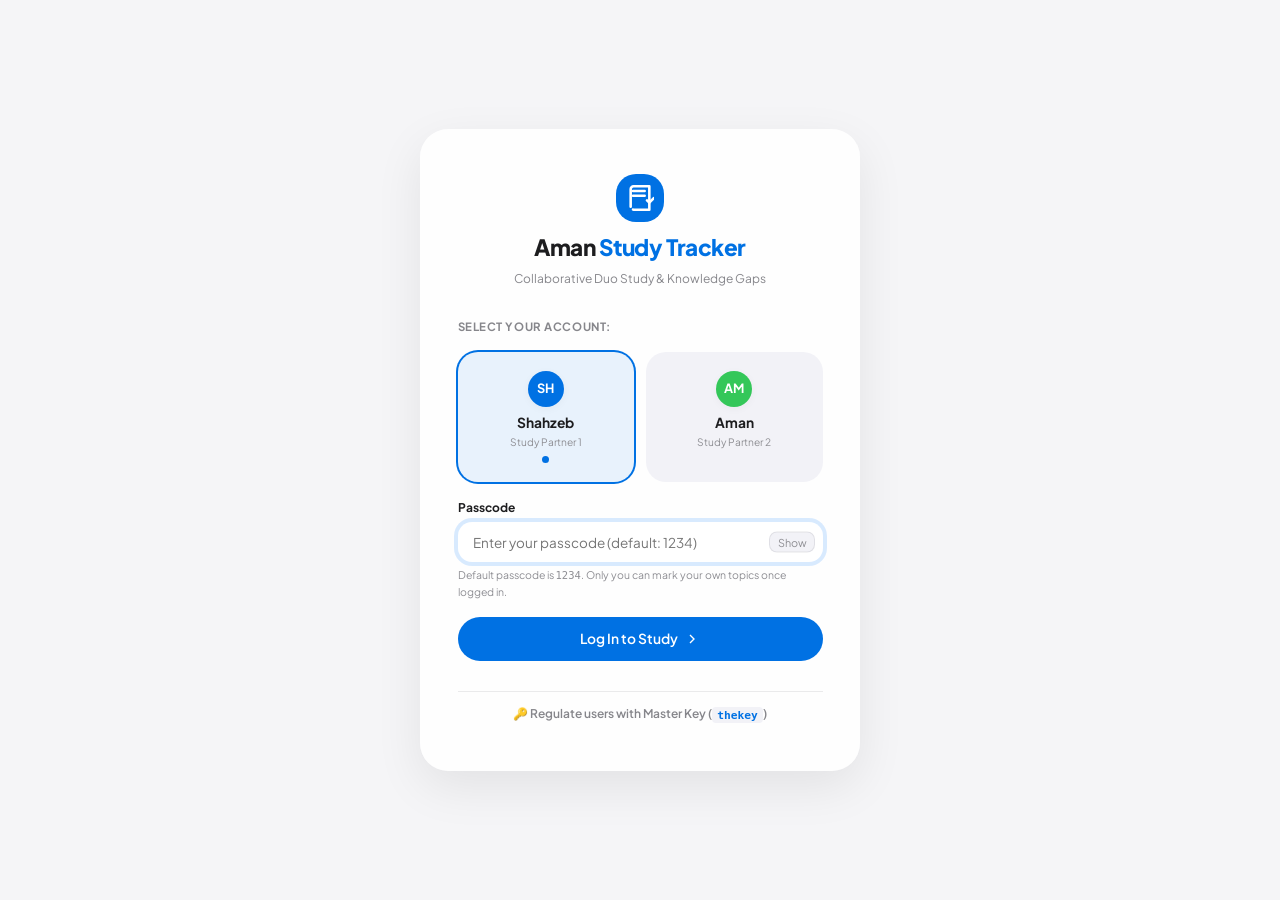
==== commit fa1d23c4: "commit by me" ====
--- a/index.html
+++ b/index.html
@@ -109,7 +109,7 @@
       </div>
 
       <!-- Center: Current Authenticated User -->
-      <div class="logged-user-bar" id="loggedUserBar" title="Active study account">
+      <div class="logged-user-bar" id="loggedUserBar" title="Active study account — tap to manage profile or change picture">
         <span class="persona-avatar" id="headerUserAvatar">SH</span>
         <div class="logged-user-meta">
           <span class="logged-user-title" id="headerUserName">Shahzeb (You)</span>
@@ -149,7 +149,7 @@
           <!-- 1. Primary User Stats Card (Shahzeb) -->
           <div class="stat-card user-stat-card">
             <div class="stat-header">
-              <div class="avatar-with-ring user-ring">
+              <div class="avatar-with-ring user-ring" title="Tap to change profile picture or manage account">
                 <span class="stat-avatar user-avatar" id="dashAvatarUser">SH</span>
               </div>
               <div class="stat-title-wrap">
@@ -299,13 +299,20 @@
         </div>
 
         <div class="toolbar-actions">
-          <!-- Compact Add Chapter Button for Mobile & Desktop -->
-          <button type="button" class="btn btn-primary btn-sm btn-icon-text" id="btnOpenAddChapter" title="Create a new chapter">
+          <button type="button" class="btn btn-primary btn-sm btn-icon-text" id="btnOpenAddItem" title="Add new study item">
             <svg width="14" height="14" viewBox="0 0 24 24" fill="none" stroke="currentColor" stroke-width="2.4" stroke-linecap="round" stroke-linejoin="round">
               <line x1="12" y1="5" x2="12" y2="19"></line>
               <line x1="5" y1="12" x2="19" y2="12"></line>
             </svg>
-            <span>+ Chapter</span>
+            <span>+ Add Item</span>
+          </button>
+          <button type="button" class="btn btn-secondary btn-sm btn-icon-text" id="btnOpenImportCSV" title="Import syllabus via CSV">
+            <svg width="14" height="14" viewBox="0 0 24 24" fill="none" stroke="currentColor" stroke-width="2" stroke-linecap="round" stroke-linejoin="round">
+              <path d="M21 15v4a2 2 0 0 1-2 2H5a2 2 0 0 1-2-2v-4"></path>
+              <polyline points="7 10 12 15 17 10"></polyline>
+              <line x1="12" y1="15" x2="12" y2="3"></line>
+            </svg>
+            <span>Import CSV</span>
           </button>
           <button type="button" class="btn btn-ghost btn-sm" id="btnToggleAllChapters" title="Expand or collapse all chapters">
             <span id="btnToggleAllText">Collapse All</span>
@@ -330,10 +337,10 @@
       <!-- Empty State -->
       <div class="empty-state hidden" id="emptyStateContainer">
         <div class="empty-illustration">📚</div>
-        <h3 class="empty-title">No chapters found</h3>
-        <p class="empty-desc">Start building your syllabus together by adding your first chapter and topics.</p>
+        <h3 class="empty-title">No items found</h3>
+        <p class="empty-desc">Start building your syllabus together by adding your first study item.</p>
         <div class="empty-actions">
-          <button type="button" class="btn btn-primary" id="btnEmptyAddChapter">+ Add Your First Chapter</button>
+          <button type="button" class="btn btn-primary" id="btnEmptyAddItem">+ Add Your First Item</button>
           <button type="button" class="btn btn-secondary" id="btnEmptyImportCSV">📥 Import Syllabus (CSV)</button>
         </div>
       </div>
@@ -354,90 +361,40 @@
 
   <!-- ==================== MODALS ==================== -->
 
-  <!-- Modal 1: Add / Edit Chapter -->
-  <div class="modal-overlay hidden" id="modalChapter" role="dialog" aria-modal="true" aria-labelledby="modalChapterTitle">
+  <!-- Modal 1: Add / Edit Item -->
+  <div class="modal-overlay hidden" id="modalItem" role="dialog" aria-modal="true" aria-labelledby="modalItemTitle">
     <div class="modal-card">
       <div class="modal-header">
-        <h3 class="modal-title" id="modalChapterTitle">Add New Chapter</h3>
-        <button type="button" class="btn-close-modal" id="btnCloseModalChapter" aria-label="Close dialog">&times;</button>
-      </div>
-      <form id="formChapter" class="modal-form">
-        <input type="hidden" id="inputChapterId">
+        <h3 class="modal-title" id="modalItemTitle">Add Study Item</h3>
+        <button type="button" class="btn-close-modal" id="btnCloseModalItem" aria-label="Close dialog">&times;</button>
+      </div>
+      <form id="formItem" class="modal-form">
+        <input type="hidden" id="inputItemId">
         
         <div class="form-group">
-          <label for="inputChapterTitle">Chapter Name <span class="required">*</span></label>
-          <input type="text" id="inputChapterTitle" placeholder="e.g. Dynamic Programming, Operating Systems" required maxlength="100">
+          <label for="inputItemSubject">Subject <span class="required">*</span></label>
+          <input type="text" id="inputItemSubject" placeholder="e.g. Mathematics, Core CS" required maxlength="100">
         </div>
 
         <div class="form-group">
-          <label for="inputChapterDescription">Description / Study Goal (Optional)</label>
-          <textarea id="inputChapterDescription" rows="2" placeholder="e.g. Master memoization and 2D grid problems"></textarea>
-        </div>
-
-        <div class="form-row">
-          <div class="form-group flex-1">
-            <label for="inputChapterCategory">Subject / Track</label>
-            <input type="text" id="inputChapterCategory" placeholder="e.g. Algorithms, Core CS">
-          </div>
-          <div class="form-group flex-1">
-            <label>Color Accent</label>
-            <div class="color-picker-row" id="chapterColorPicker">
-              <label class="color-radio"><input type="radio" name="chapterColor" value="indigo" checked><span class="color-swatch swatch-indigo"></span></label>
-              <label class="color-radio"><input type="radio" name="chapterColor" value="emerald"><span class="color-swatch swatch-emerald"></span></label>
-              <label class="color-radio"><input type="radio" name="chapterColor" value="amber"><span class="color-swatch swatch-amber"></span></label>
-              <label class="color-radio"><input type="radio" name="chapterColor" value="rose"><span class="color-swatch swatch-rose"></span></label>
-              <label class="color-radio"><input type="radio" name="chapterColor" value="cyan"><span class="color-swatch swatch-cyan"></span></label>
-              <label class="color-radio"><input type="radio" name="chapterColor" value="purple"><span class="color-swatch swatch-purple"></span></label>
-            </div>
-          </div>
-        </div>
-
-        <div class="modal-footer">
-          <button type="button" class="btn btn-secondary" id="btnCancelChapter">Cancel</button>
-          <button type="submit" class="btn btn-primary" id="btnSubmitChapter">Save Chapter</button>
-        </div>
-      </form>
-    </div>
-  </div>
-
-  <!-- Modal 2: Add / Edit Topic -->
-  <div class="modal-overlay hidden" id="modalTopic" role="dialog" aria-modal="true" aria-labelledby="modalTopicTitle">
-    <div class="modal-card">
-      <div class="modal-header">
-        <h3 class="modal-title" id="modalTopicTitle">Add Topic / Sub-Chapter</h3>
-        <button type="button" class="btn-close-modal" id="btnCloseModalTopic" aria-label="Close dialog">&times;</button>
-      </div>
-      <form id="formTopic" class="modal-form">
-        <input type="hidden" id="inputTopicId">
-        <input type="hidden" id="inputTopicChapterId">
-        
+          <label for="inputItemChapter">Chapter (Optional)</label>
+          <input type="text" id="inputItemChapter" placeholder="e.g. Dynamic Programming" maxlength="100">
+        </div>
+
         <div class="form-group">
-          <label>Target Chapter</label>
-          <div class="target-chapter-banner" id="modalTopicChapterName">Chapter Title</div>
+          <label for="inputItemTopic">Topic (Optional)</label>
+          <input type="text" id="inputItemTopic" placeholder="e.g. 0/1 Knapsack" maxlength="120">
         </div>
 
         <div class="form-group">
-          <label for="inputTopicTitle">Topic Name <span class="required">*</span></label>
-          <input type="text" id="inputTopicTitle" placeholder="e.g. 0/1 Knapsack, Binary Search on Answer" required maxlength="120">
-        </div>
-
-        <div class="form-group">
-          <label for="inputTopicNotes">Key Formula / Notes (Optional)</label>
-          <textarea id="inputTopicNotes" rows="2" placeholder="e.g. State equation: dp[i][w] = max(...)"></textarea>
-        </div>
-
-        <div class="form-row">
-          <div class="form-group flex-1">
-            <label for="selectTopicDifficulty">Difficulty Level</label>
-            <select id="selectTopicDifficulty">
-              <option value="Easy">Easy</option>
-              <option value="Medium" selected>Medium</option>
-              <option value="Hard">Hard</option>
-            </select>
-          </div>
-          <div class="form-group flex-1">
-            <label for="inputTopicEstTime">Est. Hours</label>
-            <input type="number" id="inputTopicEstTime" min="0.5" max="100" step="0.5" value="2">
+          <label>Subject Color</label>
+          <div class="color-picker-row" id="itemColorPicker">
+            <label class="color-radio"><input type="radio" name="itemColor" value="indigo" checked><span class="color-swatch swatch-indigo"></span></label>
+            <label class="color-radio"><input type="radio" name="itemColor" value="emerald"><span class="color-swatch swatch-emerald"></span></label>
+            <label class="color-radio"><input type="radio" name="itemColor" value="amber"><span class="color-swatch swatch-amber"></span></label>
+            <label class="color-radio"><input type="radio" name="itemColor" value="rose"><span class="color-swatch swatch-rose"></span></label>
+            <label class="color-radio"><input type="radio" name="itemColor" value="cyan"><span class="color-swatch swatch-cyan"></span></label>
+            <label class="color-radio"><input type="radio" name="itemColor" value="purple"><span class="color-swatch swatch-purple"></span></label>
           </div>
         </div>
 
@@ -447,15 +404,15 @@
             <label class="custom-checkbox">
               <input type="checkbox" id="checkInitialUserLearned">
               <span class="checkmark user-check"></span>
-              <span class="check-label"><span id="labelInitialSelf">I</span> understood this topic</span>
+              <span class="check-label"><span id="labelInitialSelf">I</span> understood this</span>
             </label>
           </div>
-          <span class="label-hint">Note: You can only set your own completion mark. Your partner must mark theirs.</span>
+          <span class="label-hint">Note: You can only set your own completion mark.</span>
         </div>
 
         <div class="modal-footer">
-          <button type="button" class="btn btn-secondary" id="btnCancelTopic">Cancel</button>
-          <button type="submit" class="btn btn-primary" id="btnSubmitTopic">Save Topic</button>
+          <button type="button" class="btn btn-secondary" id="btnCancelItem">Cancel</button>
+          <button type="submit" class="btn btn-primary" id="btnSubmitItem">Save Item</button>
         </div>
       </form>
     </div>
@@ -626,6 +583,10 @@
                     <input type="text" id="adminInputUserPin" value="1234" maxlength="15" required>
                   </div>
                 </div>
+                <div class="form-group">
+                  <label for="adminInputUserAvatarFile">Upload Profile Picture (Optional)</label>
+                  <input type="file" id="adminInputUserAvatarFile" accept="image/*">
+                </div>
               </div>
 
               <!-- User 2 Config -->
@@ -643,6 +604,10 @@
                     <label for="adminInputFriendPin">Passcode</label>
                     <input type="text" id="adminInputFriendPin" value="1234" maxlength="15" required>
                   </div>
+                </div>
+                <div class="form-group">
+                  <label for="adminInputFriendAvatarFile">Upload Profile Picture (Optional)</label>
+                  <input type="file" id="adminInputFriendAvatarFile" accept="image/*">
                 </div>
               </div>
 
@@ -689,17 +654,16 @@
               </button>
             </div>
 
-            <!-- Direct CSV Text Paste Area -->
             <div class="form-group">
               <label for="textCsvInput">
                 <span>Or Paste CSV Text Directly:</span>
               </label>
-              <textarea id="textCsvInput" rows="5" placeholder="Chapter,Topic,Difficulty,EstHours,Notes
-Dynamic Programming,0/1 Knapsack,Medium,3,Standard 2D DP
-Dynamic Programming,Longest Common Subsequence,Medium,2.5,Matrix transition
-Graph Theory,Breadth First Search,Easy,1.5,Queue traversal
-Graph Theory,Dijkstra Algorithm,Hard,3,Priority Queue"></textarea>
-              <span class="label-hint">Columns supported: <code>Chapter, Topic, Difficulty, EstHours, Notes</code> (Only <code>Chapter, Topic</code> are required).</span>
+              <textarea id="textCsvInput" rows="5" placeholder="Subject,Chapter,Topic
+Algorithms,Dynamic Programming,0/1 Knapsack
+Algorithms,Dynamic Programming,LCS
+Algorithms,Graph Theory,
+Mathematics,,"></textarea>
+              <span class="label-hint">Columns supported: <code>Subject, Chapter, Topic</code> (Only <code>Subject</code> is required).</span>
             </div>
 
             <!-- Import Mode Toggle -->
@@ -720,7 +684,7 @@
             <!-- Preview Count Badge -->
             <div class="csv-parsed-summary hidden" id="csvParsedSummary">
               <span class="summary-icon">✅</span>
-              <span id="csvSummaryText">Parsed 0 chapters and 0 topics</span>
+              <span id="csvSummaryText">Parsed 0 items</span>
             </div>
 
             <div class="modal-footer" style="margin-top: 1.25rem;">
@@ -748,6 +712,11 @@
               <p class="account-notice-text">
                 🔒 <strong>Restricted Marking:</strong> You can only mark completion for your own topics. Your study partner must log in to their account to mark theirs.
               </p>
+            </div>
+
+            <div class="form-group" style="margin-top: 1rem;">
+              <label for="quickAvatarUpload">Change Profile Picture</label>
+              <input type="file" id="quickAvatarUpload" accept="image/*">
             </div>
 
             <div class="modal-footer" style="margin-top: 1.5rem; justify-content: flex-start;">
--- a/styles.css
+++ b/styles.css
@@ -4,64 +4,66 @@
    =================================================================== */
 
 :root {
-  /* Core Canvas & Surfaces */
-  --bg: #f8fafc;
+  /* Apple/iOS Inspired Premium Light Theme */
+  --bg: #f5f5f7;
   --bg-card: #ffffff;
-  --bg-elevated: #f1f5f9;
-  --bg-hover: #f1f5f9;
-  --bg-input: #f8fafc;
-
-  /* Borders */
-  --border: #e2e8f0;
-  --border-light: #edf2f7;
-  --border-focus: #4f46e5;
-
-  /* Text & Readability */
-  --text: #0f172a;
-  --text-secondary: #475569;
-  --text-muted: #94a3b8;
-  --text-placeholder: #cbd5e1;
-
-  /* User 1: Shahzeb (Clean Indigo) */
-  --user-color: #4f46e5;
-  --user-bg: #eef2ff;
-  --user-border: #c7d2fe;
-  --user-text: #4338ca;
-
-  /* User 2: Aman (Vibrant Teal / Emerald) */
-  --friend-color: #059669;
-  --friend-bg: #ecfdf5;
-  --friend-border: #a7f3d0;
-  --friend-text: #047857;
-
-  /* Semantic Alerts */
-  --success: #10b981;
-  --success-bg: #ecfdf5;
-  --success-border: #a7f3d0;
-  --warning: #f59e0b;
-  --warning-bg: #fffbeb;
-  --warning-border: #fde68a;
-  --danger: #ef4444;
-  --danger-bg: #fef2f2;
-  --danger-border: #fecaca;
-
-  /* Radii */
-  --radius-xs: 4px;
-  --radius-sm: 8px;
-  --radius-md: 12px;
-  --radius-lg: 16px;
+  --bg-elevated: #f2f2f7;
+  --bg-hover: #e5e5ea;
+  --bg-input: #f2f2f7;
+
+  /* No harsh borders, just subtle separators */
+  --border: transparent;
+  --border-light: rgba(60, 60, 67, 0.1);
+  --border-focus: #007aff;
+
+  /* Typography */
+  --text: #1d1d1f;
+  --text-secondary: #86868b;
+  --text-muted: #8e8e93;
+  --text-placeholder: #aeaeb2;
+
+  /* User 1 (Apple Blue) */
+  --user-color: #0071e3;
+  --user-bg: #e8f2fc;
+  --user-border: #bfddfb;
+  --user-text: #0051a8;
+
+  /* User 2 (Apple Green) */
+  --friend-color: #34c759;
+  --friend-bg: #e6f8ea;
+  --friend-border: #bde9c7;
+  --friend-text: #248a3d;
+
+  /* Semantic */
+  --success: #34c759;
+  --success-bg: #e6f8ea;
+  --success-border: #bde9c7;
+  --warning: #ff9500;
+  --warning-bg: #fff4e5;
+  --warning-border: #ffe1b2;
+  --danger: #ff3b30;
+  --danger-bg: #ffebe9;
+  --danger-border: #ffd1cd;
+
+  /* Apple-style Heavy Radii */
+  --radius-xs: 8px;
+  --radius-sm: 14px;
+  --radius-md: 20px;
+  --radius-lg: 28px;
   --radius-full: 9999px;
 
-  /* Micro Shadows */
-  --shadow-xs: 0 1px 2px rgba(15, 23, 42, 0.04);
-  --shadow-sm: 0 1px 3px rgba(15, 23, 42, 0.06), 0 1px 2px rgba(15, 23, 42, 0.04);
-  --shadow-md: 0 4px 12px rgba(15, 23, 42, 0.07);
-  --shadow-lg: 0 12px 32px rgba(15, 23, 42, 0.1);
-
-  /* Typography & Transitions */
-  --font: 'Plus Jakarta Sans', -apple-system, BlinkMacSystemFont, 'Segoe UI', Roboto, sans-serif;
-  --font-mono: 'JetBrains Mono', 'SF Mono', Consolas, monospace;
-  --transition: 0.18s cubic-bezier(0.16, 1, 0.3, 1);
+  /* Soft Widget Shadows */
+  --shadow-xs: 0 2px 8px rgba(0, 0, 0, 0.04);
+  --shadow-sm: 0 4px 16px rgba(0, 0, 0, 0.05);
+  --shadow-md: 0 8px 24px rgba(0, 0, 0, 0.06);
+  --shadow-lg: 0 16px 48px rgba(0, 0, 0, 0.08);
+  
+  --glass-blur: blur(30px);
+
+  /* Fonts */
+  --font: -apple-system, BlinkMacSystemFont, 'SF Pro Display', 'Plus Jakarta Sans', Roboto, sans-serif;
+  --font-mono: ui-monospace, 'SF Mono', Menlo, Consolas, monospace;
+  --transition: 0.3s cubic-bezier(0.25, 0.8, 0.25, 1);
   --touch-target: 44px;
 }
 
@@ -108,12 +110,19 @@
   align-items: center;
   justify-content: space-between;
   gap: 1rem;
-  padding: 0.85rem 1.25rem;
-  background: var(--bg-card);
-  border: 1px solid var(--border);
-  border-radius: var(--radius-lg);
-  box-shadow: var(--shadow-xs);
-  flex-wrap: wrap;
+  padding: 1rem 1.5rem;
+  background: rgba(255, 255, 255, 0.75);
+  backdrop-filter: var(--glass-blur);
+  -webkit-backdrop-filter: var(--glass-blur);
+  border-radius: var(--radius-full);
+  box-shadow: var(--shadow-sm);
+  flex-wrap: nowrap;
+  overflow-x: auto;
+  -webkit-overflow-scrolling: touch;
+  scrollbar-width: none;
+}
+.app-header::-webkit-scrollbar {
+  display: none;
 }
 
 .header-left {
@@ -173,6 +182,14 @@
   padding: 0.35rem 0.85rem;
   border-radius: var(--radius-full);
   border: 1px solid var(--border-light);
+  cursor: pointer;
+  transition: all var(--transition);
+}
+
+.logged-user-bar:hover {
+  background: var(--bg-hover);
+  border-color: var(--user-border);
+  transform: translateY(-1px);
 }
 
 .logged-user-meta {
@@ -194,20 +211,31 @@
 }
 
 .persona-avatar {
-  width: 26px;
-  height: 26px;
+  width: 28px;
+  height: 28px;
   border-radius: 50%;
-  font-size: 0.7rem;
+  font-size: 0.72rem;
   font-weight: 700;
   display: flex;
   align-items: center;
   justify-content: center;
   color: #fff;
   flex-shrink: 0;
-}
-
-.user-avatar { background: var(--user-color); }
-.friend-avatar { background: var(--friend-color); }
+  overflow: hidden;
+  user-select: none;
+}
+
+.user-avatar { background: var(--user-color); box-shadow: var(--shadow-xs); }
+.friend-avatar { background: var(--friend-color); box-shadow: var(--shadow-xs); }
+
+/* Avatar Image Support */
+.avatar-image {
+  width: 100%;
+  height: 100%;
+  border-radius: 50%;
+  object-fit: cover;
+  display: block;
+}
 
 /* Header Action Controls */
 .header-right {
@@ -239,35 +267,35 @@
 .btn-primary {
   background: var(--user-color);
   color: #fff;
-  border-color: var(--user-color);
+  border-radius: var(--radius-full);
 }
 .btn-primary:hover {
-  filter: brightness(1.08);
+  background: #005bb5;
 }
 .btn-primary:active {
-  transform: scale(0.98);
+  transform: scale(0.96);
 }
 
 .btn-secondary {
-  background: var(--bg-card);
+  background: var(--bg-elevated);
   color: var(--text);
-  border-color: var(--border);
+  border-radius: var(--radius-full);
+  font-weight: 600;
 }
 .btn-secondary:hover {
   background: var(--bg-hover);
-  border-color: #cbd5e1;
 }
 .btn-secondary:active {
-  background: #e2e8f0;
+  background: #d1d1d6;
 }
 
 .btn-ghost {
   background: transparent;
-  color: var(--text-secondary);
+  color: var(--user-color);
+  border-radius: var(--radius-full);
 }
 .btn-ghost:hover {
-  background: var(--bg-hover);
-  color: var(--text);
+  background: var(--bg-elevated);
 }
 
 .btn-sm {
@@ -323,75 +351,145 @@
 }
 
 .stat-card {
-  background: var(--bg-card);
-  border: 1px solid var(--border);
+  background: #ffffff;
   border-radius: var(--radius-lg);
-  padding: 1.15rem;
-  box-shadow: var(--shadow-xs);
+  padding: 1.75rem 1.85rem;
+  box-shadow: 0 4px 20px rgba(0, 0, 0, 0.04), 0 1px 3px rgba(0, 0, 0, 0.02);
+  border: 1px solid rgba(0, 0, 0, 0.05);
   display: flex;
   flex-direction: column;
-  gap: 0.85rem;
-  transition: border-color var(--transition);
+  gap: 1.35rem;
+  transition: all var(--transition);
+  position: relative;
+  overflow: hidden;
 }
 
 .stat-card:hover {
-  border-color: #cbd5e1;
+  transform: translateY(-3px);
+  box-shadow: 0 12px 32px rgba(0, 0, 0, 0.07);
+}
+
+.user-stat-card {
+  border-top: 4px solid var(--user-color);
+  background: linear-gradient(145deg, #ffffff 65%, rgba(0, 113, 227, 0.03) 100%);
+}
+
+.friend-stat-card {
+  border-top: 4px solid var(--friend-color);
+  background: linear-gradient(145deg, #ffffff 65%, rgba(52, 199, 89, 0.03) 100%);
 }
 
 .stat-header {
   display: flex;
   align-items: center;
-  gap: 0.65rem;
+  gap: 1.1rem;
 }
 
 .avatar-with-ring {
-  width: 38px;
-  height: 38px;
+  width: 62px;
+  height: 62px;
+  min-width: 62px;
+  min-height: 62px;
   border-radius: 50%;
   display: flex;
   align-items: center;
   justify-content: center;
-  padding: 2px;
-}
-.user-ring { background: var(--user-bg); border: 1.5px solid var(--user-border); }
-.friend-ring { background: var(--friend-bg); border: 1.5px solid var(--friend-border); }
+  padding: 3.5px;
+  flex-shrink: 0;
+  position: relative;
+  cursor: pointer;
+  transition: transform var(--transition), box-shadow var(--transition);
+}
+
+.avatar-with-ring:hover {
+  transform: scale(1.05);
+}
+
+.user-ring { 
+  background: linear-gradient(135deg, rgba(0, 113, 227, 0.18), rgba(0, 113, 227, 0.06)); 
+  border: 2.5px solid var(--user-color); 
+  box-shadow: 0 0 0 3px rgba(0, 113, 227, 0.14), 0 8px 18px -4px rgba(0, 113, 227, 0.28);
+}
+
+.friend-ring { 
+  background: linear-gradient(135deg, rgba(52, 199, 89, 0.18), rgba(52, 199, 89, 0.06)); 
+  border: 2.5px solid var(--friend-color); 
+  box-shadow: 0 0 0 3px rgba(52, 199, 89, 0.14), 0 8px 18px -4px rgba(52, 199, 89, 0.28);
+}
 
 .avatar-with-ring .stat-avatar {
   width: 100%;
   height: 100%;
-  font-size: 0.8rem;
+  border-radius: 50%;
+  overflow: hidden;
+  display: flex;
+  align-items: center;
+  justify-content: center;
+  font-size: 1.35rem;
+  font-weight: 800;
+  color: #ffffff;
+  letter-spacing: 0.02em;
 }
 
 .stat-title-wrap {
   flex: 1;
   display: flex;
   flex-direction: column;
+  gap: 0.2rem;
   line-height: 1.2;
 }
 
 .stat-owner-tag {
-  font-size: 0.65rem;
-  font-weight: 700;
+  font-size: 0.68rem;
+  font-weight: 800;
   text-transform: uppercase;
-  letter-spacing: 0.05em;
-  color: var(--text-muted);
+  letter-spacing: 0.06em;
+  padding: 0.15rem 0.5rem;
+  border-radius: var(--radius-full);
+  display: inline-flex;
+  align-items: center;
+  width: fit-content;
+}
+
+.user-stat-card .stat-owner-tag {
+  background: var(--user-bg);
+  color: var(--user-text);
+  border: 1px solid var(--user-border);
+}
+
+.friend-stat-card .stat-owner-tag {
+  background: var(--friend-bg);
+  color: var(--friend-text);
+  border: 1px solid var(--friend-border);
 }
 
 .stat-owner-name {
-  font-size: 1.05rem;
-  font-weight: 700;
+  font-size: 1.45rem;
+  font-weight: 800;
   color: var(--text);
+  letter-spacing: -0.025em;
+  line-height: 1.15;
 }
 
 .stat-badge {
-  font-size: 0.82rem;
-  font-weight: 700;
+  font-size: 0.95rem;
+  font-weight: 800;
   font-family: var(--font-mono);
-  padding: 0.2rem 0.55rem;
+  padding: 0.35rem 0.75rem;
   border-radius: var(--radius-full);
-}
-.user-badge { background: var(--user-bg); color: var(--user-text); }
-.friend-badge { background: var(--friend-bg); color: var(--friend-text); }
+  box-shadow: var(--shadow-xs);
+  flex-shrink: 0;
+}
+.user-badge { 
+  background: var(--user-bg); 
+  color: var(--user-text); 
+  border: 1px solid var(--user-border); 
+}
+.friend-badge { 
+  background: var(--friend-bg); 
+  color: var(--friend-text); 
+  border: 1px solid var(--friend-border); 
+}
 
 .progress-bar-container {
   width: 100%;
@@ -399,26 +497,27 @@
 
 .progress-bar-track {
   width: 100%;
-  height: 7px;
+  height: 9px;
   background: var(--bg-elevated);
   border-radius: var(--radius-full);
   overflow: hidden;
+  box-shadow: inset 0 1px 2px rgba(0, 0, 0, 0.05);
 }
 
 .progress-bar-fill {
   height: 100%;
   border-radius: var(--radius-full);
-  transition: width 0.35s ease-out;
-}
-.fill-user { background: var(--user-color); }
-.fill-friend { background: var(--friend-color); }
+  transition: width 0.4s cubic-bezier(0.25, 0.8, 0.25, 1);
+}
+.fill-user { background: linear-gradient(90deg, #0071e3, #38bdf8); }
+.fill-friend { background: linear-gradient(90deg, #34c759, #4ade80); }
 
 .stat-footer {
   display: flex;
   align-items: center;
   justify-content: space-between;
-  padding-top: 0.35rem;
-  border-top: 1px solid var(--border-light);
+  padding-top: 0.65rem;
+  border-top: 1px solid rgba(60, 60, 67, 0.08);
 }
 
 .stat-metric {
@@ -427,16 +526,19 @@
 }
 
 .metric-num {
-  font-size: 0.95rem;
-  font-weight: 700;
+  font-size: 1.15rem;
+  font-weight: 800;
   color: var(--text);
   font-family: var(--font-mono);
+  letter-spacing: -0.02em;
 }
 
 .metric-label {
-  font-size: 0.68rem;
+  font-size: 0.72rem;
   color: var(--text-muted);
   font-weight: 600;
+  text-transform: uppercase;
+  letter-spacing: 0.04em;
 }
 
 .tag-user-lead { color: var(--user-color); }
@@ -445,72 +547,87 @@
 /* Knowledge Gap Analyzer Card */
 .gap-stat-card {
   grid-column: 1 / -1;
-  background: var(--bg-card);
+  background: #ffffff;
+  border-radius: var(--radius-lg);
+  box-shadow: 0 4px 20px rgba(0, 0, 0, 0.04), 0 1px 3px rgba(0, 0, 0, 0.02);
+  border: 1px solid rgba(0, 0, 0, 0.05);
+  min-width: 0;
+  padding: 1.5rem 1.75rem;
+  display: flex;
+  flex-direction: column;
+  gap: 1.25rem;
 }
 
 .gap-card-header {
   display: flex;
   align-items: center;
-  gap: 0.65rem;
+  gap: 0.85rem;
 }
 
 .gap-icon {
-  width: 36px;
-  height: 36px;
+  width: 40px;
+  height: 40px;
   border-radius: var(--radius-sm);
-  background: #f8fafc;
-  border: 1px solid var(--border);
+  background: var(--bg-elevated);
+  border: 1px solid var(--border-light);
   display: flex;
   align-items: center;
   justify-content: center;
-  color: var(--text-secondary);
+  color: var(--user-color);
   flex-shrink: 0;
+  box-shadow: var(--shadow-xs);
 }
 
 .gap-title {
-  font-size: 0.98rem;
-  font-weight: 700;
+  font-size: 1.05rem;
+  font-weight: 800;
   color: var(--text);
+  letter-spacing: -0.015em;
 }
 
 .gap-desc {
-  font-size: 0.72rem;
+  font-size: 0.75rem;
   color: var(--text-muted);
+  font-weight: 500;
 }
 
 .gap-breakdown-row {
   display: grid;
   grid-template-columns: repeat(3, 1fr);
-  gap: 0.75rem;
+  gap: 0.85rem;
 }
 
 .gap-item {
   display: flex;
   align-items: center;
   justify-content: space-between;
-  padding: 0.5rem 0.75rem;
-  border-radius: var(--radius-sm);
-  border: 1px solid var(--border);
-  background: #fafbfc;
+  padding: 1rem 1.15rem;
+  border-radius: var(--radius-md);
+  background: var(--bg-elevated);
+  border: 1px solid rgba(0, 0, 0, 0.04);
   cursor: pointer;
   transition: all var(--transition);
+  user-select: none;
 }
 
 .gap-item:hover {
-  background: var(--bg-hover);
-  border-color: #cbd5e1;
+  background: #ffffff;
+  border-color: rgba(0, 0, 0, 0.1);
+  transform: translateY(-2px);
+  box-shadow: 0 6px 16px rgba(0, 0, 0, 0.05);
 }
 
 .gap-indicator-dot {
-  width: 7px;
-  height: 7px;
+  width: 8px;
+  height: 8px;
   border-radius: 50%;
-  margin-right: 0.5rem;
+  margin-right: 0.65rem;
   flex-shrink: 0;
 }
-.friend-dot { background: var(--friend-color); }
-.user-dot { background: var(--user-color); }
-.both-dot { background: var(--success); }
+.friend-dot { background: var(--friend-color); box-shadow: 0 0 6px rgba(52, 199, 89, 0.6); }
+.user-dot { background: var(--user-color); box-shadow: 0 0 6px rgba(0, 113, 227, 0.6); }
+.both-dot { background: var(--success); box-shadow: 0 0 6px rgba(52, 199, 89, 0.6); }
+.neither-dot { background: var(--text-muted); }
 
 .gap-info {
   display: flex;
@@ -519,23 +636,28 @@
 }
 
 .gap-val {
-  font-size: 0.95rem;
+  font-size: 1.35rem;
   font-weight: 800;
   font-family: var(--font-mono);
   color: var(--text);
-  margin-right: 0.55rem;
-  min-width: 1.2rem;
+  margin-right: 0.65rem;
+  min-width: 1.4rem;
+  line-height: 1;
 }
 
 .gap-name {
-  font-size: 0.78rem;
+  font-size: 0.82rem;
   color: var(--text-secondary);
+  font-weight: 600;
 }
 
 .gap-action-hint {
-  font-size: 0.7rem;
-  font-weight: 600;
+  font-size: 0.72rem;
+  font-weight: 700;
   color: var(--text-muted);
+  background: rgba(255, 255, 255, 0.75);
+  padding: 0.2rem 0.5rem;
+  border-radius: var(--radius-full);
 }
 
 /* ===== Toolbar & Filters ===== */
@@ -552,18 +674,17 @@
   position: relative;
   display: flex;
   align-items: center;
-  background: var(--bg-card);
-  border: 1px solid var(--border);
-  border-radius: var(--radius-md);
-  padding: 0 0.75rem;
+  background: var(--bg-elevated);
+  border-radius: var(--radius-full);
+  padding: 0 1rem;
   width: 280px;
-  min-height: 38px;
-  transition: border-color var(--transition);
+  min-height: 42px;
+  transition: all var(--transition);
 }
 
 .search-box:focus-within {
-  border-color: var(--border-focus);
-  box-shadow: 0 0 0 3px rgba(79, 70, 229, 0.08);
+  background: #ffffff;
+  box-shadow: 0 0 0 4px rgba(0, 122, 255, 0.15);
 }
 
 .search-box svg {
@@ -582,6 +703,10 @@
   outline: none;
 }
 
+.search-box input:focus {
+  outline: none;
+}
+
 .search-box input::placeholder {
   color: var(--text-placeholder);
 }
@@ -604,6 +729,7 @@
   padding-bottom: 2px;
   -webkit-overflow-scrolling: touch;
   scrollbar-width: none;
+  flex-wrap: nowrap;
 }
 
 .filter-pills-bar::-webkit-scrollbar {
@@ -614,18 +740,17 @@
   display: inline-flex;
   align-items: center;
   gap: 0.4rem;
-  padding: 0.35rem 0.75rem;
-  background: var(--bg-card);
-  border: 1px solid var(--border);
+  padding: 0.4rem 0.85rem;
+  background: var(--bg-elevated);
   border-radius: var(--radius-full);
-  font-size: 0.76rem;
+  font-size: 0.8rem;
   font-weight: 600;
   color: var(--text-secondary);
   cursor: pointer;
   transition: all var(--transition);
   white-space: nowrap;
   user-select: none;
-  min-height: 32px;
+  min-height: 34px;
 }
 
 .filter-pill:hover {
@@ -634,9 +759,8 @@
 }
 
 .filter-pill.active {
-  background: var(--text);
+  background: var(--user-color);
   color: #fff;
-  border-color: var(--text);
 }
 
 .pill-badge {
@@ -690,39 +814,255 @@
 .chapters-container {
   display: flex;
   flex-direction: column;
+  gap: 1.75rem;
+}
+
+/* Theme Color Tokens & Accents */
+.theme-indigo {
+  --theme-color: #6366f1;
+  --theme-bg: rgba(99, 102, 241, 0.08);
+  --theme-border: rgba(99, 102, 241, 0.22);
+  --theme-gradient: linear-gradient(135deg, #6366f1, #4f46e5);
+}
+.theme-emerald {
+  --theme-color: #10b981;
+  --theme-bg: rgba(16, 185, 129, 0.08);
+  --theme-border: rgba(16, 185, 129, 0.22);
+  --theme-gradient: linear-gradient(135deg, #10b981, #059669);
+}
+.theme-amber {
+  --theme-color: #f59e0b;
+  --theme-bg: rgba(245, 158, 11, 0.08);
+  --theme-border: rgba(245, 158, 11, 0.22);
+  --theme-gradient: linear-gradient(135deg, #f59e0b, #d97706);
+}
+.theme-rose {
+  --theme-color: #f43f5e;
+  --theme-bg: rgba(244, 63, 94, 0.08);
+  --theme-border: rgba(244, 63, 94, 0.22);
+  --theme-gradient: linear-gradient(135deg, #f43f5e, #e11d48);
+}
+.theme-cyan {
+  --theme-color: #06b6d4;
+  --theme-bg: rgba(6, 182, 212, 0.08);
+  --theme-border: rgba(6, 182, 212, 0.22);
+  --theme-gradient: linear-gradient(135deg, #06b6d4, #0891b2);
+}
+.theme-purple {
+  --theme-color: #a855f7;
+  --theme-bg: rgba(168, 85, 247, 0.08);
+  --theme-border: rgba(168, 85, 247, 0.22);
+  --theme-gradient: linear-gradient(135deg, #a855f7, #9333ea);
+}
+
+/* ==================== 1. SUBJECT CARD ==================== */
+
+.subject-card {
+  background: #ffffff;
+  border-radius: var(--radius-lg);
+  box-shadow: 0 4px 20px rgba(0, 0, 0, 0.04), 0 1px 3px rgba(0, 0, 0, 0.02);
+  border: 1px solid rgba(0, 0, 0, 0.06);
+  border-top: 4px solid var(--theme-color, var(--user-color));
+  overflow: hidden;
+  transition: all var(--transition);
+}
+
+.subject-card:hover {
+  box-shadow: 0 8px 30px rgba(0, 0, 0, 0.06);
+}
+
+.subject-header {
+  padding: 1.25rem 1.65rem;
+  background: linear-gradient(180deg, #ffffff, rgba(248, 250, 252, 0.7));
+  border-bottom: 1px solid rgba(0, 0, 0, 0.06);
+  display: flex;
+  align-items: center;
+  justify-content: space-between;
   gap: 1.25rem;
 }
 
+.subject-header-main {
+  display: flex;
+  align-items: center;
+  gap: 1rem;
+  flex: 1;
+}
+
+.subject-icon-box {
+  width: 44px;
+  height: 44px;
+  border-radius: var(--radius-sm);
+  background: var(--theme-gradient, var(--user-color));
+  display: flex;
+  align-items: center;
+  justify-content: center;
+  color: #ffffff;
+  flex-shrink: 0;
+  box-shadow: 0 4px 12px -2px rgba(0, 0, 0, 0.2);
+}
+
+.subject-info {
+  display: flex;
+  flex-direction: column;
+  gap: 0.25rem;
+}
+
+.subject-title-line {
+  display: flex;
+  align-items: center;
+  gap: 0.65rem;
+  flex-wrap: wrap;
+}
+
+.subject-title {
+  font-size: 1.28rem;
+  font-weight: 800;
+  color: var(--text);
+  letter-spacing: -0.025em;
+  line-height: 1.2;
+}
+
+.subject-badge {
+  font-size: 0.7rem;
+  font-weight: 800;
+  letter-spacing: 0.04em;
+  text-transform: uppercase;
+  padding: 0.2rem 0.6rem;
+  border-radius: var(--radius-full);
+  background: var(--theme-bg, var(--bg-elevated));
+  color: var(--theme-color, var(--text));
+  border: 1px solid var(--theme-border, transparent);
+}
+
+.subject-meta-chips {
+  display: flex;
+  align-items: center;
+  gap: 0.45rem;
+}
+
+.subject-chip {
+  font-size: 0.74rem;
+  font-weight: 600;
+  color: var(--text-muted);
+  background: var(--bg-elevated);
+  padding: 0.15rem 0.55rem;
+  border-radius: var(--radius-full);
+}
+
+.subject-header-side {
+  display: flex;
+  align-items: center;
+  gap: 1.25rem;
+}
+
+.subject-dual-progress {
+  display: flex;
+  flex-direction: column;
+  gap: 0.35rem;
+  min-width: 155px;
+}
+
+.subject-prog-bar {
+  display: flex;
+  align-items: center;
+  gap: 0.45rem;
+  font-size: 0.72rem;
+}
+
+.subject-prog-name {
+  font-weight: 700;
+  color: var(--text-secondary);
+  min-width: 52px;
+}
+
+.subject-prog-track {
+  flex: 1;
+  height: 6px;
+  background: var(--bg-elevated);
+  border-radius: var(--radius-full);
+  overflow: hidden;
+}
+
+.subject-prog-fill {
+  height: 100%;
+  border-radius: var(--radius-full);
+  transition: width 0.35s ease;
+}
+
+.subject-prog-pct {
+  font-family: var(--font-mono);
+  font-weight: 700;
+  font-size: 0.72rem;
+  color: var(--text-muted);
+  min-width: 32px;
+  text-align: right;
+}
+
+.btn-add-subject-item {
+  border-radius: var(--radius-full);
+  font-size: 0.78rem;
+  font-weight: 700;
+  padding: 0.4rem 0.85rem;
+  background: var(--bg-elevated);
+  color: var(--text);
+  border: 1px solid rgba(0, 0, 0, 0.08);
+  transition: all var(--transition);
+}
+
+.btn-add-subject-item:hover {
+  background: var(--bg-hover);
+  color: var(--user-color);
+  border-color: var(--user-border);
+  transform: translateY(-1px);
+}
+
+.subject-body {
+  padding: 1.25rem 1.5rem;
+  display: flex;
+  flex-direction: column;
+  gap: 1rem;
+}
+
+/* ==================== 2. DIRECT TOPICS LIST ==================== */
+
+.direct-topics-list {
+  background: #ffffff;
+  border-radius: var(--radius-md);
+  border: 1px solid rgba(0, 0, 0, 0.06);
+  overflow: hidden;
+  box-shadow: 0 2px 8px rgba(0, 0, 0, 0.02);
+}
+
+/* ==================== 3. CHAPTER ACCORDION CARD ==================== */
+
 .chapter-card {
-  background: var(--bg-card);
-  border: 1px solid var(--border);
-  border-radius: var(--radius-lg);
-  box-shadow: var(--shadow-xs);
+  background: #ffffff;
+  border-radius: var(--radius-md);
+  box-shadow: 0 2px 10px rgba(0, 0, 0, 0.03);
+  border: 1px solid rgba(0, 0, 0, 0.06);
   overflow: hidden;
-  transition: border-color var(--transition);
+  transition: all var(--transition);
 }
 
 .chapter-card:hover {
-  border-color: #cbd5e1;
-}
-
-/* Chapter Theme Colors */
-.chapter-card.theme-indigo { border-left: 4px solid #6366f1; }
-.chapter-card.theme-emerald { border-left: 4px solid #10b981; }
-.chapter-card.theme-amber { border-left: 4px solid #f59e0b; }
-.chapter-card.theme-rose { border-left: 4px solid #f43f5e; }
-.chapter-card.theme-cyan { border-left: 4px solid #06b6d4; }
-.chapter-card.theme-purple { border-left: 4px solid #a855f7; }
+  border-color: rgba(0, 0, 0, 0.12);
+  box-shadow: 0 4px 16px rgba(0, 0, 0, 0.05);
+}
 
 .chapter-header {
-  padding: 1rem 1.25rem;
+  padding: 1.05rem 1.35rem;
   display: flex;
   align-items: center;
   justify-content: space-between;
   gap: 1rem;
   cursor: pointer;
-  background: #fafbfc;
+  background: #ffffff;
   user-select: none;
+  transition: background var(--transition);
+}
+
+.chapter-header:hover {
+  background: rgba(248, 250, 252, 0.8);
 }
 
 .chapter-title-group {
@@ -740,9 +1080,14 @@
   display: flex;
   align-items: center;
   justify-content: center;
-  padding: 0.3rem;
+  padding: 0.35rem;
   border-radius: var(--radius-xs);
-  transition: transform var(--transition);
+  transition: transform var(--transition), color var(--transition);
+}
+
+.btn-collapse:hover {
+  color: var(--text);
+  background: var(--bg-elevated);
 }
 
 .chevron-icon {
@@ -762,7 +1107,7 @@
 .chapter-title-line {
   display: flex;
   align-items: center;
-  gap: 0.6rem;
+  gap: 0.65rem;
   flex-wrap: wrap;
 }
 
@@ -770,52 +1115,41 @@
   font-size: 1.05rem;
   font-weight: 700;
   color: var(--text);
-}
-
-.badge-category {
-  font-size: 0.68rem;
-  font-weight: 700;
-  text-transform: uppercase;
-  letter-spacing: 0.04em;
-  padding: 0.15rem 0.45rem;
-  border-radius: var(--radius-xs);
-  background: var(--bg-elevated);
-  color: var(--text-secondary);
+  letter-spacing: -0.015em;
 }
 
 .topic-count-tag {
   font-size: 0.72rem;
-  color: var(--text-muted);
-}
-
-.chapter-desc {
-  font-size: 0.78rem;
-  color: var(--text-muted);
-}
-
-.chapter-progress-actions {
-  display: flex;
-  align-items: center;
-  gap: 1.25rem;
-}
-
-.chapter-dual-progress {
-  display: flex;
-  flex-direction: column;
-  gap: 0.25rem;
-  min-width: 140px;
-}
-
-.mini-progress-row {
-  display: flex;
-  align-items: center;
-  gap: 0.4rem;
-  font-size: 0.68rem;
-}
-
-.mini-label {
   font-weight: 600;
   color: var(--text-muted);
+  background: var(--bg-elevated);
+  padding: 0.12rem 0.5rem;
+  border-radius: var(--radius-full);
+}
+
+.chapter-progress-actions {
+  display: flex;
+  align-items: center;
+  gap: 1.25rem;
+}
+
+.chapter-dual-progress {
+  display: flex;
+  flex-direction: column;
+  gap: 0.3rem;
+  min-width: 145px;
+}
+
+.mini-progress-row {
+  display: flex;
+  align-items: center;
+  gap: 0.45rem;
+  font-size: 0.7rem;
+}
+
+.mini-label {
+  font-weight: 700;
+  color: var(--text-secondary);
   min-width: 50px;
 }
 
@@ -830,38 +1164,34 @@
 .mini-fill {
   height: 100%;
   border-radius: var(--radius-full);
+  transition: width 0.35s ease;
 }
 
 .mini-percent {
   font-family: var(--font-mono);
-  font-size: 0.68rem;
+  font-size: 0.7rem;
+  font-weight: 700;
   color: var(--text-muted);
-  min-width: 25px;
+  min-width: 30px;
   text-align: right;
 }
 
-.chapter-actions-group {
-  display: flex;
-  align-items: center;
-  gap: 0.35rem;
-}
-
-/* ===== Topic Row & Controls ===== */
+/* ==================== 4. TOPIC ROWS ==================== */
 
 .topics-list {
   display: flex;
   flex-direction: column;
-  border-top: 1px solid var(--border-light);
+  border-top: 1px solid rgba(0, 0, 0, 0.05);
 }
 
 .topic-row {
   display: flex;
   align-items: center;
   justify-content: space-between;
-  gap: 1rem;
-  padding: 0.85rem 1.25rem;
-  border-bottom: 1px solid var(--border-light);
-  background: var(--bg-card);
+  gap: 1.25rem;
+  padding: 0.95rem 1.35rem;
+  border-bottom: 1px solid rgba(0, 0, 0, 0.04);
+  background: #ffffff;
   transition: background-color var(--transition);
 }
 
@@ -870,106 +1200,169 @@
 }
 
 .topic-row:hover {
-  background: #fcfdfe;
+  background: #fafafc;
 }
 
 .topic-details {
   display: flex;
   flex-direction: column;
-  gap: 0.2rem;
+  gap: 0.25rem;
   flex: 1;
 }
 
 .topic-title-line {
   display: flex;
   align-items: center;
-  gap: 0.5rem;
+  gap: 0.65rem;
   flex-wrap: wrap;
 }
 
+.topic-bullet {
+  width: 7px;
+  height: 7px;
+  border-radius: 50%;
+  background: var(--theme-color, var(--user-color));
+  flex-shrink: 0;
+}
+
 .topic-title {
-  font-size: 0.88rem;
+  font-size: 0.93rem;
   font-weight: 600;
-  color: var(--text);
-}
-
-.badge-difficulty {
-  font-size: 0.65rem;
-  font-weight: 700;
-  padding: 0.1rem 0.4rem;
-  border-radius: var(--radius-full);
-  text-transform: uppercase;
-  letter-spacing: 0.03em;
-}
-.difficulty-Easy { background: var(--success-bg); color: #065f46; border: 1px solid var(--success-border); }
-.difficulty-Medium { background: var(--warning-bg); color: #78350f; border: 1px solid var(--warning-border); }
-.difficulty-Hard { background: var(--danger-bg); color: #991b1b; border: 1px solid var(--danger-border); }
-
-.topic-est-time {
-  font-size: 0.7rem;
+  color: #1d1d1f;
+  letter-spacing: -0.01em;
+}
+
+.topic-breadcrumb {
+  font-size: 0.72rem;
   color: var(--text-muted);
-  font-family: var(--font-mono);
-}
-
+  font-weight: 500;
+  margin-left: 1.1rem;
+}
+
+/* Knowledge Gap Tag Badges */
 .gap-tag {
   display: inline-flex;
   align-items: center;
-  gap: 0.25rem;
-  padding: 0.15rem 0.5rem;
+  gap: 0.35rem;
+  padding: 0.2rem 0.6rem;
   border-radius: var(--radius-full);
-  font-size: 0.7rem;
+  font-size: 0.72rem;
   font-weight: 700;
   white-space: nowrap;
 }
-.gap-tag.tag-friend-only { background: var(--friend-bg); color: var(--friend-text); border: 1px solid var(--friend-border); }
-.gap-tag.tag-user-only { background: var(--user-bg); color: var(--user-text); border: 1px solid var(--user-border); }
-.gap-tag.tag-both { background: var(--success-bg); color: #065f46; border: 1px solid var(--success-border); }
-.gap-tag.tag-neither { background: var(--bg-elevated); color: var(--text-muted); border: 1px solid var(--border-light); }
-
-.topic-notes {
-  font-size: 0.78rem;
-  color: var(--text-secondary);
-  line-height: 1.4;
-}
-
+
+.gap-dot {
+  width: 6px;
+  height: 6px;
+  border-radius: 50%;
+  flex-shrink: 0;
+}
+
+.gap-tag.tag-friend-only { 
+  background: var(--friend-bg); 
+  color: var(--friend-text); 
+  border: 1px solid var(--friend-border); 
+}
+
+.gap-tag.tag-user-only { 
+  background: var(--user-bg); 
+  color: var(--user-text); 
+  border: 1px solid var(--user-border); 
+}
+
+.gap-tag.tag-both { 
+  background: #ecfdf5; 
+  color: #065f46; 
+  border: 1px solid #a7f3d0; 
+}
+
+.gap-tag.tag-neither { 
+  background: var(--bg-elevated); 
+  color: var(--text-muted); 
+  border: 1px solid var(--border-light); 
+}
+
+/* Topic Controls & Toggles */
 .topic-controls {
   display: flex;
   align-items: center;
-  gap: 0.75rem;
+  gap: 0.85rem;
 }
 
 .topic-checkers-group {
   display: flex;
   align-items: center;
-  gap: 0.45rem;
-  background: var(--bg-card);
-  padding: 0.2rem 0.35rem;
-  border-radius: var(--radius-sm);
-  border: 1px solid var(--border-light);
-}
-
-/* Learner Toggle Button (Shahzeb & Aman) */
+  gap: 0.5rem;
+  background: var(--bg-elevated);
+  padding: 0.25rem 0.35rem;
+  border-radius: var(--radius-full);
+  border: 1px solid rgba(0, 0, 0, 0.05);
+}
+
+/* Apple-Style Tactile Segmented Learner Toggle */
 .learner-toggle {
   display: inline-flex;
   align-items: center;
-  gap: 0.4rem;
-  padding: 0.35rem 0.65rem;
-  border-radius: 6px;
-  background: transparent;
-  border: 1.5px solid var(--border);
+  gap: 0.45rem;
+  padding: 0.35rem 0.75rem;
+  border-radius: var(--radius-full);
+  background: #ffffff;
+  border: 1.5px solid transparent;
   cursor: pointer;
   user-select: none;
-  font-size: 0.75rem;
-  font-weight: 600;
-  color: var(--text-muted);
+  font-size: 0.78rem;
+  font-weight: 700;
+  color: var(--text-secondary);
   transition: all var(--transition);
-  min-height: 32px;
+  min-height: 34px;
+  box-shadow: 0 1px 3px rgba(0, 0, 0, 0.04);
 }
 
 .learner-toggle:hover:not(.locked) {
-  background: var(--bg-hover);
+  background: #ffffff;
   color: var(--text);
-  border-color: #cbd5e1;
+  border-color: rgba(0, 0, 0, 0.12);
+  transform: translateY(-1px);
+  box-shadow: 0 3px 8px rgba(0, 0, 0, 0.06);
+}
+
+/* Mini Avatar Inside Toggle */
+.toggle-avatar-bubble {
+  width: 20px;
+  height: 20px;
+  border-radius: 50%;
+  font-size: 0.65rem;
+  font-weight: 800;
+  display: flex;
+  align-items: center;
+  justify-content: center;
+  color: #ffffff;
+  flex-shrink: 0;
+  overflow: hidden;
+}
+.user-bubble { background: var(--user-color); }
+.friend-bubble { background: var(--friend-color); }
+
+.toggle-name {
+  font-size: 0.78rem;
+  font-weight: 700;
+}
+
+.toggle-box {
+  width: 16px;
+  height: 16px;
+  border-radius: 4px;
+  border: 1.5px solid var(--border-light);
+  display: flex;
+  align-items: center;
+  justify-content: center;
+  transition: all var(--transition);
+  background: var(--bg-elevated);
+}
+
+.toggle-box svg {
+  display: none;
+  stroke: #ffffff;
 }
 
 /* Active Marked States */
@@ -977,66 +1370,59 @@
   background: var(--user-bg);
   border-color: var(--user-border);
   color: var(--user-text);
+  box-shadow: 0 2px 6px rgba(0, 113, 227, 0.15);
+}
+.learner-toggle.active-user .toggle-box {
+  background: var(--user-color);
+  border-color: var(--user-color);
+}
+.learner-toggle.active-user .toggle-box svg {
+  display: block;
 }
 
 .learner-toggle.active-friend {
   background: var(--friend-bg);
   border-color: var(--friend-border);
   color: var(--friend-text);
+  box-shadow: 0 2px 6px rgba(52, 199, 89, 0.15);
+}
+.learner-toggle.active-friend .toggle-box {
+  background: var(--friend-color);
+  border-color: var(--friend-color);
+}
+.learner-toggle.active-friend .toggle-box svg {
+  display: block;
 }
 
 /* Anti-Tampering Locked State */
 .learner-toggle.locked {
   cursor: not-allowed;
-  opacity: 0.78;
+  opacity: 0.72;
 }
 
 .learner-toggle.locked:hover {
-  background: transparent;
-}
-.learner-toggle.locked.active-user:hover {
-  background: var(--user-bg);
-}
-.learner-toggle.locked.active-friend:hover {
-  background: var(--friend-bg);
-}
-
-.lock-icon {
-  font-size: 0.7rem;
-  opacity: 0.7;
-  margin-left: 2px;
-}
-
-.toggle-box {
-  width: 15px;
-  height: 15px;
-  border-radius: 3px;
-  border: 1.5px solid var(--border);
-  display: flex;
-  align-items: center;
-  justify-content: center;
-  transition: all var(--transition);
-}
-
-.active-user .toggle-box { background: var(--user-color); border-color: var(--user-color); color: #fff; }
-.active-friend .toggle-box { background: var(--friend-color); border-color: var(--friend-color); color: #fff; }
-
-.toggle-box svg { display: none; }
-.active-user .toggle-box svg,
-.active-friend .toggle-box svg { display: block; }
+  transform: none;
+  box-shadow: 0 1px 3px rgba(0, 0, 0, 0.04);
+}
+
+.learner-toggle .lock-icon {
+  color: var(--text-muted);
+  opacity: 0.8;
+  margin-left: 1px;
+}
 
 .topic-actions-btn-group {
   display: flex;
   align-items: center;
-  gap: 0.2rem;
+  gap: 0.25rem;
 }
 
 .btn-icon-subtle {
   background: transparent;
   border: none;
   color: var(--text-muted);
-  padding: 0.3rem;
-  border-radius: 4px;
+  padding: 0.35rem;
+  border-radius: var(--radius-xs);
   cursor: pointer;
   display: flex;
   align-items: center;
@@ -1044,17 +1430,37 @@
   transition: all var(--transition);
 }
 
-.btn-icon-subtle:hover { color: var(--text); background: var(--bg-hover); }
-.btn-icon-subtle.btn-delete:hover { color: var(--danger); background: var(--danger-bg); }
+.btn-icon-subtle:hover { 
+  color: var(--text); 
+  background: var(--bg-elevated); 
+}
+.btn-icon-subtle.btn-delete:hover { 
+  color: var(--danger); 
+  background: var(--danger-bg); 
+}
 
 /* Empty States */
 .empty-chapter-topics {
-  padding: 1.25rem;
+  padding: 2rem 1.5rem;
   text-align: center;
-  background: var(--bg-elevated);
-  border-radius: var(--radius-sm);
+  background: #ffffff;
+  border-radius: var(--radius-md);
+  border: 1px dashed rgba(0, 0, 0, 0.1);
   color: var(--text-muted);
-  font-size: 0.82rem;
+  font-size: 0.88rem;
+  display: flex;
+  flex-direction: column;
+  align-items: center;
+  gap: 0.65rem;
+}
+
+.empty-filter-icon {
+  font-size: 2rem;
+}
+
+.empty-filter-text {
+  font-weight: 500;
+  color: var(--text-secondary);
 }
 
 .empty-state {
@@ -1120,16 +1526,17 @@
 
 .login-card {
   width: 100%;
-  max-width: 420px;
-  background: var(--bg-card);
-  border: 1px solid var(--border);
+  max-width: 440px;
+  background: rgba(255, 255, 255, 0.85);
+  backdrop-filter: var(--glass-blur);
+  -webkit-backdrop-filter: var(--glass-blur);
   border-radius: var(--radius-lg);
-  box-shadow: var(--shadow-md);
-  padding: 2.2rem 2rem;
+  box-shadow: var(--shadow-lg);
+  padding: 3rem 2.5rem;
   display: flex;
   flex-direction: column;
-  gap: 1.5rem;
-  animation: fadeIn 0.25s ease-out;
+  gap: 2rem;
+  animation: fadeIn 0.4s cubic-bezier(0.25, 0.8, 0.25, 1);
 }
 
 @keyframes fadeIn {
@@ -1191,11 +1598,10 @@
 
 .login-user-card {
   position: relative;
-  border: 1.5px solid var(--border);
   border-radius: var(--radius-md);
-  padding: 0.85rem 0.5rem;
+  padding: 1.25rem 0.75rem;
   cursor: pointer;
-  background: var(--bg-card);
+  background: var(--bg-elevated);
   transition: all var(--transition);
 }
 
@@ -1241,13 +1647,13 @@
 }
 
 .login-user-card:hover {
-  border-color: #cbd5e1;
   background: var(--bg-hover);
+  transform: scale(1.02);
 }
 
 .login-user-card.selected {
-  border-color: var(--user-color);
   background: var(--user-bg);
+  box-shadow: 0 0 0 2px var(--user-color);
 }
 .login-user-card.selected .radio-indicator {
   background: var(--user-color);
@@ -1315,8 +1721,9 @@
 }
 
 .modal-card {
-  background: var(--bg-card);
-  border: 1px solid var(--border);
+  background: rgba(255, 255, 255, 0.85);
+  backdrop-filter: blur(40px);
+  -webkit-backdrop-filter: blur(40px);
   border-radius: var(--radius-lg);
   box-shadow: var(--shadow-lg);
   width: 100%;
@@ -1400,22 +1807,22 @@
 .form-group textarea,
 .form-group select {
   width: 100%;
-  padding: 0.55rem 0.75rem;
+  padding: 0.75rem 1rem;
   border-radius: var(--radius-sm);
-  border: 1.5px solid var(--border);
-  background: var(--bg-card);
+  background: var(--bg-elevated);
+  border: none;
   font-family: inherit;
-  font-size: 0.85rem;
+  font-size: 0.9rem;
   color: var(--text);
   outline: none;
-  transition: border-color var(--transition);
+  transition: all var(--transition);
 }
 
 .form-group input:focus,
 .form-group textarea:focus,
 .form-group select:focus {
-  border-color: var(--border-focus);
-  box-shadow: 0 0 0 3px rgba(79, 70, 229, 0.08);
+  background: #ffffff;
+  box-shadow: 0 0 0 4px rgba(0, 122, 255, 0.15);
 }
 
 .form-row {
@@ -1818,9 +2225,22 @@
 @media (max-width: 900px) {
   .stats-grid {
     grid-template-columns: 1fr;
+    gap: 1rem;
   }
   .app-header {
     gap: 0.75rem;
+  }
+  .avatar-with-ring {
+    width: 52px;
+    height: 52px;
+    min-width: 52px;
+    min-height: 52px;
+  }
+  .avatar-with-ring .stat-avatar {
+    font-size: 1.18rem;
+  }
+  .stat-owner-name {
+    font-size: 1.28rem;
   }
 }
 
@@ -1836,22 +2256,91 @@
 
   /* Compact Mobile Header */
   .app-header {
-    padding: 0.75rem;
-    border-radius: var(--radius-md);
+    padding: 1rem;
+    border-radius: var(--radius-lg);
     flex-direction: column;
-    align-items: stretch;
-    gap: 0.65rem;
+    align-items: center;
+    gap: 1rem;
   }
 
   .header-left {
-    justify-content: space-between;
-    width: 100%;
-  }
-
+    flex-direction: column;
+    align-items: center;
+    gap: 0.75rem;
+  }
+
+  /* 1. Mobile Header Logged-In User Bar (Prominent & Tap-Friendly) */
   .logged-user-bar {
     width: 100%;
-    justify-content: center;
-    padding: 0.45rem 0.75rem;
+    display: flex;
+    align-items: center;
+    justify-content: flex-start;
+    gap: 0.95rem;
+    padding: 0.7rem 1.1rem;
+    background: #ffffff;
+    border: 1.5px solid var(--border-light);
+    border-radius: var(--radius-md);
+    box-shadow: var(--shadow-xs);
+    cursor: pointer;
+    transition: all var(--transition);
+  }
+
+  .logged-user-bar:active {
+    transform: scale(0.99);
+    background: var(--bg-hover);
+  }
+
+  .logged-user-bar .persona-avatar {
+    width: 46px;
+    height: 46px;
+    min-width: 46px;
+    min-height: 46px;
+    font-size: 1.18rem;
+    font-weight: 800;
+    border-radius: 50%;
+    border: 2.5px solid #ffffff;
+    box-shadow: 0 0 0 2px var(--border-light), 0 3px 8px rgba(0, 0, 0, 0.08);
+    flex-shrink: 0;
+  }
+
+  .logged-user-meta {
+    display: flex;
+    flex-direction: column;
+    gap: 0.15rem;
+    flex: 1;
+    min-width: 0;
+    text-align: left;
+  }
+
+  .logged-user-title {
+    font-size: 1.15rem;
+    font-weight: 800;
+    color: var(--text);
+    letter-spacing: -0.015em;
+    line-height: 1.2;
+    white-space: nowrap;
+    overflow: hidden;
+    text-overflow: ellipsis;
+  }
+
+  .logged-user-sub {
+    font-size: 0.76rem;
+    color: var(--text-secondary);
+    font-weight: 600;
+    letter-spacing: 0.01em;
+    display: flex;
+    align-items: center;
+    gap: 0.4rem;
+  }
+
+  .logged-user-sub::before {
+    content: '';
+    display: inline-block;
+    width: 6px;
+    height: 6px;
+    border-radius: 50%;
+    background: var(--success);
+    flex-shrink: 0;
   }
 
   .header-right {
@@ -1868,57 +2357,172 @@
     padding: 0.35rem 0.65rem;
   }
 
-  /* Bold Mobile Profiles & Stat Cards */
+  /* 2. Bold Mobile Hero Profiles & Stat Cards */
   .stats-grid {
-    gap: 0.85rem;
+    gap: 1rem;
   }
 
   .stat-card {
-    padding: 1.1rem;
-    border-radius: var(--radius-md);
-    box-shadow: var(--shadow-sm);
+    padding: 1.4rem 1.25rem;
+    border-radius: var(--radius-lg);
+    box-shadow: 0 4px 20px rgba(0, 0, 0, 0.04), 0 1px 3px rgba(0, 0, 0, 0.02);
+    border: 1px solid rgba(0, 0, 0, 0.04);
+    gap: 1.2rem;
+    position: relative;
+    overflow: hidden;
   }
 
   .user-stat-card {
-    border-left: 4px solid var(--user-color);
-    background: linear-gradient(180deg, rgba(99, 102, 241, 0.04) 0%, var(--bg-card) 100%);
+    border-left: 5px solid var(--user-color);
+    background: linear-gradient(135deg, rgba(0, 113, 227, 0.06) 0%, #ffffff 45%);
   }
 
   .friend-stat-card {
-    border-left: 4px solid var(--friend-color);
-    background: linear-gradient(180deg, rgba(16, 185, 129, 0.04) 0%, var(--bg-card) 100%);
-  }
-
+    border-left: 5px solid var(--friend-color);
+    background: linear-gradient(135deg, rgba(52, 199, 89, 0.06) 0%, #ffffff 45%);
+  }
+
+  .stat-header {
+    display: flex;
+    align-items: center;
+    gap: 1rem;
+  }
+
+  /* Much Bigger Avatar with Glowing Outer Ring */
   .avatar-with-ring {
-    width: 44px;
-    height: 44px;
-    border-width: 2px;
+    width: 66px;
+    height: 66px;
+    min-width: 66px;
+    min-height: 66px;
+    padding: 3.5px;
+    border-radius: 50%;
+    flex-shrink: 0;
+    position: relative;
+    transition: transform var(--transition);
+  }
+
+  .user-ring {
+    background: linear-gradient(135deg, rgba(0, 113, 227, 0.18), rgba(0, 113, 227, 0.06));
+    border: 2.5px solid var(--user-color);
+    box-shadow: 0 0 0 3px rgba(0, 113, 227, 0.16), 0 8px 20px -4px rgba(0, 113, 227, 0.32);
+  }
+
+  .friend-ring {
+    background: linear-gradient(135deg, rgba(52, 199, 89, 0.18), rgba(52, 199, 89, 0.06));
+    border: 2.5px solid var(--friend-color);
+    box-shadow: 0 0 0 3px rgba(52, 199, 89, 0.16), 0 8px 20px -4px rgba(52, 199, 89, 0.32);
+  }
+
+  /* Active Online Status Pip on Active User Avatar */
+  .user-stat-card .avatar-with-ring::after {
+    content: '';
+    position: absolute;
+    bottom: 0px;
+    right: 0px;
+    width: 15px;
+    height: 15px;
+    border-radius: 50%;
+    background: var(--success);
+    border: 2.5px solid #ffffff;
+    box-shadow: 0 1px 4px rgba(0, 0, 0, 0.18);
   }
 
   .avatar-with-ring .stat-avatar {
-    font-size: 0.92rem;
+    width: 100%;
+    height: 100%;
+    border-radius: 50%;
+    font-size: 1.5rem;
     font-weight: 800;
+    letter-spacing: 0.02em;
+    display: flex;
+    align-items: center;
+    justify-content: center;
+    overflow: hidden;
+    text-shadow: 0 1px 2px rgba(0, 0, 0, 0.15);
+  }
+
+  .avatar-with-ring .avatar-image {
+    width: 100%;
+    height: 100%;
+    border-radius: 50%;
+    object-fit: cover;
+    display: block;
+  }
+
+  /* Bigger Profile Name and Modern Meta Tag */
+  .stat-title-wrap {
+    flex: 1;
+    min-width: 0;
+    display: flex;
+    flex-direction: column;
+    gap: 0.25rem;
+  }
+
+  .stat-owner-tag {
+    font-size: 0.72rem;
+    font-weight: 800;
+    letter-spacing: 0.07em;
+    text-transform: uppercase;
+    display: inline-flex;
+    align-items: center;
+    width: fit-content;
+    padding: 0.2rem 0.55rem;
+    border-radius: 6px;
+    line-height: 1;
+  }
+
+  .user-stat-card .stat-owner-tag {
+    background: var(--user-bg);
+    color: var(--user-text);
+    border: 1px solid var(--user-border);
+  }
+
+  .friend-stat-card .stat-owner-tag {
+    background: var(--friend-bg);
+    color: var(--friend-text);
+    border: 1px solid var(--friend-border);
   }
 
   .stat-owner-name {
-    font-size: 1.18rem;
+    font-size: 1.55rem;
     font-weight: 800;
-    letter-spacing: -0.01em;
-  }
-
+    letter-spacing: -0.025em;
+    line-height: 1.15;
+    color: var(--text);
+    word-break: break-word;
+  }
+
+  /* High-legibility Percentage Badges */
   .stat-badge {
-    font-size: 0.92rem;
-    font-weight: 800;
-    padding: 0.3rem 0.7rem;
-  }
-
-  .progress-bar-track {
-    height: 9px;
-  }
-
-  .metric-num {
     font-size: 1.08rem;
     font-weight: 800;
+    padding: 0.4rem 0.85rem;
+    border-radius: var(--radius-full);
+    flex-shrink: 0;
+    box-shadow: var(--shadow-xs);
+  }
+
+  .progress-bar-track {
+    height: 10px;
+    border-radius: var(--radius-full);
+  }
+
+  .stat-footer {
+    padding-top: 0.85rem;
+    border-top: 1px solid rgba(60, 60, 67, 0.08);
+  }
+
+  .metric-num {
+    font-size: 1.22rem;
+    font-weight: 800;
+  }
+
+  .metric-label {
+    font-size: 0.72rem;
+    font-weight: 600;
+    text-transform: uppercase;
+    letter-spacing: 0.04em;
+    color: var(--text-muted);
   }
 
   .gap-breakdown-row {
@@ -1961,27 +2565,68 @@
   .toolbar-actions {
     display: flex;
     align-items: center;
-    justify-content: space-between;
+    justify-content: flex-start;
     width: 100%;
     gap: 0.5rem;
-  }
-
-  .toolbar-actions #btnOpenAddChapter {
-    font-size: 0.76rem;
-    min-height: 32px;
-    padding: 0.35rem 0.65rem;
+    flex-wrap: wrap;
+  }
+
+  .toolbar-actions #btnOpenAddItem,
+  .toolbar-actions #btnOpenImportCSV {
+    font-size: 0.82rem;
+    min-height: 36px;
+    padding: 0.4rem 0.85rem;
     flex-shrink: 0;
   }
 
   .toolbar-actions #btnToggleAllChapters {
     font-size: 0.76rem;
-    min-height: 32px;
+    min-height: 36px;
     padding: 0.35rem 0.65rem;
+  }
+
+  /* Subject Card Mobile Optimizations */
+  .subject-card {
+    border-radius: var(--radius-md);
+  }
+
+  .subject-header {
+    padding: 1rem 1.15rem;
+    flex-direction: column;
+    align-items: stretch;
+    gap: 0.95rem;
+  }
+
+  .subject-header-main {
+    width: 100%;
+  }
+
+  .subject-header-side {
+    width: 100%;
+    flex-direction: column;
+    align-items: stretch;
+    gap: 0.75rem;
+  }
+
+  .subject-dual-progress {
+    width: 100%;
+    min-width: 0;
+  }
+
+  .btn-add-subject-item {
+    width: 100%;
+    justify-content: center;
+    min-height: 36px;
+  }
+
+  .subject-body {
+    padding: 0.85rem;
+    gap: 0.75rem;
   }
 
   /* Chapter Header on Mobile */
   .chapter-header {
-    padding: 0.85rem;
+    padding: 0.85rem 1rem;
     flex-direction: column;
     align-items: stretch;
     gap: 0.75rem;
@@ -1998,11 +2643,6 @@
   }
 
   .chapter-dual-progress {
-    width: 100%;
-  }
-
-  .chapter-actions-group {
-    justify-content: flex-end;
     width: 100%;
   }
 
@@ -2068,7 +2708,91 @@
     gap: 0.65rem;
   }
 
-  /* Mobile Login Card */
+  /* Mobile Settings Account Profile */
+  .account-session-card {
+    padding: 1.35rem 1.15rem;
+    border-radius: var(--radius-lg);
+    background: #ffffff;
+    border: 1.5px solid var(--border-light);
+    box-shadow: var(--shadow-xs);
+    gap: 1rem;
+  }
+
+  .account-session-header {
+    gap: 1rem;
+    align-items: center;
+  }
+
+  .account-session-header .persona-avatar {
+    width: 62px;
+    height: 62px;
+    min-width: 62px;
+    min-height: 62px;
+    font-size: 1.45rem;
+    font-weight: 800;
+    border-radius: 50%;
+    border: 3px solid #ffffff;
+    box-shadow: 0 0 0 2.5px var(--user-color), 0 6px 16px rgba(0, 0, 0, 0.1);
+    flex-shrink: 0;
+  }
+
+  .account-session-header h4 {
+    font-size: 1.35rem;
+    font-weight: 800;
+    letter-spacing: -0.02em;
+    margin-bottom: 0.25rem;
+  }
+
+  .account-badge {
+    font-size: 0.75rem;
+    font-weight: 700;
+    padding: 0.2rem 0.65rem;
+  }
+
+  /* Custom File Upload Styling for Profile Picture */
+  input[type="file"] {
+    padding: 0.65rem 0.85rem;
+    background: var(--bg-elevated);
+    border: 1.5px dashed var(--border-light);
+    border-radius: var(--radius-sm);
+    color: var(--text-secondary);
+    font-size: 0.84rem;
+    cursor: pointer;
+    width: 100%;
+    transition: all var(--transition);
+  }
+
+  input[type="file"]:hover {
+    border-color: var(--user-color);
+    background: #ffffff;
+  }
+
+  /* Mobile Master Key Profile Edit Cards */
+  .profile-edit-card {
+    padding: 1.15rem 1rem;
+    border-radius: var(--radius-md);
+  }
+
+  .profile-header-sm {
+    gap: 0.85rem;
+    align-items: center;
+  }
+
+  .profile-header-sm .persona-avatar {
+    width: 50px;
+    height: 50px;
+    min-width: 50px;
+    min-height: 50px;
+    font-size: 1.25rem;
+    font-weight: 800;
+  }
+
+  .profile-header-sm h4 {
+    font-size: 1.18rem;
+    font-weight: 800;
+  }
+
+  /* Mobile Login Card & Persona Cards */
   .login-screen {
     padding: 1rem 0.75rem;
   }
@@ -2083,7 +2807,34 @@
   }
 
   .login-users-selector {
-    gap: 0.5rem;
+    gap: 0.65rem;
+  }
+
+  .login-user-card {
+    padding: 1.4rem 0.85rem;
+    border-radius: var(--radius-lg);
+  }
+
+  .login-user-card .persona-avatar {
+    width: 58px;
+    height: 58px;
+    min-width: 58px;
+    min-height: 58px;
+    font-size: 1.45rem;
+    font-weight: 800;
+    border: 2.5px solid #ffffff;
+    box-shadow: 0 0 0 2px var(--border-light), var(--shadow-sm);
+  }
+
+  .login-user-card .user-display-name {
+    font-size: 1.15rem;
+    font-weight: 800;
+    margin-top: 0.25rem;
+  }
+
+  .login-user-card .user-sub {
+    font-size: 0.75rem;
+    font-weight: 600;
   }
 
   /* Mobile Toasts */
@@ -2093,3 +2844,40 @@
     bottom: 1rem;
   }
 }
+
+/* ===================================================================
+   Ultra-Compact Phone Screens (iPhone SE, Small Androids <= 380px)
+   =================================================================== */
+@media (max-width: 380px) {
+  .avatar-with-ring {
+    width: 56px;
+    height: 56px;
+    min-width: 56px;
+    min-height: 56px;
+  }
+
+  .avatar-with-ring .stat-avatar {
+    font-size: 1.3rem;
+  }
+
+  .stat-owner-name {
+    font-size: 1.35rem;
+  }
+
+  .stat-badge {
+    font-size: 0.95rem;
+    padding: 0.32rem 0.7rem;
+  }
+
+  .logged-user-bar .persona-avatar {
+    width: 40px;
+    height: 40px;
+    min-width: 40px;
+    min-height: 40px;
+    font-size: 1.05rem;
+  }
+
+  .logged-user-title {
+    font-size: 1.05rem;
+  }
+}
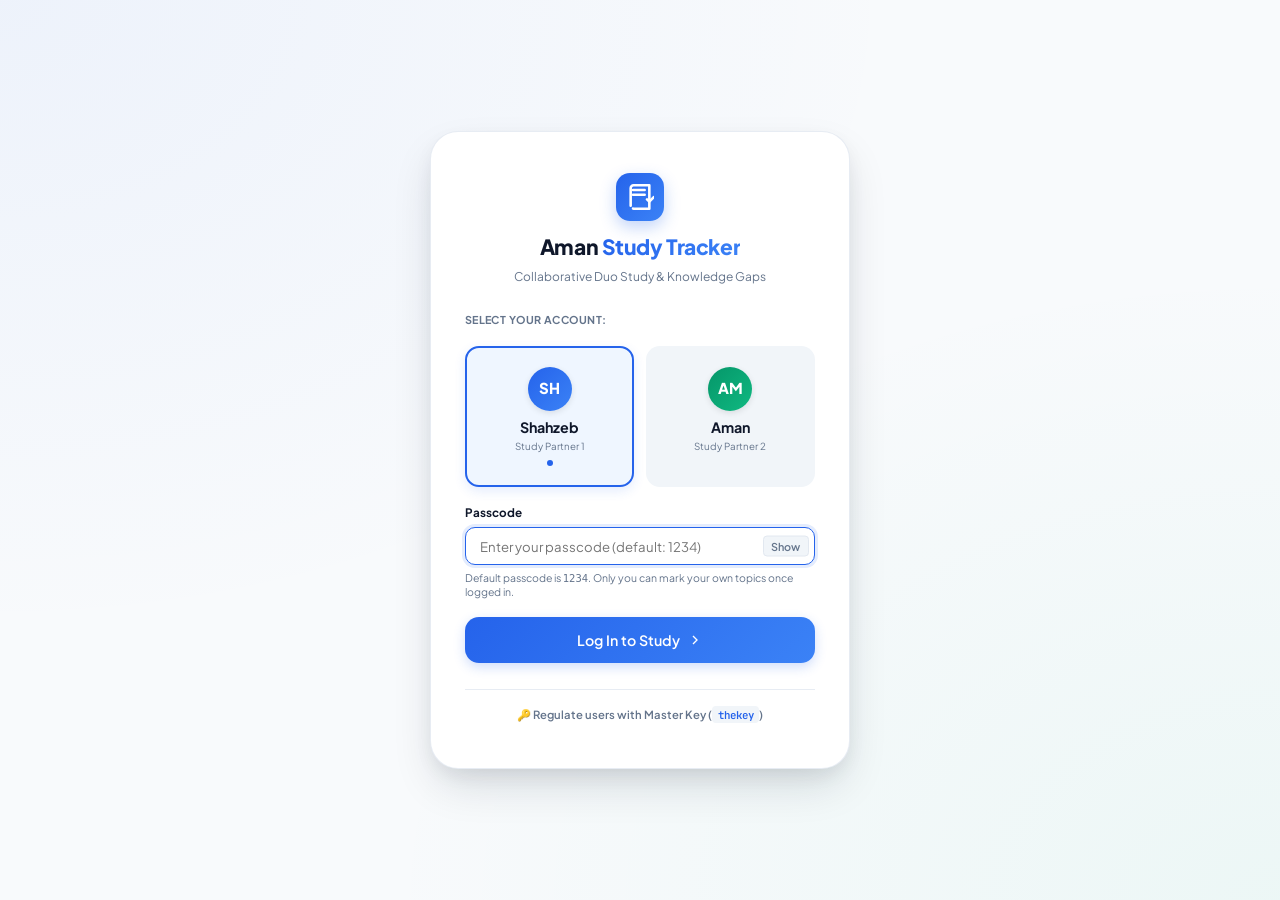
==== commit 72e5771f: "the new feature" ====
--- a/index.html
+++ b/index.html
@@ -144,6 +144,18 @@
       
       <!-- Comparative Stats & Learning Gap Dashboard -->
       <section class="dashboard-section" aria-label="Peer Study Comparison Overview">
+        
+        <!-- Subject Analyzer Switcher Bar -->
+        <div class="analyzer-scope-header">
+          <div class="analyzer-scope-info">
+            <h2 class="analyzer-scope-badge" id="analyzerScopeBadge">Overall Analyzer</h2>
+            <span class="analyzer-scope-subtitle" id="analyzerScopeSubtitle">Comparing all subjects & chapters combined</span>
+          </div>
+          <div class="analyzer-tabs-scroll" id="analyzerSubjectTabs" role="tablist" aria-label="Select subject analyzer">
+            <!-- Dynamically populated subject buttons -->
+          </div>
+        </div>
+
         <div class="stats-grid">
           
           <!-- 1. Primary User Stats Card (Shahzeb) -->
--- a/styles.css
+++ b/styles.css
@@ -1,73 +1,71 @@
 /* ===================================================================
-   Aman Study Tracker — Modern Minimalist Design System
-   High-performance, whitespace-driven, mobile-first responsive layout
+   Aman Study Tracker — Ultra-Clean Modern Design System
+   Aesthetic: Apple & Linear inspired, spacious, high visual hierarchy,
+   prominent mobile profile cards, zero clutter.
    =================================================================== */
 
 :root {
-  /* Apple/iOS Inspired Premium Light Theme */
-  --bg: #f5f5f7;
+  /* Surface & Background */
+  --bg-page: #f8fafc;
   --bg-card: #ffffff;
-  --bg-elevated: #f2f2f7;
-  --bg-hover: #e5e5ea;
-  --bg-input: #f2f2f7;
-
-  /* No harsh borders, just subtle separators */
-  --border: transparent;
-  --border-light: rgba(60, 60, 67, 0.1);
-  --border-focus: #007aff;
+  --bg-subtle: #f1f5f9;
+  --bg-hover: #f8fafc;
+  --bg-input: #f8fafc;
+
+  /* Borders & Dividers */
+  --border-light: rgba(226, 232, 240, 0.8);
+  --border-subtle: #e2e8f0;
+  --border-focus: #2563eb;
 
   /* Typography */
-  --text: #1d1d1f;
-  --text-secondary: #86868b;
-  --text-muted: #8e8e93;
-  --text-placeholder: #aeaeb2;
-
-  /* User 1 (Apple Blue) */
-  --user-color: #0071e3;
-  --user-bg: #e8f2fc;
-  --user-border: #bfddfb;
-  --user-text: #0051a8;
-
-  /* User 2 (Apple Green) */
-  --friend-color: #34c759;
-  --friend-bg: #e6f8ea;
-  --friend-border: #bde9c7;
-  --friend-text: #248a3d;
-
-  /* Semantic */
-  --success: #34c759;
-  --success-bg: #e6f8ea;
-  --success-border: #bde9c7;
-  --warning: #ff9500;
-  --warning-bg: #fff4e5;
-  --warning-border: #ffe1b2;
-  --danger: #ff3b30;
-  --danger-bg: #ffebe9;
-  --danger-border: #ffd1cd;
-
-  /* Apple-style Heavy Radii */
-  --radius-xs: 8px;
-  --radius-sm: 14px;
-  --radius-md: 20px;
-  --radius-lg: 28px;
+  --text-main: #0f172a;
+  --text-muted: #64748b;
+  --text-subtle: #94a3b8;
+
+  /* User 1: Primary (Shahzeb / Royal Indigo) */
+  --user-color: #2563eb;
+  --user-gradient: linear-gradient(135deg, #2563eb, #3b82f6);
+  --user-bg: #eff6ff;
+  --user-border: #bfdbfe;
+  --user-text: #1d4ed8;
+
+  /* User 2: Partner (Aman / Vibrant Emerald) */
+  --friend-color: #10b981;
+  --friend-gradient: linear-gradient(135deg, #059669, #10b981);
+  --friend-bg: #ecfdf5;
+  --friend-border: #a7f3d0;
+  --friend-text: #047857;
+
+  /* Semantics */
+  --success: #10b981;
+  --success-bg: #ecfdf5;
+  --success-border: #a7f3d0;
+  --warning: #f59e0b;
+  --warning-bg: #fffbeb;
+  --danger: #ef4444;
+  --danger-bg: #fef2f2;
+
+  /* Corner Radii */
+  --radius-xs: 6px;
+  --radius-sm: 10px;
+  --radius-md: 14px;
+  --radius-lg: 20px;
+  --radius-xl: 28px;
   --radius-full: 9999px;
 
-  /* Soft Widget Shadows */
-  --shadow-xs: 0 2px 8px rgba(0, 0, 0, 0.04);
-  --shadow-sm: 0 4px 16px rgba(0, 0, 0, 0.05);
-  --shadow-md: 0 8px 24px rgba(0, 0, 0, 0.06);
-  --shadow-lg: 0 16px 48px rgba(0, 0, 0, 0.08);
-  
-  --glass-blur: blur(30px);
-
-  /* Fonts */
-  --font: -apple-system, BlinkMacSystemFont, 'SF Pro Display', 'Plus Jakarta Sans', Roboto, sans-serif;
-  --font-mono: ui-monospace, 'SF Mono', Menlo, Consolas, monospace;
-  --transition: 0.3s cubic-bezier(0.25, 0.8, 0.25, 1);
-  --touch-target: 44px;
-}
-
-/* ===== Base Reset & Global Settings ===== */
+  /* Multi-level Diffused Shadows */
+  --shadow-subtle: 0 1px 3px rgba(15, 23, 42, 0.04), 0 1px 2px rgba(15, 23, 42, 0.02);
+  --shadow-card: 0 4px 16px -2px rgba(15, 23, 42, 0.05), 0 2px 6px -1px rgba(15, 23, 42, 0.03);
+  --shadow-elevated: 0 12px 30px -4px rgba(15, 23, 42, 0.08), 0 4px 10px -2px rgba(15, 23, 42, 0.04);
+  --shadow-modal: 0 20px 45px -8px rgba(15, 23, 42, 0.16), 0 8px 20px -4px rgba(15, 23, 42, 0.08);
+
+  /* Modern Geometric Typography */
+  --font-sans: 'Plus Jakarta Sans', -apple-system, BlinkMacSystemFont, 'SF Pro Display', 'Segoe UI', system-ui, sans-serif;
+  --font-mono: 'JetBrains Mono', ui-monospace, SFMono-Regular, Menlo, monospace;
+  --transition: 0.2s cubic-bezier(0.16, 1, 0.3, 1);
+}
+
+/* ===== Base Reset & Layout ===== */
 
 *, *::before, *::after {
   box-sizing: border-box;
@@ -78,51 +76,52 @@
 
 html {
   font-size: 15px;
-  text-rendering: optimizeLegibility;
   -webkit-text-size-adjust: 100%;
+  scroll-behavior: smooth;
 }
 
 body {
-  font-family: var(--font);
-  background-color: var(--bg);
-  color: var(--text);
+  font-family: var(--font-sans);
+  background-color: var(--bg-page);
+  background-image: 
+    radial-gradient(at 0% 0%, rgba(37, 99, 235, 0.035) 0px, transparent 45%),
+    radial-gradient(at 100% 0%, rgba(16, 185, 129, 0.035) 0px, transparent 45%),
+    radial-gradient(at 50% 100%, rgba(99, 102, 241, 0.02) 0px, transparent 50%);
+  background-attachment: fixed;
+  color: var(--text-main);
   min-height: 100vh;
   line-height: 1.5;
   -webkit-font-smoothing: antialiased;
   -moz-osx-font-smoothing: grayscale;
 }
 
-/* ===== Application Container Layout ===== */
-
 .app-layout {
-  max-width: 1100px;
+  max-width: 1020px;
   margin: 0 auto;
-  padding: 1.5rem 1.5rem 4rem;
+  padding: 1.25rem 1.5rem 5rem;
   display: flex;
   flex-direction: column;
   gap: 1.5rem;
 }
 
-/* ===== Top Header Bar ===== */
+/* ===== Header Navigation ===== */
 
 .app-header {
   display: flex;
   align-items: center;
   justify-content: space-between;
   gap: 1rem;
-  padding: 1rem 1.5rem;
-  background: rgba(255, 255, 255, 0.75);
-  backdrop-filter: var(--glass-blur);
-  -webkit-backdrop-filter: var(--glass-blur);
-  border-radius: var(--radius-full);
-  box-shadow: var(--shadow-sm);
-  flex-wrap: nowrap;
-  overflow-x: auto;
-  -webkit-overflow-scrolling: touch;
-  scrollbar-width: none;
-}
-.app-header::-webkit-scrollbar {
-  display: none;
+  padding: 0.85rem 1.25rem;
+  background: rgba(255, 255, 255, 0.85);
+  backdrop-filter: blur(20px);
+  -webkit-backdrop-filter: blur(20px);
+  border-radius: var(--radius-lg);
+  box-shadow: var(--shadow-subtle);
+  border: 1px solid var(--border-light);
+  position: sticky;
+  top: 1rem;
+  z-index: 100;
+  transition: all var(--transition);
 }
 
 .header-left {
@@ -134,18 +133,20 @@
   display: flex;
   align-items: center;
   gap: 0.75rem;
+  text-decoration: none;
 }
 
 .brand-icon {
   width: 36px;
   height: 36px;
   border-radius: var(--radius-sm);
-  background: var(--user-color);
+  background: var(--user-gradient);
   display: flex;
   align-items: center;
   justify-content: center;
   color: #fff;
   flex-shrink: 0;
+  box-shadow: 0 4px 10px rgba(37, 99, 235, 0.25);
 }
 
 .brand-text {
@@ -155,40 +156,44 @@
 }
 
 .brand-title {
-  font-size: 1.18rem;
+  font-size: 1.05rem;
   font-weight: 800;
-  color: var(--text);
+  color: var(--text-main);
   letter-spacing: -0.02em;
 }
 
 .gradient-text {
-  color: var(--user-color);
+  background: var(--user-gradient);
+  -webkit-background-clip: text;
+  -webkit-text-fill-color: transparent;
 }
 
 .brand-subtitle {
-  font-size: 0.68rem;
+  font-size: 0.65rem;
   color: var(--text-muted);
   font-weight: 600;
   text-transform: uppercase;
-  letter-spacing: 0.05em;
-}
-
-/* Logged-In Account Chip */
+  letter-spacing: 0.06em;
+}
+
+/* Authenticated User Capsule */
 .logged-user-bar {
   display: flex;
   align-items: center;
   gap: 0.65rem;
-  background: var(--bg-elevated);
-  padding: 0.35rem 0.85rem;
+  padding: 0.35rem 0.9rem 0.35rem 0.4rem;
+  background: var(--bg-subtle);
+  border: 1px solid var(--border-subtle);
   border-radius: var(--radius-full);
-  border: 1px solid var(--border-light);
   cursor: pointer;
   transition: all var(--transition);
+  user-select: none;
 }
 
 .logged-user-bar:hover {
-  background: var(--bg-hover);
+  background: #ffffff;
   border-color: var(--user-border);
+  box-shadow: var(--shadow-subtle);
   transform: translateY(-1px);
 }
 
@@ -201,7 +206,7 @@
 .logged-user-title {
   font-size: 0.82rem;
   font-weight: 700;
-  color: var(--text);
+  color: var(--text-main);
 }
 
 .logged-user-sub {
@@ -211,11 +216,11 @@
 }
 
 .persona-avatar {
-  width: 28px;
-  height: 28px;
+  width: 32px;
+  height: 32px;
   border-radius: 50%;
-  font-size: 0.72rem;
-  font-weight: 700;
+  font-size: 0.78rem;
+  font-weight: 800;
   display: flex;
   align-items: center;
   justify-content: center;
@@ -223,12 +228,12 @@
   flex-shrink: 0;
   overflow: hidden;
   user-select: none;
-}
-
-.user-avatar { background: var(--user-color); box-shadow: var(--shadow-xs); }
-.friend-avatar { background: var(--friend-color); box-shadow: var(--shadow-xs); }
-
-/* Avatar Image Support */
+  box-shadow: 0 2px 6px rgba(0, 0, 0, 0.1);
+}
+
+.user-avatar { background: var(--user-gradient); }
+.friend-avatar { background: var(--friend-gradient); }
+
 .avatar-image {
   width: 100%;
   height: 100%;
@@ -237,12 +242,10 @@
   display: block;
 }
 
-/* Header Action Controls */
 .header-right {
   display: flex;
   align-items: center;
   gap: 0.5rem;
-  flex-wrap: wrap;
 }
 
 /* ===== Buttons ===== */
@@ -251,58 +254,71 @@
   display: inline-flex;
   align-items: center;
   justify-content: center;
-  gap: 0.4rem;
-  padding: 0.45rem 0.85rem;
+  gap: 0.45rem;
+  padding: 0.45rem 0.95rem;
   font-family: inherit;
   font-size: 0.82rem;
   font-weight: 600;
-  border-radius: var(--radius-sm);
-  border: 1px solid transparent;
+  border-radius: var(--radius-full);
+  border: none;
   cursor: pointer;
   transition: all var(--transition);
   white-space: nowrap;
   min-height: 36px;
+  user-select: none;
 }
 
 .btn-primary {
-  background: var(--user-color);
+  background: var(--user-gradient);
   color: #fff;
-  border-radius: var(--radius-full);
+  box-shadow: 0 4px 12px rgba(37, 99, 235, 0.22);
 }
 .btn-primary:hover {
-  background: #005bb5;
-}
-.btn-primary:active {
-  transform: scale(0.96);
-}
+  box-shadow: 0 6px 16px rgba(37, 99, 235, 0.32);
+  transform: translateY(-1px);
+}
+.btn-primary:active { transform: scale(0.97); }
 
 .btn-secondary {
-  background: var(--bg-elevated);
-  color: var(--text);
-  border-radius: var(--radius-full);
-  font-weight: 600;
+  background: #ffffff;
+  color: var(--text-main);
+  border: 1px solid var(--border-subtle);
+  box-shadow: var(--shadow-subtle);
 }
 .btn-secondary:hover {
-  background: var(--bg-hover);
-}
-.btn-secondary:active {
-  background: #d1d1d6;
-}
+  background: var(--bg-subtle);
+  border-color: #cbd5e1;
+  transform: translateY(-1px);
+}
+.btn-secondary:active { transform: scale(0.97); }
 
 .btn-ghost {
   background: transparent;
   color: var(--user-color);
-  border-radius: var(--radius-full);
-}
-.btn-ghost:hover {
-  background: var(--bg-elevated);
-}
+  padding: 0.4rem 0.75rem;
+}
+.btn-ghost:hover { background: var(--user-bg); }
+
+.btn-danger {
+  background: var(--danger);
+  color: #fff;
+}
+.btn-danger:hover { background: #dc2626; }
 
 .btn-sm {
-  padding: 0.3rem 0.65rem;
-  font-size: 0.76rem;
-  min-height: 32px;
-}
+  padding: 0.3rem 0.7rem;
+  font-size: 0.75rem;
+  min-height: 30px;
+}
+
+.btn-lg {
+  padding: 0.75rem 1.4rem;
+  font-size: 0.95rem;
+  min-height: 46px;
+  border-radius: var(--radius-md);
+}
+
+.btn-block { width: 100%; }
 
 .btn-link {
   background: none;
@@ -311,16 +327,34 @@
   font-weight: 600;
   cursor: pointer;
   padding: 0;
-}
-.btn-link:hover {
-  text-decoration: underline;
-}
-
-/* Cloud Indicator Button */
-.cloud-status-btn {
-  position: relative;
-}
-
+  font-size: 0.8rem;
+}
+.btn-link:hover { text-decoration: underline; }
+
+.btn-icon-subtle {
+  width: 28px;
+  height: 28px;
+  border-radius: var(--radius-xs);
+  border: none;
+  background: transparent;
+  color: var(--text-subtle);
+  display: inline-flex;
+  align-items: center;
+  justify-content: center;
+  cursor: pointer;
+  transition: all var(--transition);
+}
+.btn-icon-subtle:hover {
+  background: var(--bg-subtle);
+  color: var(--text-main);
+}
+.btn-icon-subtle.btn-delete:hover {
+  background: var(--danger-bg);
+  color: var(--danger);
+}
+
+/* Cloud Button Indicator */
+.cloud-status-btn { position: relative; }
 .cloud-status-indicator {
   width: 7px;
   height: 7px;
@@ -328,93 +362,293 @@
   display: inline-block;
   flex-shrink: 0;
 }
-
-.status-offline { background: var(--text-muted); }
-.status-connected { background: var(--success); box-shadow: 0 0 6px var(--success); }
-.status-syncing { background: var(--warning); animation: pulseDot 1s infinite; }
+.status-offline { background: var(--text-subtle); }
+.status-connected {
+  background: var(--success);
+  box-shadow: 0 0 6px var(--success);
+}
+.status-syncing {
+  background: var(--warning);
+  animation: pulseDot 1s infinite;
+}
 
 @keyframes pulseDot {
   0%, 100% { opacity: 1; transform: scale(1); }
   50% { opacity: 0.4; transform: scale(0.85); }
 }
 
-/* ===== Comparative Stats Dashboard ===== */
-
-.dashboard-section {
-  width: 100%;
+/* ===== Dashboard Comparative Overview ===== */
+
+.dashboard-section { width: 100%; }
+
+/* ===== Subject & Overall Analyzer Scope Switcher ===== */
+.analyzer-scope-header {
+  display: flex;
+  align-items: center;
+  justify-content: space-between;
+  gap: 1.25rem;
+  background: #ffffff;
+  border: 1px solid var(--border-light);
+  border-radius: var(--radius-lg);
+  padding: 0.95rem 1.35rem;
+  margin-bottom: 1.25rem;
+  box-shadow: 0 1px 3px rgba(0, 0, 0, 0.03);
+  position: relative;
+  overflow: hidden;
+}
+
+.analyzer-scope-header::before {
+  content: '';
+  position: absolute;
+  top: 0;
+  left: 0;
+  bottom: 0;
+  width: 4px;
+  background: linear-gradient(180deg, #3b82f6 0%, #10b981 100%);
+  border-radius: var(--radius-lg) 0 0 var(--radius-lg);
+}
+
+.analyzer-scope-info {
+  display: flex;
+  flex-direction: column;
+  gap: 0.2rem;
+  min-width: 200px;
+}
+
+.analyzer-scope-badge {
+  margin: 0;
+  font-size: 1.05rem;
+  font-weight: 700;
+  color: var(--text-main);
+  display: inline-flex;
+  align-items: center;
+  gap: 0.5rem;
+  letter-spacing: -0.015em;
+}
+
+.scope-icon-wrap {
+  width: 26px;
+  height: 26px;
+  border-radius: 8px;
+  display: inline-flex;
+  align-items: center;
+  justify-content: center;
+  font-size: 0.95rem;
+  background: rgba(37, 99, 235, 0.08);
+}
+
+.scope-icon-wrap.scope-all {
+  background: rgba(37, 99, 235, 0.1);
+  color: #2563eb;
+}
+
+.scope-icon-wrap.scope-subject {
+  background: rgba(16, 185, 129, 0.1);
+  color: #059669;
+}
+
+.analyzer-scope-subtitle {
+  font-size: 0.78rem;
+  color: var(--text-muted);
+  font-weight: 500;
+}
+
+.analyzer-tabs-scroll {
+  display: flex;
+  align-items: center;
+  gap: 0.5rem;
+  overflow-x: auto;
+  scrollbar-width: none;
+  -webkit-overflow-scrolling: touch;
+  padding: 2px 0;
+  max-width: 100%;
+}
+
+.analyzer-tabs-scroll::-webkit-scrollbar {
+  display: none;
+}
+
+.analyzer-tab-btn {
+  display: inline-flex;
+  align-items: center;
+  gap: 0.5rem;
+  padding: 0.42rem 0.95rem;
+  border-radius: var(--radius-full);
+  font-size: 0.8rem;
+  font-weight: 600;
+  font-family: inherit;
+  color: var(--text-muted);
+  background: #f8fafc;
+  border: 1px solid var(--border-medium);
+  cursor: pointer;
+  white-space: nowrap;
+  transition: all 0.2s cubic-bezier(0.4, 0, 0.2, 1);
+  flex-shrink: 0;
+  box-shadow: 0 1px 2px rgba(0, 0, 0, 0.03);
+  user-select: none;
+}
+
+.analyzer-tab-btn:hover {
+  color: var(--text-main);
+  border-color: #cbd5e1;
+  background: #ffffff;
+  transform: translateY(-1px);
+  box-shadow: 0 2px 6px rgba(0, 0, 0, 0.06);
+}
+
+.analyzer-tab-btn .tab-icon {
+  font-size: 0.9rem;
+  line-height: 1;
+}
+
+.analyzer-tab-btn .tab-label {
+  letter-spacing: -0.01em;
+}
+
+.analyzer-tab-btn .tab-dot {
+  width: 8px;
+  height: 8px;
+  border-radius: 50%;
+  display: inline-block;
+  flex-shrink: 0;
+}
+
+.analyzer-tab-btn .tab-dot.dot-indigo { background: #4f46e5; }
+.analyzer-tab-btn .tab-dot.dot-emerald { background: #10b981; }
+.analyzer-tab-btn .tab-dot.dot-amber { background: #f59e0b; }
+.analyzer-tab-btn .tab-dot.dot-rose { background: #f43f5e; }
+.analyzer-tab-btn .tab-dot.dot-purple { background: #8b5cf6; }
+.analyzer-tab-btn .tab-dot.dot-sky { background: #0284c7; }
+
+.analyzer-tab-btn .tab-count {
+  display: inline-flex;
+  align-items: center;
+  justify-content: center;
+  min-width: 19px;
+  height: 18px;
+  padding: 0 6px;
+  border-radius: 9999px;
+  font-size: 0.7rem;
+  font-weight: 700;
+  background: rgba(0, 0, 0, 0.06);
+  color: var(--text-muted);
+  transition: all 0.2s ease;
+}
+
+/* Active tab styles */
+.analyzer-tab-btn.active {
+  color: #ffffff;
+  border-color: transparent;
+  transform: translateY(-1px);
+}
+
+.analyzer-tab-btn[data-subject="all"].active {
+  background: linear-gradient(135deg, #1e293b 0%, #0f172a 100%);
+  box-shadow: 0 3px 12px rgba(15, 23, 42, 0.28);
+}
+
+.analyzer-tab-btn.theme-indigo.active {
+  background: linear-gradient(135deg, #4338ca 0%, #6366f1 100%);
+  box-shadow: 0 3px 12px rgba(79, 70, 229, 0.32);
+}
+
+.analyzer-tab-btn.theme-emerald.active {
+  background: linear-gradient(135deg, #059669 0%, #10b981 100%);
+  box-shadow: 0 3px 12px rgba(16, 185, 129, 0.32);
+}
+
+.analyzer-tab-btn.theme-amber.active {
+  background: linear-gradient(135deg, #d97706 0%, #f59e0b 100%);
+  box-shadow: 0 3px 12px rgba(245, 158, 11, 0.32);
+}
+
+.analyzer-tab-btn.theme-rose.active {
+  background: linear-gradient(135deg, #e11d48 0%, #f43f5e 100%);
+  box-shadow: 0 3px 12px rgba(244, 63, 94, 0.32);
+}
+
+.analyzer-tab-btn.theme-purple.active {
+  background: linear-gradient(135deg, #7c3aed 0%, #8b5cf6 100%);
+  box-shadow: 0 3px 12px rgba(139, 92, 246, 0.32);
+}
+
+.analyzer-tab-btn.theme-sky.active {
+  background: linear-gradient(135deg, #0284c7 0%, #0ea5e9 100%);
+  box-shadow: 0 3px 12px rgba(14, 165, 233, 0.32);
+}
+
+.analyzer-tab-btn.active .tab-count {
+  background: rgba(255, 255, 255, 0.25);
+  color: #ffffff;
 }
 
 .stats-grid {
   display: grid;
   grid-template-columns: 1fr 1fr;
-  gap: 1rem;
-}
-
+  gap: 1.25rem;
+}
+
+/* Main Profile Stat Cards */
 .stat-card {
   background: #ffffff;
   border-radius: var(--radius-lg);
-  padding: 1.75rem 1.85rem;
-  box-shadow: 0 4px 20px rgba(0, 0, 0, 0.04), 0 1px 3px rgba(0, 0, 0, 0.02);
-  border: 1px solid rgba(0, 0, 0, 0.05);
-  display: flex;
-  flex-direction: column;
-  gap: 1.35rem;
-  transition: all var(--transition);
+  padding: 1.35rem 1.4rem;
+  box-shadow: var(--shadow-card);
+  border: 1px solid var(--border-light);
+  display: flex;
+  flex-direction: column;
+  gap: 1.15rem;
   position: relative;
   overflow: hidden;
-}
-
-.stat-card:hover {
-  transform: translateY(-3px);
-  box-shadow: 0 12px 32px rgba(0, 0, 0, 0.07);
-}
-
-.user-stat-card {
-  border-top: 4px solid var(--user-color);
-  background: linear-gradient(145deg, #ffffff 65%, rgba(0, 113, 227, 0.03) 100%);
-}
-
-.friend-stat-card {
-  border-top: 4px solid var(--friend-color);
-  background: linear-gradient(145deg, #ffffff 65%, rgba(52, 199, 89, 0.03) 100%);
-}
+  transition: all var(--transition);
+}
+
+.stat-card::before {
+  content: '';
+  position: absolute;
+  top: 0;
+  left: 0;
+  right: 0;
+  height: 3px;
+}
+
+.user-stat-card::before { background: var(--user-gradient); }
+.friend-stat-card::before { background: var(--friend-gradient); }
 
 .stat-header {
   display: flex;
   align-items: center;
-  gap: 1.1rem;
-}
-
+  gap: 0.9rem;
+}
+
+/* Profile Avatar Ring */
 .avatar-with-ring {
-  width: 62px;
-  height: 62px;
-  min-width: 62px;
-  min-height: 62px;
+  width: 56px;
+  height: 56px;
+  min-width: 56px;
   border-radius: 50%;
   display: flex;
   align-items: center;
   justify-content: center;
-  padding: 3.5px;
+  padding: 3px;
   flex-shrink: 0;
+  cursor: pointer;
   position: relative;
-  cursor: pointer;
-  transition: transform var(--transition), box-shadow var(--transition);
+  transition: all var(--transition);
 }
 
 .avatar-with-ring:hover {
-  transform: scale(1.05);
-}
-
-.user-ring { 
-  background: linear-gradient(135deg, rgba(0, 113, 227, 0.18), rgba(0, 113, 227, 0.06)); 
-  border: 2.5px solid var(--user-color); 
-  box-shadow: 0 0 0 3px rgba(0, 113, 227, 0.14), 0 8px 18px -4px rgba(0, 113, 227, 0.28);
-}
-
-.friend-ring { 
-  background: linear-gradient(135deg, rgba(52, 199, 89, 0.18), rgba(52, 199, 89, 0.06)); 
-  border: 2.5px solid var(--friend-color); 
-  box-shadow: 0 0 0 3px rgba(52, 199, 89, 0.14), 0 8px 18px -4px rgba(52, 199, 89, 0.28);
+  transform: scale(1.04);
+}
+
+.user-ring {
+  background: var(--user-bg);
+  box-shadow: 0 0 0 2px var(--user-color), 0 4px 12px rgba(37, 99, 235, 0.15);
+}
+
+.friend-ring {
+  background: var(--friend-bg);
+  box-shadow: 0 0 0 2px var(--friend-color), 0 4px 12px rgba(16, 185, 129, 0.15);
 }
 
 .avatar-with-ring .stat-avatar {
@@ -425,99 +659,86 @@
   display: flex;
   align-items: center;
   justify-content: center;
+  font-size: 1.25rem;
+  font-weight: 800;
+  color: #fff;
+}
+
+.stat-title-wrap {
+  flex: 1;
+  display: flex;
+  flex-direction: column;
+  gap: 0.2rem;
+  min-width: 0;
+}
+
+.stat-owner-tag {
+  font-size: 0.65rem;
+  font-weight: 700;
+  text-transform: uppercase;
+  letter-spacing: 0.06em;
+  color: var(--text-muted);
+}
+
+.stat-owner-name {
   font-size: 1.35rem;
   font-weight: 800;
-  color: #ffffff;
-  letter-spacing: 0.02em;
-}
-
-.stat-title-wrap {
-  flex: 1;
-  display: flex;
-  flex-direction: column;
-  gap: 0.2rem;
-  line-height: 1.2;
-}
-
-.stat-owner-tag {
-  font-size: 0.68rem;
+  color: var(--text-main);
+  letter-spacing: -0.02em;
+  line-height: 1.15;
+  white-space: nowrap;
+  overflow: hidden;
+  text-overflow: ellipsis;
+}
+
+.stat-badge {
+  font-size: 1rem;
   font-weight: 800;
-  text-transform: uppercase;
-  letter-spacing: 0.06em;
-  padding: 0.15rem 0.5rem;
+  font-family: var(--font-mono);
+  padding: 0.3rem 0.75rem;
   border-radius: var(--radius-full);
-  display: inline-flex;
-  align-items: center;
-  width: fit-content;
-}
-
-.user-stat-card .stat-owner-tag {
+  flex-shrink: 0;
+  letter-spacing: -0.02em;
+}
+
+.user-badge {
   background: var(--user-bg);
   color: var(--user-text);
   border: 1px solid var(--user-border);
 }
 
-.friend-stat-card .stat-owner-tag {
+.friend-badge {
   background: var(--friend-bg);
   color: var(--friend-text);
   border: 1px solid var(--friend-border);
 }
 
-.stat-owner-name {
-  font-size: 1.45rem;
-  font-weight: 800;
-  color: var(--text);
-  letter-spacing: -0.025em;
-  line-height: 1.15;
-}
-
-.stat-badge {
-  font-size: 0.95rem;
-  font-weight: 800;
-  font-family: var(--font-mono);
-  padding: 0.35rem 0.75rem;
-  border-radius: var(--radius-full);
-  box-shadow: var(--shadow-xs);
-  flex-shrink: 0;
-}
-.user-badge { 
-  background: var(--user-bg); 
-  color: var(--user-text); 
-  border: 1px solid var(--user-border); 
-}
-.friend-badge { 
-  background: var(--friend-bg); 
-  color: var(--friend-text); 
-  border: 1px solid var(--friend-border); 
-}
-
-.progress-bar-container {
-  width: 100%;
-}
+/* Progress Bars */
+.progress-bar-container { width: 100%; }
 
 .progress-bar-track {
   width: 100%;
-  height: 9px;
-  background: var(--bg-elevated);
+  height: 8px;
+  background: var(--bg-subtle);
   border-radius: var(--radius-full);
   overflow: hidden;
-  box-shadow: inset 0 1px 2px rgba(0, 0, 0, 0.05);
 }
 
 .progress-bar-fill {
   height: 100%;
   border-radius: var(--radius-full);
-  transition: width 0.4s cubic-bezier(0.25, 0.8, 0.25, 1);
-}
-.fill-user { background: linear-gradient(90deg, #0071e3, #38bdf8); }
-.fill-friend { background: linear-gradient(90deg, #34c759, #4ade80); }
+  transition: width 0.5s cubic-bezier(0.16, 1, 0.3, 1);
+}
+
+.fill-user { background: var(--user-gradient); }
+.fill-friend { background: var(--friend-gradient); }
 
 .stat-footer {
   display: flex;
   align-items: center;
   justify-content: space-between;
   padding-top: 0.65rem;
-  border-top: 1px solid rgba(60, 60, 67, 0.08);
+  border-top: 1px solid var(--border-light);
 }
 
 .stat-metric {
@@ -526,15 +747,14 @@
 }
 
 .metric-num {
-  font-size: 1.15rem;
+  font-size: 1.05rem;
   font-weight: 800;
-  color: var(--text);
+  color: var(--text-main);
   font-family: var(--font-mono);
-  letter-spacing: -0.02em;
 }
 
 .metric-label {
-  font-size: 0.72rem;
+  font-size: 0.65rem;
   color: var(--text-muted);
   font-weight: 600;
   text-transform: uppercase;
@@ -543,50 +763,49 @@
 
 .tag-user-lead { color: var(--user-color); }
 .tag-friend-lead { color: var(--friend-color); }
-
-/* Knowledge Gap Analyzer Card */
+.align-right { text-align: right; }
+
+/* ===== Redesigned Knowledge Gap & Synergy Card ===== */
+
 .gap-stat-card {
   grid-column: 1 / -1;
   background: #ffffff;
   border-radius: var(--radius-lg);
-  box-shadow: 0 4px 20px rgba(0, 0, 0, 0.04), 0 1px 3px rgba(0, 0, 0, 0.02);
-  border: 1px solid rgba(0, 0, 0, 0.05);
-  min-width: 0;
-  padding: 1.5rem 1.75rem;
-  display: flex;
-  flex-direction: column;
-  gap: 1.25rem;
+  box-shadow: var(--shadow-card);
+  border: 1px solid var(--border-light);
+  padding: 1.1rem 1.4rem;
+  display: flex;
+  flex-direction: column;
+  gap: 0.85rem;
 }
 
 .gap-card-header {
   display: flex;
   align-items: center;
-  gap: 0.85rem;
+  gap: 0.75rem;
 }
 
 .gap-icon {
-  width: 40px;
-  height: 40px;
+  width: 32px;
+  height: 32px;
   border-radius: var(--radius-sm);
-  background: var(--bg-elevated);
-  border: 1px solid var(--border-light);
+  background: var(--user-bg);
   display: flex;
   align-items: center;
   justify-content: center;
   color: var(--user-color);
   flex-shrink: 0;
-  box-shadow: var(--shadow-xs);
 }
 
 .gap-title {
-  font-size: 1.05rem;
+  font-size: 0.95rem;
   font-weight: 800;
-  color: var(--text);
-  letter-spacing: -0.015em;
+  color: var(--text-main);
+  letter-spacing: -0.01em;
 }
 
 .gap-desc {
-  font-size: 0.75rem;
+  font-size: 0.72rem;
   color: var(--text-muted);
   font-weight: 500;
 }
@@ -594,17 +813,17 @@
 .gap-breakdown-row {
   display: grid;
   grid-template-columns: repeat(3, 1fr);
-  gap: 0.85rem;
+  gap: 0.75rem;
 }
 
 .gap-item {
   display: flex;
   align-items: center;
-  justify-content: space-between;
-  padding: 1rem 1.15rem;
+  gap: 0.65rem;
+  padding: 0.65rem 0.95rem;
   border-radius: var(--radius-md);
-  background: var(--bg-elevated);
-  border: 1px solid rgba(0, 0, 0, 0.04);
+  background: var(--bg-subtle);
+  border: 1px solid var(--border-subtle);
   cursor: pointer;
   transition: all var(--transition);
   user-select: none;
@@ -612,85 +831,101 @@
 
 .gap-item:hover {
   background: #ffffff;
-  border-color: rgba(0, 0, 0, 0.1);
-  transform: translateY(-2px);
-  box-shadow: 0 6px 16px rgba(0, 0, 0, 0.05);
+  border-color: #cbd5e1;
+  box-shadow: var(--shadow-subtle);
+  transform: translateY(-1px);
+}
+
+.gap-item.active {
+  background: #ffffff;
+  border-color: var(--user-color);
+  box-shadow: 0 0 0 2px rgba(37, 99, 235, 0.18), var(--shadow-subtle);
+}
+.gap-item.gap-friend-ahead.active {
+  border-color: var(--friend-color);
+  box-shadow: 0 0 0 2px rgba(16, 185, 129, 0.18), var(--shadow-subtle);
 }
 
 .gap-indicator-dot {
   width: 8px;
   height: 8px;
   border-radius: 50%;
-  margin-right: 0.65rem;
   flex-shrink: 0;
 }
-.friend-dot { background: var(--friend-color); box-shadow: 0 0 6px rgba(52, 199, 89, 0.6); }
-.user-dot { background: var(--user-color); box-shadow: 0 0 6px rgba(0, 113, 227, 0.6); }
-.both-dot { background: var(--success); box-shadow: 0 0 6px rgba(52, 199, 89, 0.6); }
-.neither-dot { background: var(--text-muted); }
+
+.friend-dot { background: var(--friend-color); }
+.user-dot { background: var(--user-color); }
+.both-dot { background: var(--success); }
+.neither-dot { background: var(--text-subtle); }
 
 .gap-info {
   display: flex;
-  align-items: center;
+  align-items: baseline;
+  gap: 0.45rem;
   flex: 1;
+  min-width: 0;
 }
 
 .gap-val {
-  font-size: 1.35rem;
+  font-size: 1.15rem;
   font-weight: 800;
   font-family: var(--font-mono);
-  color: var(--text);
-  margin-right: 0.65rem;
-  min-width: 1.4rem;
-  line-height: 1;
+  color: var(--text-main);
+  flex-shrink: 0;
 }
 
 .gap-name {
-  font-size: 0.82rem;
-  color: var(--text-secondary);
+  font-size: 0.75rem;
+  color: var(--text-muted);
   font-weight: 600;
+  white-space: nowrap;
+  overflow: hidden;
+  text-overflow: ellipsis;
 }
 
 .gap-action-hint {
-  font-size: 0.72rem;
+  font-size: 0.68rem;
   font-weight: 700;
-  color: var(--text-muted);
-  background: rgba(255, 255, 255, 0.75);
-  padding: 0.2rem 0.5rem;
-  border-radius: var(--radius-full);
-}
-
-/* ===== Toolbar & Filters ===== */
+  margin-left: auto;
+  white-space: nowrap;
+  color: var(--text-subtle);
+}
+
+.gap-item:hover .gap-action-hint {
+  color: var(--text-main);
+}
+
+/* ===== Minimalist Toolbar & Filter Pills ===== */
 
 .toolbar-section {
   display: flex;
-  align-items: center;
-  justify-content: space-between;
+  flex-direction: column;
   gap: 0.75rem;
-  flex-wrap: wrap;
 }
 
 .search-box {
   position: relative;
   display: flex;
   align-items: center;
-  background: var(--bg-elevated);
+  background: #ffffff;
+  border: 1px solid var(--border-subtle);
   border-radius: var(--radius-full);
   padding: 0 1rem;
-  width: 280px;
-  min-height: 42px;
+  min-height: 44px;
+  box-shadow: var(--shadow-subtle);
   transition: all var(--transition);
 }
 
 .search-box:focus-within {
+  border-color: var(--border-focus);
+  box-shadow: 0 0 0 3px rgba(37, 99, 235, 0.12);
   background: #ffffff;
-  box-shadow: 0 0 0 4px rgba(0, 122, 255, 0.15);
 }
 
 .search-box svg {
-  color: var(--text-muted);
+  color: var(--text-subtle);
   flex-shrink: 0;
-  margin-right: 0.5rem;
+  margin-right: 0.65rem;
 }
 
 .search-box input {
@@ -698,90 +933,86 @@
   background: transparent;
   border: none;
   font-family: inherit;
-  font-size: 0.84rem;
-  color: var(--text);
+  font-size: 0.88rem;
+  color: var(--text-main);
   outline: none;
 }
-
-.search-box input:focus {
-  outline: none;
-}
-
-.search-box input::placeholder {
-  color: var(--text-placeholder);
-}
+.search-box input::placeholder { color: var(--text-subtle); }
 
 .btn-clear-search {
   background: none;
   border: none;
-  color: var(--text-muted);
+  color: var(--text-subtle);
   cursor: pointer;
   font-size: 1.1rem;
   padding: 0.2rem;
   line-height: 1;
-}
-
+  transition: color var(--transition);
+}
+.btn-clear-search:hover { color: var(--text-main); }
+
+/* Filter Pills Bar */
 .filter-pills-bar {
   display: flex;
   align-items: center;
   gap: 0.4rem;
   overflow-x: auto;
-  padding-bottom: 2px;
   -webkit-overflow-scrolling: touch;
   scrollbar-width: none;
-  flex-wrap: nowrap;
-}
-
-.filter-pills-bar::-webkit-scrollbar {
-  display: none;
-}
+  padding-bottom: 2px;
+}
+.filter-pills-bar::-webkit-scrollbar { display: none; }
 
 .filter-pill {
   display: inline-flex;
   align-items: center;
   gap: 0.4rem;
-  padding: 0.4rem 0.85rem;
-  background: var(--bg-elevated);
+  padding: 0.35rem 0.8rem;
+  background: #ffffff;
+  border: 1px solid var(--border-subtle);
   border-radius: var(--radius-full);
-  font-size: 0.8rem;
+  font-size: 0.76rem;
   font-weight: 600;
-  color: var(--text-secondary);
+  color: var(--text-muted);
   cursor: pointer;
   transition: all var(--transition);
   white-space: nowrap;
+  min-height: 32px;
   user-select: none;
-  min-height: 34px;
 }
 
 .filter-pill:hover {
-  background: var(--bg-hover);
-  color: var(--text);
+  border-color: #cbd5e1;
+  color: var(--text-main);
+  background: var(--bg-subtle);
 }
 
 .filter-pill.active {
-  background: var(--user-color);
+  background: var(--text-main);
   color: #fff;
+  border-color: var(--text-main);
+  box-shadow: 0 2px 8px rgba(15, 23, 42, 0.15);
 }
 
 .pill-badge {
-  font-size: 0.7rem;
+  font-size: 0.68rem;
   font-family: var(--font-mono);
   font-weight: 700;
-  padding: 0.05rem 0.4rem;
+  padding: 0.08rem 0.4rem;
   border-radius: var(--radius-full);
-  background: var(--bg-elevated);
-  color: var(--text-secondary);
+  background: var(--bg-subtle);
+  color: var(--text-muted);
 }
 
 .filter-pill.active .pill-badge {
-  background: rgba(255, 255, 255, 0.25);
+  background: rgba(255, 255, 255, 0.2);
   color: #fff;
 }
 
 .dot-friend { width: 6px; height: 6px; border-radius: 50%; background: var(--friend-color); }
 .dot-user { width: 6px; height: 6px; border-radius: 50%; background: var(--user-color); }
 .dot-both { width: 6px; height: 6px; border-radius: 50%; background: var(--success); }
-.dot-neither { width: 6px; height: 6px; border-radius: 50%; background: var(--text-muted); }
+.dot-neither { width: 6px; height: 6px; border-radius: 50%; background: var(--text-subtle); }
 
 .toolbar-actions {
   display: flex;
@@ -789,7 +1020,7 @@
   gap: 0.5rem;
 }
 
-/* Filter Notice Banner */
+/* Active Filter Notice Banner */
 .filter-notice-banner {
   display: flex;
   align-items: center;
@@ -798,187 +1029,143 @@
   background: var(--user-bg);
   border: 1px solid var(--user-border);
   border-radius: var(--radius-sm);
-  color: var(--user-text);
   font-size: 0.8rem;
   font-weight: 600;
+  color: var(--user-text);
+  animation: fadeIn 0.2s ease;
 }
 
 .notice-content {
   display: flex;
   align-items: center;
-  gap: 0.4rem;
-}
-
-/* ===== Chapters & Topics List ===== */
+  gap: 0.45rem;
+}
+
+/* ===== Subjects, Chapters & Topics ===== */
 
 .chapters-container {
   display: flex;
   flex-direction: column;
-  gap: 1.75rem;
-}
-
-/* Theme Color Tokens & Accents */
-.theme-indigo {
-  --theme-color: #6366f1;
-  --theme-bg: rgba(99, 102, 241, 0.08);
-  --theme-border: rgba(99, 102, 241, 0.22);
-  --theme-gradient: linear-gradient(135deg, #6366f1, #4f46e5);
-}
-.theme-emerald {
-  --theme-color: #10b981;
-  --theme-bg: rgba(16, 185, 129, 0.08);
-  --theme-border: rgba(16, 185, 129, 0.22);
-  --theme-gradient: linear-gradient(135deg, #10b981, #059669);
-}
-.theme-amber {
-  --theme-color: #f59e0b;
-  --theme-bg: rgba(245, 158, 11, 0.08);
-  --theme-border: rgba(245, 158, 11, 0.22);
-  --theme-gradient: linear-gradient(135deg, #f59e0b, #d97706);
-}
-.theme-rose {
-  --theme-color: #f43f5e;
-  --theme-bg: rgba(244, 63, 94, 0.08);
-  --theme-border: rgba(244, 63, 94, 0.22);
-  --theme-gradient: linear-gradient(135deg, #f43f5e, #e11d48);
-}
-.theme-cyan {
-  --theme-color: #06b6d4;
-  --theme-bg: rgba(6, 182, 212, 0.08);
-  --theme-border: rgba(6, 182, 212, 0.22);
-  --theme-gradient: linear-gradient(135deg, #06b6d4, #0891b2);
-}
-.theme-purple {
-  --theme-color: #a855f7;
-  --theme-bg: rgba(168, 85, 247, 0.08);
-  --theme-border: rgba(168, 85, 247, 0.22);
-  --theme-gradient: linear-gradient(135deg, #a855f7, #9333ea);
-}
-
-/* ==================== 1. SUBJECT CARD ==================== */
-
+  gap: 1.25rem;
+}
+
+/* Curated Theme Accents */
+.theme-indigo { --theme-color: #6366f1; --theme-bg: rgba(99, 102, 241, 0.08); --theme-border: rgba(99, 102, 241, 0.18); }
+.theme-emerald { --theme-color: #10b981; --theme-bg: rgba(16, 185, 129, 0.08); --theme-border: rgba(16, 185, 129, 0.18); }
+.theme-amber { --theme-color: #f59e0b; --theme-bg: rgba(245, 158, 11, 0.08); --theme-border: rgba(245, 158, 11, 0.18); }
+.theme-rose { --theme-color: #f43f5e; --theme-bg: rgba(244, 63, 94, 0.08); --theme-border: rgba(244, 63, 94, 0.18); }
+.theme-cyan { --theme-color: #06b6d4; --theme-bg: rgba(6, 182, 212, 0.08); --theme-border: rgba(6, 182, 212, 0.18); }
+.theme-purple { --theme-color: #a855f7; --theme-bg: rgba(168, 85, 247, 0.08); --theme-border: rgba(168, 85, 247, 0.18); }
+
+/* Subject Container Card */
 .subject-card {
   background: #ffffff;
   border-radius: var(--radius-lg);
-  box-shadow: 0 4px 20px rgba(0, 0, 0, 0.04), 0 1px 3px rgba(0, 0, 0, 0.02);
-  border: 1px solid rgba(0, 0, 0, 0.06);
-  border-top: 4px solid var(--theme-color, var(--user-color));
+  box-shadow: var(--shadow-card);
+  border: 1px solid var(--border-light);
   overflow: hidden;
   transition: all var(--transition);
 }
 
-.subject-card:hover {
-  box-shadow: 0 8px 30px rgba(0, 0, 0, 0.06);
-}
-
 .subject-header {
-  padding: 1.25rem 1.65rem;
-  background: linear-gradient(180deg, #ffffff, rgba(248, 250, 252, 0.7));
-  border-bottom: 1px solid rgba(0, 0, 0, 0.06);
+  padding: 1.15rem 1.4rem;
   display: flex;
   align-items: center;
   justify-content: space-between;
-  gap: 1.25rem;
+  gap: 1rem;
+  border-bottom: 1px solid var(--border-light);
+  background: #ffffff;
 }
 
 .subject-header-main {
   display: flex;
   align-items: center;
+  gap: 0.85rem;
+  flex: 1;
+  min-width: 0;
+}
+
+.subject-icon-box {
+  width: 38px;
+  height: 38px;
+  border-radius: var(--radius-sm);
+  background: var(--theme-color, var(--user-color));
+  display: flex;
+  align-items: center;
+  justify-content: center;
+  color: #fff;
+  flex-shrink: 0;
+  box-shadow: 0 4px 10px rgba(0, 0, 0, 0.1);
+}
+
+.subject-info {
+  display: flex;
+  flex-direction: column;
+  gap: 0.15rem;
+  min-width: 0;
+}
+
+.subject-title-line {
+  display: flex;
+  align-items: center;
+  gap: 0.5rem;
+}
+
+.subject-title {
+  font-size: 1.12rem;
+  font-weight: 800;
+  color: var(--text-main);
+  letter-spacing: -0.01em;
+}
+
+.subject-badge {
+  display: none !important; /* Decluttered: removed duplicate badge */
+}
+
+.subject-meta-chips {
+  display: flex;
+  align-items: center;
+  gap: 0.45rem;
+}
+
+.subject-chip {
+  font-size: 0.7rem;
+  font-weight: 600;
+  color: var(--text-muted);
+}
+
+.subject-header-side {
+  display: flex;
+  align-items: center;
   gap: 1rem;
-  flex: 1;
-}
-
-.subject-icon-box {
-  width: 44px;
-  height: 44px;
-  border-radius: var(--radius-sm);
-  background: var(--theme-gradient, var(--user-color));
-  display: flex;
-  align-items: center;
-  justify-content: center;
-  color: #ffffff;
   flex-shrink: 0;
-  box-shadow: 0 4px 12px -2px rgba(0, 0, 0, 0.2);
-}
-
-.subject-info {
+}
+
+.subject-dual-progress {
   display: flex;
   flex-direction: column;
   gap: 0.25rem;
-}
-
-.subject-title-line {
-  display: flex;
-  align-items: center;
-  gap: 0.65rem;
-  flex-wrap: wrap;
-}
-
-.subject-title {
-  font-size: 1.28rem;
-  font-weight: 800;
-  color: var(--text);
-  letter-spacing: -0.025em;
-  line-height: 1.2;
-}
-
-.subject-badge {
+  min-width: 140px;
+}
+
+.subject-prog-bar {
+  display: flex;
+  align-items: center;
+  gap: 0.45rem;
   font-size: 0.7rem;
-  font-weight: 800;
-  letter-spacing: 0.04em;
-  text-transform: uppercase;
-  padding: 0.2rem 0.6rem;
-  border-radius: var(--radius-full);
-  background: var(--theme-bg, var(--bg-elevated));
-  color: var(--theme-color, var(--text));
-  border: 1px solid var(--theme-border, transparent);
-}
-
-.subject-meta-chips {
-  display: flex;
-  align-items: center;
-  gap: 0.45rem;
-}
-
-.subject-chip {
-  font-size: 0.74rem;
+}
+
+.subject-prog-name {
   font-weight: 600;
   color: var(--text-muted);
-  background: var(--bg-elevated);
-  padding: 0.15rem 0.55rem;
-  border-radius: var(--radius-full);
-}
-
-.subject-header-side {
-  display: flex;
-  align-items: center;
-  gap: 1.25rem;
-}
-
-.subject-dual-progress {
-  display: flex;
-  flex-direction: column;
-  gap: 0.35rem;
-  min-width: 155px;
-}
-
-.subject-prog-bar {
-  display: flex;
-  align-items: center;
-  gap: 0.45rem;
-  font-size: 0.72rem;
-}
-
-.subject-prog-name {
-  font-weight: 700;
-  color: var(--text-secondary);
-  min-width: 52px;
+  min-width: 48px;
+  font-size: 0.68rem;
 }
 
 .subject-prog-track {
   flex: 1;
-  height: 6px;
-  background: var(--bg-elevated);
+  height: 5px;
+  background: var(--bg-subtle);
   border-radius: var(--radius-full);
   overflow: hidden;
 }
@@ -986,177 +1173,291 @@
 .subject-prog-fill {
   height: 100%;
   border-radius: var(--radius-full);
-  transition: width 0.35s ease;
+  transition: width 0.4s ease;
 }
 
 .subject-prog-pct {
   font-family: var(--font-mono);
   font-weight: 700;
-  font-size: 0.72rem;
-  color: var(--text-muted);
-  min-width: 32px;
+  font-size: 0.68rem;
+  color: var(--text-muted);
+  min-width: 30px;
   text-align: right;
 }
 
 .btn-add-subject-item {
   border-radius: var(--radius-full);
-  font-size: 0.78rem;
-  font-weight: 700;
-  padding: 0.4rem 0.85rem;
-  background: var(--bg-elevated);
-  color: var(--text);
-  border: 1px solid rgba(0, 0, 0, 0.08);
+  font-size: 0.76rem;
+  font-weight: 600;
+  padding: 0.35rem 0.75rem;
+  background: var(--bg-subtle);
+  color: var(--text-main);
+  border: 1px solid var(--border-subtle);
+  cursor: pointer;
   transition: all var(--transition);
-}
-
+  min-height: 30px;
+}
 .btn-add-subject-item:hover {
-  background: var(--bg-hover);
+  background: var(--user-bg);
   color: var(--user-color);
   border-color: var(--user-border);
+}
+
+.subject-actions-row {
+  display: flex;
+  align-items: center;
+  gap: 0.4rem;
+}
+
+.btn-delete-subject {
+  width: 32px;
+  height: 32px;
+  border-radius: var(--radius-full);
+}
+
+.chapter-actions-group {
+  display: flex;
+  align-items: center;
+  gap: 0.35rem;
+}
+
+.btn-add-chapter-item,
+.btn-delete-chapter {
+  width: 28px;
+  height: 28px;
+  border-radius: var(--radius-full);
+}
+
+/* Chapter Navigation Buttons Bar */
+.subject-chapters-nav {
+  padding: 0.65rem 1.4rem;
+  background: var(--bg-subtle);
+  border-bottom: 1px solid var(--border-subtle);
+  display: flex;
+  align-items: center;
+  gap: 0.65rem;
+}
+
+.chapter-nav-track {
+  display: flex;
+  align-items: center;
+  gap: 0.45rem;
+  overflow-x: auto;
+  scrollbar-width: none;
+  -webkit-overflow-scrolling: touch;
+  padding: 2px 0;
+  width: 100%;
+}
+.chapter-nav-track::-webkit-scrollbar {
+  display: none;
+}
+
+.chapter-nav-btn {
+  display: inline-flex;
+  align-items: center;
+  gap: 0.45rem;
+  padding: 0.36rem 0.82rem;
+  border-radius: var(--radius-full);
+  font-size: 0.76rem;
+  font-weight: 600;
+  font-family: inherit;
+  color: var(--text-muted);
+  background: #ffffff;
+  border: 1px solid var(--border-subtle);
+  cursor: pointer;
+  white-space: nowrap;
+  transition: all var(--transition);
+  flex-shrink: 0;
+  box-shadow: 0 1px 2px rgba(0, 0, 0, 0.03);
+}
+
+.chapter-nav-btn:hover {
+  color: var(--text-main);
+  border-color: var(--border-medium);
+  background: #ffffff;
   transform: translateY(-1px);
 }
 
+.chapter-nav-btn.active {
+  background: linear-gradient(135deg, #4f46e5 0%, #6366f1 100%);
+  color: #ffffff;
+  border-color: transparent;
+  box-shadow: 0 2px 8px rgba(79, 70, 229, 0.28);
+  font-weight: 700;
+}
+
+.subject-card.theme-emerald .chapter-nav-btn.active {
+  background: linear-gradient(135deg, #059669 0%, #10b981 100%);
+  box-shadow: 0 2px 8px rgba(16, 185, 129, 0.28);
+}
+
+.subject-card.theme-amber .chapter-nav-btn.active {
+  background: linear-gradient(135deg, #d97706 0%, #f59e0b 100%);
+  box-shadow: 0 2px 8px rgba(245, 158, 11, 0.28);
+}
+
+.subject-card.theme-rose .chapter-nav-btn.active {
+  background: linear-gradient(135deg, #e11d48 0%, #f43f5e 100%);
+  box-shadow: 0 2px 8px rgba(244, 63, 94, 0.28);
+}
+
+.subject-card.theme-cyan .chapter-nav-btn.active {
+  background: linear-gradient(135deg, #0891b2 0%, #06b6d4 100%);
+  box-shadow: 0 2px 8px rgba(6, 182, 212, 0.28);
+}
+
+.subject-card.theme-purple .chapter-nav-btn.active {
+  background: linear-gradient(135deg, #7c3aed 0%, #8b5cf6 100%);
+  box-shadow: 0 2px 8px rgba(139, 92, 246, 0.28);
+}
+
+.nav-pill-badge {
+  font-size: 0.66rem;
+  font-weight: 700;
+  padding: 0.08rem 0.42rem;
+  border-radius: var(--radius-full);
+  background: rgba(0, 0, 0, 0.05);
+  color: inherit;
+}
+
+.chapter-nav-btn.active .nav-pill-badge {
+  background: rgba(255, 255, 255, 0.28);
+  color: #ffffff;
+}
+
+.nav-check {
+  font-size: 0.7rem;
+  font-weight: 800;
+  color: var(--success);
+}
+.chapter-nav-btn.active .nav-check {
+  color: #ffffff;
+}
+
+.chapter-open-pill {
+  font-size: 0.65rem;
+  font-weight: 600;
+  color: var(--text-muted);
+  background: var(--bg-subtle);
+  border: 1px solid var(--border-subtle);
+  padding: 0.12rem 0.45rem;
+  border-radius: var(--radius-full);
+  margin-left: 0.35rem;
+  transition: all var(--transition);
+}
+.chapter-header:hover .chapter-open-pill {
+  color: var(--text-main);
+  border-color: var(--border-medium);
+  background: #ffffff;
+}
+
 .subject-body {
-  padding: 1.25rem 1.5rem;
-  display: flex;
-  flex-direction: column;
-  gap: 1rem;
-}
-
-/* ==================== 2. DIRECT TOPICS LIST ==================== */
+  padding: 0;
+  display: flex;
+  flex-direction: column;
+}
 
 .direct-topics-list {
+  display: flex;
+  flex-direction: column;
+}
+
+/* Chapter Accordion Card */
+.chapter-card {
+  border-top: 1px solid var(--border-light);
+}
+
+.chapter-header {
+  padding: 0.85rem 1.4rem;
+  display: flex;
+  align-items: center;
+  justify-content: space-between;
+  gap: 0.85rem;
+  cursor: pointer;
+  user-select: none;
   background: #ffffff;
-  border-radius: var(--radius-md);
-  border: 1px solid rgba(0, 0, 0, 0.06);
-  overflow: hidden;
-  box-shadow: 0 2px 8px rgba(0, 0, 0, 0.02);
-}
-
-/* ==================== 3. CHAPTER ACCORDION CARD ==================== */
-
-.chapter-card {
-  background: #ffffff;
-  border-radius: var(--radius-md);
-  box-shadow: 0 2px 10px rgba(0, 0, 0, 0.03);
-  border: 1px solid rgba(0, 0, 0, 0.06);
-  overflow: hidden;
-  transition: all var(--transition);
-}
-
-.chapter-card:hover {
-  border-color: rgba(0, 0, 0, 0.12);
-  box-shadow: 0 4px 16px rgba(0, 0, 0, 0.05);
-}
-
-.chapter-header {
-  padding: 1.05rem 1.35rem;
-  display: flex;
-  align-items: center;
-  justify-content: space-between;
-  gap: 1rem;
-  cursor: pointer;
-  background: #ffffff;
-  user-select: none;
   transition: background var(--transition);
 }
-
-.chapter-header:hover {
-  background: rgba(248, 250, 252, 0.8);
-}
+.chapter-header:hover { background: var(--bg-subtle); }
 
 .chapter-title-group {
   display: flex;
   align-items: center;
-  gap: 0.75rem;
+  gap: 0.65rem;
   flex: 1;
 }
 
 .btn-collapse {
   background: none;
   border: none;
-  color: var(--text-muted);
+  color: var(--text-subtle);
   cursor: pointer;
   display: flex;
-  align-items: center;
-  justify-content: center;
-  padding: 0.35rem;
+  padding: 0.25rem;
   border-radius: var(--radius-xs);
-  transition: transform var(--transition), color var(--transition);
-}
-
-.btn-collapse:hover {
-  color: var(--text);
-  background: var(--bg-elevated);
-}
-
-.chevron-icon {
-  transition: transform var(--transition);
-}
-
-.chevron-icon.collapsed {
-  transform: rotate(-90deg);
-}
+  transition: all var(--transition);
+}
+.btn-collapse:hover { color: var(--text-main); }
+
+.chevron-icon { transition: transform var(--transition); }
+.chevron-icon.collapsed { transform: rotate(-90deg); }
 
 .chapter-meta {
   display: flex;
   flex-direction: column;
-  gap: 0.15rem;
 }
 
 .chapter-title-line {
   display: flex;
   align-items: center;
-  gap: 0.65rem;
-  flex-wrap: wrap;
+  gap: 0.5rem;
 }
 
 .chapter-title {
-  font-size: 1.05rem;
+  font-size: 0.94rem;
   font-weight: 700;
-  color: var(--text);
-  letter-spacing: -0.015em;
+  color: var(--text-main);
 }
 
 .topic-count-tag {
-  font-size: 0.72rem;
+  font-size: 0.68rem;
   font-weight: 600;
   color: var(--text-muted);
-  background: var(--bg-elevated);
-  padding: 0.12rem 0.5rem;
+  background: var(--bg-subtle);
+  padding: 0.1rem 0.45rem;
   border-radius: var(--radius-full);
 }
 
 .chapter-progress-actions {
   display: flex;
   align-items: center;
-  gap: 1.25rem;
+  gap: 0.85rem;
 }
 
 .chapter-dual-progress {
   display: flex;
   flex-direction: column;
-  gap: 0.3rem;
-  min-width: 145px;
+  gap: 0.25rem;
+  min-width: 130px;
 }
 
 .mini-progress-row {
   display: flex;
   align-items: center;
   gap: 0.45rem;
-  font-size: 0.7rem;
+  font-size: 0.68rem;
 }
 
 .mini-label {
-  font-weight: 700;
-  color: var(--text-secondary);
-  min-width: 50px;
+  font-weight: 600;
+  color: var(--text-muted);
+  min-width: 44px;
 }
 
 .mini-track {
   flex: 1;
-  height: 5px;
-  background: var(--bg-elevated);
+  height: 4px;
+  background: var(--bg-subtle);
   border-radius: var(--radius-full);
   overflow: hidden;
 }
@@ -1164,384 +1465,362 @@
 .mini-fill {
   height: 100%;
   border-radius: var(--radius-full);
-  transition: width 0.35s ease;
+  transition: width 0.4s ease;
 }
 
 .mini-percent {
   font-family: var(--font-mono);
-  font-size: 0.7rem;
-  font-weight: 700;
-  color: var(--text-muted);
-  min-width: 30px;
+  font-size: 0.68rem;
+  font-weight: 600;
+  color: var(--text-muted);
+  min-width: 28px;
   text-align: right;
 }
 
-/* ==================== 4. TOPIC ROWS ==================== */
+/* ===== Topic Rows: Streamlined & Tactile ===== */
 
 .topics-list {
   display: flex;
   flex-direction: column;
-  border-top: 1px solid rgba(0, 0, 0, 0.05);
+  background: #ffffff;
 }
 
 .topic-row {
   display: flex;
   align-items: center;
   justify-content: space-between;
-  gap: 1.25rem;
-  padding: 0.95rem 1.35rem;
-  border-bottom: 1px solid rgba(0, 0, 0, 0.04);
-  background: #ffffff;
-  transition: background-color var(--transition);
-}
-
-.topic-row:last-child {
-  border-bottom: none;
-}
-
-.topic-row:hover {
-  background: #fafafc;
+  gap: 0.85rem;
+  padding: 0.7rem 1.4rem;
+  border-top: 1px solid var(--border-light);
+  transition: background var(--transition);
+  position: relative;
+}
+
+.topic-row:hover { background: #fbfcfe; }
+
+/* Subtle completion state */
+.topic-row.is-user-done .topic-title {
+  color: #334155;
+}
+.topic-row.is-both-done {
+  background: rgba(16, 185, 129, 0.015);
 }
 
 .topic-details {
   display: flex;
   flex-direction: column;
-  gap: 0.25rem;
+  gap: 0.15rem;
   flex: 1;
+  min-width: 0;
 }
 
 .topic-title-line {
   display: flex;
   align-items: center;
-  gap: 0.65rem;
+  gap: 0.5rem;
   flex-wrap: wrap;
 }
 
 .topic-bullet {
-  width: 7px;
-  height: 7px;
+  width: 6px;
+  height: 6px;
   border-radius: 50%;
   background: var(--theme-color, var(--user-color));
   flex-shrink: 0;
 }
 
 .topic-title {
-  font-size: 0.93rem;
+  font-size: 0.88rem;
   font-weight: 600;
-  color: #1d1d1f;
-  letter-spacing: -0.01em;
+  color: var(--text-main);
+  line-height: 1.35;
 }
 
 .topic-breadcrumb {
-  font-size: 0.72rem;
+  font-size: 0.68rem;
   color: var(--text-muted);
   font-weight: 500;
-  margin-left: 1.1rem;
-}
-
-/* Knowledge Gap Tag Badges */
+  margin-left: 0.85rem;
+}
+
+/* Gap Tags: Minimalist & Shown Only When Divergent */
 .gap-tag {
   display: inline-flex;
   align-items: center;
-  gap: 0.35rem;
-  padding: 0.2rem 0.6rem;
+  gap: 0.25rem;
+  padding: 0.12rem 0.5rem;
   border-radius: var(--radius-full);
-  font-size: 0.72rem;
+  font-size: 0.65rem;
   font-weight: 700;
   white-space: nowrap;
 }
 
 .gap-dot {
-  width: 6px;
-  height: 6px;
+  width: 5px;
+  height: 5px;
   border-radius: 50%;
   flex-shrink: 0;
 }
 
-.gap-tag.tag-friend-only { 
-  background: var(--friend-bg); 
-  color: var(--friend-text); 
-  border: 1px solid var(--friend-border); 
-}
-
-.gap-tag.tag-user-only { 
-  background: var(--user-bg); 
-  color: var(--user-text); 
-  border: 1px solid var(--user-border); 
-}
-
-.gap-tag.tag-both { 
-  background: #ecfdf5; 
-  color: #065f46; 
-  border: 1px solid #a7f3d0; 
-}
-
-.gap-tag.tag-neither { 
-  background: var(--bg-elevated); 
-  color: var(--text-muted); 
-  border: 1px solid var(--border-light); 
-}
-
-/* Topic Controls & Toggles */
+.gap-tag.tag-friend-only {
+  background: var(--friend-bg);
+  color: var(--friend-text);
+  border: 1px solid var(--friend-border);
+}
+
+.gap-tag.tag-user-only {
+  background: var(--user-bg);
+  color: var(--user-text);
+  border: 1px solid var(--user-border);
+}
+
+/* Controls */
 .topic-controls {
   display: flex;
   align-items: center;
-  gap: 0.85rem;
+  gap: 0.65rem;
 }
 
 .topic-checkers-group {
   display: flex;
   align-items: center;
-  gap: 0.5rem;
-  background: var(--bg-elevated);
-  padding: 0.25rem 0.35rem;
-  border-radius: var(--radius-full);
-  border: 1px solid rgba(0, 0, 0, 0.05);
-}
-
-/* Apple-Style Tactile Segmented Learner Toggle */
+  gap: 0.35rem;
+}
+
+/* Tactile Pill Toggle Button */
 .learner-toggle {
   display: inline-flex;
   align-items: center;
-  gap: 0.45rem;
-  padding: 0.35rem 0.75rem;
+  gap: 0.35rem;
+  padding: 0.28rem 0.6rem;
   border-radius: var(--radius-full);
-  background: #ffffff;
-  border: 1.5px solid transparent;
+  background: var(--bg-subtle);
+  border: 1px solid var(--border-subtle);
   cursor: pointer;
   user-select: none;
-  font-size: 0.78rem;
-  font-weight: 700;
-  color: var(--text-secondary);
+  font-size: 0.74rem;
+  font-weight: 600;
+  color: var(--text-muted);
   transition: all var(--transition);
-  min-height: 34px;
-  box-shadow: 0 1px 3px rgba(0, 0, 0, 0.04);
+  min-height: 30px;
 }
 
 .learner-toggle:hover:not(.locked) {
+  border-color: #cbd5e1;
+  color: var(--text-main);
   background: #ffffff;
-  color: var(--text);
-  border-color: rgba(0, 0, 0, 0.12);
   transform: translateY(-1px);
-  box-shadow: 0 3px 8px rgba(0, 0, 0, 0.06);
-}
-
-/* Mini Avatar Inside Toggle */
+}
+
+.learner-toggle:active:not(.locked) {
+  transform: scale(0.96);
+}
+
 .toggle-avatar-bubble {
-  width: 20px;
-  height: 20px;
+  width: 18px;
+  height: 18px;
   border-radius: 50%;
-  font-size: 0.65rem;
+  font-size: 0.55rem;
   font-weight: 800;
   display: flex;
   align-items: center;
   justify-content: center;
-  color: #ffffff;
+  color: #fff;
   flex-shrink: 0;
   overflow: hidden;
 }
-.user-bubble { background: var(--user-color); }
-.friend-bubble { background: var(--friend-color); }
+.user-bubble { background: var(--user-gradient); }
+.friend-bubble { background: var(--friend-gradient); }
 
 .toggle-name {
-  font-size: 0.78rem;
-  font-weight: 700;
+  font-size: 0.72rem;
+  font-weight: 600;
 }
 
 .toggle-box {
-  width: 16px;
-  height: 16px;
+  width: 15px;
+  height: 15px;
   border-radius: 4px;
-  border: 1.5px solid var(--border-light);
+  border: 1.5px solid var(--border-subtle);
+  background: #ffffff;
   display: flex;
   align-items: center;
   justify-content: center;
+  flex-shrink: 0;
   transition: all var(--transition);
-  background: var(--bg-elevated);
 }
 
 .toggle-box svg {
-  display: none;
-  stroke: #ffffff;
-}
-
-/* Active Marked States */
+  opacity: 0;
+  transform: scale(0.6);
+  transition: all var(--transition);
+  color: #fff;
+}
+
+/* Active Completed States */
 .learner-toggle.active-user {
   background: var(--user-bg);
   border-color: var(--user-border);
   color: var(--user-text);
-  box-shadow: 0 2px 6px rgba(0, 113, 227, 0.15);
 }
 .learner-toggle.active-user .toggle-box {
   background: var(--user-color);
   border-color: var(--user-color);
 }
 .learner-toggle.active-user .toggle-box svg {
-  display: block;
+  opacity: 1;
+  transform: scale(1);
 }
 
 .learner-toggle.active-friend {
   background: var(--friend-bg);
   border-color: var(--friend-border);
   color: var(--friend-text);
-  box-shadow: 0 2px 6px rgba(52, 199, 89, 0.15);
 }
 .learner-toggle.active-friend .toggle-box {
   background: var(--friend-color);
   border-color: var(--friend-color);
 }
 .learner-toggle.active-friend .toggle-box svg {
-  display: block;
-}
-
-/* Anti-Tampering Locked State */
+  opacity: 1;
+  transform: scale(1);
+}
+
 .learner-toggle.locked {
   cursor: not-allowed;
-  opacity: 0.72;
-}
-
-.learner-toggle.locked:hover {
-  transform: none;
-  box-shadow: 0 1px 3px rgba(0, 0, 0, 0.04);
-}
-
-.learner-toggle .lock-icon {
-  color: var(--text-muted);
-  opacity: 0.8;
-  margin-left: 1px;
-}
-
+  opacity: 0.85;
+}
+
+.lock-icon {
+  color: var(--text-subtle);
+  flex-shrink: 0;
+}
+
+/* Hover-only row action buttons */
 .topic-actions-btn-group {
   display: flex;
   align-items: center;
-  gap: 0.25rem;
-}
-
-.btn-icon-subtle {
-  background: transparent;
-  border: none;
-  color: var(--text-muted);
-  padding: 0.35rem;
-  border-radius: var(--radius-xs);
-  cursor: pointer;
-  display: flex;
-  align-items: center;
-  justify-content: center;
-  transition: all var(--transition);
-}
-
-.btn-icon-subtle:hover { 
-  color: var(--text); 
-  background: var(--bg-elevated); 
-}
-.btn-icon-subtle.btn-delete:hover { 
-  color: var(--danger); 
-  background: var(--danger-bg); 
-}
-
-/* Empty States */
+  gap: 0.2rem;
+  opacity: 0;
+  transition: opacity var(--transition);
+}
+
+.topic-row:hover .topic-actions-btn-group {
+  opacity: 1;
+}
+
+/* ===== Empty States ===== */
+
+.empty-state {
+  background: #ffffff;
+  border-radius: var(--radius-lg);
+  padding: 3.5rem 2rem;
+  text-align: center;
+  display: flex;
+  flex-direction: column;
+  align-items: center;
+  gap: 0.75rem;
+  border: 1px dashed var(--border-subtle);
+}
+
+.empty-illustration {
+  font-size: 2.75rem;
+  margin-bottom: 0.25rem;
+}
+
+.empty-title {
+  font-size: 1.15rem;
+  font-weight: 800;
+  color: var(--text-main);
+}
+
+.empty-desc {
+  font-size: 0.85rem;
+  color: var(--text-muted);
+  max-width: 380px;
+}
+
+.empty-actions {
+  display: flex;
+  align-items: center;
+  gap: 0.65rem;
+  margin-top: 0.5rem;
+}
+
 .empty-chapter-topics {
-  padding: 2rem 1.5rem;
+  background: #ffffff;
+  border-radius: var(--radius-lg);
+  padding: 2.5rem 1.5rem;
   text-align: center;
-  background: #ffffff;
-  border-radius: var(--radius-md);
-  border: 1px dashed rgba(0, 0, 0, 0.1);
-  color: var(--text-muted);
-  font-size: 0.88rem;
   display: flex;
   flex-direction: column;
   align-items: center;
   gap: 0.65rem;
-}
-
-.empty-filter-icon {
-  font-size: 2rem;
-}
-
-.empty-filter-text {
-  font-weight: 500;
-  color: var(--text-secondary);
-}
-
-.empty-state {
-  text-align: center;
-  padding: 3.5rem 1.5rem;
-  background: var(--bg-card);
-  border: 1px dashed var(--border);
-  border-radius: var(--radius-lg);
-  max-width: 480px;
-  margin: 2rem auto;
-}
-
-.empty-illustration { font-size: 2.8rem; margin-bottom: 0.65rem; }
-.empty-title { font-size: 1.15rem; font-weight: 700; margin-bottom: 0.35rem; }
-.empty-desc { color: var(--text-secondary); font-size: 0.85rem; margin-bottom: 1.25rem; }
+  border: 1px solid var(--border-light);
+}
+
+.empty-filter-icon { font-size: 1.75rem; }
+.empty-filter-text { font-size: 0.85rem; color: var(--text-muted); }
 
 /* ===== App Footer ===== */
 
 .app-footer {
-  margin-top: 1rem;
-  padding-top: 1.5rem;
-  border-top: 1px solid var(--border);
-  text-align: center;
+  margin-top: 1.5rem;
+  padding: 1.5rem 0;
+  border-top: 1px solid var(--border-light);
 }
 
 .footer-content {
   display: flex;
-  flex-direction: column;
-  align-items: center;
-  gap: 0.65rem;
-  font-size: 0.78rem;
+  align-items: center;
+  justify-content: space-between;
+  gap: 1rem;
+  font-size: 0.75rem;
   color: var(--text-muted);
 }
 
 .footer-badges {
   display: flex;
+  align-items: center;
   gap: 0.5rem;
 }
 
 .badge-tag {
-  font-size: 0.68rem;
+  font-size: 0.65rem;
   font-weight: 700;
-  text-transform: uppercase;
-  padding: 0.2rem 0.5rem;
+  padding: 0.15rem 0.5rem;
   border-radius: var(--radius-full);
-  background: var(--bg-elevated);
-  color: var(--text-secondary);
-  border: 1px solid var(--border-light);
-}
-
-/* ===================================================================
-   Login Screen & Master Key Regulation
-   =================================================================== */
+  background: var(--bg-subtle);
+  color: var(--text-muted);
+  border: 1px solid var(--border-subtle);
+}
+
+/* ===== Login Screen ===== */
 
 .login-screen {
   min-height: 100vh;
   display: flex;
   align-items: center;
   justify-content: center;
-  padding: 1.25rem;
-  background: var(--bg);
+  padding: 1.5rem;
+  background-color: var(--bg-page);
+  background-image: 
+    radial-gradient(at 0% 0%, rgba(37, 99, 235, 0.05) 0px, transparent 50%),
+    radial-gradient(at 100% 100%, rgba(16, 185, 129, 0.05) 0px, transparent 50%);
 }
 
 .login-card {
   width: 100%;
-  max-width: 440px;
-  background: rgba(255, 255, 255, 0.85);
-  backdrop-filter: var(--glass-blur);
-  -webkit-backdrop-filter: var(--glass-blur);
-  border-radius: var(--radius-lg);
-  box-shadow: var(--shadow-lg);
-  padding: 3rem 2.5rem;
-  display: flex;
-  flex-direction: column;
-  gap: 2rem;
-  animation: fadeIn 0.4s cubic-bezier(0.25, 0.8, 0.25, 1);
-}
-
-@keyframes fadeIn {
-  from { opacity: 0; transform: translateY(6px); }
-  to { opacity: 1; transform: translateY(0); }
+  max-width: 420px;
+  background: #ffffff;
+  border-radius: var(--radius-xl);
+  box-shadow: var(--shadow-modal);
+  border: 1px solid var(--border-light);
+  padding: 2.75rem 2.25rem;
+  display: flex;
+  flex-direction: column;
+  gap: 1.75rem;
+  animation: fadeIn 0.3s ease;
 }
 
 .login-header {
@@ -1556,24 +1835,25 @@
   width: 48px;
   height: 48px;
   border-radius: var(--radius-md);
-  background: var(--user-color);
+  background: var(--user-gradient);
   display: flex;
   align-items: center;
   justify-content: center;
   color: #fff;
-  margin-bottom: 0.25rem;
+  margin-bottom: 0.35rem;
+  box-shadow: 0 6px 16px rgba(37, 99, 235, 0.28);
 }
 
 .login-title {
-  font-size: 1.5rem;
+  font-size: 1.4rem;
   font-weight: 800;
-  color: var(--text);
+  color: var(--text-main);
   letter-spacing: -0.02em;
 }
 
 .login-subtitle {
   font-size: 0.8rem;
-  color: var(--text-secondary);
+  color: var(--text-muted);
 }
 
 .login-form {
@@ -1583,11 +1863,11 @@
 }
 
 .login-label {
-  font-size: 0.76rem;
+  font-size: 0.72rem;
   font-weight: 700;
-  color: var(--text-secondary);
+  color: var(--text-muted);
   text-transform: uppercase;
-  letter-spacing: 0.05em;
+  letter-spacing: 0.04em;
 }
 
 .login-users-selector {
@@ -1599,9 +1879,10 @@
 .login-user-card {
   position: relative;
   border-radius: var(--radius-md);
-  padding: 1.25rem 0.75rem;
+  padding: 1.25rem 0.85rem;
   cursor: pointer;
-  background: var(--bg-elevated);
+  background: var(--bg-subtle);
+  border: 2px solid transparent;
   transition: all var(--transition);
 }
 
@@ -1620,88 +1901,73 @@
 }
 
 .login-user-card .persona-avatar {
-  width: 36px;
-  height: 36px;
-  font-size: 0.85rem;
+  width: 44px;
+  height: 44px;
+  font-size: 1rem;
 }
 
 .login-user-card .user-display-name {
   display: block;
   font-weight: 700;
-  font-size: 0.92rem;
-  color: var(--text);
+  font-size: 0.95rem;
+  color: var(--text-main);
 }
 
 .login-user-card .user-sub {
   display: block;
-  font-size: 0.68rem;
+  font-size: 0.65rem;
   color: var(--text-muted);
 }
 
 .login-user-card .radio-indicator {
-  width: 7px;
-  height: 7px;
+  width: 6px;
+  height: 6px;
   border-radius: 50%;
   background: transparent;
   transition: all var(--transition);
 }
 
-.login-user-card:hover {
-  background: var(--bg-hover);
-  transform: scale(1.02);
-}
+.login-user-card:hover { border-color: #cbd5e1; }
 
 .login-user-card.selected {
   background: var(--user-bg);
-  box-shadow: 0 0 0 2px var(--user-color);
-}
-.login-user-card.selected .radio-indicator {
-  background: var(--user-color);
-}
+  border-color: var(--user-color);
+  box-shadow: 0 4px 12px rgba(37, 99, 235, 0.12);
+}
+.login-user-card.selected .radio-indicator { background: var(--user-color); }
 
 #cardSelectFriend.selected {
+  background: var(--friend-bg);
   border-color: var(--friend-color);
-  background: var(--friend-bg);
-}
-#cardSelectFriend.selected .radio-indicator {
-  background: var(--friend-color);
-}
-
-.btn-block { width: 100%; }
-.btn-lg {
-  padding: 0.75rem 1.25rem;
-  font-size: 0.92rem;
-  min-height: 44px;
-}
+  box-shadow: 0 4px 12px rgba(16, 185, 129, 0.12);
+}
+#cardSelectFriend.selected .radio-indicator { background: var(--friend-color); }
 
 .login-footer-tools {
   text-align: center;
-  padding-top: 0.6rem;
+  padding-top: 0.75rem;
   border-top: 1px solid var(--border-light);
 }
 
 .btn-link-subtle {
   background: none;
   border: none;
-  color: var(--text-secondary);
-  font-size: 0.8rem;
+  color: var(--text-muted);
+  font-size: 0.75rem;
   font-family: inherit;
   font-weight: 600;
   cursor: pointer;
-  padding: 0.35rem 0.5rem;
-  border-radius: var(--radius-sm);
+  padding: 0.35rem 0.65rem;
+  border-radius: var(--radius-xs);
   transition: all var(--transition);
 }
-.btn-link-subtle:hover {
-  color: var(--text);
-  background: var(--bg-hover);
-}
+.btn-link-subtle:hover { color: var(--text-main); background: var(--bg-subtle); }
 .btn-link-subtle code {
-  background: var(--bg-elevated);
+  background: var(--bg-subtle);
   padding: 0.1rem 0.35rem;
   border-radius: 4px;
   font-family: var(--font-mono);
-  font-size: 0.75rem;
+  font-size: 0.72rem;
   color: var(--user-color);
 }
 
@@ -1710,36 +1976,45 @@
 .modal-overlay {
   position: fixed;
   inset: 0;
-  background: rgba(15, 23, 42, 0.45);
-  backdrop-filter: blur(4px);
-  -webkit-backdrop-filter: blur(4px);
+  background: rgba(15, 23, 42, 0.4);
+  backdrop-filter: blur(8px);
+  -webkit-backdrop-filter: blur(8px);
   display: flex;
   align-items: center;
   justify-content: center;
   z-index: 1000;
-  padding: 1rem;
+  padding: 1.25rem;
+  animation: fadeIn 0.15s ease;
 }
 
 .modal-card {
-  background: rgba(255, 255, 255, 0.85);
-  backdrop-filter: blur(40px);
-  -webkit-backdrop-filter: blur(40px);
-  border-radius: var(--radius-lg);
-  box-shadow: var(--shadow-lg);
+  background: #ffffff;
+  border-radius: var(--radius-xl);
+  box-shadow: var(--shadow-modal);
+  border: 1px solid var(--border-light);
   width: 100%;
   max-width: 520px;
   max-height: 90vh;
   overflow-y: auto;
   display: flex;
   flex-direction: column;
-}
-
-.modal-large {
-  max-width: 620px;
+  animation: slideUp 0.25s cubic-bezier(0.16, 1, 0.3, 1);
+}
+
+.modal-large { max-width: 640px; }
+
+@keyframes slideUp {
+  from { opacity: 0; transform: translateY(12px) scale(0.98); }
+  to { opacity: 1; transform: translateY(0) scale(1); }
+}
+
+@keyframes fadeIn {
+  from { opacity: 0; }
+  to { opacity: 1; }
 }
 
 .modal-header {
-  padding: 1.15rem 1.5rem;
+  padding: 1.25rem 1.5rem;
   border-bottom: 1px solid var(--border-light);
   display: flex;
   align-items: center;
@@ -1748,30 +2023,45 @@
 
 .modal-title {
   font-size: 1.1rem;
-  font-weight: 700;
-  color: var(--text);
+  font-weight: 800;
+  color: var(--text-main);
+  letter-spacing: -0.01em;
+}
+
+.modal-title-with-badge {
+  display: flex;
+  flex-direction: column;
+  gap: 0.2rem;
 }
 
 .modal-subtitle {
-  font-size: 0.8rem;
-  color: var(--text-secondary);
+  font-size: 0.82rem;
+  color: var(--text-muted);
   line-height: 1.45;
-  margin-bottom: 0.75rem;
+  margin-bottom: 0.65rem;
 }
 
 .btn-close-modal {
   background: none;
   border: none;
-  font-size: 1.5rem;
-  color: var(--text-muted);
+  font-size: 1.4rem;
+  color: var(--text-subtle);
   cursor: pointer;
   line-height: 1;
   padding: 0.2rem;
   border-radius: var(--radius-xs);
-}
-.btn-close-modal:hover { color: var(--text); }
+  transition: all var(--transition);
+}
+.btn-close-modal:hover { color: var(--text-main); background: var(--bg-subtle); }
 
 .modal-form {
+  padding: 1.25rem 1.5rem;
+  display: flex;
+  flex-direction: column;
+  gap: 1rem;
+}
+
+.modal-form-inline {
   padding: 1.25rem 1.5rem;
   display: flex;
   flex-direction: column;
@@ -1784,11 +2074,12 @@
   display: flex;
   align-items: center;
   justify-content: flex-end;
-  gap: 0.6rem;
-  background: #fafbfc;
-}
-
-/* Form Controls */
+  gap: 0.65rem;
+  background: #fbfcfe;
+  border-radius: 0 0 var(--radius-xl) var(--radius-xl);
+}
+
+/* Forms */
 .form-group {
   display: flex;
   flex-direction: column;
@@ -1796,9 +2087,9 @@
 }
 
 .form-group label {
-  font-size: 0.8rem;
+  font-size: 0.78rem;
   font-weight: 700;
-  color: var(--text);
+  color: var(--text-main);
 }
 
 .required { color: var(--danger); }
@@ -1807,13 +2098,13 @@
 .form-group textarea,
 .form-group select {
   width: 100%;
-  padding: 0.75rem 1rem;
+  padding: 0.65rem 0.95rem;
   border-radius: var(--radius-sm);
-  background: var(--bg-elevated);
-  border: none;
+  background: var(--bg-input);
+  border: 1px solid var(--border-subtle);
   font-family: inherit;
-  font-size: 0.9rem;
-  color: var(--text);
+  font-size: 0.88rem;
+  color: var(--text-main);
   outline: none;
   transition: all var(--transition);
 }
@@ -1822,7 +2113,8 @@
 .form-group textarea:focus,
 .form-group select:focus {
   background: #ffffff;
-  box-shadow: 0 0 0 4px rgba(0, 122, 255, 0.15);
+  border-color: var(--border-focus);
+  box-shadow: 0 0 0 3px rgba(37, 99, 235, 0.12);
 }
 
 .form-row {
@@ -1833,46 +2125,41 @@
 .flex-1 { flex: 1; }
 .flex-2 { flex: 2; }
 
-.target-chapter-banner {
-  padding: 0.45rem 0.75rem;
-  border-radius: var(--radius-sm);
-  background: var(--user-bg);
-  color: var(--user-text);
-  font-weight: 700;
-  font-size: 0.82rem;
-}
-
 .password-input-wrap {
   position: relative;
   display: flex;
 }
-.password-input-wrap input {
-  padding-right: 3.8rem;
-}
+.password-input-wrap input { padding-right: 3.75rem; }
+
 .btn-toggle-token {
   position: absolute;
-  right: 0.5rem;
+  right: 0.45rem;
   top: 50%;
   transform: translateY(-50%);
-  background: var(--bg-elevated);
-  border: 1px solid var(--border-light);
-  color: var(--text-muted);
-  border-radius: var(--radius-xs);
+  background: var(--bg-subtle);
+  border: 1px solid var(--border-subtle);
+  color: var(--text-muted);
+  border-radius: 4px;
   padding: 0.2rem 0.5rem;
   font-size: 0.72rem;
+  font-weight: 600;
   cursor: pointer;
   font-family: inherit;
-}
+  transition: all var(--transition);
+}
+.btn-toggle-token:hover { background: #ffffff; color: var(--text-main); }
 
 .label-hint {
   font-size: 0.7rem;
   color: var(--text-muted);
+  line-height: 1.4;
 }
 
 /* Color Picker */
 .color-picker-row {
   display: flex;
-  gap: 0.4rem;
+  gap: 0.5rem;
+  margin-top: 0.2rem;
 }
 .color-radio { cursor: pointer; }
 .color-radio input { display: none; }
@@ -1885,15 +2172,15 @@
   transition: transform var(--transition);
 }
 .color-radio input:checked + .color-swatch {
-  transform: scale(1.15);
-  box-shadow: 0 0 0 2px #fff, 0 0 0 4px var(--text);
-}
-.swatch-indigo { background: #6366f1; }
-.swatch-emerald { background: #10b981; }
-.swatch-amber { background: #f59e0b; }
-.swatch-rose { background: #f43f5e; }
-.swatch-cyan { background: #06b6d4; }
-.swatch-purple { background: #a855f7; }
+  transform: scale(1.18);
+  box-shadow: 0 0 0 2px #fff, 0 0 0 4px currentColor;
+}
+.swatch-indigo { background: #6366f1; color: #6366f1; }
+.swatch-emerald { background: #10b981; color: #10b981; }
+.swatch-amber { background: #f59e0b; color: #f59e0b; }
+.swatch-rose { background: #f43f5e; color: #f43f5e; }
+.swatch-cyan { background: #06b6d4; color: #06b6d4; }
+.swatch-purple { background: #a855f7; color: #a855f7; }
 
 /* Custom Checkbox */
 .custom-checkbox {
@@ -1904,17 +2191,20 @@
   user-select: none;
   font-size: 0.82rem;
   font-weight: 600;
+  color: var(--text-main);
 }
 .custom-checkbox input { display: none; }
 .checkmark {
   width: 18px;
   height: 18px;
-  border-radius: 4px;
-  border: 1.5px solid var(--border);
+  border-radius: 5px;
+  border: 1.5px solid var(--border-subtle);
   display: flex;
   align-items: center;
   justify-content: center;
   transition: all var(--transition);
+  background: #fff;
+  flex-shrink: 0;
 }
 .custom-checkbox input:checked + .checkmark.user-check {
   background: var(--user-color);
@@ -1923,137 +2213,136 @@
 .custom-checkbox input:checked + .checkmark::after {
   content: '✓';
   color: #fff;
+  font-size: 0.72rem;
+  font-weight: 800;
+}
+
+.sub-label {
   font-size: 0.75rem;
-  font-weight: 800;
-}
-
-/* Profile Edit Box (Master Key Admin) */
+  font-weight: 700;
+  color: var(--text-main);
+}
+
+.initial-status-box {
+  padding: 0.75rem 1rem;
+  background: var(--bg-subtle);
+  border: 1px solid var(--border-subtle);
+  border-radius: var(--radius-sm);
+  display: flex;
+  flex-direction: column;
+  gap: 0.4rem;
+}
+
+.status-toggles-row { margin-top: 0.2rem; }
+
+/* Profile Edit Card */
 .profile-edit-card {
-  padding: 0.85rem 1rem;
+  padding: 0.95rem 1.1rem;
   border-radius: var(--radius-md);
-  border: 1px solid var(--border);
-  background: #fafbfc;
+  border: 1px solid var(--border-subtle);
+  background: var(--bg-subtle);
   display: flex;
   flex-direction: column;
   gap: 0.65rem;
 }
-.user-edit-box { border-left: 3px solid var(--user-color); }
-.friend-edit-box { border-left: 3px solid var(--friend-color); }
+.user-edit-box { border-left: 4px solid var(--user-color); }
+.friend-edit-box { border-left: 4px solid var(--friend-color); }
 
 .profile-header-sm {
   display: flex;
   align-items: center;
-  gap: 0.5rem;
-}
-.profile-header-sm h4 {
-  font-size: 0.86rem;
-  font-weight: 700;
-}
-
-/* Upstash Status Banner */
+  gap: 0.55rem;
+}
+.profile-header-sm h4 { font-size: 0.88rem; font-weight: 700; }
+
+/* Upstash Cloud Status Banner */
 .cloud-status-banner {
-  padding: 0.75rem 1rem;
+  padding: 0.85rem 1.1rem;
+  border-radius: var(--radius-md);
+  border: 1px solid var(--border-subtle);
+  display: flex;
+  align-items: center;
+  justify-content: space-between;
+  margin-bottom: 0.85rem;
+}
+.status-banner-connected { background: var(--success-bg); border-color: var(--success-border); }
+.status-banner-disconnected { background: var(--bg-subtle); }
+.banner-status-left { display: flex; align-items: center; gap: 0.55rem; }
+.status-pulse-dot { width: 8px; height: 8px; border-radius: 50%; background: var(--text-subtle); }
+.dot-live { background: var(--success); box-shadow: 0 0 6px var(--success); }
+.banner-status-title { font-weight: 700; font-size: 0.82rem; display: block; color: var(--text-main); }
+.banner-status-sub { font-size: 0.7rem; color: var(--text-muted); display: block; }
+.banner-last-sync { font-size: 0.68rem; font-family: var(--font-mono); color: var(--text-muted); }
+
+.upstash-actions-grid { display: flex; gap: 0.5rem; flex-wrap: wrap; margin-top: 0.5rem; }
+
+.upstash-guide-accordion {
+  background: var(--bg-subtle);
+  border: 1px solid var(--border-subtle);
   border-radius: var(--radius-sm);
-  border: 1px solid var(--border);
-  display: flex;
-  align-items: center;
-  justify-content: space-between;
-  margin-bottom: 1rem;
-}
-.status-banner-connected { background: var(--success-bg); border-color: var(--success-border); }
-.status-banner-disconnected { background: var(--bg-elevated); }
-.banner-status-left { display: flex; align-items: center; gap: 0.5rem; }
-.status-pulse-dot { width: 8px; height: 8px; border-radius: 50%; background: var(--text-muted); }
-.dot-live { background: var(--success); }
-.banner-status-title { font-weight: 700; font-size: 0.84rem; display: block; }
-.banner-status-sub { font-size: 0.72rem; color: var(--text-muted); display: block; }
-.banner-last-sync { font-size: 0.7rem; font-family: var(--font-mono); color: var(--text-muted); }
-
-.upstash-modal-body { padding: 1.25rem 1.5rem; }
-.upstash-actions-grid { display: flex; gap: 0.5rem; flex-wrap: wrap; margin-top: 0.5rem; }
-
-.upstash-guide-accordion {
-  background: var(--bg-elevated);
-  border: 1px solid var(--border-light);
-  border-radius: var(--radius-sm);
-  margin-top: 1rem;
+  margin-top: 0.85rem;
   overflow: hidden;
 }
 .guide-summary {
-  padding: 0.6rem 0.85rem;
+  padding: 0.65rem 0.95rem;
   font-size: 0.78rem;
   font-weight: 600;
   cursor: pointer;
   display: flex;
   align-items: center;
   justify-content: space-between;
+  user-select: none;
 }
 .guide-content {
   padding: 0.75rem 1rem;
-  border-top: 1px solid var(--border-light);
-  font-size: 0.76rem;
-  line-height: 1.6;
-}
-.guide-content ol { padding-left: 1.1rem; }
-
-/* Bulk CSV Import Styles */
+  border-top: 1px solid var(--border-subtle);
+  font-size: 0.78rem;
+  line-height: 1.55;
+  color: var(--text-muted);
+}
+.guide-content ol { padding-left: 1.15rem; }
+
+/* CSV Import Area */
 .csv-upload-zone {
-  border: 2px dashed var(--border-light);
+  border: 2px dashed var(--border-subtle);
   border-radius: var(--radius-md);
   padding: 1.5rem 1rem;
   display: flex;
   flex-direction: column;
   align-items: center;
-  justify-content: center;
-  gap: 0.45rem;
+  gap: 0.4rem;
   text-align: center;
   cursor: pointer;
-  background: var(--bg-elevated);
+  background: var(--bg-subtle);
   transition: all var(--transition);
 }
-
-.csv-upload-zone:hover,
-.csv-upload-zone.dragover {
+.csv-upload-zone:hover, .csv-upload-zone.dragover {
   border-color: var(--user-color);
   background: var(--user-bg);
 }
-
-.csv-upload-zone svg {
-  color: var(--user-color);
-  margin-bottom: 0.25rem;
-}
-
-.csv-zone-title {
-  font-weight: 700;
-  font-size: 0.92rem;
-  color: var(--text);
-}
-
-.csv-zone-sub {
-  font-size: 0.72rem;
-  color: var(--text-muted);
-}
+.csv-upload-zone svg { color: var(--user-color); }
+.csv-zone-title { font-weight: 700; font-size: 0.92rem; color: var(--text-main); }
+.csv-zone-sub { font-size: 0.72rem; color: var(--text-muted); }
 
 .csv-template-row {
   display: flex;
   align-items: center;
-  justify-content: space-between;
   gap: 0.5rem;
   flex-wrap: wrap;
-  margin: 0.75rem 0;
+  margin: 0.5rem 0;
 }
 
 .import-options-card {
-  background: var(--bg-elevated);
-  border: 1px solid var(--border-light);
+  background: var(--bg-subtle);
+  border: 1px solid var(--border-subtle);
   border-radius: var(--radius-sm);
   padding: 0.75rem 1rem;
-  margin-top: 0.75rem;
+  margin-top: 0.5rem;
 }
 
 .radio-pill-group {
   display: flex;
-  gap: 1rem;
+  gap: 0.85rem;
   margin-top: 0.4rem;
   flex-wrap: wrap;
 }
@@ -2061,44 +2350,44 @@
 .custom-radio {
   display: inline-flex;
   align-items: center;
-  gap: 0.45rem;
+  gap: 0.4rem;
   font-size: 0.82rem;
   font-weight: 600;
   cursor: pointer;
 }
 
+.text-danger { color: var(--danger); }
+
 .csv-parsed-summary {
   display: flex;
   align-items: center;
-  gap: 0.6rem;
+  gap: 0.5rem;
   background: var(--success-bg);
   border: 1px solid var(--success-border);
-  padding: 0.65rem 0.9rem;
+  padding: 0.6rem 0.95rem;
   border-radius: var(--radius-sm);
-  font-size: 0.84rem;
+  font-size: 0.82rem;
   font-weight: 700;
   color: var(--success);
-  margin-top: 0.85rem;
-}
-
-/* Settings Hub Modal Styling */
+  margin-top: 0.65rem;
+}
+
+/* Settings Hub Card */
 .settings-hub-card {
-  max-width: 680px;
+  max-width: 660px;
   width: 95%;
   max-height: 90vh;
-  display: flex;
-  flex-direction: column;
 }
 
 .settings-tabs-nav {
   display: flex;
-  gap: 0.35rem;
-  background: var(--bg-elevated);
-  padding: 0.3rem;
+  gap: 0.25rem;
+  background: var(--bg-subtle);
+  padding: 0.25rem;
   border-radius: var(--radius-md);
-  margin: 1rem 1.25rem 0.25rem;
+  margin: 0.85rem 1.25rem 0.25rem;
   overflow-x: auto;
-  border: 1px solid var(--border-light);
+  border: 1px solid var(--border-subtle);
   scrollbar-width: none;
 }
 .settings-tabs-nav::-webkit-scrollbar { display: none; }
@@ -2106,8 +2395,8 @@
 .settings-tab-btn {
   flex: 1;
   min-width: 90px;
-  padding: 0.5rem 0.65rem;
-  font-size: 0.8rem;
+  padding: 0.45rem 0.65rem;
+  font-size: 0.76rem;
   font-weight: 600;
   border: none;
   background: transparent;
@@ -2117,42 +2406,30 @@
   transition: all var(--transition);
   white-space: nowrap;
   text-align: center;
-  display: inline-flex;
-  align-items: center;
-  justify-content: center;
-  gap: 0.3rem;
-}
-
-.settings-tab-btn:hover {
-  color: var(--text);
-  background: rgba(0, 0, 0, 0.03);
-}
-
+}
+.settings-tab-btn:hover { color: var(--text-main); }
 .settings-tab-btn.active {
-  background: var(--bg-card);
-  color: var(--text);
+  background: #ffffff;
+  color: var(--text-main);
   font-weight: 700;
-  box-shadow: var(--shadow-xs);
-}
-
-.settings-panels-container {
-  overflow-y: auto;
-  flex: 1;
-}
-
-.settings-panel {
-  display: none;
-  padding: 1.25rem;
-}
-
-.settings-panel.active {
-  display: block;
-  animation: fadeIn 0.18s ease;
-}
-
+  box-shadow: var(--shadow-subtle);
+}
+
+.settings-panels-container { overflow-y: auto; flex: 1; }
+.settings-panel { display: none; padding: 1.25rem; }
+.settings-panel.active { display: block; animation: fadeIn 0.15s ease; }
+
+.sync-toggles-box {
+  padding: 0.65rem 0.95rem;
+  background: var(--bg-subtle);
+  border-radius: var(--radius-sm);
+  margin-top: 0.35rem;
+}
+
+/* Account Section */
 .account-session-card {
-  background: var(--bg-elevated);
-  border: 1px solid var(--border-light);
+  background: var(--bg-subtle);
+  border: 1px solid var(--border-subtle);
   border-radius: var(--radius-md);
   padding: 1.15rem;
   display: flex;
@@ -2167,26 +2444,25 @@
 }
 
 .account-session-header h4 {
-  font-size: 1.05rem;
-  font-weight: 800;
-  color: var(--text);
-  margin-bottom: 0.15rem;
+  font-size: 1rem;
+  font-weight: 700;
+  color: var(--text-main);
 }
 
 .account-badge {
   display: inline-block;
-  font-size: 0.68rem;
+  font-size: 0.65rem;
   font-weight: 700;
   color: var(--success);
   background: var(--success-bg);
   border: 1px solid var(--success-border);
-  padding: 0.15rem 0.45rem;
+  padding: 0.12rem 0.45rem;
   border-radius: var(--radius-full);
 }
 
 .account-notice-text {
-  font-size: 0.8rem;
-  color: var(--text-secondary);
+  font-size: 0.78rem;
+  color: var(--text-muted);
   line-height: 1.5;
 }
 
@@ -2203,14 +2479,14 @@
 }
 
 .toast {
-  padding: 0.65rem 1rem;
+  padding: 0.65rem 1.1rem;
   border-radius: var(--radius-sm);
   font-size: 0.82rem;
   font-weight: 600;
-  box-shadow: var(--shadow-md);
+  box-shadow: var(--shadow-elevated);
   color: #fff;
-  transition: all 0.25s ease;
   pointer-events: auto;
+  animation: slideUp 0.2s ease;
 }
 .toast-success { background: #0f172a; border-left: 3px solid var(--success); }
 .toast-warning { background: #0f172a; border-left: 3px solid var(--warning); }
@@ -2219,665 +2495,270 @@
 .hidden { display: none !important; }
 
 /* ===================================================================
-   Mobile Optimizations (Tablets & Phones)
+   Mobile Responsiveness & Enhanced Profile View
    =================================================================== */
 
-@media (max-width: 900px) {
-  .stats-grid {
-    grid-template-columns: 1fr;
-    gap: 1rem;
-  }
-  .app-header {
-    gap: 0.75rem;
-  }
-  .avatar-with-ring {
-    width: 52px;
-    height: 52px;
-    min-width: 52px;
-    min-height: 52px;
-  }
-  .avatar-with-ring .stat-avatar {
-    font-size: 1.18rem;
-  }
-  .stat-owner-name {
-    font-size: 1.28rem;
-  }
+@media (max-width: 860px) {
+  .stats-grid { grid-template-columns: 1fr; }
+  .gap-breakdown-row { grid-template-columns: 1fr; gap: 0.5rem; }
 }
 
 @media (max-width: 640px) {
-  html {
-    font-size: 14px;
-  }
+  html { font-size: 14px; }
 
   .app-layout {
     padding: 0.75rem 0.75rem 3.5rem;
     gap: 1rem;
   }
 
-  /* Compact Mobile Header */
+  /* Mobile Header */
   .app-header {
+    padding: 0.75rem 0.95rem;
+    border-radius: var(--radius-md);
+    flex-wrap: wrap;
+    gap: 0.65rem;
+  }
+
+  .header-left {
+    flex: 1;
+  }
+
+  .logged-user-bar {
+    order: 3;
+    width: 100%;
+    padding: 0.5rem 0.85rem;
+    background: #ffffff;
+    border: 1px solid var(--border-subtle);
+    border-radius: var(--radius-md);
+    box-shadow: var(--shadow-subtle);
+    gap: 0.75rem;
+  }
+
+  .logged-user-bar .persona-avatar {
+    width: 40px;
+    height: 40px;
+    min-width: 40px;
+    font-size: 1rem;
+  }
+
+  .logged-user-title {
+    font-size: 0.95rem;
+    font-weight: 800;
+  }
+
+  .logged-user-sub {
+    font-size: 0.7rem;
+    color: var(--text-muted);
+  }
+
+  /* Enhanced Mobile Profile Cards (Big Profile Image & Name) */
+  .stat-card {
+    padding: 1.35rem 1.15rem;
+    border-radius: var(--radius-lg);
+  }
+
+  .avatar-with-ring {
+    width: 66px;
+    height: 66px;
+    min-width: 66px;
+    padding: 3.5px;
+  }
+
+  .avatar-with-ring .stat-avatar {
+    font-size: 1.55rem;
+    font-weight: 800;
+  }
+
+  .stat-owner-tag {
+    font-size: 0.7rem;
+    letter-spacing: 0.08em;
+  }
+
+  .stat-owner-name {
+    font-size: 1.55rem;
+    font-weight: 800;
+    line-height: 1.15;
+  }
+
+  .stat-badge {
+    font-size: 1.05rem;
+    padding: 0.35rem 0.85rem;
+  }
+
+  .progress-bar-track { height: 9px; }
+
+  /* Toolbar on Mobile */
+  .toolbar-section { gap: 0.65rem; }
+  .search-box input { font-size: 16px; }
+
+  .toolbar-actions {
+    width: 100%;
+    flex-wrap: wrap;
+  }
+
+  .toolbar-actions .btn {
+    flex: 1;
+    min-width: 120px;
+  }
+
+  /* Analyzer Header on Mobile */
+  .analyzer-scope-header {
+    flex-direction: column;
+    align-items: stretch;
+    gap: 0.85rem;
+    padding: 0.85rem 1rem;
+  }
+
+  .analyzer-tabs-scroll {
+    width: 100%;
+    overflow-x: auto;
+    padding-bottom: 2px;
+  }
+
+  /* Subject & Chapter Cards on Mobile */
+  .subject-header {
+    flex-direction: column;
+    align-items: stretch;
+    gap: 0.75rem;
     padding: 1rem;
-    border-radius: var(--radius-lg);
+  }
+
+  .subject-header-side {
     flex-direction: column;
-    align-items: center;
-    gap: 1rem;
-  }
-
-  .header-left {
-    flex-direction: column;
-    align-items: center;
-    gap: 0.75rem;
-  }
-
-  /* 1. Mobile Header Logged-In User Bar (Prominent & Tap-Friendly) */
-  .logged-user-bar {
+    align-items: stretch;
+    gap: 0.65rem;
+  }
+
+  .subject-dual-progress { width: 100%; min-width: 0; }
+
+  .subject-actions-row {
     width: 100%;
     display: flex;
     align-items: center;
-    justify-content: flex-start;
-    gap: 0.95rem;
-    padding: 0.7rem 1.1rem;
-    background: #ffffff;
-    border: 1.5px solid var(--border-light);
-    border-radius: var(--radius-md);
-    box-shadow: var(--shadow-xs);
-    cursor: pointer;
-    transition: all var(--transition);
-  }
-
-  .logged-user-bar:active {
-    transform: scale(0.99);
-    background: var(--bg-hover);
-  }
-
-  .logged-user-bar .persona-avatar {
-    width: 46px;
-    height: 46px;
-    min-width: 46px;
-    min-height: 46px;
-    font-size: 1.18rem;
-    font-weight: 800;
-    border-radius: 50%;
-    border: 2.5px solid #ffffff;
-    box-shadow: 0 0 0 2px var(--border-light), 0 3px 8px rgba(0, 0, 0, 0.08);
-    flex-shrink: 0;
-  }
-
-  .logged-user-meta {
-    display: flex;
+    gap: 0.5rem;
+  }
+
+  .subject-actions-row .btn-add-subject-item {
+    flex: 1;
+    width: auto;
+    justify-content: center;
+  }
+
+  .subject-chapters-nav {
+    padding: 0.5rem 1rem;
+  }
+
+  .chapter-nav-btn {
+    padding: 0.32rem 0.7rem;
+    font-size: 0.73rem;
+  }
+
+  .chapter-header {
+    padding: 0.75rem 1rem;
     flex-direction: column;
-    gap: 0.15rem;
-    flex: 1;
-    min-width: 0;
-    text-align: left;
-  }
-
-  .logged-user-title {
-    font-size: 1.15rem;
-    font-weight: 800;
-    color: var(--text);
-    letter-spacing: -0.015em;
-    line-height: 1.2;
-    white-space: nowrap;
-    overflow: hidden;
-    text-overflow: ellipsis;
-  }
-
-  .logged-user-sub {
-    font-size: 0.76rem;
-    color: var(--text-secondary);
-    font-weight: 600;
-    letter-spacing: 0.01em;
-    display: flex;
-    align-items: center;
-    gap: 0.4rem;
-  }
-
-  .logged-user-sub::before {
-    content: '';
-    display: inline-block;
-    width: 6px;
-    height: 6px;
-    border-radius: 50%;
-    background: var(--success);
-    flex-shrink: 0;
-  }
-
-  .header-right {
+    align-items: stretch;
+    gap: 0.65rem;
+  }
+
+  .chapter-progress-actions {
+    flex-direction: column;
+    align-items: stretch;
+    gap: 0.45rem;
+  }
+
+  .chapter-dual-progress { width: 100%; }
+
+  .chapter-actions-group {
     display: flex;
     align-items: center;
     justify-content: flex-end;
     gap: 0.45rem;
-    width: 100%;
-  }
-
-  .header-right .btn {
-    min-height: 36px;
-    font-size: 0.78rem;
-    padding: 0.35rem 0.65rem;
-  }
-
-  /* 2. Bold Mobile Hero Profiles & Stat Cards */
-  .stats-grid {
-    gap: 1rem;
-  }
-
-  .stat-card {
-    padding: 1.4rem 1.25rem;
-    border-radius: var(--radius-lg);
-    box-shadow: 0 4px 20px rgba(0, 0, 0, 0.04), 0 1px 3px rgba(0, 0, 0, 0.02);
-    border: 1px solid rgba(0, 0, 0, 0.04);
-    gap: 1.2rem;
-    position: relative;
-    overflow: hidden;
-  }
-
-  .user-stat-card {
-    border-left: 5px solid var(--user-color);
-    background: linear-gradient(135deg, rgba(0, 113, 227, 0.06) 0%, #ffffff 45%);
-  }
-
-  .friend-stat-card {
-    border-left: 5px solid var(--friend-color);
-    background: linear-gradient(135deg, rgba(52, 199, 89, 0.06) 0%, #ffffff 45%);
-  }
-
-  .stat-header {
-    display: flex;
-    align-items: center;
-    gap: 1rem;
-  }
-
-  /* Much Bigger Avatar with Glowing Outer Ring */
-  .avatar-with-ring {
-    width: 66px;
-    height: 66px;
-    min-width: 66px;
-    min-height: 66px;
-    padding: 3.5px;
-    border-radius: 50%;
-    flex-shrink: 0;
-    position: relative;
-    transition: transform var(--transition);
-  }
-
-  .user-ring {
-    background: linear-gradient(135deg, rgba(0, 113, 227, 0.18), rgba(0, 113, 227, 0.06));
-    border: 2.5px solid var(--user-color);
-    box-shadow: 0 0 0 3px rgba(0, 113, 227, 0.16), 0 8px 20px -4px rgba(0, 113, 227, 0.32);
-  }
-
-  .friend-ring {
-    background: linear-gradient(135deg, rgba(52, 199, 89, 0.18), rgba(52, 199, 89, 0.06));
-    border: 2.5px solid var(--friend-color);
-    box-shadow: 0 0 0 3px rgba(52, 199, 89, 0.16), 0 8px 20px -4px rgba(52, 199, 89, 0.32);
-  }
-
-  /* Active Online Status Pip on Active User Avatar */
-  .user-stat-card .avatar-with-ring::after {
-    content: '';
-    position: absolute;
-    bottom: 0px;
-    right: 0px;
-    width: 15px;
-    height: 15px;
-    border-radius: 50%;
-    background: var(--success);
-    border: 2.5px solid #ffffff;
-    box-shadow: 0 1px 4px rgba(0, 0, 0, 0.18);
-  }
-
-  .avatar-with-ring .stat-avatar {
-    width: 100%;
-    height: 100%;
-    border-radius: 50%;
-    font-size: 1.5rem;
-    font-weight: 800;
-    letter-spacing: 0.02em;
-    display: flex;
-    align-items: center;
-    justify-content: center;
-    overflow: hidden;
-    text-shadow: 0 1px 2px rgba(0, 0, 0, 0.15);
-  }
-
-  .avatar-with-ring .avatar-image {
-    width: 100%;
-    height: 100%;
-    border-radius: 50%;
-    object-fit: cover;
-    display: block;
-  }
-
-  /* Bigger Profile Name and Modern Meta Tag */
-  .stat-title-wrap {
-    flex: 1;
-    min-width: 0;
-    display: flex;
-    flex-direction: column;
-    gap: 0.25rem;
-  }
-
-  .stat-owner-tag {
-    font-size: 0.72rem;
-    font-weight: 800;
-    letter-spacing: 0.07em;
-    text-transform: uppercase;
-    display: inline-flex;
-    align-items: center;
-    width: fit-content;
-    padding: 0.2rem 0.55rem;
-    border-radius: 6px;
-    line-height: 1;
-  }
-
-  .user-stat-card .stat-owner-tag {
-    background: var(--user-bg);
-    color: var(--user-text);
-    border: 1px solid var(--user-border);
-  }
-
-  .friend-stat-card .stat-owner-tag {
-    background: var(--friend-bg);
-    color: var(--friend-text);
-    border: 1px solid var(--friend-border);
-  }
-
-  .stat-owner-name {
-    font-size: 1.55rem;
-    font-weight: 800;
-    letter-spacing: -0.025em;
-    line-height: 1.15;
-    color: var(--text);
-    word-break: break-word;
-  }
-
-  /* High-legibility Percentage Badges */
-  .stat-badge {
-    font-size: 1.08rem;
-    font-weight: 800;
-    padding: 0.4rem 0.85rem;
-    border-radius: var(--radius-full);
-    flex-shrink: 0;
-    box-shadow: var(--shadow-xs);
-  }
-
-  .progress-bar-track {
-    height: 10px;
-    border-radius: var(--radius-full);
-  }
-
-  .stat-footer {
-    padding-top: 0.85rem;
-    border-top: 1px solid rgba(60, 60, 67, 0.08);
-  }
-
-  .metric-num {
-    font-size: 1.22rem;
-    font-weight: 800;
-  }
-
-  .metric-label {
-    font-size: 0.72rem;
-    font-weight: 600;
-    text-transform: uppercase;
-    letter-spacing: 0.04em;
-    color: var(--text-muted);
-  }
-
-  .gap-breakdown-row {
-    grid-template-columns: 1fr;
-    gap: 0.5rem;
-  }
-
-  .gap-item {
-    padding: 0.75rem 0.85rem;
-    min-height: 48px;
-  }
-
-  /* Toolbar */
-  .toolbar-section {
+    padding-top: 0.2rem;
+  }
+
+  /* Topic Row Mobile */
+  .topic-row {
+    padding: 0.75rem 1rem;
     flex-direction: column;
     align-items: stretch;
     gap: 0.65rem;
   }
 
-  .search-box {
-    width: 100%;
-    min-height: var(--touch-target);
-  }
-
-  .search-box input {
-    font-size: 16px; /* Prevents auto-zoom in iOS */
-  }
-
-  .filter-pills-bar {
-    width: 100%;
-    padding-bottom: 4px;
-  }
-
-  .filter-pill {
-    min-height: 36px;
-    padding: 0.35rem 0.8rem;
-    font-size: 0.8rem;
-  }
-
-  .toolbar-actions {
-    display: flex;
-    align-items: center;
-    justify-content: flex-start;
-    width: 100%;
-    gap: 0.5rem;
-    flex-wrap: wrap;
-  }
-
-  .toolbar-actions #btnOpenAddItem,
-  .toolbar-actions #btnOpenImportCSV {
-    font-size: 0.82rem;
-    min-height: 36px;
-    padding: 0.4rem 0.85rem;
-    flex-shrink: 0;
-  }
-
-  .toolbar-actions #btnToggleAllChapters {
-    font-size: 0.76rem;
-    min-height: 36px;
-    padding: 0.35rem 0.65rem;
-  }
-
-  /* Subject Card Mobile Optimizations */
-  .subject-card {
-    border-radius: var(--radius-md);
-  }
-
-  .subject-header {
-    padding: 1rem 1.15rem;
-    flex-direction: column;
-    align-items: stretch;
-    gap: 0.95rem;
-  }
-
-  .subject-header-main {
-    width: 100%;
-  }
-
-  .subject-header-side {
-    width: 100%;
-    flex-direction: column;
-    align-items: stretch;
-    gap: 0.75rem;
-  }
-
-  .subject-dual-progress {
-    width: 100%;
-    min-width: 0;
-  }
-
-  .btn-add-subject-item {
-    width: 100%;
-    justify-content: center;
-    min-height: 36px;
-  }
-
-  .subject-body {
-    padding: 0.85rem;
-    gap: 0.75rem;
-  }
-
-  /* Chapter Header on Mobile */
-  .chapter-header {
-    padding: 0.85rem 1rem;
-    flex-direction: column;
-    align-items: stretch;
-    gap: 0.75rem;
-  }
-
-  .chapter-title-group {
-    align-items: flex-start;
-  }
-
-  .chapter-progress-actions {
-    flex-direction: column;
-    align-items: stretch;
-    gap: 0.65rem;
-  }
-
-  .chapter-dual-progress {
-    width: 100%;
-  }
-
-  /* Topic Row Mobile Overhaul (Easy Thumb-Tapping) */
-  .topic-row {
-    padding: 0.85rem;
-    flex-direction: column;
-    align-items: stretch;
-    gap: 0.75rem;
+  .topic-row .topic-actions-btn-group {
+    opacity: 1;
   }
 
   .topic-controls {
     flex-direction: column;
     align-items: stretch;
-    gap: 0.5rem;
-    width: 100%;
+    gap: 0.45rem;
   }
 
   .topic-checkers-group {
     display: grid;
     grid-template-columns: 1fr 1fr;
-    gap: 0.4rem;
+    gap: 0.45rem;
     width: 100%;
-    padding: 0.3rem;
   }
 
   .learner-toggle {
-    min-height: var(--touch-target);
+    min-height: 40px;
     justify-content: center;
-    font-size: 0.82rem;
-    padding: 0.45rem 0.5rem;
+    font-size: 0.8rem;
   }
 
   .topic-actions-btn-group {
     justify-content: flex-end;
-    width: 100%;
-  }
-
-  .topic-actions-btn-group .btn-icon-subtle {
-    min-height: 36px;
-    min-width: 36px;
-  }
-
-  /* Mobile Modals (Bottom Sheet Style) */
+  }
+
+  /* Modals on Mobile as Bottom Sheet */
   .modal-overlay {
     align-items: flex-end;
     padding: 0;
   }
 
   .modal-card {
-    border-radius: var(--radius-lg) var(--radius-lg) 0 0;
+    border-radius: var(--radius-xl) var(--radius-xl) 0 0;
     max-height: 92vh;
   }
 
   .modal-form input,
   .modal-form select,
   .modal-form textarea {
-    font-size: 16px; /* Prevents iOS Safari zoom */
-  }
-
-  .form-row {
-    flex-direction: column;
-    gap: 0.65rem;
-  }
-
-  /* Mobile Settings Account Profile */
-  .account-session-card {
-    padding: 1.35rem 1.15rem;
-    border-radius: var(--radius-lg);
-    background: #ffffff;
-    border: 1.5px solid var(--border-light);
-    box-shadow: var(--shadow-xs);
-    gap: 1rem;
-  }
-
-  .account-session-header {
-    gap: 1rem;
-    align-items: center;
-  }
-
-  .account-session-header .persona-avatar {
-    width: 62px;
-    height: 62px;
-    min-width: 62px;
-    min-height: 62px;
-    font-size: 1.45rem;
-    font-weight: 800;
-    border-radius: 50%;
-    border: 3px solid #ffffff;
-    box-shadow: 0 0 0 2.5px var(--user-color), 0 6px 16px rgba(0, 0, 0, 0.1);
-    flex-shrink: 0;
-  }
-
-  .account-session-header h4 {
-    font-size: 1.35rem;
-    font-weight: 800;
-    letter-spacing: -0.02em;
-    margin-bottom: 0.25rem;
-  }
-
-  .account-badge {
-    font-size: 0.75rem;
-    font-weight: 700;
-    padding: 0.2rem 0.65rem;
-  }
-
-  /* Custom File Upload Styling for Profile Picture */
-  input[type="file"] {
-    padding: 0.65rem 0.85rem;
-    background: var(--bg-elevated);
-    border: 1.5px dashed var(--border-light);
-    border-radius: var(--radius-sm);
-    color: var(--text-secondary);
-    font-size: 0.84rem;
-    cursor: pointer;
-    width: 100%;
-    transition: all var(--transition);
-  }
-
-  input[type="file"]:hover {
-    border-color: var(--user-color);
-    background: #ffffff;
-  }
-
-  /* Mobile Master Key Profile Edit Cards */
-  .profile-edit-card {
-    padding: 1.15rem 1rem;
-    border-radius: var(--radius-md);
-  }
-
-  .profile-header-sm {
-    gap: 0.85rem;
-    align-items: center;
-  }
-
-  .profile-header-sm .persona-avatar {
-    width: 50px;
-    height: 50px;
-    min-width: 50px;
-    min-height: 50px;
+    font-size: 16px;
+  }
+
+  .form-row { flex-direction: column; gap: 0.65rem; }
+
+  /* Login Mobile */
+  .login-screen { padding: 0.85rem; }
+
+  .login-card {
+    padding: 2rem 1.35rem;
+    border-radius: var(--radius-xl);
+  }
+
+  .login-card input { font-size: 16px; }
+
+  .login-user-card {
+    padding: 1.25rem 0.65rem;
+  }
+
+  .login-user-card .persona-avatar {
+    width: 52px;
+    height: 52px;
+    min-width: 52px;
     font-size: 1.25rem;
-    font-weight: 800;
-  }
-
-  .profile-header-sm h4 {
-    font-size: 1.18rem;
-    font-weight: 800;
-  }
-
-  /* Mobile Login Card & Persona Cards */
-  .login-screen {
-    padding: 1rem 0.75rem;
-  }
-
-  .login-card {
-    padding: 1.65rem 1.25rem;
-    border-radius: var(--radius-lg);
-  }
-
-  .login-card input {
-    font-size: 16px;
-  }
-
-  .login-users-selector {
-    gap: 0.65rem;
-  }
-
-  .login-user-card {
-    padding: 1.4rem 0.85rem;
-    border-radius: var(--radius-lg);
-  }
-
-  .login-user-card .persona-avatar {
-    width: 58px;
-    height: 58px;
-    min-width: 58px;
-    min-height: 58px;
-    font-size: 1.45rem;
-    font-weight: 800;
-    border: 2.5px solid #ffffff;
-    box-shadow: 0 0 0 2px var(--border-light), var(--shadow-sm);
   }
 
   .login-user-card .user-display-name {
-    font-size: 1.15rem;
-    font-weight: 800;
+    font-size: 1.1rem;
     margin-top: 0.25rem;
   }
 
-  .login-user-card .user-sub {
-    font-size: 0.75rem;
-    font-weight: 600;
-  }
-
-  /* Mobile Toasts */
   .toast-container {
-    left: 1rem;
-    right: 1rem;
-    bottom: 1rem;
-  }
-}
-
-/* ===================================================================
-   Ultra-Compact Phone Screens (iPhone SE, Small Androids <= 380px)
-   =================================================================== */
-@media (max-width: 380px) {
-  .avatar-with-ring {
-    width: 56px;
-    height: 56px;
-    min-width: 56px;
-    min-height: 56px;
-  }
-
-  .avatar-with-ring .stat-avatar {
-    font-size: 1.3rem;
-  }
-
-  .stat-owner-name {
-    font-size: 1.35rem;
-  }
-
-  .stat-badge {
-    font-size: 0.95rem;
-    padding: 0.32rem 0.7rem;
-  }
-
-  .logged-user-bar .persona-avatar {
-    width: 40px;
-    height: 40px;
-    min-width: 40px;
-    min-height: 40px;
-    font-size: 1.05rem;
-  }
-
-  .logged-user-title {
-    font-size: 1.05rem;
-  }
-}
+    left: 0.85rem;
+    right: 0.85rem;
+    bottom: 0.85rem;
+  }
+}
